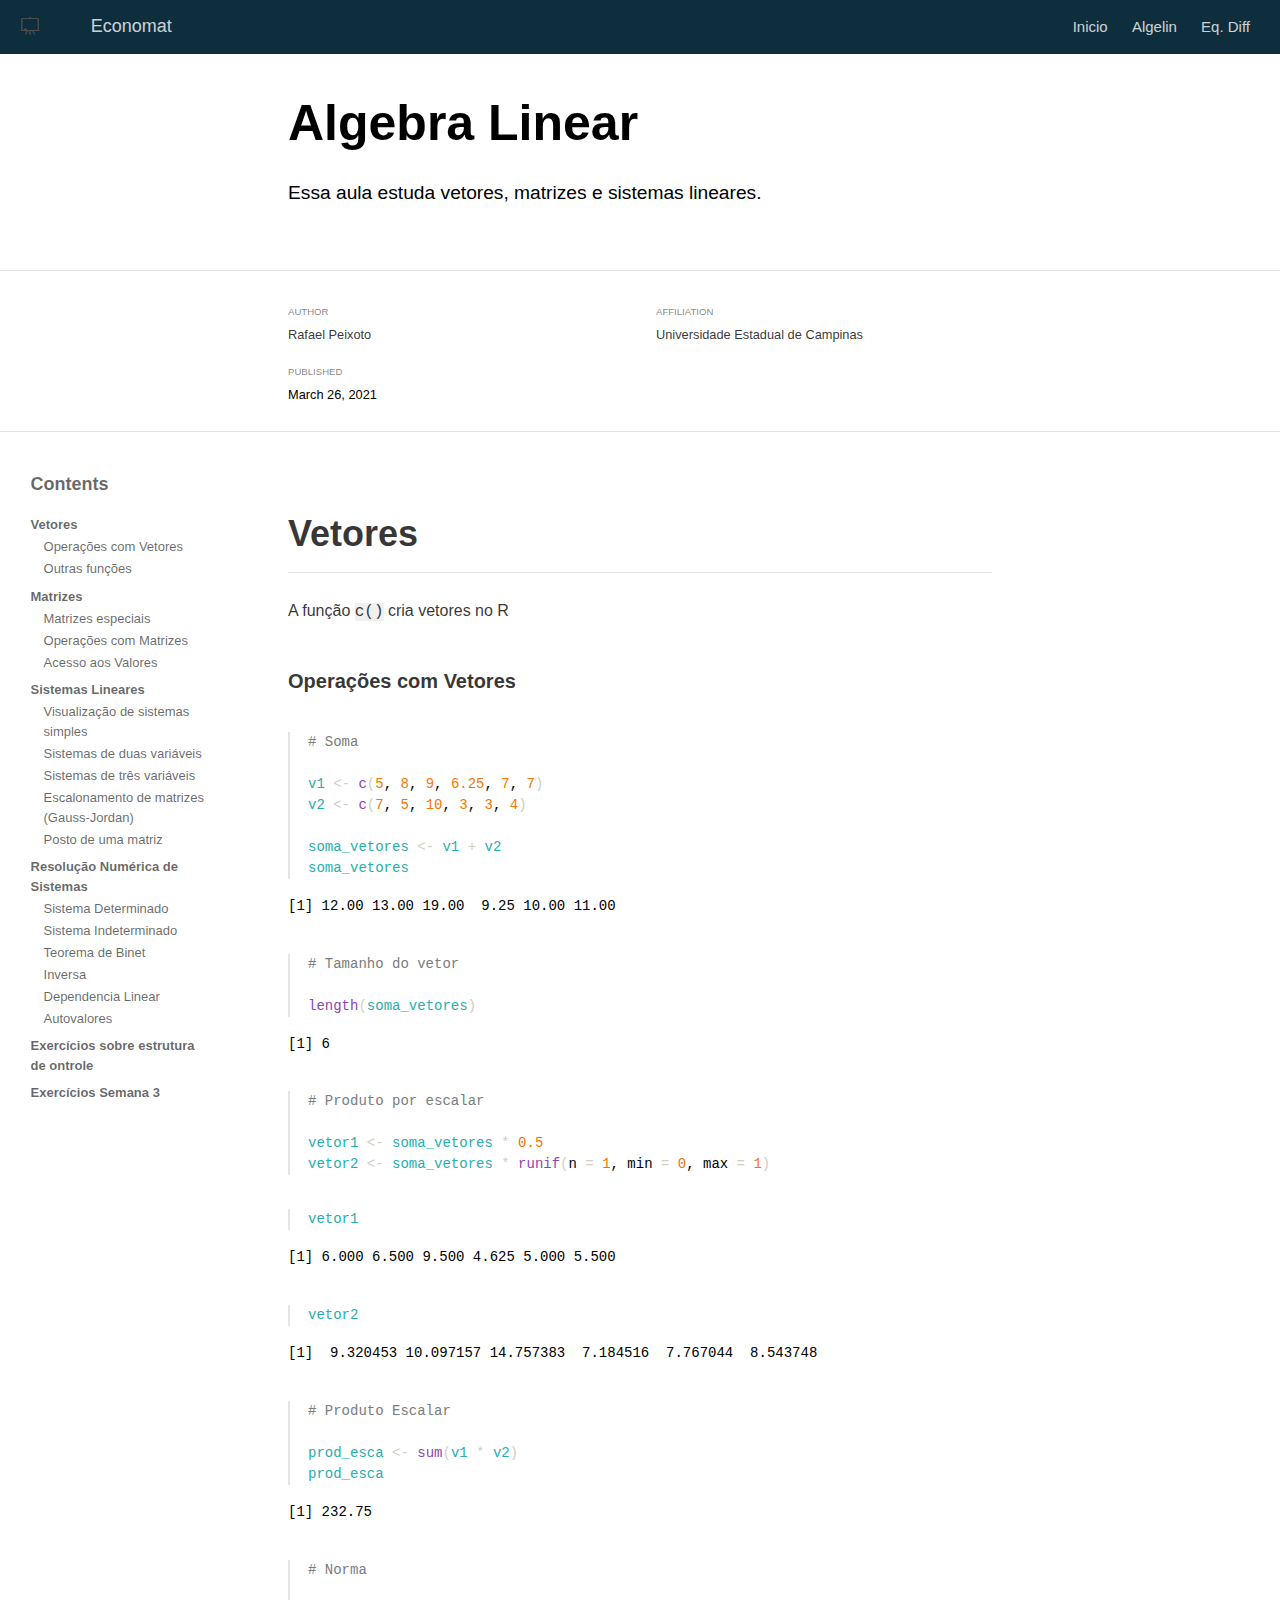
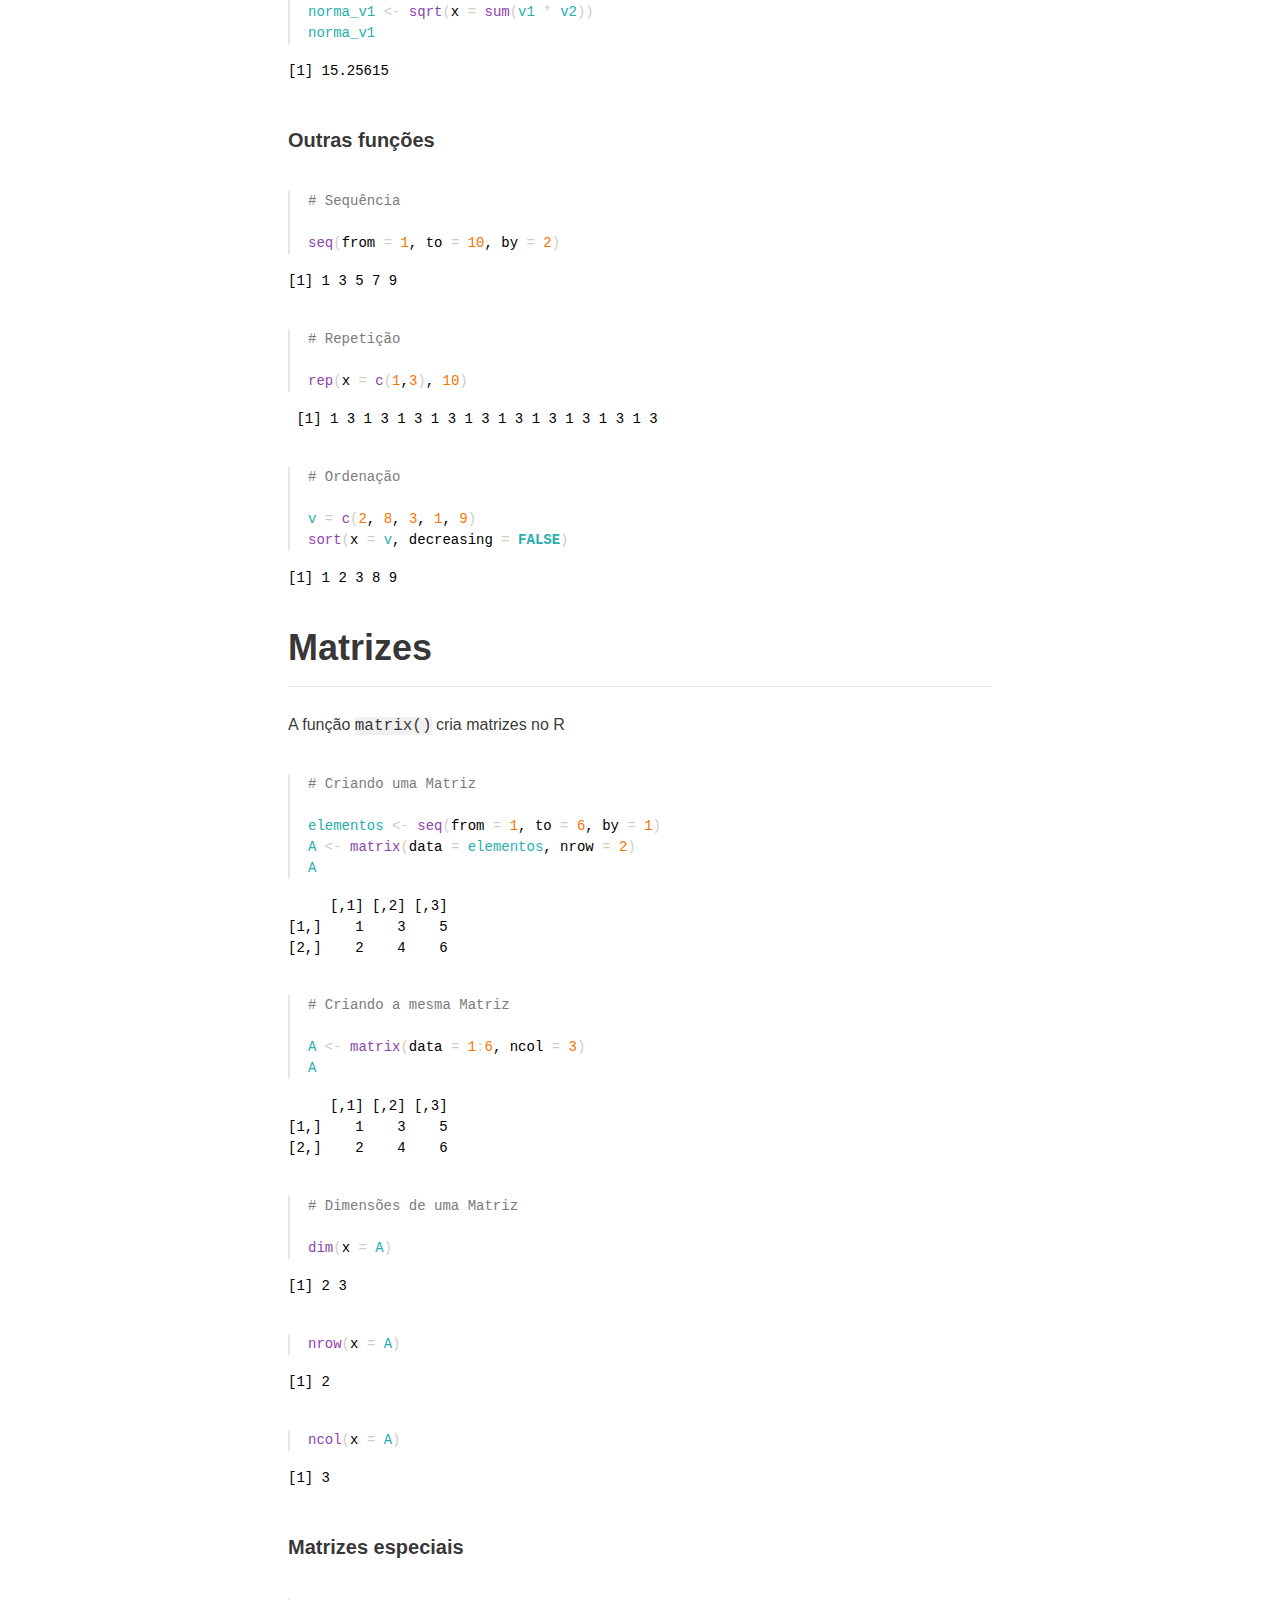
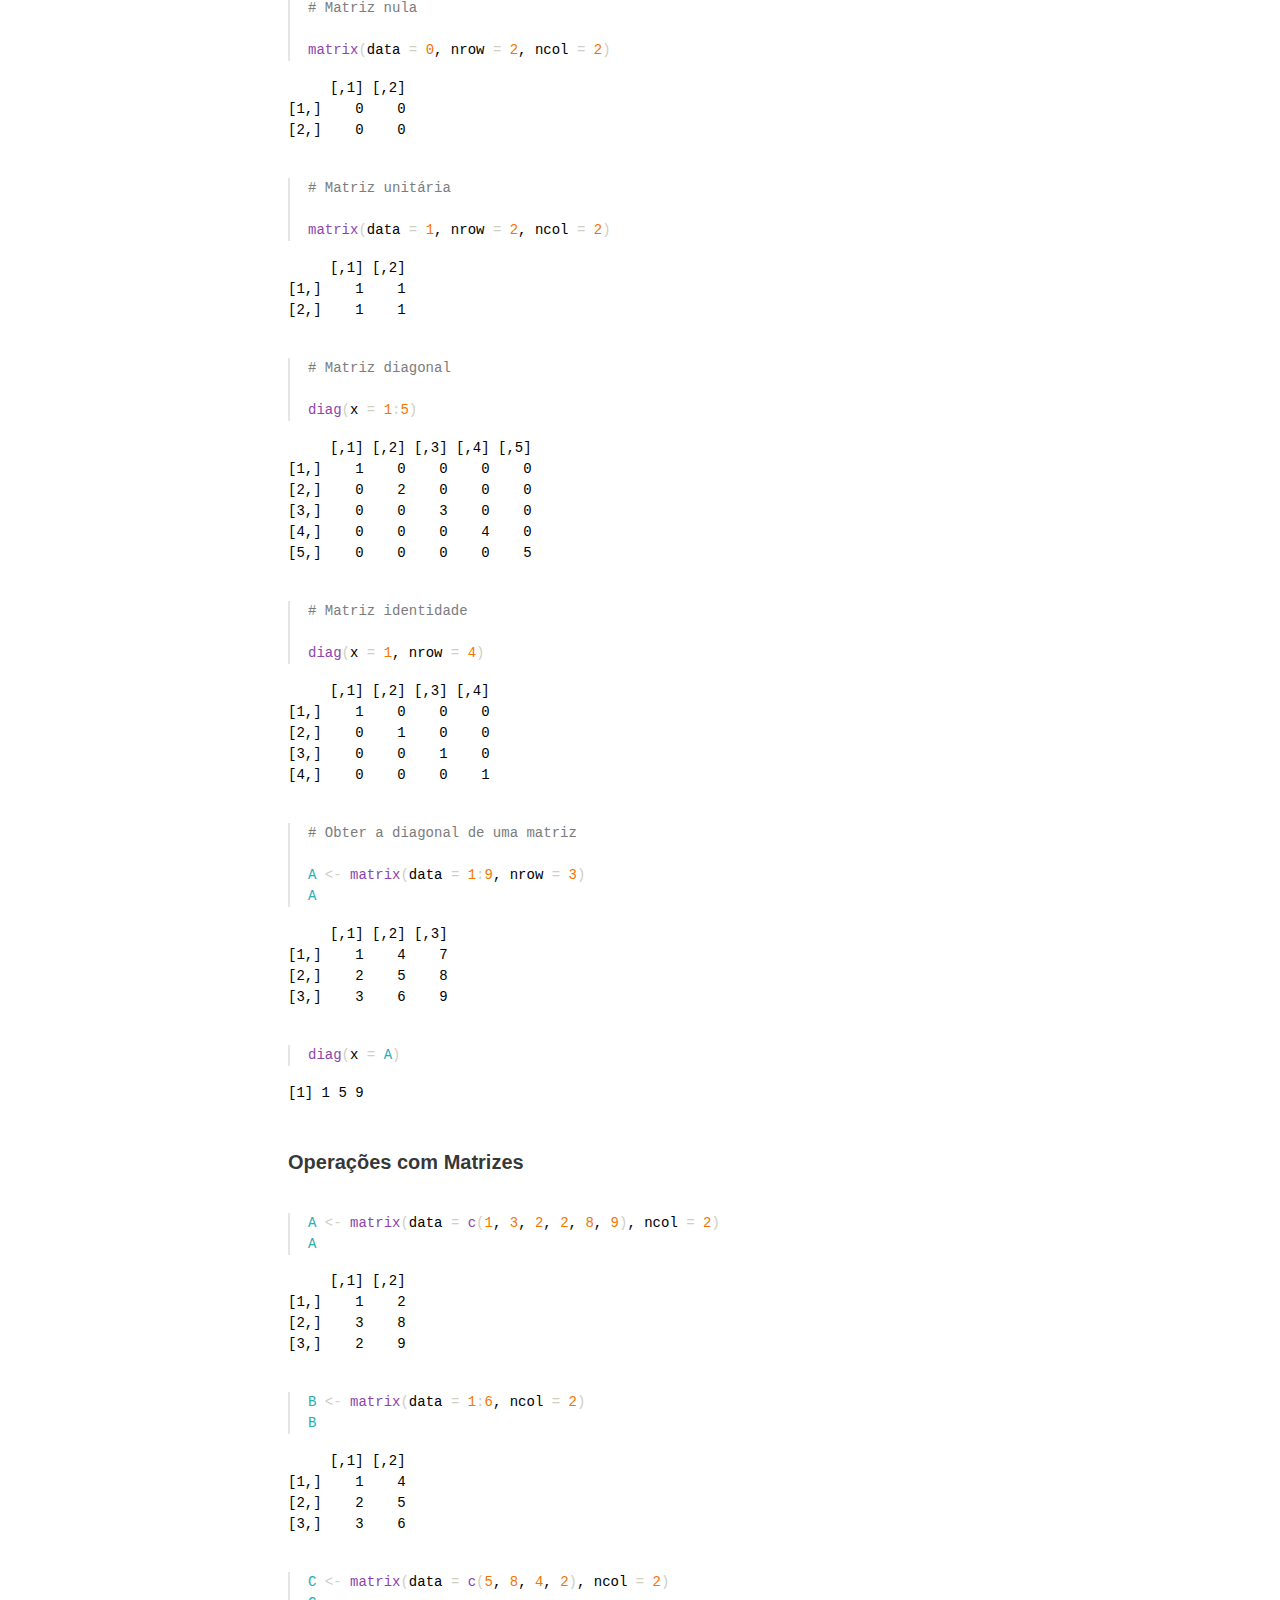
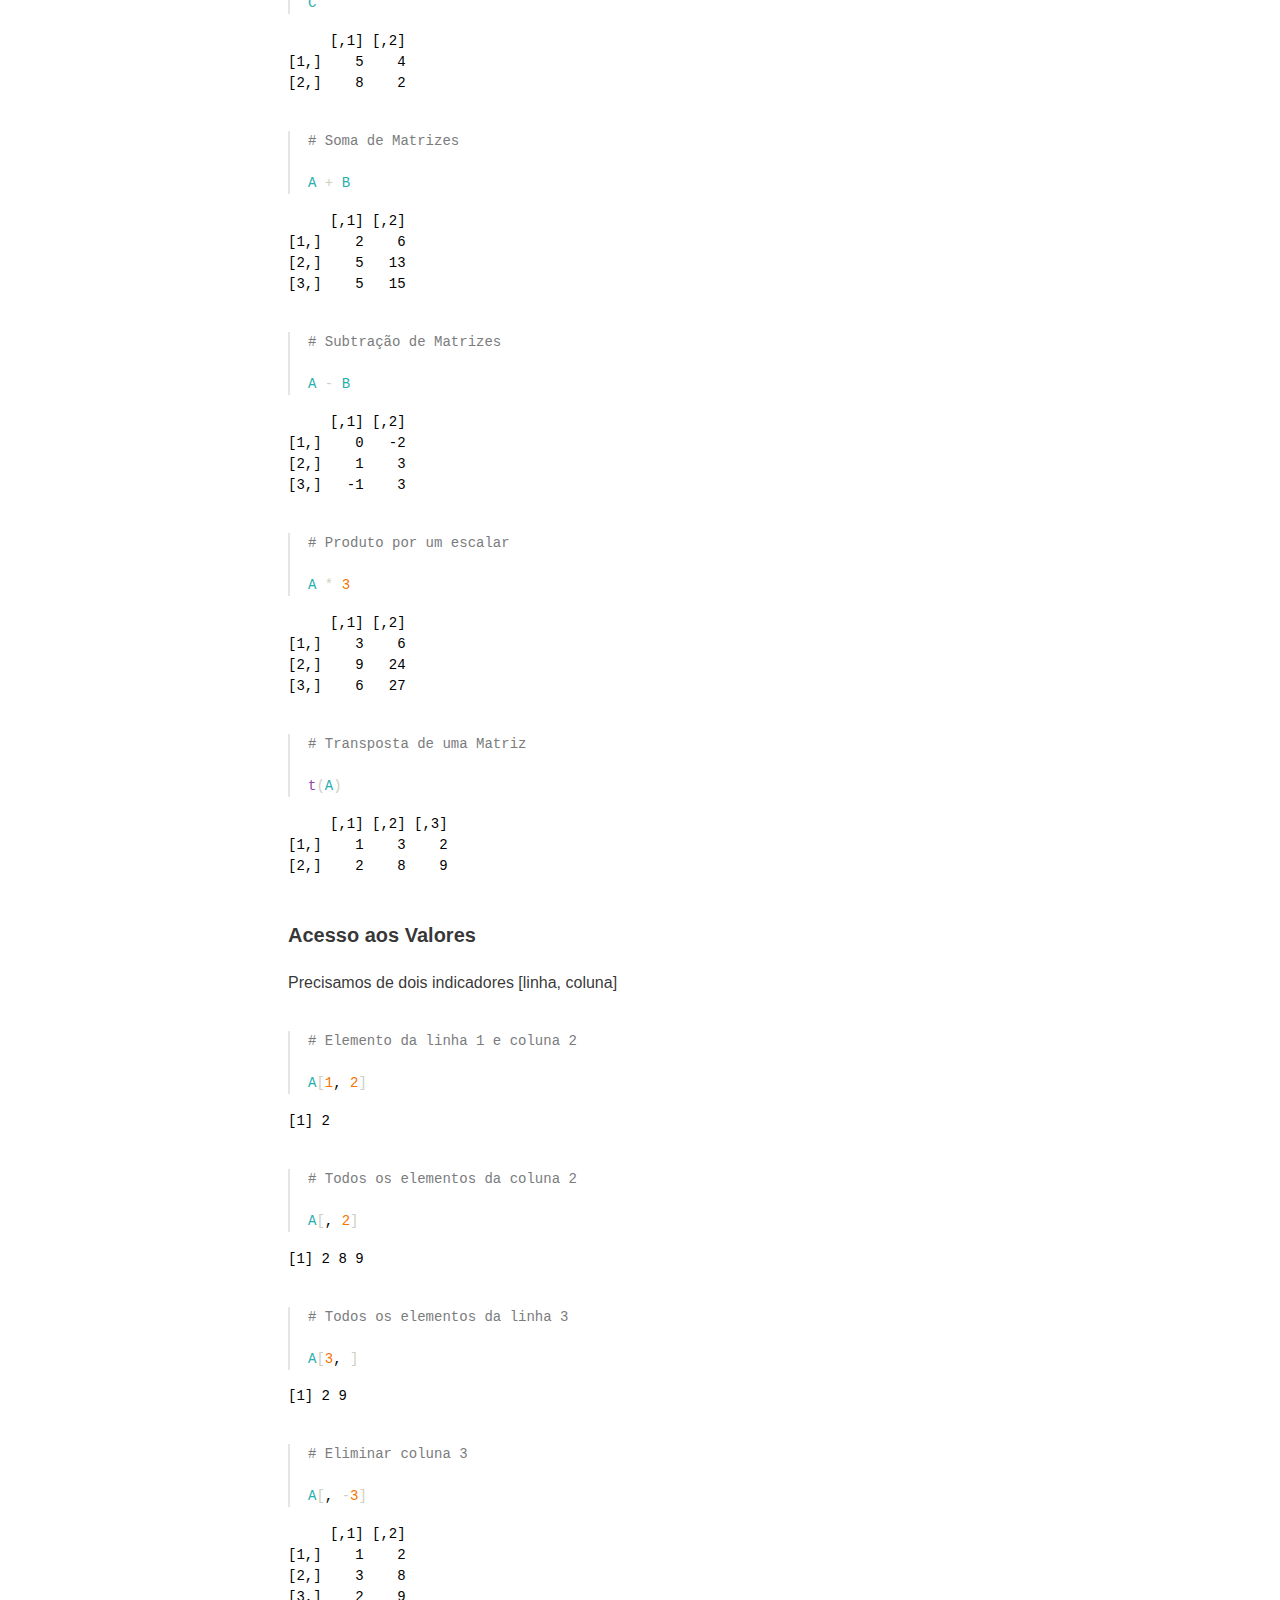
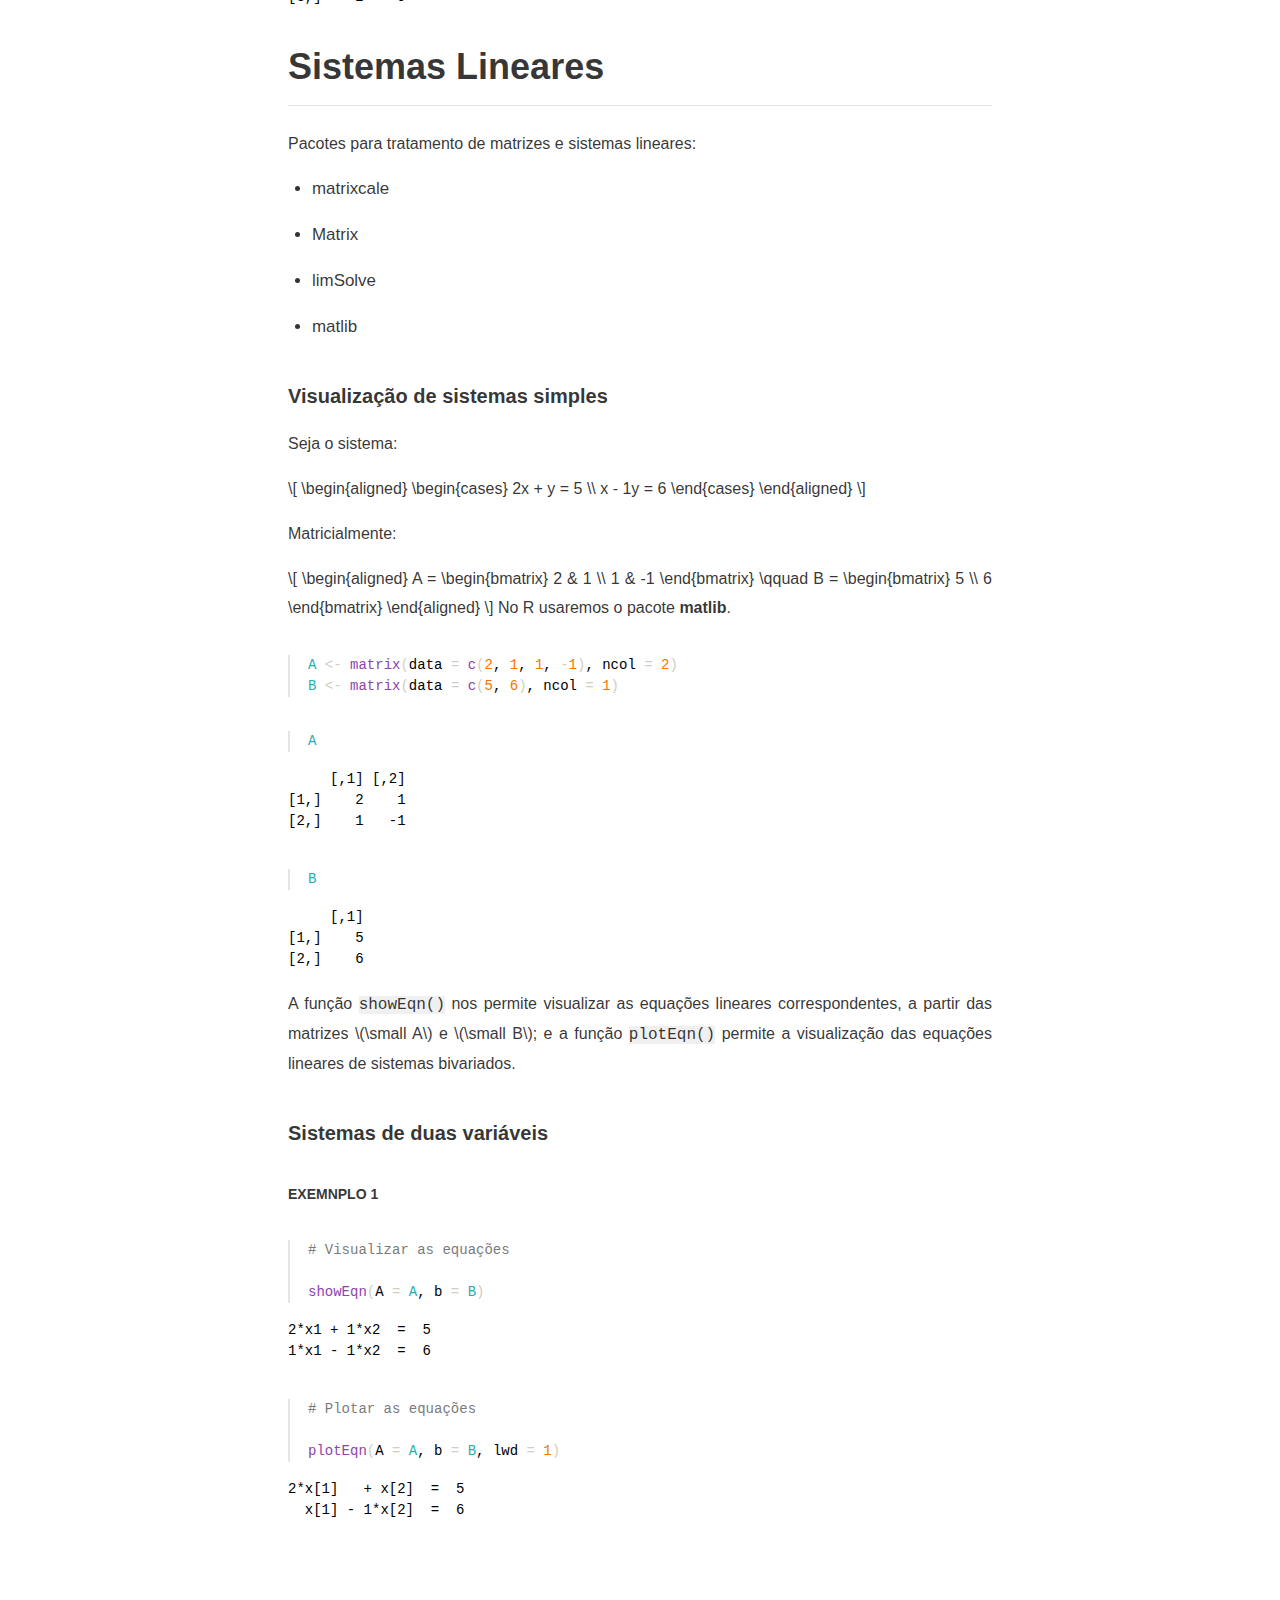
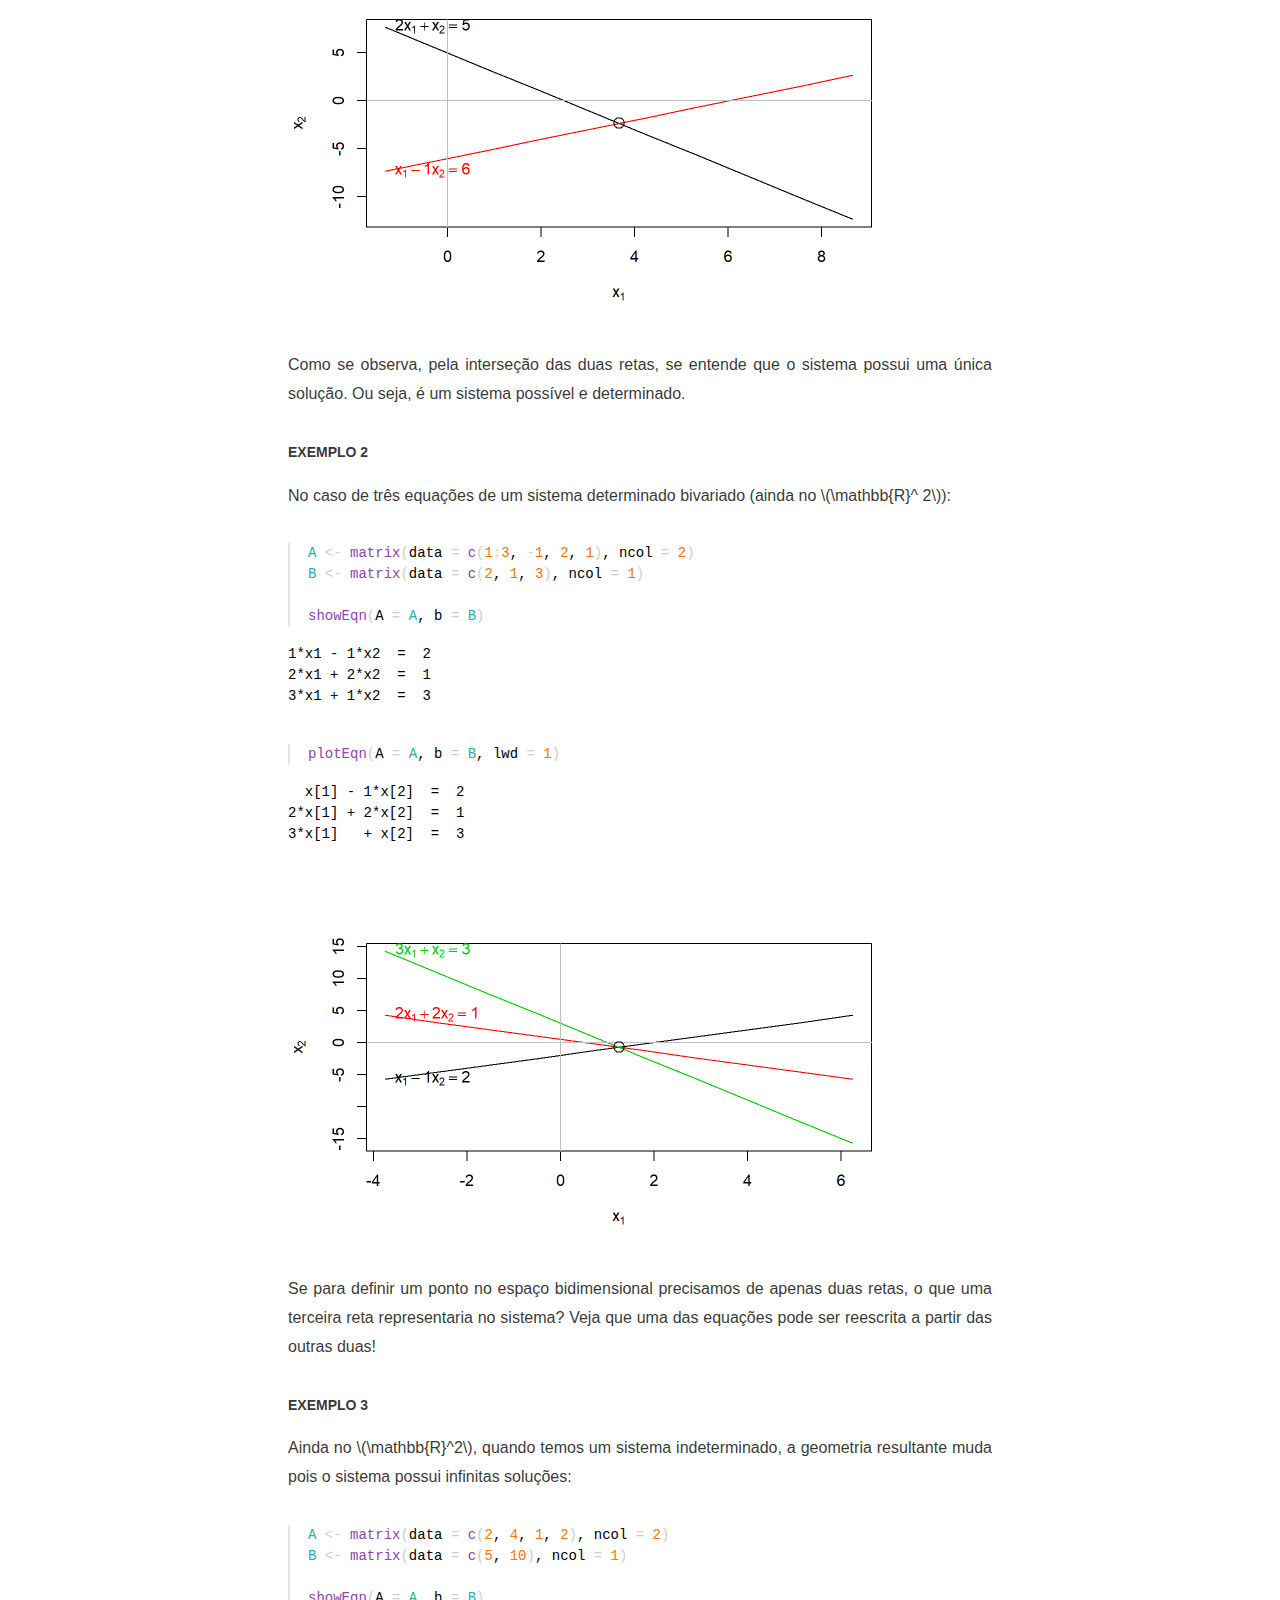
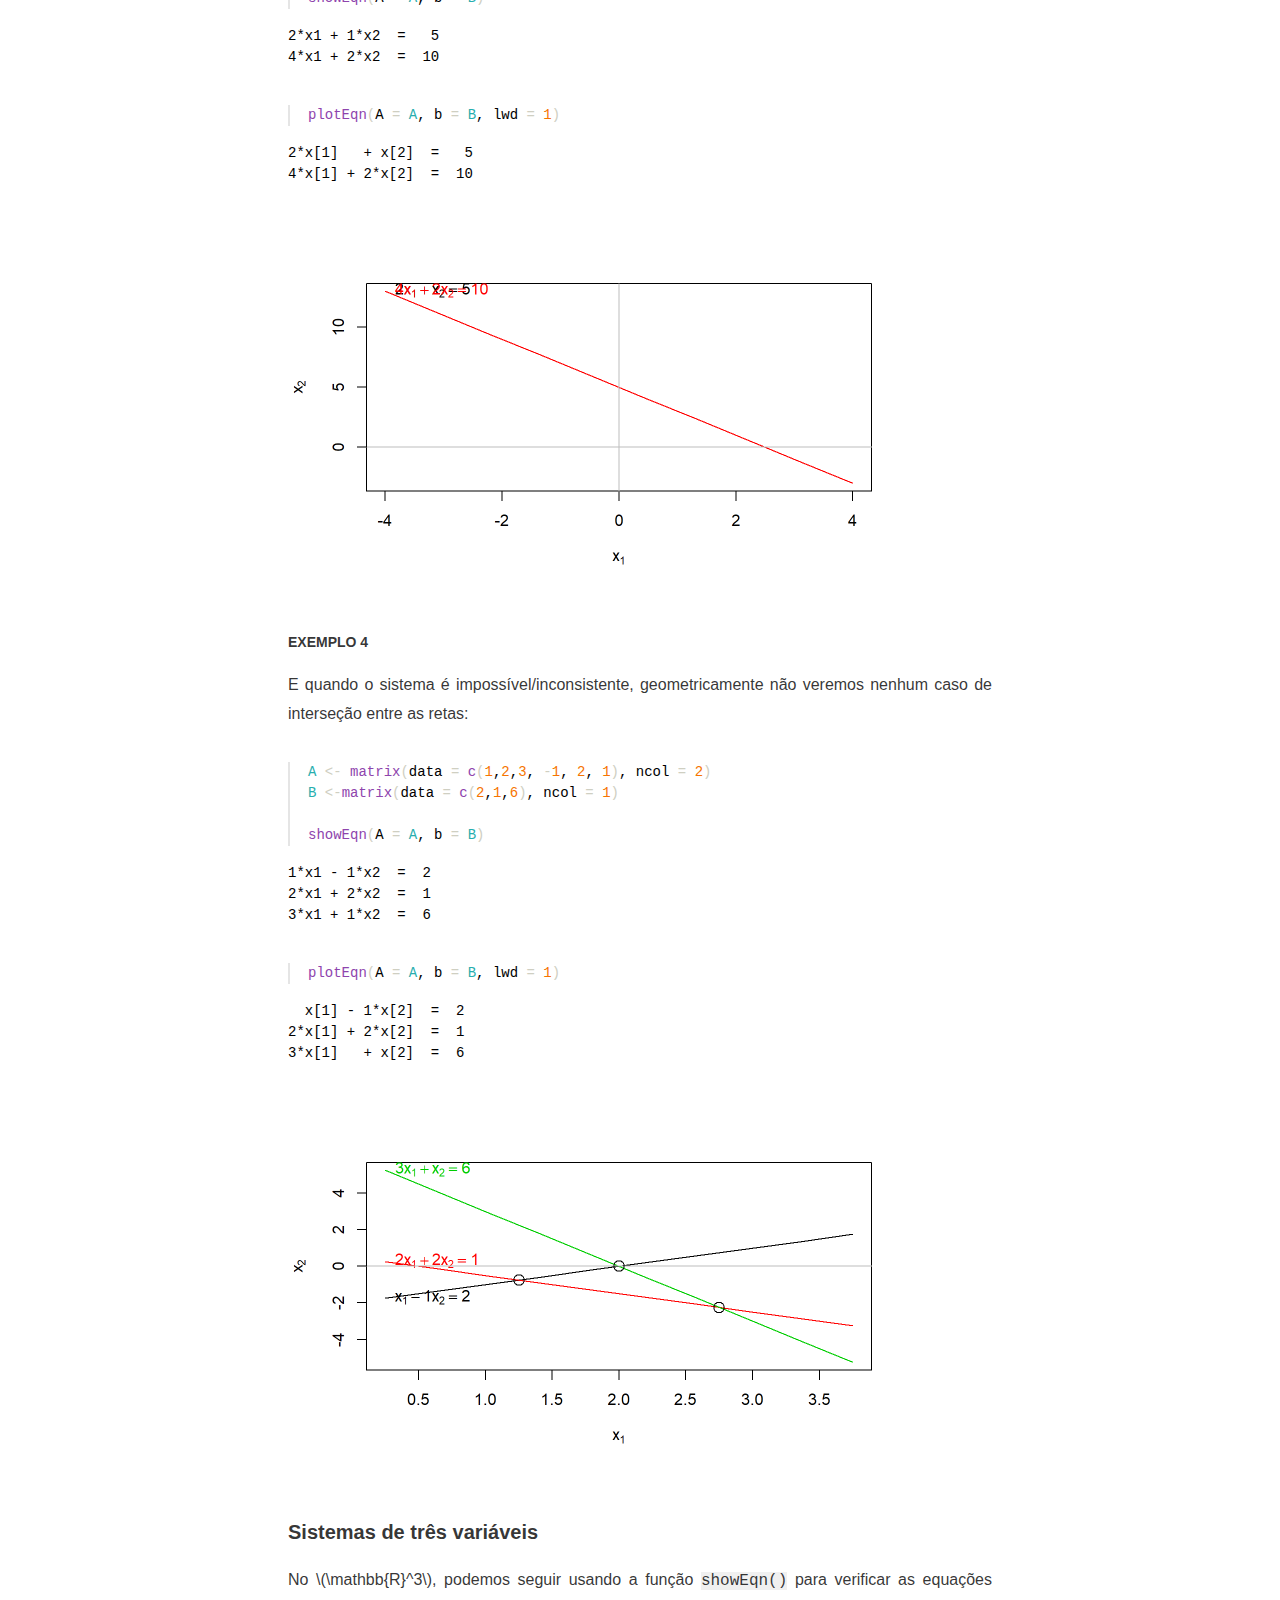
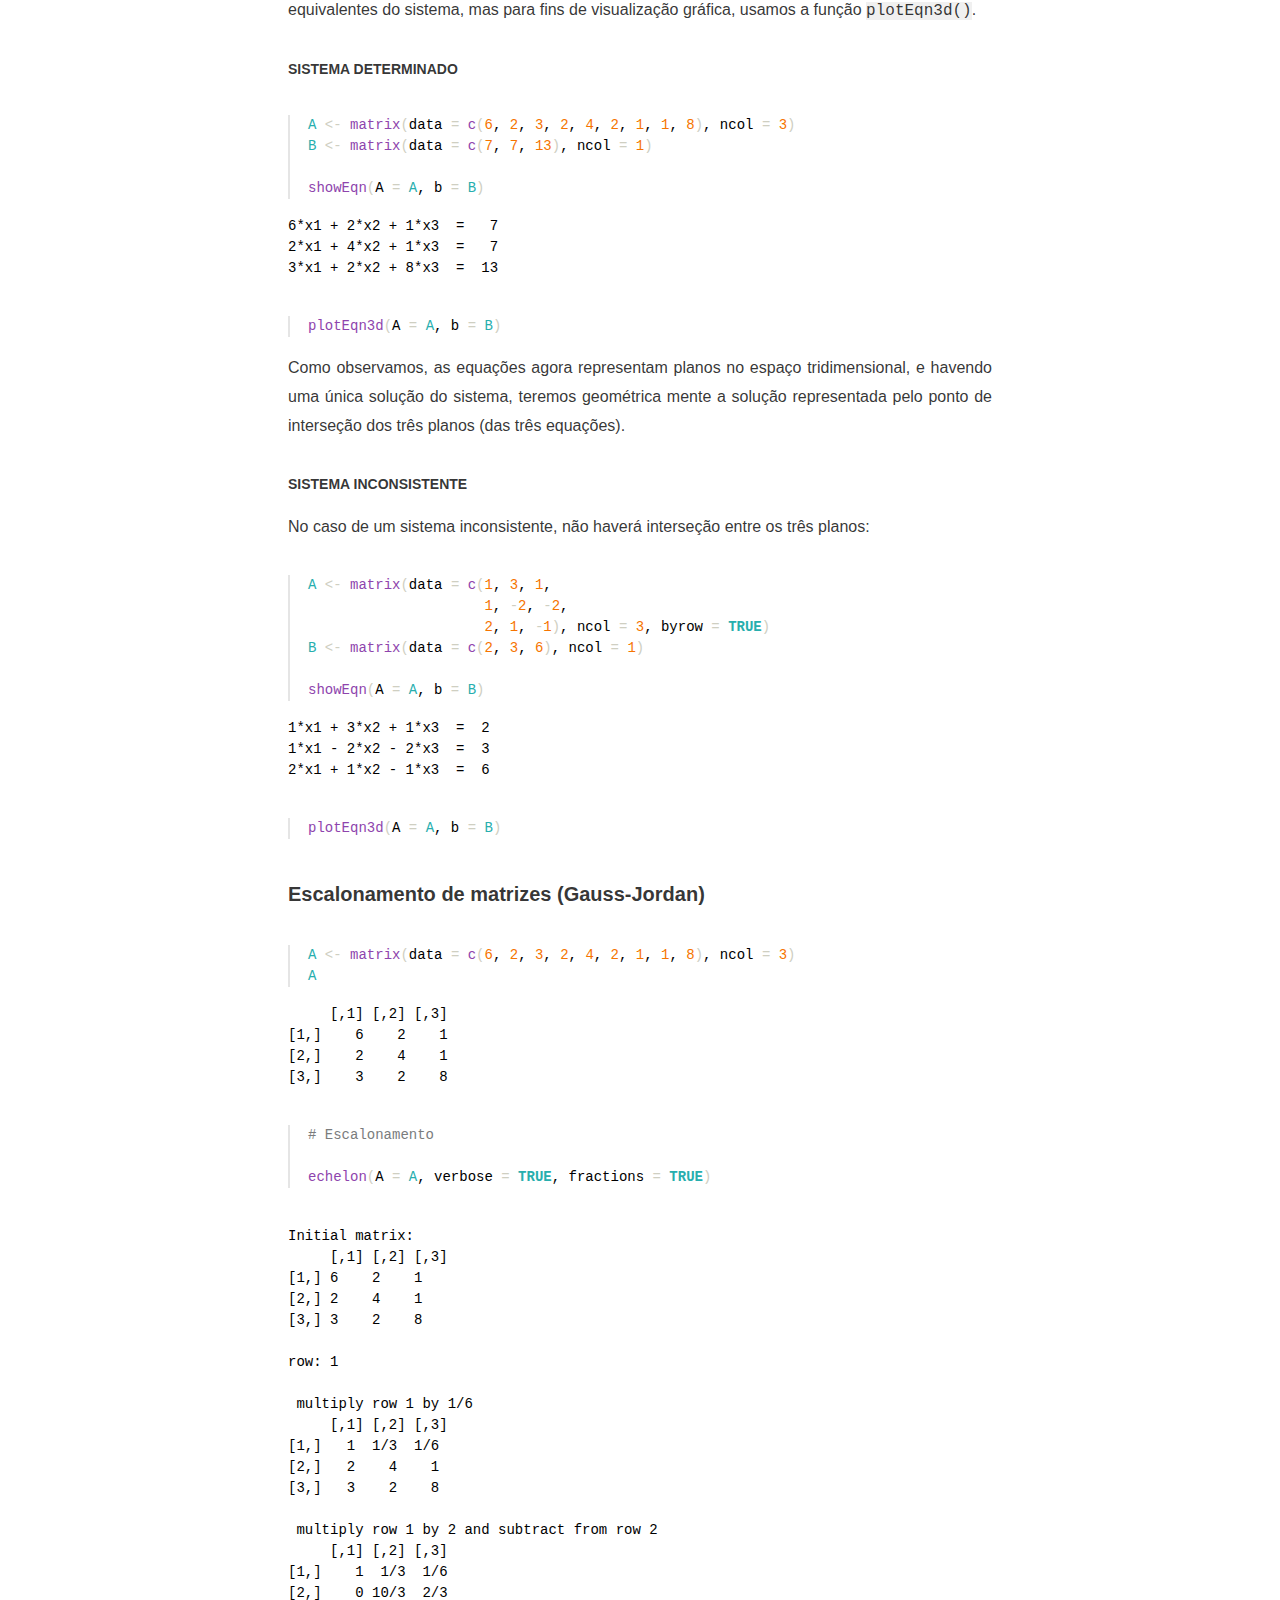
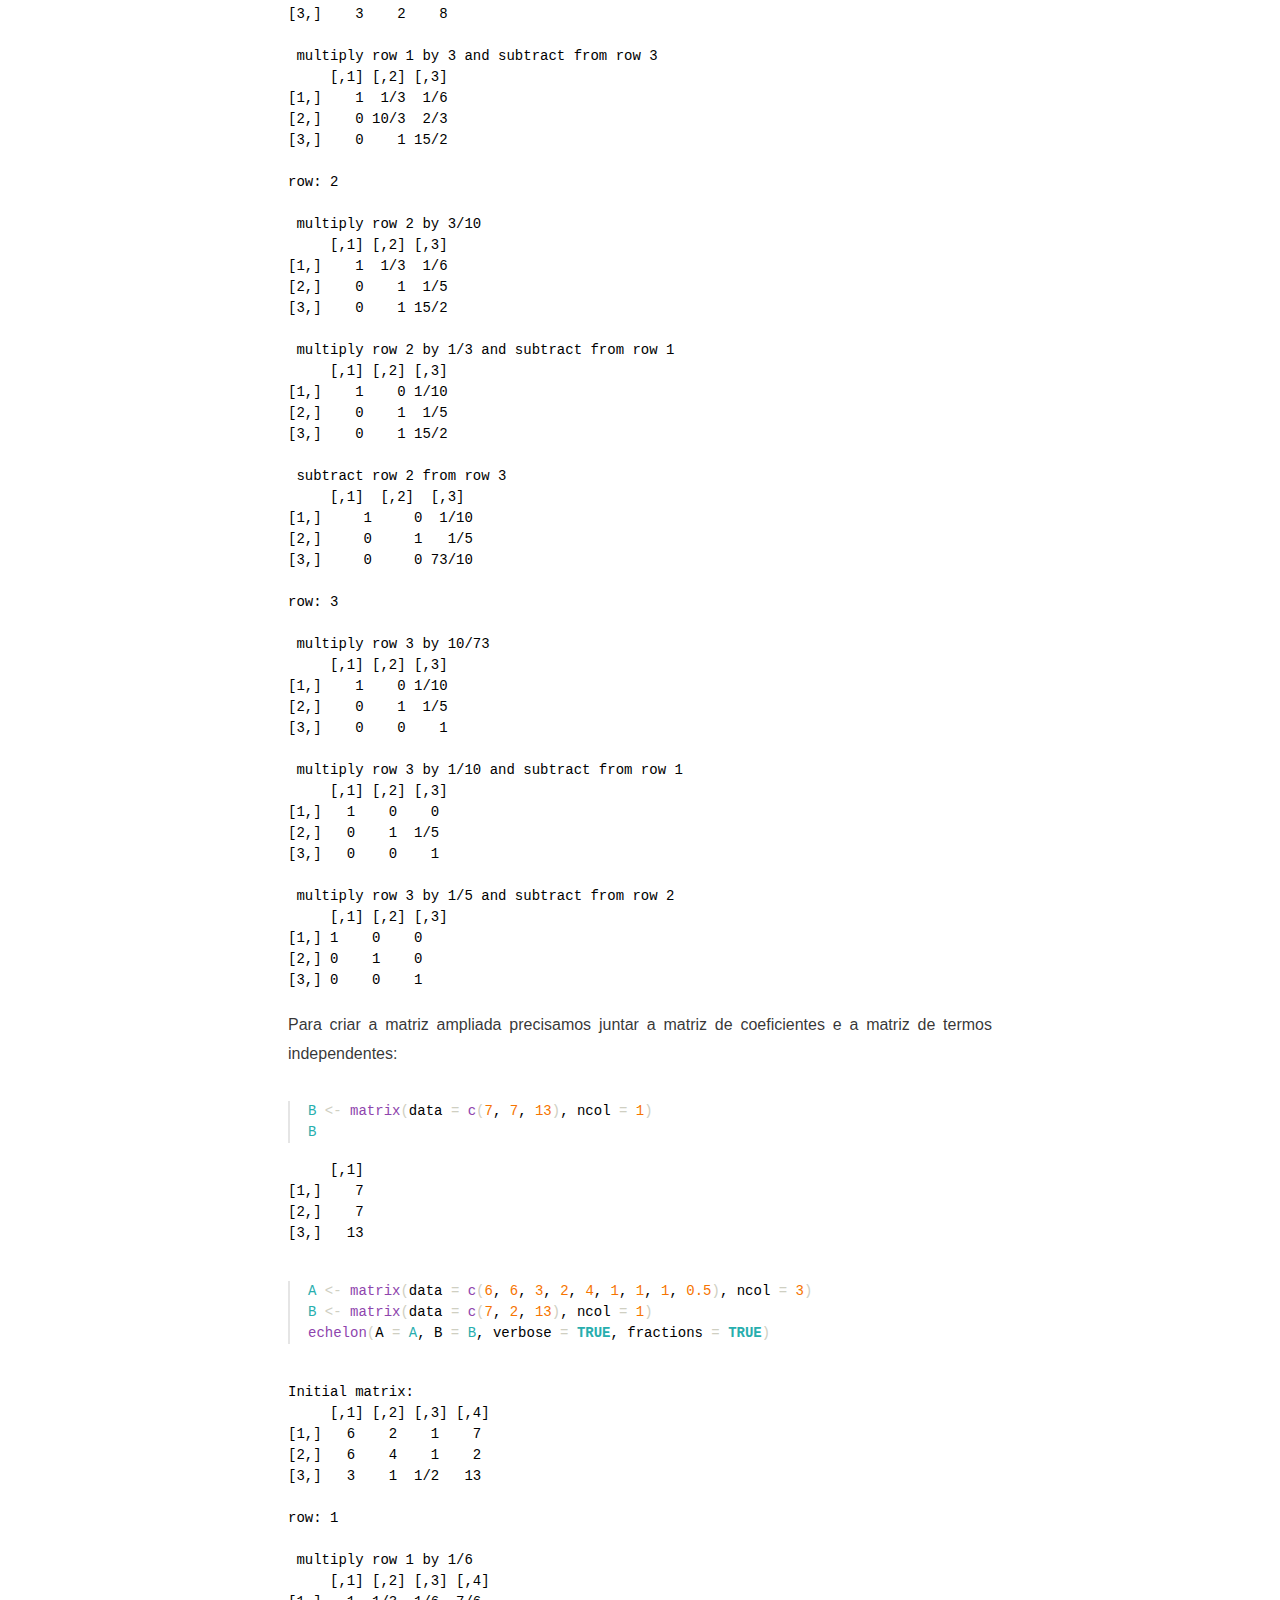
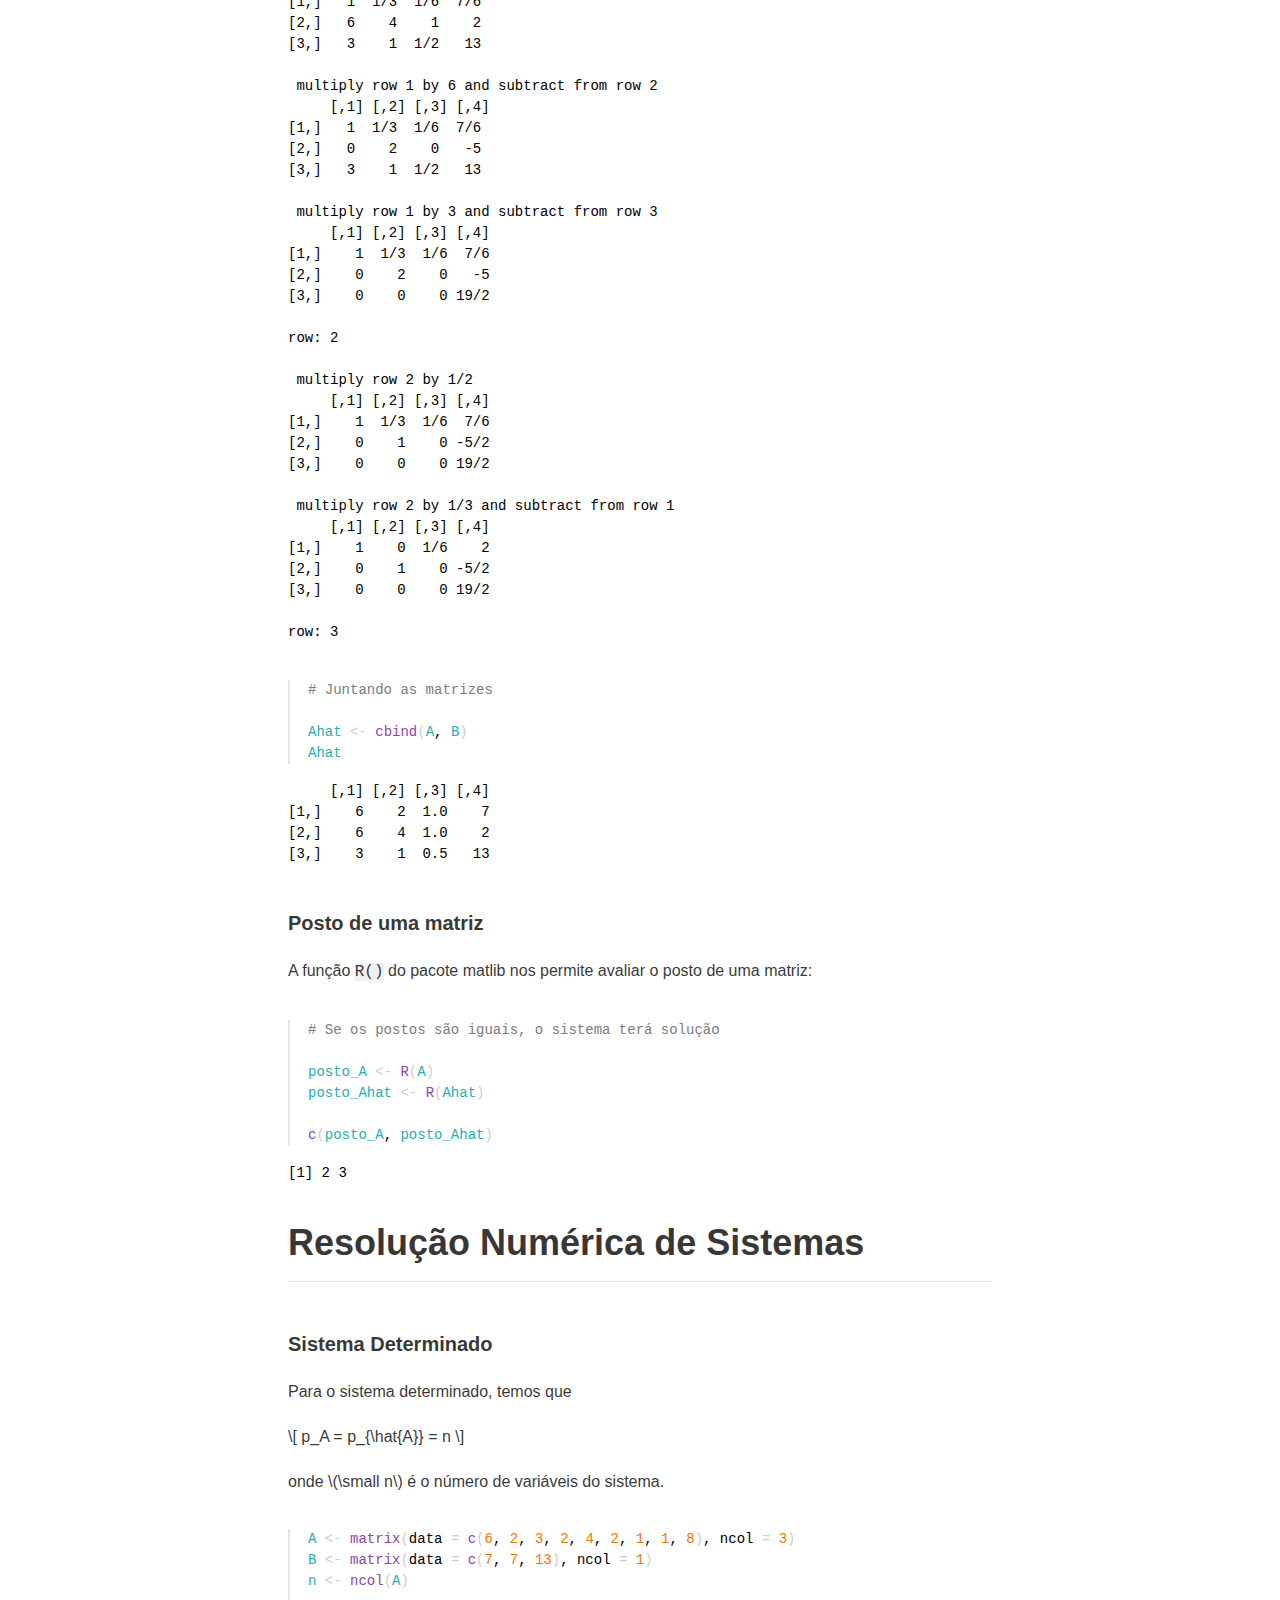
==== docs/about.html @ a6a9edc5 "scale_y" ====
<!DOCTYPE html>

<html xmlns="http://www.w3.org/1999/xhtml" lang="" xml:lang="">

<head>
  <meta charset="utf-8"/>
  <meta name="viewport" content="width=device-width, initial-scale=1"/>
  <meta http-equiv="X-UA-Compatible" content="IE=Edge,chrome=1"/>
  <meta name="generator" content="distill" />

  <style type="text/css">
  /* Hide doc at startup (prevent jankiness while JS renders/transforms) */
  body {
    visibility: hidden;
  }
  </style>

 <!--radix_placeholder_import_source-->
 <!--/radix_placeholder_import_source-->

<style type="text/css">code{white-space: pre;}</style>
<style type="text/css" data-origin="pandoc">
pre > code.sourceCode { white-space: pre; position: relative; }
pre > code.sourceCode > span { display: inline-block; line-height: 1.25; }
pre > code.sourceCode > span:empty { height: 1.2em; }
code.sourceCode > span { color: inherit; text-decoration: inherit; }
div.sourceCode { margin: 1em 0; }
pre.sourceCode { margin: 0; }
@media screen {
div.sourceCode { overflow: auto; }
}
@media print {
pre > code.sourceCode { white-space: pre-wrap; }
pre > code.sourceCode > span { text-indent: -5em; padding-left: 5em; }
}
pre.numberSource code
  { counter-reset: source-line 0; }
pre.numberSource code > span
  { position: relative; left: -4em; counter-increment: source-line; }
pre.numberSource code > span > a:first-child::before
  { content: counter(source-line);
    position: relative; left: -1em; text-align: right; vertical-align: baseline;
    border: none; display: inline-block;
    -webkit-touch-callout: none; -webkit-user-select: none;
    -khtml-user-select: none; -moz-user-select: none;
    -ms-user-select: none; user-select: none;
    padding: 0 4px; width: 4em;
    background-color: #232629;
    color: #7a7c7d;
  }
pre.numberSource { margin-left: 3em; border-left: 1px solid #7a7c7d;  padding-left: 4px; }
div.sourceCode
  { color: #cfcfc2; background-color: #232629; }
@media screen {
pre > code.sourceCode > span > a:first-child::before { text-decoration: underline; }
}
code span { color: #cfcfc2; } /* Normal */
code span.al { color: #95da4c; background-color: #4d1f24; font-weight: bold; } /* Alert */
code span.an { color: #3f8058; } /* Annotation */
code span.at { color: #2980b9; } /* Attribute */
code span.bn { color: #f67400; } /* BaseN */
code span.bu { color: #7f8c8d; } /* BuiltIn */
code span.cf { color: #fdbc4b; font-weight: bold; } /* ControlFlow */
code span.ch { color: #3daee9; } /* Char */
code span.cn { color: #27aeae; font-weight: bold; } /* Constant */
code span.co { color: #7a7c7d; } /* Comment */
code span.cv { color: #7f8c8d; } /* CommentVar */
code span.do { color: #a43340; } /* Documentation */
code span.dt { color: #2980b9; } /* DataType */
code span.dv { color: #f67400; } /* DecVal */
code span.er { color: #da4453; text-decoration: underline; } /* Error */
code span.ex { color: #0099ff; font-weight: bold; } /* Extension */
code span.fl { color: #f67400; } /* Float */
code span.fu { color: #8e44ad; } /* Function */
code span.im { color: #27ae60; } /* Import */
code span.in { color: #c45b00; } /* Information */
code span.kw { color: #cfcfc2; font-weight: bold; } /* Keyword */
code span.op { color: #cfcfc2; } /* Operator */
code span.ot { color: #27ae60; } /* Other */
code span.pp { color: #27ae60; } /* Preprocessor */
code span.re { color: #2980b9; background-color: #153042; } /* RegionMarker */
code span.sc { color: #3daee9; } /* SpecialChar */
code span.ss { color: #da4453; } /* SpecialString */
code span.st { color: #f44f4f; } /* String */
code span.va { color: #27aeae; } /* Variable */
code span.vs { color: #da4453; } /* VerbatimString */
code span.wa { color: #da4453; } /* Warning */
</style>

  <!--radix_placeholder_meta_tags-->
  <title>Economat: Algebra Linear</title>

  <meta property="description" itemprop="description" content="Essa aula estuda vetores, matrizes e sistemas lineares."/>


  <!--  https://schema.org/Article -->
  <meta property="article:published" itemprop="datePublished" content="2021-03-26"/>
  <meta property="article:created" itemprop="dateCreated" content="2021-03-26"/>
  <meta name="article:author" content="Rafael Peixoto"/>

  <!--  https://developers.facebook.com/docs/sharing/webmasters#markup -->
  <meta property="og:title" content="Economat: Algebra Linear"/>
  <meta property="og:type" content="article"/>
  <meta property="og:description" content="Essa aula estuda vetores, matrizes e sistemas lineares."/>
  <meta property="og:locale" content="en_US"/>
  <meta property="og:site_name" content="Economat"/>

  <!--  https://dev.twitter.com/cards/types/summary -->
  <meta property="twitter:card" content="summary"/>
  <meta property="twitter:title" content="Economat: Algebra Linear"/>
  <meta property="twitter:description" content="Essa aula estuda vetores, matrizes e sistemas lineares."/>

  <!--/radix_placeholder_meta_tags-->
  <!--radix_placeholder_rmarkdown_metadata-->

  <script type="text/json" id="radix-rmarkdown-metadata">
  {"type":"list","attributes":{"names":{"type":"character","attributes":{},"value":["title","description","author","date","output"]}},"value":[{"type":"character","attributes":{},"value":["Algebra Linear"]},{"type":"character","attributes":{},"value":["Essa aula estuda vetores, matrizes e sistemas lineares.\n"]},{"type":"list","attributes":{},"value":[{"type":"list","attributes":{"names":{"type":"character","attributes":{},"value":["name","affiliation","url"]}},"value":[{"type":"character","attributes":{},"value":["Rafael Peixoto"]},{"type":"character","attributes":{},"value":["Universidade Estadual de Campinas"]},{"type":"list","attributes":{"names":{"type":"character","attributes":{},"value":[]}},"value":[]}]}]},{"type":"character","attributes":{},"value":["03-26-2021"]},{"type":"list","attributes":{"names":{"type":"character","attributes":{},"value":["distill::distill_article"]}},"value":[{"type":"list","attributes":{"names":{"type":"character","attributes":{},"value":["self_contained","toc","highlight"]}},"value":[{"type":"logical","attributes":{},"value":[false]},{"type":"logical","attributes":{},"value":[true]},{"type":"character","attributes":{},"value":["breezedark"]}]}]}]}
  </script>
  <!--/radix_placeholder_rmarkdown_metadata-->
  <!--radix_placeholder_navigation_in_header-->
  <meta name="distill:offset" content=""/>

  <script type="application/javascript">

    window.headroom_prevent_pin = false;

    window.document.addEventListener("DOMContentLoaded", function (event) {

      // initialize headroom for banner
      var header = $('header').get(0);
      var headerHeight = header.offsetHeight;
      var headroom = new Headroom(header, {
        tolerance: 5,
        onPin : function() {
          if (window.headroom_prevent_pin) {
            window.headroom_prevent_pin = false;
            headroom.unpin();
          }
        }
      });
      headroom.init();
      if(window.location.hash)
        headroom.unpin();
      $(header).addClass('headroom--transition');

      // offset scroll location for banner on hash change
      // (see: https://github.com/WickyNilliams/headroom.js/issues/38)
      window.addEventListener("hashchange", function(event) {
        window.scrollTo(0, window.pageYOffset - (headerHeight + 25));
      });

      // responsive menu
      $('.distill-site-header').each(function(i, val) {
        var topnav = $(this);
        var toggle = topnav.find('.nav-toggle');
        toggle.on('click', function() {
          topnav.toggleClass('responsive');
        });
      });

      // nav dropdowns
      $('.nav-dropbtn').click(function(e) {
        $(this).next('.nav-dropdown-content').toggleClass('nav-dropdown-active');
        $(this).parent().siblings('.nav-dropdown')
           .children('.nav-dropdown-content').removeClass('nav-dropdown-active');
      });
      $("body").click(function(e){
        $('.nav-dropdown-content').removeClass('nav-dropdown-active');
      });
      $(".nav-dropdown").click(function(e){
        e.stopPropagation();
      });
    });
  </script>

  <style type="text/css">

  /* Theme (user-documented overrideables for nav appearance) */

  .distill-site-nav {
    color: rgba(255, 255, 255, 0.8);
    background-color: #0F2E3D;
    font-size: 15px;
    font-weight: 300;
  }

  .distill-site-nav a {
    color: inherit;
    text-decoration: none;
  }

  .distill-site-nav a:hover {
    color: white;
  }

  @media print {
    .distill-site-nav {
      display: none;
    }
  }

  .distill-site-header {

  }

  .distill-site-footer {

  }


  /* Site Header */

  .distill-site-header {
    width: 100%;
    box-sizing: border-box;
    z-index: 3;
  }

  .distill-site-header .nav-left {
    display: inline-block;
    margin-left: 8px;
  }

  @media screen and (max-width: 768px) {
    .distill-site-header .nav-left {
      margin-left: 0;
    }
  }


  .distill-site-header .nav-right {
    float: right;
    margin-right: 8px;
  }

  .distill-site-header a,
  .distill-site-header .title {
    display: inline-block;
    text-align: center;
    padding: 14px 10px 14px 10px;
  }

  .distill-site-header .title {
    font-size: 18px;
    min-width: 150px;
  }

  .distill-site-header .logo {
    padding: 0;
  }

  .distill-site-header .logo img {
    display: none;
    max-height: 20px;
    width: auto;
    margin-bottom: -4px;
  }

  .distill-site-header .nav-image img {
    max-height: 18px;
    width: auto;
    display: inline-block;
    margin-bottom: -3px;
  }



  @media screen and (min-width: 1000px) {
    .distill-site-header .logo img {
      display: inline-block;
    }
    .distill-site-header .nav-left {
      margin-left: 20px;
    }
    .distill-site-header .nav-right {
      margin-right: 20px;
    }
    .distill-site-header .title {
      padding-left: 12px;
    }
  }


  .distill-site-header .nav-toggle {
    display: none;
  }

  .nav-dropdown {
    display: inline-block;
    position: relative;
  }

  .nav-dropdown .nav-dropbtn {
    border: none;
    outline: none;
    color: rgba(255, 255, 255, 0.8);
    padding: 16px 10px;
    background-color: transparent;
    font-family: inherit;
    font-size: inherit;
    font-weight: inherit;
    margin: 0;
    margin-top: 1px;
    z-index: 2;
  }

  .nav-dropdown-content {
    display: none;
    position: absolute;
    background-color: white;
    min-width: 200px;
    border: 1px solid rgba(0,0,0,0.15);
    border-radius: 4px;
    box-shadow: 0px 8px 16px 0px rgba(0,0,0,0.1);
    z-index: 1;
    margin-top: 2px;
    white-space: nowrap;
    padding-top: 4px;
    padding-bottom: 4px;
  }

  .nav-dropdown-content hr {
    margin-top: 4px;
    margin-bottom: 4px;
    border: none;
    border-bottom: 1px solid rgba(0, 0, 0, 0.1);
  }

  .nav-dropdown-active {
    display: block;
  }

  .nav-dropdown-content a, .nav-dropdown-content .nav-dropdown-header {
    color: black;
    padding: 6px 24px;
    text-decoration: none;
    display: block;
    text-align: left;
  }

  .nav-dropdown-content .nav-dropdown-header {
    display: block;
    padding: 5px 24px;
    padding-bottom: 0;
    text-transform: uppercase;
    font-size: 14px;
    color: #999999;
    white-space: nowrap;
  }

  .nav-dropdown:hover .nav-dropbtn {
    color: white;
  }

  .nav-dropdown-content a:hover {
    background-color: #ddd;
    color: black;
  }

  .nav-right .nav-dropdown-content {
    margin-left: -45%;
    right: 0;
  }

  @media screen and (max-width: 768px) {
    .distill-site-header a, .distill-site-header .nav-dropdown  {display: none;}
    .distill-site-header a.nav-toggle {
      float: right;
      display: block;
    }
    .distill-site-header .title {
      margin-left: 0;
    }
    .distill-site-header .nav-right {
      margin-right: 0;
    }
    .distill-site-header {
      overflow: hidden;
    }
    .nav-right .nav-dropdown-content {
      margin-left: 0;
    }
  }


  @media screen and (max-width: 768px) {
    .distill-site-header.responsive {position: relative; min-height: 500px; }
    .distill-site-header.responsive a.nav-toggle {
      position: absolute;
      right: 0;
      top: 0;
    }
    .distill-site-header.responsive a,
    .distill-site-header.responsive .nav-dropdown {
      display: block;
      text-align: left;
    }
    .distill-site-header.responsive .nav-left,
    .distill-site-header.responsive .nav-right {
      width: 100%;
    }
    .distill-site-header.responsive .nav-dropdown {float: none;}
    .distill-site-header.responsive .nav-dropdown-content {position: relative;}
    .distill-site-header.responsive .nav-dropdown .nav-dropbtn {
      display: block;
      width: 100%;
      text-align: left;
    }
  }

  /* Site Footer */

  .distill-site-footer {
    width: 100%;
    overflow: hidden;
    box-sizing: border-box;
    z-index: 3;
    margin-top: 30px;
    padding-top: 30px;
    padding-bottom: 30px;
    text-align: center;
  }

  /* Headroom */

  d-title {
    padding-top: 6rem;
  }

  @media print {
    d-title {
      padding-top: 4rem;
    }
  }

  .headroom {
    z-index: 1000;
    position: fixed;
    top: 0;
    left: 0;
    right: 0;
  }

  .headroom--transition {
    transition: all .4s ease-in-out;
  }

  .headroom--unpinned {
    top: -100px;
  }

  .headroom--pinned {
    top: 0;
  }

  /* adjust viewport for navbar height */
  /* helps vertically center bootstrap (non-distill) content */
  .min-vh-100 {
    min-height: calc(100vh - 100px) !important;
  }

  </style>

  <script src="site_libs/jquery-1.11.3/jquery.min.js"></script>
  <link href="site_libs/font-awesome-5.1.0/css/all.css" rel="stylesheet"/>
  <link href="site_libs/font-awesome-5.1.0/css/v4-shims.css" rel="stylesheet"/>
  <script src="site_libs/headroom-0.9.4/headroom.min.js"></script>
  <script src="site_libs/autocomplete-0.37.1/autocomplete.min.js"></script>
  <script src="site_libs/fuse-6.4.1/fuse.min.js"></script>

  <script type="application/javascript">

  function getMeta(metaName) {
    var metas = document.getElementsByTagName('meta');
    for (let i = 0; i < metas.length; i++) {
      if (metas[i].getAttribute('name') === metaName) {
        return metas[i].getAttribute('content');
      }
    }
    return '';
  }

  function offsetURL(url) {
    var offset = getMeta('distill:offset');
    return offset ? offset + '/' + url : url;
  }

  function createFuseIndex() {

    // create fuse index
    var options = {
      keys: [
        { name: 'title', weight: 20 },
        { name: 'categories', weight: 15 },
        { name: 'description', weight: 10 },
        { name: 'contents', weight: 5 },
      ],
      ignoreLocation: true,
      threshold: 0
    };
    var fuse = new window.Fuse([], options);

    // fetch the main search.json
    return fetch(offsetURL('search.json'))
      .then(function(response) {
        if (response.status == 200) {
          return response.json().then(function(json) {
            // index main articles
            json.articles.forEach(function(article) {
              fuse.add(article);
            });
            // download collections and index their articles
            return Promise.all(json.collections.map(function(collection) {
              return fetch(offsetURL(collection)).then(function(response) {
                if (response.status === 200) {
                  return response.json().then(function(articles) {
                    articles.forEach(function(article) {
                      fuse.add(article);
                    });
                  })
                } else {
                  return Promise.reject(
                    new Error('Unexpected status from search index request: ' +
                              response.status)
                  );
                }
              });
            })).then(function() {
              return fuse;
            });
          });

        } else {
          return Promise.reject(
            new Error('Unexpected status from search index request: ' +
                        response.status)
          );
        }
      });
  }

  window.document.addEventListener("DOMContentLoaded", function (event) {

    // get search element (bail if we don't have one)
    var searchEl = window.document.getElementById('distill-search');
    if (!searchEl)
      return;

    createFuseIndex()
      .then(function(fuse) {

        // make search box visible
        searchEl.classList.remove('hidden');

        // initialize autocomplete
        var options = {
          autoselect: true,
          hint: false,
          minLength: 2,
        };
        window.autocomplete(searchEl, options, [{
          source: function(query, callback) {
            const searchOptions = {
              isCaseSensitive: false,
              shouldSort: true,
              minMatchCharLength: 2,
              limit: 10,
            };
            var results = fuse.search(query, searchOptions);
            callback(results
              .map(function(result) { return result.item; })
            );
          },
          templates: {
            suggestion: function(suggestion) {
              var img = suggestion.preview && Object.keys(suggestion.preview).length > 0
                ? `<img src="${offsetURL(suggestion.preview)}"</img>`
                : '';
              var html = `
                <div class="search-item">
                  <h3>${suggestion.title}</h3>
                  <div class="search-item-description">
                    ${suggestion.description || ''}
                  </div>
                  <div class="search-item-preview">
                    ${img}
                  </div>
                </div>
              `;
              return html;
            }
          }
        }]).on('autocomplete:selected', function(event, suggestion) {
          window.location.href = offsetURL(suggestion.path);
        });
        // remove inline display style on autocompleter (we want to
        // manage responsive display via css)
        $('.algolia-autocomplete').css("display", "");
      })
      .catch(function(error) {
        console.log(error);
      });

  });

  </script>

  <style type="text/css">

  .nav-search {
    font-size: x-small;
  }

  /* Algolioa Autocomplete */

  .algolia-autocomplete {
    display: inline-block;
    margin-left: 10px;
    vertical-align: sub;
    background-color: white;
    color: black;
    padding: 6px;
    padding-top: 8px;
    padding-bottom: 0;
    border-radius: 6px;
    border: 1px #0F2E3D solid;
    width: 180px;
  }


  @media screen and (max-width: 768px) {
    .distill-site-nav .algolia-autocomplete {
      display: none;
      visibility: hidden;
    }
    .distill-site-nav.responsive .algolia-autocomplete {
      display: inline-block;
      visibility: visible;
    }
    .distill-site-nav.responsive .algolia-autocomplete .aa-dropdown-menu {
      margin-left: 0;
      width: 400px;
      max-height: 400px;
    }
  }

  .algolia-autocomplete .aa-input, .algolia-autocomplete .aa-hint {
    width: 90%;
    outline: none;
    border: none;
  }

  .algolia-autocomplete .aa-hint {
    color: #999;
  }
  .algolia-autocomplete .aa-dropdown-menu {
    width: 550px;
    max-height: 70vh;
    overflow-x: visible;
    overflow-y: scroll;
    padding: 5px;
    margin-top: 3px;
    margin-left: -150px;
    background-color: #fff;
    border-radius: 5px;
    border: 1px solid #999;
    border-top: none;
  }

  .algolia-autocomplete .aa-dropdown-menu .aa-suggestion {
    cursor: pointer;
    padding: 5px 4px;
    border-bottom: 1px solid #eee;
  }

  .algolia-autocomplete .aa-dropdown-menu .aa-suggestion:last-of-type {
    border-bottom: none;
    margin-bottom: 2px;
  }

  .algolia-autocomplete .aa-dropdown-menu .aa-suggestion .search-item {
    overflow: hidden;
    font-size: 0.8em;
    line-height: 1.4em;
  }

  .algolia-autocomplete .aa-dropdown-menu .aa-suggestion .search-item h3 {
    font-size: 1rem;
    margin-block-start: 0;
    margin-block-end: 5px;
  }

  .algolia-autocomplete .aa-dropdown-menu .aa-suggestion .search-item-description {
    display: inline-block;
    overflow: hidden;
    height: 2.8em;
    width: 80%;
    margin-right: 4%;
  }

  .algolia-autocomplete .aa-dropdown-menu .aa-suggestion .search-item-preview {
    display: inline-block;
    width: 15%;
  }

  .algolia-autocomplete .aa-dropdown-menu .aa-suggestion .search-item-preview img {
    height: 3em;
    width: auto;
    display: none;
  }

  .algolia-autocomplete .aa-dropdown-menu .aa-suggestion .search-item-preview img[src] {
    display: initial;
  }

  .algolia-autocomplete .aa-dropdown-menu .aa-suggestion.aa-cursor {
    background-color: #eee;
  }
  .algolia-autocomplete .aa-dropdown-menu .aa-suggestion em {
    font-weight: bold;
    font-style: normal;
  }

  </style>


  <!--/radix_placeholder_navigation_in_header-->
  <!--radix_placeholder_distill-->

  <style type="text/css">

  body {
    background-color: white;
  }

  .pandoc-table {
    width: 100%;
  }

  .pandoc-table>caption {
    margin-bottom: 10px;
  }

  .pandoc-table th:not([align]) {
    text-align: left;
  }

  .pagedtable-footer {
    font-size: 15px;
  }

  d-byline .byline {
    grid-template-columns: 2fr 2fr;
  }

  d-byline .byline h3 {
    margin-block-start: 1.5em;
  }

  d-byline .byline .authors-affiliations h3 {
    margin-block-start: 0.5em;
  }

  .authors-affiliations .orcid-id {
    width: 16px;
    height:16px;
    margin-left: 4px;
    margin-right: 4px;
    vertical-align: middle;
    padding-bottom: 2px;
  }

  d-title .dt-tags {
    margin-top: 1em;
    grid-column: text;
  }

  .dt-tags .dt-tag {
    text-decoration: none;
    display: inline-block;
    color: rgba(0,0,0,0.6);
    padding: 0em 0.4em;
    margin-right: 0.5em;
    margin-bottom: 0.4em;
    font-size: 70%;
    border: 1px solid rgba(0,0,0,0.2);
    border-radius: 3px;
    text-transform: uppercase;
    font-weight: 500;
  }

  d-article table.gt_table td,
  d-article table.gt_table th {
    border-bottom: none;
  }

  .html-widget {
    margin-bottom: 2.0em;
  }

  .l-screen-inset {
    padding-right: 16px;
  }

  .l-screen .caption {
    margin-left: 10px;
  }

  .shaded {
    background: rgb(247, 247, 247);
    padding-top: 20px;
    padding-bottom: 20px;
    border-top: 1px solid rgba(0, 0, 0, 0.1);
    border-bottom: 1px solid rgba(0, 0, 0, 0.1);
  }

  .shaded .html-widget {
    margin-bottom: 0;
    border: 1px solid rgba(0, 0, 0, 0.1);
  }

  .shaded .shaded-content {
    background: white;
  }

  .text-output {
    margin-top: 0;
    line-height: 1.5em;
  }

  .hidden {
    display: none !important;
  }

  d-article {
    padding-top: 2.5rem;
    padding-bottom: 30px;
  }

  d-appendix {
    padding-top: 30px;
  }

  d-article>p>img {
    width: 100%;
  }

  d-article h2 {
    margin: 1rem 0 1.5rem 0;
  }

  d-article h3 {
    margin-top: 1.5rem;
  }

  d-article iframe {
    border: 1px solid rgba(0, 0, 0, 0.1);
    margin-bottom: 2.0em;
    width: 100%;
  }

  /* Tweak code blocks */

  d-article div.sourceCode code,
  d-article pre code {
    font-family: Consolas, Monaco, 'Andale Mono', 'Ubuntu Mono', monospace;
  }

  d-article pre,
  d-article div.sourceCode,
  d-article div.sourceCode pre {
    overflow: auto;
  }

  d-article div.sourceCode {
    background-color: white;
  }

  d-article div.sourceCode pre {
    padding-left: 10px;
    font-size: 12px;
    border-left: 2px solid rgba(0,0,0,0.1);
  }

  d-article pre {
    font-size: 12px;
    color: black;
    background: none;
    margin-top: 0;
    text-align: left;
    white-space: pre;
    word-spacing: normal;
    word-break: normal;
    word-wrap: normal;
    line-height: 1.5;

    -moz-tab-size: 4;
    -o-tab-size: 4;
    tab-size: 4;

    -webkit-hyphens: none;
    -moz-hyphens: none;
    -ms-hyphens: none;
    hyphens: none;
  }

  d-article pre a {
    border-bottom: none;
  }

  d-article pre a:hover {
    border-bottom: none;
    text-decoration: underline;
  }

  d-article details {
    grid-column: text;
    margin-bottom: 0.8em;
  }

  @media(min-width: 768px) {

  d-article pre,
  d-article div.sourceCode,
  d-article div.sourceCode pre {
    overflow: visible !important;
  }

  d-article div.sourceCode pre {
    padding-left: 18px;
    font-size: 14px;
  }

  d-article pre {
    font-size: 14px;
  }

  }

  figure img.external {
    background: white;
    border: 1px solid rgba(0, 0, 0, 0.1);
    box-shadow: 0 1px 8px rgba(0, 0, 0, 0.1);
    padding: 18px;
    box-sizing: border-box;
  }

  /* CSS for d-contents */

  .d-contents {
    grid-column: text;
    color: rgba(0,0,0,0.8);
    font-size: 0.9em;
    padding-bottom: 1em;
    margin-bottom: 1em;
    padding-bottom: 0.5em;
    margin-bottom: 1em;
    padding-left: 0.25em;
    justify-self: start;
  }

  @media(min-width: 1000px) {
    .d-contents.d-contents-float {
      height: 0;
      grid-column-start: 1;
      grid-column-end: 4;
      justify-self: center;
      padding-right: 3em;
      padding-left: 2em;
    }
  }

  .d-contents nav h3 {
    font-size: 18px;
    margin-top: 0;
    margin-bottom: 1em;
  }

  .d-contents li {
    list-style-type: none
  }

  .d-contents nav > ul {
    padding-left: 0;
  }

  .d-contents ul {
    padding-left: 1em
  }

  .d-contents nav ul li {
    margin-top: 0.6em;
    margin-bottom: 0.2em;
  }

  .d-contents nav a {
    font-size: 13px;
    border-bottom: none;
    text-decoration: none
    color: rgba(0, 0, 0, 0.8);
  }

  .d-contents nav a:hover {
    text-decoration: underline solid rgba(0, 0, 0, 0.6)
  }

  .d-contents nav > ul > li > a {
    font-weight: 600;
  }

  .d-contents nav > ul > li > ul {
    font-weight: inherit;
  }

  .d-contents nav > ul > li > ul > li {
    margin-top: 0.2em;
  }


  .d-contents nav ul {
    margin-top: 0;
    margin-bottom: 0.25em;
  }

  .d-article-with-toc h2:nth-child(2) {
    margin-top: 0;
  }


  /* Figure */

  .figure {
    position: relative;
    margin-bottom: 2.5em;
    margin-top: 1.5em;
  }

  .figure img {
    width: 100%;
  }

  .figure .caption {
    color: rgba(0, 0, 0, 0.6);
    font-size: 12px;
    line-height: 1.5em;
  }

  .figure img.external {
    background: white;
    border: 1px solid rgba(0, 0, 0, 0.1);
    box-shadow: 0 1px 8px rgba(0, 0, 0, 0.1);
    padding: 18px;
    box-sizing: border-box;
  }

  .figure .caption a {
    color: rgba(0, 0, 0, 0.6);
  }

  .figure .caption b,
  .figure .caption strong, {
    font-weight: 600;
    color: rgba(0, 0, 0, 1.0);
  }

  /* Citations */

  d-article .citation {
    color: inherit;
    cursor: inherit;
  }

  div.hanging-indent{
    margin-left: 1em; text-indent: -1em;
  }

  /* Citation hover box */

  .tippy-box[data-theme~=light-border] {
    background-color: rgba(250, 250, 250, 0.95);
  }

  .tippy-content > p {
    margin-bottom: 0;
    padding: 2px;
  }


  /* Tweak 1000px media break to show more text */

  @media(min-width: 1000px) {
    .base-grid,
    distill-header,
    d-title,
    d-abstract,
    d-article,
    d-appendix,
    distill-appendix,
    d-byline,
    d-footnote-list,
    d-citation-list,
    distill-footer {
      grid-template-columns: [screen-start] 1fr [page-start kicker-start] 80px [middle-start] 50px [text-start kicker-end] 65px 65px 65px 65px 65px 65px 65px 65px [text-end gutter-start] 65px [middle-end] 65px [page-end gutter-end] 1fr [screen-end];
      grid-column-gap: 16px;
    }

    .grid {
      grid-column-gap: 16px;
    }

    d-article {
      font-size: 1.06rem;
      line-height: 1.7em;
    }
    figure .caption, .figure .caption, figure figcaption {
      font-size: 13px;
    }
  }

  @media(min-width: 1180px) {
    .base-grid,
    distill-header,
    d-title,
    d-abstract,
    d-article,
    d-appendix,
    distill-appendix,
    d-byline,
    d-footnote-list,
    d-citation-list,
    distill-footer {
      grid-template-columns: [screen-start] 1fr [page-start kicker-start] 60px [middle-start] 60px [text-start kicker-end] 60px 60px 60px 60px 60px 60px 60px 60px [text-end gutter-start] 60px [middle-end] 60px [page-end gutter-end] 1fr [screen-end];
      grid-column-gap: 32px;
    }

    .grid {
      grid-column-gap: 32px;
    }
  }


  /* Get the citation styles for the appendix (not auto-injected on render since
     we do our own rendering of the citation appendix) */

  d-appendix .citation-appendix,
  .d-appendix .citation-appendix {
    font-size: 11px;
    line-height: 15px;
    border-left: 1px solid rgba(0, 0, 0, 0.1);
    padding-left: 18px;
    border: 1px solid rgba(0,0,0,0.1);
    background: rgba(0, 0, 0, 0.02);
    padding: 10px 18px;
    border-radius: 3px;
    color: rgba(150, 150, 150, 1);
    overflow: hidden;
    margin-top: -12px;
    white-space: pre-wrap;
    word-wrap: break-word;
  }

  /* Include appendix styles here so they can be overridden */

  d-appendix {
    contain: layout style;
    font-size: 0.8em;
    line-height: 1.7em;
    margin-top: 60px;
    margin-bottom: 0;
    border-top: 1px solid rgba(0, 0, 0, 0.1);
    color: rgba(0,0,0,0.5);
    padding-top: 60px;
    padding-bottom: 48px;
  }

  d-appendix h3 {
    grid-column: page-start / text-start;
    font-size: 15px;
    font-weight: 500;
    margin-top: 1em;
    margin-bottom: 0;
    color: rgba(0,0,0,0.65);
  }

  d-appendix h3 + * {
    margin-top: 1em;
  }

  d-appendix ol {
    padding: 0 0 0 15px;
  }

  @media (min-width: 768px) {
    d-appendix ol {
      padding: 0 0 0 30px;
      margin-left: -30px;
    }
  }

  d-appendix li {
    margin-bottom: 1em;
  }

  d-appendix a {
    color: rgba(0, 0, 0, 0.6);
  }

  d-appendix > * {
    grid-column: text;
  }

  d-appendix > d-footnote-list,
  d-appendix > d-citation-list,
  d-appendix > distill-appendix {
    grid-column: screen;
  }

  /* Include footnote styles here so they can be overridden */

  d-footnote-list {
    contain: layout style;
  }

  d-footnote-list > * {
    grid-column: text;
  }

  d-footnote-list a.footnote-backlink {
    color: rgba(0,0,0,0.3);
    padding-left: 0.5em;
  }



  /* Anchor.js */

  .anchorjs-link {
    /*transition: all .25s linear; */
    text-decoration: none;
    border-bottom: none;
  }
  *:hover > .anchorjs-link {
    margin-left: -1.125em !important;
    text-decoration: none;
    border-bottom: none;
  }

  /* Social footer */

  .social_footer {
    margin-top: 30px;
    margin-bottom: 0;
    color: rgba(0,0,0,0.67);
  }

  .disqus-comments {
    margin-right: 30px;
  }

  .disqus-comment-count {
    border-bottom: 1px solid rgba(0, 0, 0, 0.4);
    cursor: pointer;
  }

  #disqus_thread {
    margin-top: 30px;
  }

  .article-sharing a {
    border-bottom: none;
    margin-right: 8px;
  }

  .article-sharing a:hover {
    border-bottom: none;
  }

  .sidebar-section.subscribe {
    font-size: 12px;
    line-height: 1.6em;
  }

  .subscribe p {
    margin-bottom: 0.5em;
  }


  .article-footer .subscribe {
    font-size: 15px;
    margin-top: 45px;
  }


  .sidebar-section.custom {
    font-size: 12px;
    line-height: 1.6em;
  }

  .custom p {
    margin-bottom: 0.5em;
  }

  /* Styles for listing layout (hide title) */
  .layout-listing d-title, .layout-listing .d-title {
    display: none;
  }

  /* Styles for posts lists (not auto-injected) */


  .posts-with-sidebar {
    padding-left: 45px;
    padding-right: 45px;
  }

  .posts-list .description h2,
  .posts-list .description p {
    font-family: -apple-system, BlinkMacSystemFont, "Segoe UI", Roboto, Oxygen, Ubuntu, Cantarell, "Fira Sans", "Droid Sans", "Helvetica Neue", Arial, sans-serif;
  }

  .posts-list .description h2 {
    font-weight: 700;
    border-bottom: none;
    padding-bottom: 0;
  }

  .posts-list h2.post-tag {
    border-bottom: 1px solid rgba(0, 0, 0, 0.2);
    padding-bottom: 12px;
  }
  .posts-list {
    margin-top: 60px;
    margin-bottom: 24px;
  }

  .posts-list .post-preview {
    text-decoration: none;
    overflow: hidden;
    display: block;
    border-bottom: 1px solid rgba(0, 0, 0, 0.1);
    padding: 24px 0;
  }

  .post-preview-last {
    border-bottom: none !important;
  }

  .posts-list .posts-list-caption {
    grid-column: screen;
    font-weight: 400;
  }

  .posts-list .post-preview h2 {
    margin: 0 0 6px 0;
    line-height: 1.2em;
    font-style: normal;
    font-size: 24px;
  }

  .posts-list .post-preview p {
    margin: 0 0 12px 0;
    line-height: 1.4em;
    font-size: 16px;
  }

  .posts-list .post-preview .thumbnail {
    box-sizing: border-box;
    margin-bottom: 24px;
    position: relative;
    max-width: 500px;
  }
  .posts-list .post-preview img {
    width: 100%;
    display: block;
  }

  .posts-list .metadata {
    font-size: 12px;
    line-height: 1.4em;
    margin-bottom: 18px;
  }

  .posts-list .metadata > * {
    display: inline-block;
  }

  .posts-list .metadata .publishedDate {
    margin-right: 2em;
  }

  .posts-list .metadata .dt-authors {
    display: block;
    margin-top: 0.3em;
    margin-right: 2em;
  }

  .posts-list .dt-tags {
    display: block;
    line-height: 1em;
  }

  .posts-list .dt-tags .dt-tag {
    display: inline-block;
    color: rgba(0,0,0,0.6);
    padding: 0.3em 0.4em;
    margin-right: 0.2em;
    margin-bottom: 0.4em;
    font-size: 60%;
    border: 1px solid rgba(0,0,0,0.2);
    border-radius: 3px;
    text-transform: uppercase;
    font-weight: 500;
  }

  .posts-list img {
    opacity: 1;
  }

  .posts-list img[data-src] {
    opacity: 0;
  }

  .posts-more {
    clear: both;
  }


  .posts-sidebar {
    font-size: 16px;
  }

  .posts-sidebar h3 {
    font-size: 16px;
    margin-top: 0;
    margin-bottom: 0.5em;
    font-weight: 400;
    text-transform: uppercase;
  }

  .sidebar-section {
    margin-bottom: 30px;
  }

  .categories ul {
    list-style-type: none;
    margin: 0;
    padding: 0;
  }

  .categories li {
    color: rgba(0, 0, 0, 0.8);
    margin-bottom: 0;
  }

  .categories li>a {
    border-bottom: none;
  }

  .categories li>a:hover {
    border-bottom: 1px solid rgba(0, 0, 0, 0.4);
  }

  .categories .active {
    font-weight: 600;
  }

  .categories .category-count {
    color: rgba(0, 0, 0, 0.4);
  }


  @media(min-width: 768px) {
    .posts-list .post-preview h2 {
      font-size: 26px;
    }
    .posts-list .post-preview .thumbnail {
      float: right;
      width: 30%;
      margin-bottom: 0;
    }
    .posts-list .post-preview .description {
      float: left;
      width: 45%;
    }
    .posts-list .post-preview .metadata {
      float: left;
      width: 20%;
      margin-top: 8px;
    }
    .posts-list .post-preview p {
      margin: 0 0 12px 0;
      line-height: 1.5em;
      font-size: 16px;
    }
    .posts-with-sidebar .posts-list {
      float: left;
      width: 75%;
    }
    .posts-with-sidebar .posts-sidebar {
      float: right;
      width: 20%;
      margin-top: 60px;
      padding-top: 24px;
      padding-bottom: 24px;
    }
  }


  /* Improve display for browsers without grid (IE/Edge <= 15) */

  .downlevel {
    line-height: 1.6em;
    font-family: -apple-system, BlinkMacSystemFont, "Segoe UI", Roboto, Oxygen, Ubuntu, Cantarell, "Fira Sans", "Droid Sans", "Helvetica Neue", Arial, sans-serif;
    margin: 0;
  }

  .downlevel .d-title {
    padding-top: 6rem;
    padding-bottom: 1.5rem;
  }

  .downlevel .d-title h1 {
    font-size: 50px;
    font-weight: 700;
    line-height: 1.1em;
    margin: 0 0 0.5rem;
  }

  .downlevel .d-title p {
    font-weight: 300;
    font-size: 1.2rem;
    line-height: 1.55em;
    margin-top: 0;
  }

  .downlevel .d-byline {
    padding-top: 0.8em;
    padding-bottom: 0.8em;
    font-size: 0.8rem;
    line-height: 1.8em;
  }

  .downlevel .section-separator {
    border: none;
    border-top: 1px solid rgba(0, 0, 0, 0.1);
  }

  .downlevel .d-article {
    font-size: 1.06rem;
    line-height: 1.7em;
    padding-top: 1rem;
    padding-bottom: 2rem;
  }


  .downlevel .d-appendix {
    padding-left: 0;
    padding-right: 0;
    max-width: none;
    font-size: 0.8em;
    line-height: 1.7em;
    margin-bottom: 0;
    color: rgba(0,0,0,0.5);
    padding-top: 40px;
    padding-bottom: 48px;
  }

  .downlevel .footnotes ol {
    padding-left: 13px;
  }

  .downlevel .base-grid,
  .downlevel .distill-header,
  .downlevel .d-title,
  .downlevel .d-abstract,
  .downlevel .d-article,
  .downlevel .d-appendix,
  .downlevel .distill-appendix,
  .downlevel .d-byline,
  .downlevel .d-footnote-list,
  .downlevel .d-citation-list,
  .downlevel .distill-footer,
  .downlevel .appendix-bottom,
  .downlevel .posts-container {
    padding-left: 40px;
    padding-right: 40px;
  }

  @media(min-width: 768px) {
    .downlevel .base-grid,
    .downlevel .distill-header,
    .downlevel .d-title,
    .downlevel .d-abstract,
    .downlevel .d-article,
    .downlevel .d-appendix,
    .downlevel .distill-appendix,
    .downlevel .d-byline,
    .downlevel .d-footnote-list,
    .downlevel .d-citation-list,
    .downlevel .distill-footer,
    .downlevel .appendix-bottom,
    .downlevel .posts-container {
    padding-left: 150px;
    padding-right: 150px;
    max-width: 900px;
  }
  }

  .downlevel pre code {
    display: block;
    border-left: 2px solid rgba(0, 0, 0, .1);
    padding: 0 0 0 20px;
    font-size: 14px;
  }

  .downlevel code, .downlevel pre {
    color: black;
    background: none;
    font-family: Consolas, Monaco, 'Andale Mono', 'Ubuntu Mono', monospace;
    text-align: left;
    white-space: pre;
    word-spacing: normal;
    word-break: normal;
    word-wrap: normal;
    line-height: 1.5;

    -moz-tab-size: 4;
    -o-tab-size: 4;
    tab-size: 4;

    -webkit-hyphens: none;
    -moz-hyphens: none;
    -ms-hyphens: none;
    hyphens: none;
  }

  .downlevel .posts-list .post-preview {
    color: inherit;
  }



  </style>

  <script type="application/javascript">

  function is_downlevel_browser() {
    if (bowser.isUnsupportedBrowser({ msie: "12", msedge: "16"},
                                   window.navigator.userAgent)) {
      return true;
    } else {
      return window.load_distill_framework === undefined;
    }
  }

  // show body when load is complete
  function on_load_complete() {

    // add anchors
    if (window.anchors) {
      window.anchors.options.placement = 'left';
      window.anchors.add('d-article > h2, d-article > h3, d-article > h4, d-article > h5');
    }


    // set body to visible
    document.body.style.visibility = 'visible';

    // force redraw for leaflet widgets
    if (window.HTMLWidgets) {
      var maps = window.HTMLWidgets.findAll(".leaflet");
      $.each(maps, function(i, el) {
        var map = this.getMap();
        map.invalidateSize();
        map.eachLayer(function(layer) {
          if (layer instanceof L.TileLayer)
            layer.redraw();
        });
      });
    }

    // trigger 'shown' so htmlwidgets resize
    $('d-article').trigger('shown');
  }

  function init_distill() {

    init_common();

    // create front matter
    var front_matter = $('<d-front-matter></d-front-matter>');
    $('#distill-front-matter').wrap(front_matter);

    // create d-title
    $('.d-title').changeElementType('d-title');

    // create d-byline
    var byline = $('<d-byline></d-byline>');
    $('.d-byline').replaceWith(byline);

    // create d-article
    var article = $('<d-article></d-article>');
    $('.d-article').wrap(article).children().unwrap();

    // move posts container into article
    $('.posts-container').appendTo($('d-article'));

    // create d-appendix
    $('.d-appendix').changeElementType('d-appendix');

    // flag indicating that we have appendix items
    var appendix = $('.appendix-bottom').children('h3').length > 0;

    // replace footnotes with <d-footnote>
    $('.footnote-ref').each(function(i, val) {
      appendix = true;
      var href = $(this).attr('href');
      var id = href.replace('#', '');
      var fn = $('#' + id);
      var fn_p = $('#' + id + '>p');
      fn_p.find('.footnote-back').remove();
      var text = fn_p.html();
      var dtfn = $('<d-footnote></d-footnote>');
      dtfn.html(text);
      $(this).replaceWith(dtfn);
    });
    // remove footnotes
    $('.footnotes').remove();

    // move refs into #references-listing
    $('#references-listing').replaceWith($('#refs'));

    $('h1.appendix, h2.appendix').each(function(i, val) {
      $(this).changeElementType('h3');
    });
    $('h3.appendix').each(function(i, val) {
      var id = $(this).attr('id');
      $('.d-contents a[href="#' + id + '"]').parent().remove();
      appendix = true;
      $(this).nextUntil($('h1, h2, h3')).addBack().appendTo($('d-appendix'));
    });

    // show d-appendix if we have appendix content
    $("d-appendix").css('display', appendix ? 'grid' : 'none');

    // localize layout chunks to just output
    $('.layout-chunk').each(function(i, val) {

      // capture layout
      var layout = $(this).attr('data-layout');

      // apply layout to markdown level block elements
      var elements = $(this).children().not('details, div.sourceCode, pre, script');
      elements.each(function(i, el) {
        var layout_div = $('<div class="' + layout + '"></div>');
        if (layout_div.hasClass('shaded')) {
          var shaded_content = $('<div class="shaded-content"></div>');
          $(this).wrap(shaded_content);
          $(this).parent().wrap(layout_div);
        } else {
          $(this).wrap(layout_div);
        }
      });


      // unwrap the layout-chunk div
      $(this).children().unwrap();
    });

    // remove code block used to force  highlighting css
    $('.distill-force-highlighting-css').parent().remove();

    // remove empty line numbers inserted by pandoc when using a
    // custom syntax highlighting theme
    $('code.sourceCode a:empty').remove();

    // load distill framework
    load_distill_framework();

    // wait for window.distillRunlevel == 4 to do post processing
    function distill_post_process() {

      if (!window.distillRunlevel || window.distillRunlevel < 4)
        return;

      // hide author/affiliations entirely if we have no authors
      var front_matter = JSON.parse($("#distill-front-matter").html());
      var have_authors = front_matter.authors && front_matter.authors.length > 0;
      if (!have_authors)
        $('d-byline').addClass('hidden');

      // article with toc class
      $('.d-contents').parent().addClass('d-article-with-toc');

      // strip links that point to #
      $('.authors-affiliations').find('a[href="#"]').removeAttr('href');

      // add orcid ids
      $('.authors-affiliations').find('.author').each(function(i, el) {
        var orcid_id = front_matter.authors[i].orcidID;
        if (orcid_id) {
          var a = $('<a></a>');
          a.attr('href', 'https://orcid.org/' + orcid_id);
          var img = $('<img></img>');
          img.addClass('orcid-id');
          img.attr('alt', 'ORCID ID');
          img.attr('src','[data-uri]');
          a.append(img);
          $(this).append(a);
        }
      });

      // hide elements of author/affiliations grid that have no value
      function hide_byline_column(caption) {
        $('d-byline').find('h3:contains("' + caption + '")').parent().css('visibility', 'hidden');
      }

      // affiliations
      var have_affiliations = false;
      for (var i = 0; i<front_matter.authors.length; ++i) {
        var author = front_matter.authors[i];
        if (author.affiliation !== "&nbsp;") {
          have_affiliations = true;
          break;
        }
      }
      if (!have_affiliations)
        $('d-byline').find('h3:contains("Affiliations")').css('visibility', 'hidden');

      // published date
      if (!front_matter.publishedDate)
        hide_byline_column("Published");

      // document object identifier
      var doi = $('d-byline').find('h3:contains("DOI")');
      var doi_p = doi.next().empty();
      if (!front_matter.doi) {
        // if we have a citation and valid citationText then link to that
        if ($('#citation').length > 0 && front_matter.citationText) {
          doi.html('Citation');
          $('<a href="#citation"></a>')
            .text(front_matter.citationText)
            .appendTo(doi_p);
        } else {
          hide_byline_column("DOI");
        }
      } else {
        $('<a></a>')
           .attr('href', "https://doi.org/" + front_matter.doi)
           .html(front_matter.doi)
           .appendTo(doi_p);
      }

       // change plural form of authors/affiliations
      if (front_matter.authors.length === 1) {
        var grid = $('.authors-affiliations');
        grid.children('h3:contains("Authors")').text('Author');
        grid.children('h3:contains("Affiliations")').text('Affiliation');
      }

      // remove d-appendix and d-footnote-list local styles
      $('d-appendix > style:first-child').remove();
      $('d-footnote-list > style:first-child').remove();

      // move appendix-bottom entries to the bottom
      $('.appendix-bottom').appendTo('d-appendix').children().unwrap();
      $('.appendix-bottom').remove();

      // hoverable references
      $('span.citation[data-cites]').each(function() {
        var refHtml = $('#ref-' + $(this).attr('data-cites')).html();
        window.tippy(this, {
          allowHTML: true,
          content: refHtml,
          maxWidth: 500,
          interactive: true,
          interactiveBorder: 10,
          theme: 'light-border',
          placement: 'bottom-start'
        });
      });

      // clear polling timer
      clearInterval(tid);

      // show body now that everything is ready
      on_load_complete();
    }

    var tid = setInterval(distill_post_process, 50);
    distill_post_process();

  }

  function init_downlevel() {

    init_common();

     // insert hr after d-title
    $('.d-title').after($('<hr class="section-separator"/>'));

    // check if we have authors
    var front_matter = JSON.parse($("#distill-front-matter").html());
    var have_authors = front_matter.authors && front_matter.authors.length > 0;

    // manage byline/border
    if (!have_authors)
      $('.d-byline').remove();
    $('.d-byline').after($('<hr class="section-separator"/>'));
    $('.d-byline a').remove();

    // remove toc
    $('.d-contents').remove();

    // move appendix elements
    $('h1.appendix, h2.appendix').each(function(i, val) {
      $(this).changeElementType('h3');
    });
    $('h3.appendix').each(function(i, val) {
      $(this).nextUntil($('h1, h2, h3')).addBack().appendTo($('.d-appendix'));
    });


    // inject headers into references and footnotes
    var refs_header = $('<h3></h3>');
    refs_header.text('References');
    $('#refs').prepend(refs_header);

    var footnotes_header = $('<h3></h3');
    footnotes_header.text('Footnotes');
    $('.footnotes').children('hr').first().replaceWith(footnotes_header);

    // move appendix-bottom entries to the bottom
    $('.appendix-bottom').appendTo('.d-appendix').children().unwrap();
    $('.appendix-bottom').remove();

    // remove appendix if it's empty
    if ($('.d-appendix').children().length === 0)
      $('.d-appendix').remove();

    // prepend separator above appendix
    $('.d-appendix').before($('<hr class="section-separator" style="clear: both"/>'));

    // trim code
    $('pre>code').each(function(i, val) {
      $(this).html($.trim($(this).html()));
    });

    // move posts-container right before article
    $('.posts-container').insertBefore($('.d-article'));

    $('body').addClass('downlevel');

    on_load_complete();
  }


  function init_common() {

    // jquery plugin to change element types
    (function($) {
      $.fn.changeElementType = function(newType) {
        var attrs = {};

        $.each(this[0].attributes, function(idx, attr) {
          attrs[attr.nodeName] = attr.nodeValue;
        });

        this.replaceWith(function() {
          return $("<" + newType + "/>", attrs).append($(this).contents());
        });
      };
    })(jQuery);

    // prevent underline for linked images
    $('a > img').parent().css({'border-bottom' : 'none'});

    // mark non-body figures created by knitr chunks as 100% width
    $('.layout-chunk').each(function(i, val) {
      var figures = $(this).find('img, .html-widget');
      if ($(this).attr('data-layout') !== "l-body") {
        figures.css('width', '100%');
      } else {
        figures.css('max-width', '100%');
        figures.filter("[width]").each(function(i, val) {
          var fig = $(this);
          fig.css('width', fig.attr('width') + 'px');
        });

      }
    });

    // auto-append index.html to post-preview links in file: protocol
    // and in rstudio ide preview
    $('.post-preview').each(function(i, val) {
      if (window.location.protocol === "file:")
        $(this).attr('href', $(this).attr('href') + "index.html");
    });

    // get rid of index.html references in header
    if (window.location.protocol !== "file:") {
      $('.distill-site-header a[href]').each(function(i,val) {
        $(this).attr('href', $(this).attr('href').replace("index.html", "./"));
      });
    }

    // add class to pandoc style tables
    $('tr.header').parent('thead').parent('table').addClass('pandoc-table');
    $('.kable-table').children('table').addClass('pandoc-table');

    // add figcaption style to table captions
    $('caption').parent('table').addClass("figcaption");

    // initialize posts list
    if (window.init_posts_list)
      window.init_posts_list();

    // implmement disqus comment link
    $('.disqus-comment-count').click(function() {
      window.headroom_prevent_pin = true;
      $('#disqus_thread').toggleClass('hidden');
      if (!$('#disqus_thread').hasClass('hidden')) {
        var offset = $(this).offset();
        $(window).resize();
        $('html, body').animate({
          scrollTop: offset.top - 35
        });
      }
    });
  }

  document.addEventListener('DOMContentLoaded', function() {
    if (is_downlevel_browser())
      init_downlevel();
    else
      window.addEventListener('WebComponentsReady', init_distill);
  });

  </script>

  <!--/radix_placeholder_distill-->
  <script src="site_libs/header-attrs-2.7/header-attrs.js"></script>
  <script src="site_libs/popper-2.6.0/popper.min.js"></script>
  <link href="site_libs/tippy-6.2.7/tippy.css" rel="stylesheet" />
  <link href="site_libs/tippy-6.2.7/tippy-light-border.css" rel="stylesheet" />
  <script src="site_libs/tippy-6.2.7/tippy.umd.min.js"></script>
  <script src="site_libs/anchor-4.2.2/anchor.min.js"></script>
  <script src="site_libs/bowser-1.9.3/bowser.min.js"></script>
  <script src="site_libs/webcomponents-2.0.0/webcomponents.js"></script>
  <script src="site_libs/distill-2.2.21/template.v2.js"></script>
  <!--radix_placeholder_site_in_header-->
  <!--/radix_placeholder_site_in_header-->


</head>

<body>

<!--radix_placeholder_front_matter-->

<script id="distill-front-matter" type="text/json">
{"title":"Algebra Linear","description":"Essa aula estuda vetores, matrizes e sistemas lineares.","authors":[{"author":"Rafael Peixoto","authorURL":{},"affiliation":"Universidade Estadual de Campinas","affiliationURL":"#","orcidID":""}],"publishedDate":"2021-03-26T00:00:00.000-03:00","citationText":"Peixoto, 2021"}
</script>

<!--/radix_placeholder_front_matter-->
<!--radix_placeholder_navigation_before_body-->
<header class="header header--fixed" role="banner">
<nav class="distill-site-nav distill-site-header">
<div class="nav-left">
<a class="logo">
<img src="chalkboard-icon-18.jpg" alt="Logo"/>
</a>
<a href="index.html" class="title">Economat</a>
</div>
<div class="nav-right">
<a href="index.html">Inicio</a>
<a href="about.html">Algelin</a>
<a href="eqdiff.html">Eq. Diff</a>
<a href="javascript:void(0);" class="nav-toggle">&#9776;</a>
</div>
</nav>
</header>
<!--/radix_placeholder_navigation_before_body-->
<!--radix_placeholder_site_before_body-->
<!--/radix_placeholder_site_before_body-->

<div class="d-title">
<h1>Algebra Linear</h1>
<!--radix_placeholder_categories-->
<!--/radix_placeholder_categories-->
<p><p>Essa aula estuda vetores, matrizes e sistemas lineares.</p></p>
</div>

<div class="d-byline">
  Rafael Peixoto true (Universidade Estadual de Campinas)
  
<br/>03-26-2021
</div>

<div class="d-article">
<div class="d-contents d-contents-float">
<nav class="l-text toc figcaption" id="TOC">
<h3>Contents</h3>
<ul>
<li><a href="#vetores">Vetores</a>
<ul>
<li><a href="#operações-com-vetores">Operações com Vetores</a></li>
<li><a href="#outras-funções">Outras funções</a></li>
</ul></li>
<li><a href="#matrizes">Matrizes</a>
<ul>
<li><a href="#matrizes-especiais">Matrizes especiais</a></li>
<li><a href="#operações-com-matrizes">Operações com Matrizes</a></li>
<li><a href="#acesso-aos-valores">Acesso aos Valores</a></li>
</ul></li>
<li><a href="#sistemas-lineares">Sistemas Lineares</a>
<ul>
<li><a href="#visualização-de-sistemas-simples">Visualização de sistemas simples</a></li>
<li><a href="#sistemas-de-duas-variáveis">Sistemas de duas variáveis</a></li>
<li><a href="#sistemas-de-três-variáveis">Sistemas de três variáveis</a></li>
<li><a href="#escalonamento-de-matrizes-gauss-jordan">Escalonamento de matrizes (Gauss-Jordan)</a></li>
<li><a href="#posto-de-uma-matriz">Posto de uma matriz</a></li>
</ul></li>
<li><a href="#resolução-numérica-de-sistemas">Resolução Numérica de Sistemas</a>
<ul>
<li><a href="#sistema-determinado-1">Sistema Determinado</a></li>
<li><a href="#sistema-indeterminado">Sistema Indeterminado</a></li>
<li><a href="#teorema-de-binet">Teorema de Binet</a></li>
<li><a href="#inversa">Inversa</a></li>
<li><a href="#dependencia-linear">Dependencia Linear</a></li>
<li><a href="#autovalores">Autovalores</a></li>
</ul></li>
<li><a href="#exercícios-sobre-estrutura-de-ontrole">Exercícios sobre estrutura de ontrole</a></li>
<li><a href="#exercícios-semana-3">Exercícios Semana 3</a></li>
</ul>
</nav>
</div>
<div class="layout-chunk" data-layout="l-body">
<style type="text/css">
d-article p {
  text-align: justify;
  font-size: 16px;
}

d-article p code {
  background: rgba(236, 236, 236, 0.8);
}

d-article div.sourceCode {
  overflow: auto !important;
}
</style>
</div>
<h2 id="vetores">Vetores</h2>
<p>A função <code>c()</code> cria vetores no R</p>
<h3 id="operações-com-vetores">Operações com Vetores</h3>
<div class="layout-chunk" data-layout="l-body">
<div class="sourceCode">
<pre class="sourceCode r"><code class="sourceCode r"><span class='co'># Soma</span>

<span class='va'>v1</span> <span class='op'>&lt;-</span> <span class='fu'><a href='https://rdrr.io/r/base/c.html'>c</a></span><span class='op'>(</span><span class='fl'>5</span>, <span class='fl'>8</span>, <span class='fl'>9</span>, <span class='fl'>6.25</span>, <span class='fl'>7</span>, <span class='fl'>7</span><span class='op'>)</span>
<span class='va'>v2</span> <span class='op'>&lt;-</span> <span class='fu'><a href='https://rdrr.io/r/base/c.html'>c</a></span><span class='op'>(</span><span class='fl'>7</span>, <span class='fl'>5</span>, <span class='fl'>10</span>, <span class='fl'>3</span>, <span class='fl'>3</span>, <span class='fl'>4</span><span class='op'>)</span>

<span class='va'>soma_vetores</span> <span class='op'>&lt;-</span> <span class='va'>v1</span> <span class='op'>+</span> <span class='va'>v2</span>
<span class='va'>soma_vetores</span>
</code></pre>
</div>
<pre><code>[1] 12.00 13.00 19.00  9.25 10.00 11.00</code></pre>
</div>
<div class="layout-chunk" data-layout="l-body">
<div class="sourceCode">
<pre class="sourceCode r"><code class="sourceCode r"><span class='co'># Tamanho do vetor</span>

<span class='fu'><a href='https://rdrr.io/r/base/length.html'>length</a></span><span class='op'>(</span><span class='va'>soma_vetores</span><span class='op'>)</span>
</code></pre>
</div>
<pre><code>[1] 6</code></pre>
</div>
<div class="layout-chunk" data-layout="l-body">
<div class="sourceCode">
<pre class="sourceCode r"><code class="sourceCode r"><span class='co'># Produto por escalar</span>

<span class='va'>vetor1</span> <span class='op'>&lt;-</span> <span class='va'>soma_vetores</span> <span class='op'>*</span> <span class='fl'>0.5</span>
<span class='va'>vetor2</span> <span class='op'>&lt;-</span> <span class='va'>soma_vetores</span> <span class='op'>*</span> <span class='fu'><a href='https://rdrr.io/r/stats/Uniform.html'>runif</a></span><span class='op'>(</span>n <span class='op'>=</span> <span class='fl'>1</span>, min <span class='op'>=</span> <span class='fl'>0</span>, max <span class='op'>=</span> <span class='fl'>1</span><span class='op'>)</span>
</code></pre>
</div>
</div>
<div class="layout-chunk" data-layout="l-body">
<div class="sourceCode">
<pre class="sourceCode r"><code class="sourceCode r"><span class='va'>vetor1</span>
</code></pre>
</div>
<pre><code>[1] 6.000 6.500 9.500 4.625 5.000 5.500</code></pre>
<div class="sourceCode">
<pre class="sourceCode r"><code class="sourceCode r"><span class='va'>vetor2</span>
</code></pre>
</div>
<pre><code>[1]  9.320453 10.097157 14.757383  7.184516  7.767044  8.543748</code></pre>
</div>
<div class="layout-chunk" data-layout="l-body">
<div class="sourceCode">
<pre class="sourceCode r"><code class="sourceCode r"><span class='co'># Produto Escalar</span>

<span class='va'>prod_esca</span> <span class='op'>&lt;-</span> <span class='fu'><a href='https://rdrr.io/r/base/sum.html'>sum</a></span><span class='op'>(</span><span class='va'>v1</span> <span class='op'>*</span> <span class='va'>v2</span><span class='op'>)</span>
<span class='va'>prod_esca</span>
</code></pre>
</div>
<pre><code>[1] 232.75</code></pre>
</div>
<div class="layout-chunk" data-layout="l-body">
<div class="sourceCode">
<pre class="sourceCode r"><code class="sourceCode r"><span class='co'># Norma</span>

<span class='va'>norma_v1</span> <span class='op'>&lt;-</span> <span class='fu'><a href='https://rdrr.io/r/base/MathFun.html'>sqrt</a></span><span class='op'>(</span>x <span class='op'>=</span> <span class='fu'><a href='https://rdrr.io/r/base/sum.html'>sum</a></span><span class='op'>(</span><span class='va'>v1</span> <span class='op'>*</span> <span class='va'>v2</span><span class='op'>)</span><span class='op'>)</span>
<span class='va'>norma_v1</span>
</code></pre>
</div>
<pre><code>[1] 15.25615</code></pre>
</div>
<h3 id="outras-funções">Outras funções</h3>
<div class="layout-chunk" data-layout="l-body">
<div class="sourceCode">
<pre class="sourceCode r"><code class="sourceCode r"><span class='co'># Sequência</span>

<span class='fu'><a href='https://rdrr.io/r/base/seq.html'>seq</a></span><span class='op'>(</span>from <span class='op'>=</span> <span class='fl'>1</span>, to <span class='op'>=</span> <span class='fl'>10</span>, by <span class='op'>=</span> <span class='fl'>2</span><span class='op'>)</span>
</code></pre>
</div>
<pre><code>[1] 1 3 5 7 9</code></pre>
</div>
<div class="layout-chunk" data-layout="l-body">
<div class="sourceCode">
<pre class="sourceCode r"><code class="sourceCode r"><span class='co'># Repetição</span>

<span class='fu'><a href='https://rdrr.io/r/base/rep.html'>rep</a></span><span class='op'>(</span>x <span class='op'>=</span> <span class='fu'><a href='https://rdrr.io/r/base/c.html'>c</a></span><span class='op'>(</span><span class='fl'>1</span>,<span class='fl'>3</span><span class='op'>)</span>, <span class='fl'>10</span><span class='op'>)</span>
</code></pre>
</div>
<pre><code> [1] 1 3 1 3 1 3 1 3 1 3 1 3 1 3 1 3 1 3 1 3</code></pre>
</div>
<div class="layout-chunk" data-layout="l-body">
<div class="sourceCode">
<pre class="sourceCode r"><code class="sourceCode r"><span class='co'># Ordenação</span>

<span class='va'>v</span> <span class='op'>=</span> <span class='fu'><a href='https://rdrr.io/r/base/c.html'>c</a></span><span class='op'>(</span><span class='fl'>2</span>, <span class='fl'>8</span>, <span class='fl'>3</span>, <span class='fl'>1</span>, <span class='fl'>9</span><span class='op'>)</span>
<span class='fu'><a href='https://rdrr.io/r/base/sort.html'>sort</a></span><span class='op'>(</span>x <span class='op'>=</span> <span class='va'>v</span>, decreasing <span class='op'>=</span> <span class='cn'>FALSE</span><span class='op'>)</span>
</code></pre>
</div>
<pre><code>[1] 1 2 3 8 9</code></pre>
</div>
<h2 id="matrizes">Matrizes</h2>
<p>A função <code>matrix()</code> cria matrizes no R</p>
<div class="layout-chunk" data-layout="l-body">
<div class="sourceCode">
<pre class="sourceCode r"><code class="sourceCode r"><span class='co'># Criando uma Matriz</span>

<span class='va'>elementos</span> <span class='op'>&lt;-</span> <span class='fu'><a href='https://rdrr.io/r/base/seq.html'>seq</a></span><span class='op'>(</span>from <span class='op'>=</span> <span class='fl'>1</span>, to <span class='op'>=</span> <span class='fl'>6</span>, by <span class='op'>=</span> <span class='fl'>1</span><span class='op'>)</span>
<span class='va'>A</span> <span class='op'>&lt;-</span> <span class='fu'><a href='https://rdrr.io/r/base/matrix.html'>matrix</a></span><span class='op'>(</span>data <span class='op'>=</span> <span class='va'>elementos</span>, nrow <span class='op'>=</span> <span class='fl'>2</span><span class='op'>)</span>
<span class='va'>A</span>
</code></pre>
</div>
<pre><code>     [,1] [,2] [,3]
[1,]    1    3    5
[2,]    2    4    6</code></pre>
</div>
<div class="layout-chunk" data-layout="l-body">
<div class="sourceCode">
<pre class="sourceCode r"><code class="sourceCode r"><span class='co'># Criando a mesma Matriz</span>

<span class='va'>A</span> <span class='op'>&lt;-</span> <span class='fu'><a href='https://rdrr.io/r/base/matrix.html'>matrix</a></span><span class='op'>(</span>data <span class='op'>=</span> <span class='fl'>1</span><span class='op'>:</span><span class='fl'>6</span>, ncol <span class='op'>=</span> <span class='fl'>3</span><span class='op'>)</span>
<span class='va'>A</span>
</code></pre>
</div>
<pre><code>     [,1] [,2] [,3]
[1,]    1    3    5
[2,]    2    4    6</code></pre>
</div>
<div class="layout-chunk" data-layout="l-body">
<div class="sourceCode">
<pre class="sourceCode r"><code class="sourceCode r"><span class='co'># Dimensões de uma Matriz</span>

<span class='fu'><a href='https://rdrr.io/r/base/dim.html'>dim</a></span><span class='op'>(</span>x <span class='op'>=</span> <span class='va'>A</span><span class='op'>)</span>
</code></pre>
</div>
<pre><code>[1] 2 3</code></pre>
<div class="sourceCode">
<pre class="sourceCode r"><code class="sourceCode r"><span class='fu'><a href='https://rdrr.io/r/base/nrow.html'>nrow</a></span><span class='op'>(</span>x <span class='op'>=</span> <span class='va'>A</span><span class='op'>)</span>
</code></pre>
</div>
<pre><code>[1] 2</code></pre>
<div class="sourceCode">
<pre class="sourceCode r"><code class="sourceCode r"><span class='fu'><a href='https://rdrr.io/r/base/nrow.html'>ncol</a></span><span class='op'>(</span>x <span class='op'>=</span> <span class='va'>A</span><span class='op'>)</span>
</code></pre>
</div>
<pre><code>[1] 3</code></pre>
</div>
<h3 id="matrizes-especiais">Matrizes especiais</h3>
<div class="layout-chunk" data-layout="l-body">
<div class="sourceCode">
<pre class="sourceCode r"><code class="sourceCode r"><span class='co'># Matriz nula</span>

<span class='fu'><a href='https://rdrr.io/r/base/matrix.html'>matrix</a></span><span class='op'>(</span>data <span class='op'>=</span> <span class='fl'>0</span>, nrow <span class='op'>=</span> <span class='fl'>2</span>, ncol <span class='op'>=</span> <span class='fl'>2</span><span class='op'>)</span>
</code></pre>
</div>
<pre><code>     [,1] [,2]
[1,]    0    0
[2,]    0    0</code></pre>
</div>
<div class="layout-chunk" data-layout="l-body">
<div class="sourceCode">
<pre class="sourceCode r"><code class="sourceCode r"><span class='co'># Matriz unitária</span>

<span class='fu'><a href='https://rdrr.io/r/base/matrix.html'>matrix</a></span><span class='op'>(</span>data <span class='op'>=</span> <span class='fl'>1</span>, nrow <span class='op'>=</span> <span class='fl'>2</span>, ncol <span class='op'>=</span> <span class='fl'>2</span><span class='op'>)</span>
</code></pre>
</div>
<pre><code>     [,1] [,2]
[1,]    1    1
[2,]    1    1</code></pre>
</div>
<div class="layout-chunk" data-layout="l-body">
<div class="sourceCode">
<pre class="sourceCode r"><code class="sourceCode r"><span class='co'># Matriz diagonal</span>

<span class='fu'><a href='https://rdrr.io/r/base/diag.html'>diag</a></span><span class='op'>(</span>x <span class='op'>=</span> <span class='fl'>1</span><span class='op'>:</span><span class='fl'>5</span><span class='op'>)</span>
</code></pre>
</div>
<pre><code>     [,1] [,2] [,3] [,4] [,5]
[1,]    1    0    0    0    0
[2,]    0    2    0    0    0
[3,]    0    0    3    0    0
[4,]    0    0    0    4    0
[5,]    0    0    0    0    5</code></pre>
</div>
<div class="layout-chunk" data-layout="l-body">
<div class="sourceCode">
<pre class="sourceCode r"><code class="sourceCode r"><span class='co'># Matriz identidade</span>

<span class='fu'><a href='https://rdrr.io/r/base/diag.html'>diag</a></span><span class='op'>(</span>x <span class='op'>=</span> <span class='fl'>1</span>, nrow <span class='op'>=</span> <span class='fl'>4</span><span class='op'>)</span>
</code></pre>
</div>
<pre><code>     [,1] [,2] [,3] [,4]
[1,]    1    0    0    0
[2,]    0    1    0    0
[3,]    0    0    1    0
[4,]    0    0    0    1</code></pre>
</div>
<div class="layout-chunk" data-layout="l-body">
<div class="sourceCode">
<pre class="sourceCode r"><code class="sourceCode r"><span class='co'># Obter a diagonal de uma matriz</span>

<span class='va'>A</span> <span class='op'>&lt;-</span> <span class='fu'><a href='https://rdrr.io/r/base/matrix.html'>matrix</a></span><span class='op'>(</span>data <span class='op'>=</span> <span class='fl'>1</span><span class='op'>:</span><span class='fl'>9</span>, nrow <span class='op'>=</span> <span class='fl'>3</span><span class='op'>)</span>
<span class='va'>A</span>
</code></pre>
</div>
<pre><code>     [,1] [,2] [,3]
[1,]    1    4    7
[2,]    2    5    8
[3,]    3    6    9</code></pre>
<div class="sourceCode">
<pre class="sourceCode r"><code class="sourceCode r"><span class='fu'><a href='https://rdrr.io/r/base/diag.html'>diag</a></span><span class='op'>(</span>x <span class='op'>=</span> <span class='va'>A</span><span class='op'>)</span>
</code></pre>
</div>
<pre><code>[1] 1 5 9</code></pre>
</div>
<h3 id="operações-com-matrizes">Operações com Matrizes</h3>
<div class="layout-chunk" data-layout="l-body">
<div class="sourceCode">
<pre class="sourceCode r"><code class="sourceCode r"><span class='va'>A</span> <span class='op'>&lt;-</span> <span class='fu'><a href='https://rdrr.io/r/base/matrix.html'>matrix</a></span><span class='op'>(</span>data <span class='op'>=</span> <span class='fu'><a href='https://rdrr.io/r/base/c.html'>c</a></span><span class='op'>(</span><span class='fl'>1</span>, <span class='fl'>3</span>, <span class='fl'>2</span>, <span class='fl'>2</span>, <span class='fl'>8</span>, <span class='fl'>9</span><span class='op'>)</span>, ncol <span class='op'>=</span> <span class='fl'>2</span><span class='op'>)</span>
<span class='va'>A</span>
</code></pre>
</div>
<pre><code>     [,1] [,2]
[1,]    1    2
[2,]    3    8
[3,]    2    9</code></pre>
<div class="sourceCode">
<pre class="sourceCode r"><code class="sourceCode r"><span class='va'>B</span> <span class='op'>&lt;-</span> <span class='fu'><a href='https://rdrr.io/r/base/matrix.html'>matrix</a></span><span class='op'>(</span>data <span class='op'>=</span> <span class='fl'>1</span><span class='op'>:</span><span class='fl'>6</span>, ncol <span class='op'>=</span> <span class='fl'>2</span><span class='op'>)</span>
<span class='va'>B</span>
</code></pre>
</div>
<pre><code>     [,1] [,2]
[1,]    1    4
[2,]    2    5
[3,]    3    6</code></pre>
<div class="sourceCode">
<pre class="sourceCode r"><code class="sourceCode r"><span class='va'>C</span> <span class='op'>&lt;-</span> <span class='fu'><a href='https://rdrr.io/r/base/matrix.html'>matrix</a></span><span class='op'>(</span>data <span class='op'>=</span> <span class='fu'><a href='https://rdrr.io/r/base/c.html'>c</a></span><span class='op'>(</span><span class='fl'>5</span>, <span class='fl'>8</span>, <span class='fl'>4</span>, <span class='fl'>2</span><span class='op'>)</span>, ncol <span class='op'>=</span> <span class='fl'>2</span><span class='op'>)</span>
<span class='va'>C</span>
</code></pre>
</div>
<pre><code>     [,1] [,2]
[1,]    5    4
[2,]    8    2</code></pre>
</div>
<div class="layout-chunk" data-layout="l-body">
<div class="sourceCode">
<pre class="sourceCode r"><code class="sourceCode r"><span class='co'># Soma de Matrizes</span>

<span class='va'>A</span> <span class='op'>+</span> <span class='va'>B</span>
</code></pre>
</div>
<pre><code>     [,1] [,2]
[1,]    2    6
[2,]    5   13
[3,]    5   15</code></pre>
</div>
<div class="layout-chunk" data-layout="l-body">
<div class="sourceCode">
<pre class="sourceCode r"><code class="sourceCode r"><span class='co'># Subtração de Matrizes</span>

<span class='va'>A</span> <span class='op'>-</span> <span class='va'>B</span>
</code></pre>
</div>
<pre><code>     [,1] [,2]
[1,]    0   -2
[2,]    1    3
[3,]   -1    3</code></pre>
</div>
<div class="layout-chunk" data-layout="l-body">
<div class="sourceCode">
<pre class="sourceCode r"><code class="sourceCode r"><span class='co'># Produto por um escalar</span>

<span class='va'>A</span> <span class='op'>*</span> <span class='fl'>3</span>
</code></pre>
</div>
<pre><code>     [,1] [,2]
[1,]    3    6
[2,]    9   24
[3,]    6   27</code></pre>
</div>
<div class="layout-chunk" data-layout="l-body">
<div class="sourceCode">
<pre class="sourceCode r"><code class="sourceCode r"><span class='co'># Transposta de uma Matriz</span>

<span class='fu'><a href='https://rdrr.io/r/base/t.html'>t</a></span><span class='op'>(</span><span class='va'>A</span><span class='op'>)</span>
</code></pre>
</div>
<pre><code>     [,1] [,2] [,3]
[1,]    1    3    2
[2,]    2    8    9</code></pre>
</div>
<h3 id="acesso-aos-valores">Acesso aos Valores</h3>
<p>Precisamos de dois indicadores [linha, coluna]</p>
<div class="layout-chunk" data-layout="l-body">
<div class="sourceCode">
<pre class="sourceCode r"><code class="sourceCode r"><span class='co'># Elemento da linha 1 e coluna 2</span>

<span class='va'>A</span><span class='op'>[</span><span class='fl'>1</span>, <span class='fl'>2</span><span class='op'>]</span>
</code></pre>
</div>
<pre><code>[1] 2</code></pre>
</div>
<div class="layout-chunk" data-layout="l-body">
<div class="sourceCode">
<pre class="sourceCode r"><code class="sourceCode r"><span class='co'># Todos os elementos da coluna 2</span>

<span class='va'>A</span><span class='op'>[</span>, <span class='fl'>2</span><span class='op'>]</span>
</code></pre>
</div>
<pre><code>[1] 2 8 9</code></pre>
</div>
<div class="layout-chunk" data-layout="l-body">
<div class="sourceCode">
<pre class="sourceCode r"><code class="sourceCode r"><span class='co'># Todos os elementos da linha 3</span>

<span class='va'>A</span><span class='op'>[</span><span class='fl'>3</span>, <span class='op'>]</span>
</code></pre>
</div>
<pre><code>[1] 2 9</code></pre>
</div>
<div class="layout-chunk" data-layout="l-body">
<div class="sourceCode">
<pre class="sourceCode r"><code class="sourceCode r"><span class='co'># Eliminar coluna 3</span>

<span class='va'>A</span><span class='op'>[</span>, <span class='op'>-</span><span class='fl'>3</span><span class='op'>]</span>
</code></pre>
</div>
<pre><code>     [,1] [,2]
[1,]    1    2
[2,]    3    8
[3,]    2    9</code></pre>
</div>
<h2 id="sistemas-lineares">Sistemas Lineares</h2>
<p>Pacotes para tratamento de matrizes e sistemas lineares:</p>
<ul>
<li>matrixcale</li>
<li>Matrix</li>
<li>limSolve</li>
<li>matlib</li>
</ul>
<h3 id="visualização-de-sistemas-simples">Visualização de sistemas simples</h3>
<p>Seja o sistema:</p>
<p><span class="math display">\[
\begin{aligned}
  \begin{cases}
      2x + y = 5 \\
      x - 1y = 6
  \end{cases}
\end{aligned}
\]</span></p>
<p>Matricialmente:</p>
<p><span class="math display">\[
\begin{aligned}
  A = 
  \begin{bmatrix}
    2 &amp; 1 \\
    1 &amp; -1
  \end{bmatrix}
  \qquad 
  B = 
  \begin{bmatrix}
    5 \\
    6
  \end{bmatrix}
\end{aligned}
\]</span> No R usaremos o pacote <strong>matlib</strong>.</p>
<div class="layout-chunk" data-layout="l-body">
<div class="sourceCode">
<pre class="sourceCode r"><code class="sourceCode r"><span class='va'>A</span> <span class='op'>&lt;-</span> <span class='fu'><a href='https://rdrr.io/r/base/matrix.html'>matrix</a></span><span class='op'>(</span>data <span class='op'>=</span> <span class='fu'><a href='https://rdrr.io/r/base/c.html'>c</a></span><span class='op'>(</span><span class='fl'>2</span>, <span class='fl'>1</span>, <span class='fl'>1</span>, <span class='op'>-</span><span class='fl'>1</span><span class='op'>)</span>, ncol <span class='op'>=</span> <span class='fl'>2</span><span class='op'>)</span>
<span class='va'>B</span> <span class='op'>&lt;-</span> <span class='fu'><a href='https://rdrr.io/r/base/matrix.html'>matrix</a></span><span class='op'>(</span>data <span class='op'>=</span> <span class='fu'><a href='https://rdrr.io/r/base/c.html'>c</a></span><span class='op'>(</span><span class='fl'>5</span>, <span class='fl'>6</span><span class='op'>)</span>, ncol <span class='op'>=</span> <span class='fl'>1</span><span class='op'>)</span>
</code></pre>
</div>
</div>
<div class="layout-chunk" data-layout="l-body">
<div class="sourceCode">
<pre class="sourceCode r"><code class="sourceCode r"><span class='va'>A</span>
</code></pre>
</div>
<pre><code>     [,1] [,2]
[1,]    2    1
[2,]    1   -1</code></pre>
<div class="sourceCode">
<pre class="sourceCode r"><code class="sourceCode r"><span class='va'>B</span>
</code></pre>
</div>
<pre><code>     [,1]
[1,]    5
[2,]    6</code></pre>
</div>
<p>A função <code>showEqn()</code> nos permite visualizar as equações lineares correspondentes, a partir das matrizes <span class="math inline">\(\small A\)</span> e <span class="math inline">\(\small B\)</span>; e a função <code>plotEqn()</code> permite a visualização das equações lineares de sistemas bivariados.</p>
<h3 id="sistemas-de-duas-variáveis">Sistemas de duas variáveis</h3>
<h4 id="exemnplo-1">Exemnplo 1</h4>
<div class="layout-chunk" data-layout="l-body">
<div class="sourceCode">
<pre class="sourceCode r"><code class="sourceCode r"><span class='co'># Visualizar as equações</span>

<span class='fu'><a href='https://rdrr.io/pkg/matlib/man/showEqn.html'>showEqn</a></span><span class='op'>(</span>A <span class='op'>=</span> <span class='va'>A</span>, b <span class='op'>=</span> <span class='va'>B</span><span class='op'>)</span>
</code></pre>
</div>
<pre><code>2*x1 + 1*x2  =  5 
1*x1 - 1*x2  =  6 </code></pre>
</div>
<div class="layout-chunk" data-layout="l-body">
<div class="sourceCode">
<pre class="sourceCode r"><code class="sourceCode r"><span class='co'># Plotar as equações</span>

<span class='fu'><a href='https://rdrr.io/pkg/matlib/man/plotEqn.html'>plotEqn</a></span><span class='op'>(</span>A <span class='op'>=</span> <span class='va'>A</span>, b <span class='op'>=</span> <span class='va'>B</span>, lwd <span class='op'>=</span> <span class='fl'>1</span><span class='op'>)</span>
</code></pre>
</div>
<pre><code>2*x[1]   + x[2]  =  5 
  x[1] - 1*x[2]  =  6 </code></pre>
<p><img src="about_files/figure-html5/unnamed-chunk-31-1.png" width="624" /></p>
</div>
<p>Como se observa, pela interseção das duas retas, se entende que o sistema possui uma única solução. Ou seja, é um sistema possível e determinado.</p>
<h4 id="exemplo-2">Exemplo 2</h4>
<p>No caso de três equações de um sistema determinado bivariado (ainda no <span class="math inline">\(\mathbb{R}^ 2\)</span>):</p>
<div class="layout-chunk" data-layout="l-body">
<div class="sourceCode">
<pre class="sourceCode r"><code class="sourceCode r"><span class='va'>A</span> <span class='op'>&lt;-</span> <span class='fu'><a href='https://rdrr.io/r/base/matrix.html'>matrix</a></span><span class='op'>(</span>data <span class='op'>=</span> <span class='fu'><a href='https://rdrr.io/r/base/c.html'>c</a></span><span class='op'>(</span><span class='fl'>1</span><span class='op'>:</span><span class='fl'>3</span>, <span class='op'>-</span><span class='fl'>1</span>, <span class='fl'>2</span>, <span class='fl'>1</span><span class='op'>)</span>, ncol <span class='op'>=</span> <span class='fl'>2</span><span class='op'>)</span>
<span class='va'>B</span> <span class='op'>&lt;-</span> <span class='fu'><a href='https://rdrr.io/r/base/matrix.html'>matrix</a></span><span class='op'>(</span>data <span class='op'>=</span> <span class='fu'><a href='https://rdrr.io/r/base/c.html'>c</a></span><span class='op'>(</span><span class='fl'>2</span>, <span class='fl'>1</span>, <span class='fl'>3</span><span class='op'>)</span>, ncol <span class='op'>=</span> <span class='fl'>1</span><span class='op'>)</span>

<span class='fu'><a href='https://rdrr.io/pkg/matlib/man/showEqn.html'>showEqn</a></span><span class='op'>(</span>A <span class='op'>=</span> <span class='va'>A</span>, b <span class='op'>=</span> <span class='va'>B</span><span class='op'>)</span>
</code></pre>
</div>
<pre><code>1*x1 - 1*x2  =  2 
2*x1 + 2*x2  =  1 
3*x1 + 1*x2  =  3 </code></pre>
<div class="sourceCode">
<pre class="sourceCode r"><code class="sourceCode r"><span class='fu'><a href='https://rdrr.io/pkg/matlib/man/plotEqn.html'>plotEqn</a></span><span class='op'>(</span>A <span class='op'>=</span> <span class='va'>A</span>, b <span class='op'>=</span> <span class='va'>B</span>, lwd <span class='op'>=</span> <span class='fl'>1</span><span class='op'>)</span>
</code></pre>
</div>
<pre><code>  x[1] - 1*x[2]  =  2 
2*x[1] + 2*x[2]  =  1 
3*x[1]   + x[2]  =  3 </code></pre>
<p><img src="about_files/figure-html5/unnamed-chunk-32-1.png" width="624" /></p>
</div>
<p>Se para definir um ponto no espaço bidimensional precisamos de apenas duas retas, o que uma terceira reta representaria no sistema? Veja que uma das equações pode ser reescrita a partir das outras duas!</p>
<h4 id="exemplo-3">Exemplo 3</h4>
<p>Ainda no <span class="math inline">\(\mathbb{R}^2\)</span>, quando temos um sistema indeterminado, a geometria resultante muda pois o sistema possui infinitas soluções:</p>
<div class="layout-chunk" data-layout="l-body">
<div class="sourceCode">
<pre class="sourceCode r"><code class="sourceCode r"><span class='va'>A</span> <span class='op'>&lt;-</span> <span class='fu'><a href='https://rdrr.io/r/base/matrix.html'>matrix</a></span><span class='op'>(</span>data <span class='op'>=</span> <span class='fu'><a href='https://rdrr.io/r/base/c.html'>c</a></span><span class='op'>(</span><span class='fl'>2</span>, <span class='fl'>4</span>, <span class='fl'>1</span>, <span class='fl'>2</span><span class='op'>)</span>, ncol <span class='op'>=</span> <span class='fl'>2</span><span class='op'>)</span>
<span class='va'>B</span> <span class='op'>&lt;-</span> <span class='fu'><a href='https://rdrr.io/r/base/matrix.html'>matrix</a></span><span class='op'>(</span>data <span class='op'>=</span> <span class='fu'><a href='https://rdrr.io/r/base/c.html'>c</a></span><span class='op'>(</span><span class='fl'>5</span>, <span class='fl'>10</span><span class='op'>)</span>, ncol <span class='op'>=</span> <span class='fl'>1</span><span class='op'>)</span>

<span class='fu'><a href='https://rdrr.io/pkg/matlib/man/showEqn.html'>showEqn</a></span><span class='op'>(</span>A <span class='op'>=</span> <span class='va'>A</span>, b <span class='op'>=</span> <span class='va'>B</span><span class='op'>)</span>
</code></pre>
</div>
<pre><code>2*x1 + 1*x2  =   5 
4*x1 + 2*x2  =  10 </code></pre>
<div class="sourceCode">
<pre class="sourceCode r"><code class="sourceCode r"><span class='fu'><a href='https://rdrr.io/pkg/matlib/man/plotEqn.html'>plotEqn</a></span><span class='op'>(</span>A <span class='op'>=</span> <span class='va'>A</span>, b <span class='op'>=</span> <span class='va'>B</span>, lwd <span class='op'>=</span> <span class='fl'>1</span><span class='op'>)</span>
</code></pre>
</div>
<pre><code>2*x[1]   + x[2]  =   5 
4*x[1] + 2*x[2]  =  10 </code></pre>
<p><img src="about_files/figure-html5/unnamed-chunk-33-1.png" width="624" /></p>
</div>
<h4 id="exemplo-4">Exemplo 4</h4>
<p>E quando o sistema é impossível/inconsistente, geometricamente não veremos nenhum caso de interseção entre as retas:</p>
<div class="layout-chunk" data-layout="l-body">
<div class="sourceCode">
<pre class="sourceCode r"><code class="sourceCode r"><span class='va'>A</span> <span class='op'>&lt;-</span> <span class='fu'><a href='https://rdrr.io/r/base/matrix.html'>matrix</a></span><span class='op'>(</span>data <span class='op'>=</span> <span class='fu'><a href='https://rdrr.io/r/base/c.html'>c</a></span><span class='op'>(</span><span class='fl'>1</span>,<span class='fl'>2</span>,<span class='fl'>3</span>, <span class='op'>-</span><span class='fl'>1</span>, <span class='fl'>2</span>, <span class='fl'>1</span><span class='op'>)</span>, ncol <span class='op'>=</span> <span class='fl'>2</span><span class='op'>)</span>
<span class='va'>B</span> <span class='op'>&lt;-</span><span class='fu'><a href='https://rdrr.io/r/base/matrix.html'>matrix</a></span><span class='op'>(</span>data <span class='op'>=</span> <span class='fu'><a href='https://rdrr.io/r/base/c.html'>c</a></span><span class='op'>(</span><span class='fl'>2</span>,<span class='fl'>1</span>,<span class='fl'>6</span><span class='op'>)</span>, ncol <span class='op'>=</span> <span class='fl'>1</span><span class='op'>)</span>

<span class='fu'><a href='https://rdrr.io/pkg/matlib/man/showEqn.html'>showEqn</a></span><span class='op'>(</span>A <span class='op'>=</span> <span class='va'>A</span>, b <span class='op'>=</span> <span class='va'>B</span><span class='op'>)</span>
</code></pre>
</div>
<pre><code>1*x1 - 1*x2  =  2 
2*x1 + 2*x2  =  1 
3*x1 + 1*x2  =  6 </code></pre>
<div class="sourceCode">
<pre class="sourceCode r"><code class="sourceCode r"><span class='fu'><a href='https://rdrr.io/pkg/matlib/man/plotEqn.html'>plotEqn</a></span><span class='op'>(</span>A <span class='op'>=</span> <span class='va'>A</span>, b <span class='op'>=</span> <span class='va'>B</span>, lwd <span class='op'>=</span> <span class='fl'>1</span><span class='op'>)</span>
</code></pre>
</div>
<pre><code>  x[1] - 1*x[2]  =  2 
2*x[1] + 2*x[2]  =  1 
3*x[1]   + x[2]  =  6 </code></pre>
<p><img src="about_files/figure-html5/unnamed-chunk-34-1.png" width="624" /></p>
</div>
<h3 id="sistemas-de-três-variáveis">Sistemas de três variáveis</h3>
<p>No <span class="math inline">\(\mathbb{R}^3\)</span>, podemos seguir usando a função <code>showEqn()</code> para verificar as equações equivalentes do sistema, mas para fins de visualização gráfica, usamos a função <code>plotEqn3d()</code>.</p>
<h4 id="sistema-determinado">Sistema Determinado</h4>
<div class="layout-chunk" data-layout="l-body">
<div class="sourceCode">
<pre class="sourceCode r"><code class="sourceCode r"><span class='va'>A</span> <span class='op'>&lt;-</span> <span class='fu'><a href='https://rdrr.io/r/base/matrix.html'>matrix</a></span><span class='op'>(</span>data <span class='op'>=</span> <span class='fu'><a href='https://rdrr.io/r/base/c.html'>c</a></span><span class='op'>(</span><span class='fl'>6</span>, <span class='fl'>2</span>, <span class='fl'>3</span>, <span class='fl'>2</span>, <span class='fl'>4</span>, <span class='fl'>2</span>, <span class='fl'>1</span>, <span class='fl'>1</span>, <span class='fl'>8</span><span class='op'>)</span>, ncol <span class='op'>=</span> <span class='fl'>3</span><span class='op'>)</span>
<span class='va'>B</span> <span class='op'>&lt;-</span> <span class='fu'><a href='https://rdrr.io/r/base/matrix.html'>matrix</a></span><span class='op'>(</span>data <span class='op'>=</span> <span class='fu'><a href='https://rdrr.io/r/base/c.html'>c</a></span><span class='op'>(</span><span class='fl'>7</span>, <span class='fl'>7</span>, <span class='fl'>13</span><span class='op'>)</span>, ncol <span class='op'>=</span> <span class='fl'>1</span><span class='op'>)</span>

<span class='fu'><a href='https://rdrr.io/pkg/matlib/man/showEqn.html'>showEqn</a></span><span class='op'>(</span>A <span class='op'>=</span> <span class='va'>A</span>, b <span class='op'>=</span> <span class='va'>B</span><span class='op'>)</span>
</code></pre>
</div>
<pre><code>6*x1 + 2*x2 + 1*x3  =   7 
2*x1 + 4*x2 + 1*x3  =   7 
3*x1 + 2*x2 + 8*x3  =  13 </code></pre>
</div>
<div class="layout-chunk" data-layout="l-body">
<div class="sourceCode">
<pre class="sourceCode r"><code class="sourceCode r"><span class='fu'><a href='https://rdrr.io/pkg/matlib/man/plotEqn3d.html'>plotEqn3d</a></span><span class='op'>(</span>A <span class='op'>=</span> <span class='va'>A</span>, b <span class='op'>=</span> <span class='va'>B</span><span class='op'>)</span>
</code></pre>
</div>
</div>
<p>Como observamos, as equações agora representam planos no espaço tridimensional, e havendo uma única solução do sistema, teremos geométrica mente a solução representada pelo ponto de interseção dos três planos (das três equações).</p>
<h4 id="sistema-inconsistente">Sistema Inconsistente</h4>
<p>No caso de um sistema inconsistente, não haverá interseção entre os três planos:</p>
<div class="layout-chunk" data-layout="l-body">
<div class="sourceCode">
<pre class="sourceCode r"><code class="sourceCode r"><span class='va'>A</span> <span class='op'>&lt;-</span> <span class='fu'><a href='https://rdrr.io/r/base/matrix.html'>matrix</a></span><span class='op'>(</span>data <span class='op'>=</span> <span class='fu'><a href='https://rdrr.io/r/base/c.html'>c</a></span><span class='op'>(</span><span class='fl'>1</span>, <span class='fl'>3</span>, <span class='fl'>1</span>,
                     <span class='fl'>1</span>, <span class='op'>-</span><span class='fl'>2</span>, <span class='op'>-</span><span class='fl'>2</span>,
                     <span class='fl'>2</span>, <span class='fl'>1</span>, <span class='op'>-</span><span class='fl'>1</span><span class='op'>)</span>, ncol <span class='op'>=</span> <span class='fl'>3</span>, byrow <span class='op'>=</span> <span class='cn'>TRUE</span><span class='op'>)</span>
<span class='va'>B</span> <span class='op'>&lt;-</span> <span class='fu'><a href='https://rdrr.io/r/base/matrix.html'>matrix</a></span><span class='op'>(</span>data <span class='op'>=</span> <span class='fu'><a href='https://rdrr.io/r/base/c.html'>c</a></span><span class='op'>(</span><span class='fl'>2</span>, <span class='fl'>3</span>, <span class='fl'>6</span><span class='op'>)</span>, ncol <span class='op'>=</span> <span class='fl'>1</span><span class='op'>)</span>

<span class='fu'><a href='https://rdrr.io/pkg/matlib/man/showEqn.html'>showEqn</a></span><span class='op'>(</span>A <span class='op'>=</span> <span class='va'>A</span>, b <span class='op'>=</span> <span class='va'>B</span><span class='op'>)</span>
</code></pre>
</div>
<pre><code>1*x1 + 3*x2 + 1*x3  =  2 
1*x1 - 2*x2 - 2*x3  =  3 
2*x1 + 1*x2 - 1*x3  =  6 </code></pre>
</div>
<div class="layout-chunk" data-layout="l-body">
<div class="sourceCode">
<pre class="sourceCode r"><code class="sourceCode r"><span class='fu'><a href='https://rdrr.io/pkg/matlib/man/plotEqn3d.html'>plotEqn3d</a></span><span class='op'>(</span>A <span class='op'>=</span> <span class='va'>A</span>, b <span class='op'>=</span> <span class='va'>B</span><span class='op'>)</span>
</code></pre>
</div>
</div>
<h3 id="escalonamento-de-matrizes-gauss-jordan">Escalonamento de matrizes (Gauss-Jordan)</h3>
<div class="layout-chunk" data-layout="l-body">
<div class="sourceCode">
<pre class="sourceCode r"><code class="sourceCode r"><span class='va'>A</span> <span class='op'>&lt;-</span> <span class='fu'><a href='https://rdrr.io/r/base/matrix.html'>matrix</a></span><span class='op'>(</span>data <span class='op'>=</span> <span class='fu'><a href='https://rdrr.io/r/base/c.html'>c</a></span><span class='op'>(</span><span class='fl'>6</span>, <span class='fl'>2</span>, <span class='fl'>3</span>, <span class='fl'>2</span>, <span class='fl'>4</span>, <span class='fl'>2</span>, <span class='fl'>1</span>, <span class='fl'>1</span>, <span class='fl'>8</span><span class='op'>)</span>, ncol <span class='op'>=</span> <span class='fl'>3</span><span class='op'>)</span>
<span class='va'>A</span>
</code></pre>
</div>
<pre><code>     [,1] [,2] [,3]
[1,]    6    2    1
[2,]    2    4    1
[3,]    3    2    8</code></pre>
</div>
<div class="layout-chunk" data-layout="l-body">
<div class="sourceCode">
<pre class="sourceCode r"><code class="sourceCode r"><span class='co'># Escalonamento</span>

<span class='fu'><a href='https://rdrr.io/pkg/matlib/man/echelon.html'>echelon</a></span><span class='op'>(</span>A <span class='op'>=</span> <span class='va'>A</span>, verbose <span class='op'>=</span> <span class='cn'>TRUE</span>, fractions <span class='op'>=</span> <span class='cn'>TRUE</span><span class='op'>)</span>
</code></pre>
</div>
<pre><code>
Initial matrix:
     [,1] [,2] [,3]
[1,] 6    2    1   
[2,] 2    4    1   
[3,] 3    2    8   

row: 1 

 multiply row 1 by 1/6 
     [,1] [,2] [,3]
[1,]   1  1/3  1/6 
[2,]   2    4    1 
[3,]   3    2    8 

 multiply row 1 by 2 and subtract from row 2 
     [,1] [,2] [,3]
[1,]    1  1/3  1/6
[2,]    0 10/3  2/3
[3,]    3    2    8

 multiply row 1 by 3 and subtract from row 3 
     [,1] [,2] [,3]
[1,]    1  1/3  1/6
[2,]    0 10/3  2/3
[3,]    0    1 15/2

row: 2 

 multiply row 2 by 3/10 
     [,1] [,2] [,3]
[1,]    1  1/3  1/6
[2,]    0    1  1/5
[3,]    0    1 15/2

 multiply row 2 by 1/3 and subtract from row 1 
     [,1] [,2] [,3]
[1,]    1    0 1/10
[2,]    0    1  1/5
[3,]    0    1 15/2

 subtract row 2 from row 3 
     [,1]  [,2]  [,3] 
[1,]     1     0  1/10
[2,]     0     1   1/5
[3,]     0     0 73/10

row: 3 

 multiply row 3 by 10/73 
     [,1] [,2] [,3]
[1,]    1    0 1/10
[2,]    0    1  1/5
[3,]    0    0    1

 multiply row 3 by 1/10 and subtract from row 1 
     [,1] [,2] [,3]
[1,]   1    0    0 
[2,]   0    1  1/5 
[3,]   0    0    1 

 multiply row 3 by 1/5 and subtract from row 2 
     [,1] [,2] [,3]
[1,] 1    0    0   
[2,] 0    1    0   
[3,] 0    0    1   </code></pre>
</div>
<p>Para criar a matriz ampliada precisamos juntar a matriz de coeficientes e a matriz de termos independentes:</p>
<div class="layout-chunk" data-layout="l-body">
<div class="sourceCode">
<pre class="sourceCode r"><code class="sourceCode r"><span class='va'>B</span> <span class='op'>&lt;-</span> <span class='fu'><a href='https://rdrr.io/r/base/matrix.html'>matrix</a></span><span class='op'>(</span>data <span class='op'>=</span> <span class='fu'><a href='https://rdrr.io/r/base/c.html'>c</a></span><span class='op'>(</span><span class='fl'>7</span>, <span class='fl'>7</span>, <span class='fl'>13</span><span class='op'>)</span>, ncol <span class='op'>=</span> <span class='fl'>1</span><span class='op'>)</span>
<span class='va'>B</span>
</code></pre>
</div>
<pre><code>     [,1]
[1,]    7
[2,]    7
[3,]   13</code></pre>
</div>
<div class="layout-chunk" data-layout="l-body">
<div class="sourceCode">
<pre class="sourceCode r"><code class="sourceCode r"><span class='va'>A</span> <span class='op'>&lt;-</span> <span class='fu'><a href='https://rdrr.io/r/base/matrix.html'>matrix</a></span><span class='op'>(</span>data <span class='op'>=</span> <span class='fu'><a href='https://rdrr.io/r/base/c.html'>c</a></span><span class='op'>(</span><span class='fl'>6</span>, <span class='fl'>6</span>, <span class='fl'>3</span>, <span class='fl'>2</span>, <span class='fl'>4</span>, <span class='fl'>1</span>, <span class='fl'>1</span>, <span class='fl'>1</span>, <span class='fl'>0.5</span><span class='op'>)</span>, ncol <span class='op'>=</span> <span class='fl'>3</span><span class='op'>)</span>
<span class='va'>B</span> <span class='op'>&lt;-</span> <span class='fu'><a href='https://rdrr.io/r/base/matrix.html'>matrix</a></span><span class='op'>(</span>data <span class='op'>=</span> <span class='fu'><a href='https://rdrr.io/r/base/c.html'>c</a></span><span class='op'>(</span><span class='fl'>7</span>, <span class='fl'>2</span>, <span class='fl'>13</span><span class='op'>)</span>, ncol <span class='op'>=</span> <span class='fl'>1</span><span class='op'>)</span>
<span class='fu'><a href='https://rdrr.io/pkg/matlib/man/echelon.html'>echelon</a></span><span class='op'>(</span>A <span class='op'>=</span> <span class='va'>A</span>, B <span class='op'>=</span> <span class='va'>B</span>, verbose <span class='op'>=</span> <span class='cn'>TRUE</span>, fractions <span class='op'>=</span> <span class='cn'>TRUE</span><span class='op'>)</span>
</code></pre>
</div>
<pre><code>
Initial matrix:
     [,1] [,2] [,3] [,4]
[1,]   6    2    1    7 
[2,]   6    4    1    2 
[3,]   3    1  1/2   13 

row: 1 

 multiply row 1 by 1/6 
     [,1] [,2] [,3] [,4]
[1,]   1  1/3  1/6  7/6 
[2,]   6    4    1    2 
[3,]   3    1  1/2   13 

 multiply row 1 by 6 and subtract from row 2 
     [,1] [,2] [,3] [,4]
[1,]   1  1/3  1/6  7/6 
[2,]   0    2    0   -5 
[3,]   3    1  1/2   13 

 multiply row 1 by 3 and subtract from row 3 
     [,1] [,2] [,3] [,4]
[1,]    1  1/3  1/6  7/6
[2,]    0    2    0   -5
[3,]    0    0    0 19/2

row: 2 

 multiply row 2 by 1/2 
     [,1] [,2] [,3] [,4]
[1,]    1  1/3  1/6  7/6
[2,]    0    1    0 -5/2
[3,]    0    0    0 19/2

 multiply row 2 by 1/3 and subtract from row 1 
     [,1] [,2] [,3] [,4]
[1,]    1    0  1/6    2
[2,]    0    1    0 -5/2
[3,]    0    0    0 19/2

row: 3 </code></pre>
</div>
<div class="layout-chunk" data-layout="l-body">
<div class="sourceCode">
<pre class="sourceCode r"><code class="sourceCode r"><span class='co'># Juntando as matrizes</span>

<span class='va'>Ahat</span> <span class='op'>&lt;-</span> <span class='fu'><a href='https://rdrr.io/r/base/cbind.html'>cbind</a></span><span class='op'>(</span><span class='va'>A</span>, <span class='va'>B</span><span class='op'>)</span>
<span class='va'>Ahat</span>
</code></pre>
</div>
<pre><code>     [,1] [,2] [,3] [,4]
[1,]    6    2  1.0    7
[2,]    6    4  1.0    2
[3,]    3    1  0.5   13</code></pre>
</div>
<h3 id="posto-de-uma-matriz">Posto de uma matriz</h3>
<p>A função <code>R()</code> do pacote matlib nos permite avaliar o posto de uma matriz:</p>
<div class="layout-chunk" data-layout="l-body">
<div class="sourceCode">
<pre class="sourceCode r"><code class="sourceCode r"><span class='co'># Se os postos são iguais, o sistema terá solução</span>

<span class='va'>posto_A</span> <span class='op'>&lt;-</span> <span class='fu'><a href='https://rdrr.io/pkg/matlib/man/R.html'>R</a></span><span class='op'>(</span><span class='va'>A</span><span class='op'>)</span>
<span class='va'>posto_Ahat</span> <span class='op'>&lt;-</span> <span class='fu'><a href='https://rdrr.io/pkg/matlib/man/R.html'>R</a></span><span class='op'>(</span><span class='va'>Ahat</span><span class='op'>)</span>

<span class='fu'><a href='https://rdrr.io/r/base/c.html'>c</a></span><span class='op'>(</span><span class='va'>posto_A</span>, <span class='va'>posto_Ahat</span><span class='op'>)</span>
</code></pre>
</div>
<pre><code>[1] 2 3</code></pre>
</div>
<h2 id="resolução-numérica-de-sistemas">Resolução Numérica de Sistemas</h2>
<h3 id="sistema-determinado-1">Sistema Determinado</h3>
<p>Para o sistema determinado, temos que</p>
<p><span class="math display">\[
p_A = p_{\hat{A}} = n
\]</span></p>
<p>onde <span class="math inline">\(\small n\)</span> é o número de variáveis do sistema.</p>
<div class="layout-chunk" data-layout="l-body">
<div class="sourceCode">
<pre class="sourceCode r"><code class="sourceCode r"><span class='va'>A</span> <span class='op'>&lt;-</span> <span class='fu'><a href='https://rdrr.io/r/base/matrix.html'>matrix</a></span><span class='op'>(</span>data <span class='op'>=</span> <span class='fu'><a href='https://rdrr.io/r/base/c.html'>c</a></span><span class='op'>(</span><span class='fl'>6</span>, <span class='fl'>2</span>, <span class='fl'>3</span>, <span class='fl'>2</span>, <span class='fl'>4</span>, <span class='fl'>2</span>, <span class='fl'>1</span>, <span class='fl'>1</span>, <span class='fl'>8</span><span class='op'>)</span>, ncol <span class='op'>=</span> <span class='fl'>3</span><span class='op'>)</span>
<span class='va'>B</span> <span class='op'>&lt;-</span> <span class='fu'><a href='https://rdrr.io/r/base/matrix.html'>matrix</a></span><span class='op'>(</span>data <span class='op'>=</span> <span class='fu'><a href='https://rdrr.io/r/base/c.html'>c</a></span><span class='op'>(</span><span class='fl'>7</span>, <span class='fl'>7</span>, <span class='fl'>13</span><span class='op'>)</span>, ncol <span class='op'>=</span> <span class='fl'>1</span><span class='op'>)</span>
<span class='va'>n</span> <span class='op'>&lt;-</span> <span class='fu'><a href='https://rdrr.io/r/base/nrow.html'>ncol</a></span><span class='op'>(</span><span class='va'>A</span><span class='op'>)</span>

<span class='va'>Ahat</span> <span class='op'>&lt;-</span> <span class='fu'><a href='https://rdrr.io/r/base/cbind.html'>cbind</a></span><span class='op'>(</span><span class='va'>A</span>, <span class='va'>B</span><span class='op'>)</span>

<span class='va'>posto_A</span> <span class='op'>&lt;-</span> <span class='fu'><a href='https://rdrr.io/pkg/matlib/man/R.html'>R</a></span><span class='op'>(</span><span class='va'>A</span><span class='op'>)</span>
<span class='va'>posto_Ahat</span> <span class='op'>&lt;-</span> <span class='fu'><a href='https://rdrr.io/pkg/matlib/man/R.html'>R</a></span><span class='op'>(</span><span class='va'>Ahat</span><span class='op'>)</span>

<span class='va'>condicao1</span> <span class='op'>&lt;-</span> <span class='va'>posto_A</span> <span class='op'>==</span> <span class='va'>posto_Ahat</span>
<span class='va'>condicao2</span> <span class='op'>&lt;-</span> <span class='va'>posto_A</span> <span class='op'>==</span> <span class='va'>n</span> 
</code></pre>
</div>
</div>
<div class="layout-chunk" data-layout="l-body">
<div class="sourceCode">
<pre class="sourceCode r"><code class="sourceCode r"><span class='va'>condicao1</span>
</code></pre>
</div>
<pre><code>[1] TRUE</code></pre>
<div class="sourceCode">
<pre class="sourceCode r"><code class="sourceCode r"><span class='va'>condicao2</span>
</code></pre>
</div>
<pre><code>[1] TRUE</code></pre>
</div>
<p>Atendendo aos requisitos, podemos usar a função <code>solve()</code> sobre a matriz ampliada para obter a solução do sistema:</p>
<div class="layout-chunk" data-layout="l-body">
<div class="sourceCode">
<pre class="sourceCode r"><code class="sourceCode r"><span class='co'># Sistema Determinado</span>

<span class='kw'>if</span> <span class='op'>(</span><span class='va'>condicao1</span> <span class='op'>&amp;</span> <span class='va'>condicao2</span><span class='op'>)</span> <span class='op'>{</span>
  <span class='va'>X</span> <span class='op'>&lt;-</span> <span class='fu'><a href='https://rdrr.io/r/base/solve.html'>solve</a></span><span class='op'>(</span><span class='va'>A</span>, <span class='va'>B</span><span class='op'>)</span>
  <span class='va'>X</span>
<span class='op'>}</span>
</code></pre>
</div>
<pre><code>          [,1]
[1,] 0.5890411
[2,] 1.1780822
[3,] 1.1095890</code></pre>
</div>
<p>Podemos também usar o escalonamento de matrizes:</p>
<div class="layout-chunk" data-layout="l-body">
<div class="sourceCode">
<pre class="sourceCode r"><code class="sourceCode r"><span class='va'>Ahat_esc</span> <span class='op'>&lt;-</span> <span class='fu'><a href='https://rdrr.io/pkg/matlib/man/echelon.html'>echelon</a></span><span class='op'>(</span>A <span class='op'>=</span> <span class='va'>Ahat</span>, verbose <span class='op'>=</span> <span class='cn'>TRUE</span><span class='op'>)</span>
</code></pre>
</div>
<pre><code>
Initial matrix:
     [,1] [,2] [,3] [,4]
[1,]    6    2    1    7
[2,]    2    4    1    7
[3,]    3    2    8   13

row: 1 

 multiply row 1 by 0.1666667 
     [,1]      [,2]      [,3]      [,4]
[1,]    1 0.3333333 0.1666667  1.166667
[2,]    2 4.0000000 1.0000000  7.000000
[3,]    3 2.0000000 8.0000000 13.000000

 multiply row 1 by 2 and subtract from row 2 
     [,1]      [,2]      [,3]      [,4]
[1,]    1 0.3333333 0.1666667  1.166667
[2,]    0 3.3333333 0.6666667  4.666667
[3,]    3 2.0000000 8.0000000 13.000000

 multiply row 1 by 3 and subtract from row 3 
     [,1]      [,2]      [,3]     [,4]
[1,]    1 0.3333333 0.1666667 1.166667
[2,]    0 3.3333333 0.6666667 4.666667
[3,]    0 1.0000000 7.5000000 9.500000

row: 2 

 multiply row 2 by 0.3 
     [,1]      [,2]      [,3]     [,4]
[1,]    1 0.3333333 0.1666667 1.166667
[2,]    0 1.0000000 0.2000000 1.400000
[3,]    0 1.0000000 7.5000000 9.500000

 multiply row 2 by 0.3333333 and subtract from row 1 
     [,1] [,2] [,3] [,4]
[1,]    1    0  0.1  0.7
[2,]    0    1  0.2  1.4
[3,]    0    1  7.5  9.5

 subtract row 2 from row 3 
     [,1] [,2] [,3] [,4]
[1,]    1    0  0.1  0.7
[2,]    0    1  0.2  1.4
[3,]    0    0  7.3  8.1

row: 3 

 multiply row 3 by 0.1369863 
     [,1] [,2] [,3]     [,4]
[1,]    1    0  0.1 0.700000
[2,]    0    1  0.2 1.400000
[3,]    0    0  1.0 1.109589

 multiply row 3 by 0.1 and subtract from row 1 
     [,1] [,2] [,3]      [,4]
[1,]    1    0  0.0 0.5890411
[2,]    0    1  0.2 1.4000000
[3,]    0    0  1.0 1.1095890

 multiply row 3 by 0.2 and subtract from row 2 
     [,1] [,2] [,3]      [,4]
[1,]    1    0    0 0.5890411
[2,]    0    1    0 1.1780822
[3,]    0    0    1 1.1095890</code></pre>
<div class="sourceCode">
<pre class="sourceCode r"><code class="sourceCode r"><span class='va'>Ahat_esc</span>
</code></pre>
</div>
<pre><code>     [,1] [,2] [,3]      [,4]
[1,]    1    0    0 0.5890411
[2,]    0    1    0 1.1780822
[3,]    0    0    1 1.1095890</code></pre>
</div>
<div class="layout-chunk" data-layout="l-body">
<div class="sourceCode">
<pre class="sourceCode r"><code class="sourceCode r"><span class='co'># Coluna das soluções</span>

<span class='fu'><a href='https://rdrr.io/r/base/Round.html'>round</a></span><span class='op'>(</span><span class='va'>Ahat_esc</span><span class='op'>[</span>, <span class='op'>(</span><span class='va'>n</span> <span class='op'>+</span> <span class='fl'>1</span><span class='op'>)</span><span class='op'>]</span>, <span class='fl'>2</span><span class='op'>)</span>
</code></pre>
</div>
<pre><code>[1] 0.59 1.18 1.11</code></pre>
</div>
<h3 id="sistema-indeterminado">Sistema Indeterminado</h3>
<p>O comando <code>solve(A, B)</code> dará erro caso o sistema seja indeterminado. Podemos optar pela solução via métodos numéricos. Para isso, usaremos o pacote <strong>limSolve</strong>:</p>
<div class="layout-chunk" data-layout="l-body">
<div class="sourceCode">
<pre class="sourceCode r"><code class="sourceCode r"><span class='va'>A</span> <span class='op'>&lt;-</span> <span class='fu'><a href='https://rdrr.io/r/base/matrix.html'>matrix</a></span><span class='op'>(</span>data <span class='op'>=</span> <span class='fu'><a href='https://rdrr.io/r/base/c.html'>c</a></span><span class='op'>(</span><span class='fl'>2</span>, <span class='fl'>4</span>, <span class='fl'>1</span>, <span class='fl'>2</span><span class='op'>)</span>, ncol <span class='op'>=</span> <span class='fl'>2</span><span class='op'>)</span>
<span class='va'>B</span> <span class='op'>&lt;-</span> <span class='fu'><a href='https://rdrr.io/r/base/matrix.html'>matrix</a></span><span class='op'>(</span>data <span class='op'>=</span> <span class='fu'><a href='https://rdrr.io/r/base/c.html'>c</a></span><span class='op'>(</span><span class='fl'>5</span>, <span class='fl'>10</span><span class='op'>)</span>, ncol <span class='op'>=</span> <span class='fl'>1</span><span class='op'>)</span>
<span class='va'>n</span> <span class='op'>&lt;-</span> <span class='fu'><a href='https://rdrr.io/r/base/nrow.html'>ncol</a></span><span class='op'>(</span><span class='va'>A</span><span class='op'>)</span>

<span class='fu'><a href='https://rdrr.io/r/base/c.html'>c</a></span><span class='op'>(</span><span class='fu'><a href='https://rdrr.io/pkg/matlib/man/R.html'>R</a></span><span class='op'>(</span><span class='va'>A</span><span class='op'>)</span>, <span class='fu'><a href='https://rdrr.io/pkg/matlib/man/R.html'>R</a></span><span class='op'>(</span><span class='va'>B</span><span class='op'>)</span>, <span class='va'>n</span><span class='op'>)</span>
</code></pre>
</div>
<pre><code>[1] 1 1 2</code></pre>
</div>
<p>Como os postos são iguais, mas menores que <span class="math inline">\(\small n = 2\)</span>, não podemos usar a função <code>solve()</code>.</p>
<h3 id="teorema-de-binet">Teorema de Binet</h3>
<div class="layout-chunk" data-layout="l-body">
<div class="sourceCode">
<pre class="sourceCode r"><code class="sourceCode r"><span class='va'>A</span> <span class='op'>&lt;-</span> <span class='fu'><a href='https://rdrr.io/r/base/matrix.html'>matrix</a></span><span class='op'>(</span>data <span class='op'>=</span> <span class='fu'><a href='https://rdrr.io/r/stats/Uniform.html'>runif</a></span><span class='op'>(</span><span class='fl'>100</span>, <span class='op'>-</span><span class='fl'>2</span>, <span class='fl'>2</span><span class='op'>)</span>, ncol <span class='op'>=</span> <span class='fl'>10</span><span class='op'>)</span> 
<span class='va'>B</span> <span class='op'>&lt;-</span> <span class='fu'><a href='https://rdrr.io/r/base/matrix.html'>matrix</a></span><span class='op'>(</span>data <span class='op'>=</span> <span class='fu'><a href='https://rdrr.io/r/stats/Uniform.html'>runif</a></span><span class='op'>(</span><span class='fl'>100</span>, <span class='op'>-</span><span class='fl'>2</span>, <span class='fl'>2</span><span class='op'>)</span>, ncol <span class='op'>=</span> <span class='fl'>10</span><span class='op'>)</span> 

<span class='va'>A</span> <span class='op'>*</span> <span class='va'>B</span>
</code></pre>
</div>
<pre><code>             [,1]       [,2]         [,3]       [,4]         [,5]
 [1,]  0.39831263  1.7798120  0.092843792 -1.2563811  0.043976992
 [2,] -1.53021070 -0.9788685  3.601725096 -1.5358201 -0.462123996
 [3,]  0.01848743  1.5531496 -0.237410958  0.3825196 -0.086815112
 [4,] -2.19057717 -0.3017758 -0.268826573 -1.8618520  1.150089367
 [5,] -0.39750301  1.6456487  0.834745426 -0.4904471  0.695074470
 [6,]  0.58798671  0.9529728  0.733224058  1.4249163  2.379604172
 [7,] -0.10809096  0.9087442  0.243718451  2.0177178  0.002188265
 [8,]  1.88721248  1.9123628  0.238953378 -0.2289470 -1.367161450
 [9,] -0.37531843 -2.1389797  1.574300738 -3.0068767 -1.839605990
[10,]  2.21851333 -0.1707133 -0.001016078 -1.9710285 -0.005661734
            [,6]        [,7]       [,8]       [,9]       [,10]
 [1,]  0.7991707 -0.32899323  0.3309628 -1.8568167 -0.31681375
 [2,]  0.1587375  0.67267357 -0.7255012  0.1107379 -1.47895205
 [3,]  1.3990216 -0.04301500  2.4446202 -0.2631944  2.25700613
 [4,] -2.1539200  1.06151263 -0.3678820  0.4411630 -0.43073626
 [5,]  0.1383386 -0.61626106 -0.1426254  1.2093622  0.06210132
 [6,]  0.0191145 -0.03534108  1.1885916  2.2404155 -0.16310513
 [7,] -2.3012246  0.10557369 -0.5116712  0.2094723  0.24056896
 [8,]  0.3794164  0.12919783 -0.8692364 -1.2313721  2.96512730
 [9,]  0.6358050 -2.77817583 -0.7134866  0.9981540  2.21934857
[10,]  2.3554203  2.68917705  0.8253227 -1.4261646  0.09084630</code></pre>
<div class="sourceCode">
<pre class="sourceCode r"><code class="sourceCode r"><span class='va'>A</span> <span class='op'>%*%</span> <span class='va'>B</span>
</code></pre>
</div>
<pre><code>             [,1]       [,2]      [,3]        [,4]       [,5]
 [1,] -3.52842225 -0.9133331 -5.320028 -13.3210657  1.3403246
 [2,] -6.87658150 -8.6912923 -2.646651   6.9346613 -1.3861076
 [3,] -7.51446126 -2.2222545 -7.005367  -1.7961486 -4.5311159
 [4,] -0.01434075 -4.0536313  2.326817  -4.9087545  2.8171919
 [5,]  2.17858125 -3.3051049 -1.528834   3.3045668 -1.5863339
 [6,] -3.90553895 -1.5657043 -3.497143  -4.6598571  0.6603700
 [7,]  4.07344891  2.7544587  6.638743  -0.5207372  4.5047730
 [8,] -2.94698864  3.9818123 -7.550529   6.2471058 -3.0298718
 [9,]  4.30581669 -2.8805128  6.180285  10.7981045 -0.8008744
[10,]  4.15282395 -7.6771348  8.867502   1.3770958  8.3349323
            [,6]       [,7]       [,8]        [,9]      [,10]
 [1,]  0.3545271  0.7551179  8.4665937   3.1761579 -6.1654832
 [2,]  6.5645010  7.0779181  5.1304388 -13.5394422  0.8717081
 [3,]  7.1187340  4.8491998  6.4144212  -8.7451109 -0.1470304
 [4,] -5.1939230 -1.3056269  0.1871272   3.4293164  0.4617634
 [5,] -0.9206974 -4.8905252  1.0994509  -0.4897312  1.4542101
 [6,]  0.9566147 -1.4260500  4.9730991   0.7632391  0.3334091
 [7,] -3.9371246  1.9626560 -1.7753653   3.9940700  1.3558968
 [8,]  2.1585656  2.4712673 -8.4290507  -5.1708361 -1.3056229
 [9,] -2.3797791 -0.8410147 -4.5704480 -10.4570262  5.2900346
[10,] -5.5069507  6.2269903  2.7194325   4.5565011 -0.6117880</code></pre>
<div class="sourceCode">
<pre class="sourceCode r"><code class="sourceCode r"><span class='va'>C</span> <span class='op'>=</span> <span class='va'>A</span> <span class='op'>%*%</span> <span class='va'>B</span>
<span class='fu'><a href='https://rdrr.io/r/base/det.html'>det</a></span><span class='op'>(</span><span class='va'>C</span><span class='op'>)</span> <span class='op'>==</span> <span class='fu'><a href='https://rdrr.io/r/base/det.html'>det</a></span><span class='op'>(</span><span class='va'>A</span> <span class='op'>%*%</span> <span class='va'>B</span><span class='op'>)</span>
</code></pre>
</div>
<pre><code>[1] TRUE</code></pre>
<div class="sourceCode">
<pre class="sourceCode r"><code class="sourceCode r"><span class='fu'><a href='https://rdrr.io/r/base/det.html'>det</a></span><span class='op'>(</span><span class='va'>A</span> <span class='op'>+</span> <span class='va'>B</span><span class='op'>)</span> <span class='op'>==</span> <span class='op'>(</span><span class='fu'><a href='https://rdrr.io/r/base/det.html'>det</a></span><span class='op'>(</span><span class='va'>A</span><span class='op'>)</span> <span class='op'>+</span> <span class='fu'><a href='https://rdrr.io/r/base/det.html'>det</a></span><span class='op'>(</span><span class='va'>B</span><span class='op'>)</span><span class='op'>)</span>
</code></pre>
</div>
<pre><code>[1] FALSE</code></pre>
</div>
<h3 id="inversa">Inversa</h3>
<div class="layout-chunk" data-layout="l-body">
<div class="sourceCode">
<pre class="sourceCode r"><code class="sourceCode r"><span class='va'>A</span> <span class='op'>&lt;-</span> <span class='fu'><a href='https://rdrr.io/r/base/matrix.html'>matrix</a></span><span class='op'>(</span>data <span class='op'>=</span> <span class='fu'><a href='https://rdrr.io/r/base/c.html'>c</a></span><span class='op'>(</span><span class='fl'>6</span>, <span class='fl'>2</span>, <span class='fl'>3</span>, <span class='fl'>2</span>, <span class='fl'>4</span>, <span class='fl'>2</span>, <span class='fl'>1</span>, <span class='fl'>1</span>, <span class='fl'>8</span><span class='op'>)</span>, ncol <span class='op'>=</span> <span class='fl'>3</span><span class='op'>)</span>
<span class='fu'><a href='https://rdrr.io/r/base/det.html'>det</a></span><span class='op'>(</span><span class='va'>A</span><span class='op'>)</span>
</code></pre>
</div>
<pre><code>[1] 146</code></pre>
<div class="sourceCode">
<pre class="sourceCode r"><code class="sourceCode r"><span class='fu'><a href='https://rdrr.io/pkg/matlib/man/Inverse.html'>inv</a></span><span class='op'>(</span><span class='va'>A</span><span class='op'>)</span>
</code></pre>
</div>
<pre><code>            [,1]        [,2]        [,3]
[1,]  0.20547945 -0.09589041 -0.01369863
[2,] -0.08904110  0.30821918 -0.02739726
[3,] -0.05479452 -0.04109589  0.13698630</code></pre>
</div>
<h3 id="dependencia-linear">Dependencia Linear</h3>
<div class="layout-chunk" data-layout="l-body">
<div class="sourceCode">
<pre class="sourceCode r"><code class="sourceCode r"><span class='va'>v1</span> <span class='op'>&lt;-</span> <span class='fu'><a href='https://rdrr.io/r/base/c.html'>c</a></span><span class='op'>(</span><span class='fl'>1</span>, <span class='op'>-</span><span class='fl'>1</span>, <span class='fl'>0</span>, <span class='fl'>0</span><span class='op'>)</span>
<span class='va'>v2</span> <span class='op'>&lt;-</span> <span class='fu'><a href='https://rdrr.io/r/base/c.html'>c</a></span><span class='op'>(</span><span class='fl'>0</span>, <span class='fl'>0</span>, <span class='fl'>1</span>, <span class='fl'>1</span><span class='op'>)</span>
<span class='va'>v3</span> <span class='op'>&lt;-</span> <span class='fu'><a href='https://rdrr.io/r/base/c.html'>c</a></span><span class='op'>(</span><span class='op'>-</span><span class='fl'>2</span>, <span class='fl'>2</span>, <span class='fl'>1</span>, <span class='fl'>1</span><span class='op'>)</span>
<span class='va'>v4</span> <span class='op'>&lt;-</span> <span class='fu'><a href='https://rdrr.io/r/base/c.html'>c</a></span><span class='op'>(</span><span class='fl'>1</span>, <span class='fl'>0</span>, <span class='fl'>0</span>, <span class='fl'>0</span><span class='op'>)</span>

<span class='va'>A</span> <span class='op'>&lt;-</span> <span class='fu'><a href='https://rdrr.io/r/base/matrix.html'>matrix</a></span><span class='op'>(</span>data <span class='op'>=</span> <span class='fu'><a href='https://rdrr.io/r/base/cbind.html'>cbind</a></span><span class='op'>(</span><span class='va'>v1</span>, <span class='va'>v2</span>, <span class='va'>v3</span>, <span class='va'>v4</span><span class='op'>)</span>, ncol <span class='op'>=</span> <span class='fl'>4</span><span class='op'>)</span>
<span class='co'># Se o determinante de A for 0, os vetores são linearmente dependentes</span>
<span class='fu'><a href='https://rdrr.io/r/base/det.html'>det</a></span><span class='op'>(</span><span class='va'>A</span><span class='op'>)</span>
</code></pre>
</div>
<pre><code>[1] 0</code></pre>
<div class="sourceCode">
<pre class="sourceCode r"><code class="sourceCode r"><span class='va'>v5</span> <span class='op'>&lt;-</span> <span class='fu'><a href='https://rdrr.io/r/base/c.html'>c</a></span><span class='op'>(</span><span class='fl'>2</span>, <span class='op'>-</span><span class='fl'>3</span>, <span class='fl'>2</span>, <span class='fl'>2</span><span class='op'>)</span>
<span class='va'>Ahat</span> <span class='op'>&lt;-</span> <span class='fu'><a href='https://rdrr.io/r/base/cbind.html'>cbind</a></span><span class='op'>(</span><span class='va'>A</span>, <span class='va'>v5</span><span class='op'>)</span>
<span class='va'>Ahat</span>
</code></pre>
</div>
<pre><code>               v5
[1,]  1 0 -2 1  2
[2,] -1 0  2 0 -3
[3,]  0 1  1 0  2
[4,]  0 1  1 0  2</code></pre>
<div class="sourceCode">
<pre class="sourceCode r"><code class="sourceCode r"><span class='co'># Como os postos são iguais (p = 3), o sistema é possivel.</span>
<span class='co'># Como o número de variáveis é maior que o posto (n &gt; p), o sistema é indetemrinado.</span>
<span class='co'># Assim, v5 é combinação linear dos outros vetores.</span>
<span class='fu'><a href='https://rdrr.io/pkg/matlib/man/echelon.html'>echelon</a></span><span class='op'>(</span><span class='va'>Ahat</span><span class='op'>)</span>
</code></pre>
</div>
<pre><code>              v5
[1,] 1 0 -2 0  3
[2,] 0 1  1 0  2
[3,] 0 0  0 1 -1
[4,] 0 0  0 0  0</code></pre>
</div>
<h3 id="autovalores">Autovalores</h3>
<div class="layout-chunk" data-layout="l-body">
<div class="sourceCode">
<pre class="sourceCode r"><code class="sourceCode r"><span class='fu'><a href='https://rdrr.io/r/base/eigen.html'>eigen</a></span><span class='op'>(</span><span class='va'>A</span><span class='op'>)</span>
</code></pre>
</div>
<pre><code>eigen() decomposition
$values
[1]  2.2469796 -0.8019377  0.5549581  0.0000000

$vectors
           [,1]       [,2]       [,3]          [,4]
[1,]  0.3913958 -0.2354615 -0.8346812 -8.164966e-01
[2,] -0.6086042  0.7645385  0.1653188  4.082483e-01
[3,] -0.4880626 -0.4242869 -0.3714681 -4.082483e-01
[4,] -0.4880626 -0.4242869 -0.3714681  1.281975e-16</code></pre>
<div class="sourceCode">
<pre class="sourceCode r"><code class="sourceCode r"><span class='fu'><a href='https://rdrr.io/r/base/eigen.html'>eigen</a></span><span class='op'>(</span><span class='va'>A</span><span class='op'>)</span><span class='op'>$</span><span class='va'>vectors</span> <span class='op'>%&gt;%</span>
  <span class='fu'><a href='https://rdrr.io/r/base/zapsmall.html'>zapsmall</a></span><span class='op'>(</span>digits <span class='op'>=</span> <span class='fl'>1</span><span class='op'>)</span>
</code></pre>
</div>
<pre><code>     [,1] [,2] [,3] [,4]
[1,]  0.4 -0.2 -0.8 -0.8
[2,] -0.6  0.8  0.2  0.4
[3,] -0.5 -0.4 -0.4 -0.4
[4,] -0.5 -0.4 -0.4  0.0</code></pre>
<div class="sourceCode">
<pre class="sourceCode r"><code class="sourceCode r"><span class='fu'><a href='https://rdrr.io/r/base/eigen.html'>eigen</a></span><span class='op'>(</span><span class='va'>A</span><span class='op'>)</span><span class='op'>$</span><span class='va'>values</span> <span class='op'>%&gt;%</span>
  <span class='fu'><a href='https://rdrr.io/r/base/zapsmall.html'>zapsmall</a></span><span class='op'>(</span>digits <span class='op'>=</span> <span class='fl'>1</span><span class='op'>)</span>
</code></pre>
</div>
<pre><code>[1]  2.2 -0.8  0.6  0.0</code></pre>
</div>
<h2 id="exercícios-sobre-estrutura-de-ontrole">Exercícios sobre estrutura de ontrole</h2>
<h4 id="exercício-1">Exercício 1</h4>
<p>Elabore uma função que verifique que uma matriz é quadrada e que seja singular antes de calcular a sua inversa. Não atendendo a uma das condições, a função deverá mostrar uma mensagem alertando o problema. Além de pode usar a estrutura de conotrle if-else, há também uma função chamada <code>ifelse()</code> para processos condicionados curtos.</p>
<div class="layout-chunk" data-layout="l-body">
<div class="sourceCode">
<pre class="sourceCode r"><code class="sourceCode r"><span class='va'>A</span> <span class='op'>&lt;-</span> <span class='fu'><a href='https://rdrr.io/r/base/matrix.html'>matrix</a></span><span class='op'>(</span>data <span class='op'>=</span> <span class='fu'><a href='https://rdrr.io/r/base/c.html'>c</a></span><span class='op'>(</span><span class='fl'>1</span>, <span class='fl'>5</span>, <span class='fl'>0</span>, <span class='fl'>0</span>, <span class='fl'>4</span>, <span class='fl'>2</span>, <span class='fl'>0</span>, <span class='fl'>0</span>, <span class='fl'>2</span><span class='op'>)</span>, ncol <span class='op'>=</span> <span class='fl'>3</span><span class='op'>)</span>
<span class='va'>B</span> <span class='op'>&lt;-</span> <span class='fu'><a href='https://rdrr.io/r/base/matrix.html'>matrix</a></span><span class='op'>(</span>data <span class='op'>=</span> <span class='fu'><a href='https://rdrr.io/r/base/c.html'>c</a></span><span class='op'>(</span><span class='fl'>1</span>, <span class='fl'>5</span>, <span class='fl'>0</span>, <span class='fl'>0</span>, <span class='fl'>4</span>, <span class='fl'>2</span>, <span class='fl'>0</span>, <span class='fl'>0</span>, <span class='fl'>0</span><span class='op'>)</span>, ncol <span class='op'>=</span> <span class='fl'>3</span><span class='op'>)</span>
<span class='va'>C</span> <span class='op'>&lt;-</span> <span class='fu'><a href='https://rdrr.io/r/base/matrix.html'>matrix</a></span><span class='op'>(</span>data <span class='op'>=</span> <span class='fu'><a href='https://rdrr.io/r/base/c.html'>c</a></span><span class='op'>(</span><span class='fl'>1</span>, <span class='fl'>5</span>, <span class='fl'>0</span>, <span class='fl'>0</span>, <span class='fl'>4</span>, <span class='fl'>2</span>, <span class='fl'>0</span>, <span class='fl'>0</span>, <span class='fl'>2</span><span class='op'>)</span>, ncol <span class='op'>=</span> <span class='fl'>2</span><span class='op'>)</span>
<span class='fu'><a href='https://rdrr.io/r/base/det.html'>det</a></span><span class='op'>(</span><span class='va'>A</span><span class='op'>)</span>
</code></pre>
</div>
<pre><code>[1] 8</code></pre>
<div class="sourceCode">
<pre class="sourceCode r"><code class="sourceCode r"><span class='fu'><a href='https://rdrr.io/r/base/det.html'>det</a></span><span class='op'>(</span><span class='va'>B</span><span class='op'>)</span>
</code></pre>
</div>
<pre><code>[1] 0</code></pre>
<div class="sourceCode">
<pre class="sourceCode r"><code class="sourceCode r"><span class='fu'><a href='https://rdrr.io/r/base/det.html'>det</a></span><span class='op'>(</span><span class='va'>C</span><span class='op'>)</span>
</code></pre>
</div>
<pre><code>Error in determinant.matrix(x, logarithm = TRUE, ...): &#39;x&#39; must be a square matrix</code></pre>
<div class="sourceCode">
<pre class="sourceCode r"><code class="sourceCode r"><span class='va'>inversa</span> <span class='op'>&lt;-</span> <span class='kw'>function</span><span class='op'>(</span><span class='va'>A</span><span class='op'>)</span> <span class='op'>{</span>
  
  <span class='va'>cond1</span> <span class='op'>&lt;-</span> <span class='fu'><a href='https://rdrr.io/r/base/dim.html'>dim</a></span><span class='op'>(</span><span class='va'>A</span><span class='op'>)</span><span class='op'>[</span><span class='fl'>1</span><span class='op'>]</span> <span class='op'>==</span> <span class='fu'><a href='https://rdrr.io/r/base/dim.html'>dim</a></span><span class='op'>(</span><span class='va'>A</span><span class='op'>)</span><span class='op'>[</span><span class='fl'>2</span><span class='op'>]</span>

  <span class='kw'>if</span> <span class='op'>(</span><span class='op'>!</span><span class='va'>cond1</span><span class='op'>)</span> <span class='op'>{</span>
    <span class='kw'><a href='https://rdrr.io/r/base/stop.html'>stop</a></span><span class='op'>(</span><span class='st'>"Matriz não quadrada"</span><span class='op'>)</span>
  <span class='op'>}</span>
  <span class='kw'>else</span>
    
    <span class='va'>cond2</span> <span class='op'>&lt;-</span> <span class='fu'><a href='https://rdrr.io/r/base/det.html'>det</a></span><span class='op'>(</span><span class='va'>A</span><span class='op'>)</span> <span class='op'>!=</span> <span class='fl'>0</span>
  
    <span class='kw'>if</span> <span class='op'>(</span><span class='op'>!</span><span class='va'>cond2</span><span class='op'>)</span> <span class='op'>{</span>
      <span class='kw'><a href='https://rdrr.io/r/base/stop.html'>stop</a></span><span class='op'>(</span><span class='st'>"Matriz singular"</span><span class='op'>)</span>
    <span class='op'>}</span>
    <span class='kw'>else</span>
      <span class='fu'>matlib</span><span class='fu'>::</span><span class='fu'><a href='https://rdrr.io/pkg/matlib/man/Inverse.html'>inv</a></span><span class='op'>(</span><span class='va'>A</span><span class='op'>)</span>
  
<span class='op'>}</span>

<span class='fu'>inversa</span><span class='op'>(</span><span class='va'>A</span><span class='op'>)</span>
</code></pre>
</div>
<pre><code>      [,1]  [,2] [,3]
[1,]  1.00  0.00  0.0
[2,] -1.25  0.25  0.0
[3,]  1.25 -0.25  0.5</code></pre>
<div class="sourceCode">
<pre class="sourceCode r"><code class="sourceCode r"><span class='fu'>inversa</span><span class='op'>(</span><span class='va'>B</span><span class='op'>)</span>
</code></pre>
</div>
<pre><code>Error in inversa(B): Matriz singular</code></pre>
<div class="sourceCode">
<pre class="sourceCode r"><code class="sourceCode r"><span class='fu'>inversa</span><span class='op'>(</span><span class='va'>C</span><span class='op'>)</span>
</code></pre>
</div>
<pre><code>Error in inversa(C): Matriz não quadrada</code></pre>
</div>
<h4 id="exercício-2">Exercício 2</h4>
<p>Temos uma lista de n=100 pessoas, cujas notas de desempenho possuem uma média de 500 e um desvio padrão de 20. Com uma nota maior que 500, o candidato é considerado aprovado (“A”) e apto para o emprego, caso contrário, o seu status é de reprovado (“R”). Gere um vetor com as notas e a partir dele, usando a função <code>ifelse()</code>, gere um vetor com o resultado final para cada candidato (“A” ou “R”). O vetor com as notas pode ser produzido com a função <code>rnorm()</code>.</p>
<div class="layout-chunk" data-layout="l-body">
<div class="sourceCode">
<pre class="sourceCode r"><code class="sourceCode r"><span class='va'>notas</span> <span class='op'>&lt;-</span> <span class='fu'><a href='https://rdrr.io/r/stats/Normal.html'>rnorm</a></span><span class='op'>(</span>n <span class='op'>=</span> <span class='fl'>100</span>, mean <span class='op'>=</span> <span class='fl'>500</span>, sd <span class='op'>=</span> <span class='fl'>20</span><span class='op'>)</span>
<span class='va'>notas</span>
</code></pre>
</div>
<pre><code>  [1] 508.5161 512.4819 462.5406 493.3440 540.5563 489.1314 492.4846
  [8] 513.3362 478.9894 511.3907 533.0762 526.6487 474.3280 498.0020
 [15] 543.7234 453.9966 480.2205 505.1516 488.1915 492.3320 492.9752
 [22] 476.9968 546.0724 491.3769 477.1136 502.3489 478.4946 475.9336
 [29] 526.5553 560.5395 499.4660 472.1483 469.4766 493.2332 497.7766
 [36] 453.9527 483.3606 490.2269 491.9194 511.2450 481.5268 534.2467
 [43] 524.0561 507.3827 494.7971 506.4502 507.7488 484.8842 520.0724
 [50] 496.9047 534.6462 503.7906 521.2470 497.7723 487.4163 477.8998
 [57] 515.0203 492.8200 504.3510 495.5463 516.2180 500.0520 480.2098
 [64] 467.2513 499.8623 524.7926 506.6221 472.2973 491.8054 515.2148
 [71] 489.5778 510.6856 488.8224 518.3622 491.3570 501.7972 503.7050
 [78] 493.3520 493.2637 494.4771 523.4170 498.2444 502.8270 501.2262
 [85] 526.6827 484.3219 498.0222 505.9754 515.2530 526.0936 514.0274
 [92] 526.7409 481.5296 470.6381 516.9061 503.3089 534.7859 499.5337
 [99] 457.7609 521.3797</code></pre>
<div class="sourceCode">
<pre class="sourceCode r"><code class="sourceCode r"><span class='va'>resultado</span> <span class='op'>&lt;-</span> <span class='fu'><a href='https://rdrr.io/r/base/ifelse.html'>ifelse</a></span><span class='op'>(</span>test <span class='op'>=</span> <span class='va'>notas</span> <span class='op'>&gt;</span> <span class='fl'>500</span>, yes <span class='op'>=</span> <span class='st'>"A"</span>, no <span class='op'>=</span> <span class='st'>"R"</span><span class='op'>)</span>
<span class='va'>resultado</span>
</code></pre>
</div>
<pre><code>  [1] &quot;A&quot; &quot;A&quot; &quot;R&quot; &quot;R&quot; &quot;A&quot; &quot;R&quot; &quot;R&quot; &quot;A&quot; &quot;R&quot; &quot;A&quot; &quot;A&quot; &quot;A&quot; &quot;R&quot; &quot;R&quot; &quot;A&quot; &quot;R&quot;
 [17] &quot;R&quot; &quot;A&quot; &quot;R&quot; &quot;R&quot; &quot;R&quot; &quot;R&quot; &quot;A&quot; &quot;R&quot; &quot;R&quot; &quot;A&quot; &quot;R&quot; &quot;R&quot; &quot;A&quot; &quot;A&quot; &quot;R&quot; &quot;R&quot;
 [33] &quot;R&quot; &quot;R&quot; &quot;R&quot; &quot;R&quot; &quot;R&quot; &quot;R&quot; &quot;R&quot; &quot;A&quot; &quot;R&quot; &quot;A&quot; &quot;A&quot; &quot;A&quot; &quot;R&quot; &quot;A&quot; &quot;A&quot; &quot;R&quot;
 [49] &quot;A&quot; &quot;R&quot; &quot;A&quot; &quot;A&quot; &quot;A&quot; &quot;R&quot; &quot;R&quot; &quot;R&quot; &quot;A&quot; &quot;R&quot; &quot;A&quot; &quot;R&quot; &quot;A&quot; &quot;A&quot; &quot;R&quot; &quot;R&quot;
 [65] &quot;R&quot; &quot;A&quot; &quot;A&quot; &quot;R&quot; &quot;R&quot; &quot;A&quot; &quot;R&quot; &quot;A&quot; &quot;R&quot; &quot;A&quot; &quot;R&quot; &quot;A&quot; &quot;A&quot; &quot;R&quot; &quot;R&quot; &quot;R&quot;
 [81] &quot;A&quot; &quot;R&quot; &quot;A&quot; &quot;A&quot; &quot;A&quot; &quot;R&quot; &quot;R&quot; &quot;A&quot; &quot;A&quot; &quot;A&quot; &quot;A&quot; &quot;A&quot; &quot;R&quot; &quot;R&quot; &quot;A&quot; &quot;A&quot;
 [97] &quot;A&quot; &quot;R&quot; &quot;R&quot; &quot;A&quot;</code></pre>
</div>
<h4 id="exercício-3">Exercício 3</h4>
<p>Elabore uma função que calcule o cofator Aij de uma matriz A de ordem n.</p>
<div class="layout-chunk" data-layout="l-body">
<div class="sourceCode">
<pre class="sourceCode r"><code class="sourceCode r"><span class='va'>A</span> <span class='op'>&lt;-</span> <span class='fu'><a href='https://rdrr.io/r/base/matrix.html'>matrix</a></span><span class='op'>(</span>data <span class='op'>=</span> <span class='fu'><a href='https://rdrr.io/r/base/c.html'>c</a></span><span class='op'>(</span><span class='fl'>1</span>, <span class='fl'>5</span>, <span class='fl'>0</span>, <span class='fl'>0</span>, <span class='fl'>4</span>, <span class='fl'>2</span>, <span class='fl'>0</span>, <span class='fl'>0</span>, <span class='fl'>2</span><span class='op'>)</span>, ncol <span class='op'>=</span> <span class='fl'>3</span><span class='op'>)</span>
<span class='va'>A</span>
</code></pre>
</div>
<pre><code>     [,1] [,2] [,3]
[1,]    1    0    0
[2,]    5    4    0
[3,]    0    2    2</code></pre>
</div>
<div class="layout-chunk" data-layout="l-body">
<div class="sourceCode">
<pre class="sourceCode r"><code class="sourceCode r"><span class='va'>mcof</span> <span class='op'>&lt;-</span> <span class='kw'>function</span><span class='op'>(</span><span class='va'>A</span><span class='op'>)</span> <span class='op'>{</span>
  <span class='va'>C</span> <span class='op'>&lt;-</span> <span class='fu'><a href='https://rdrr.io/r/base/matrix.html'>matrix</a></span><span class='op'>(</span>nrow <span class='op'>=</span> <span class='fu'><a href='https://rdrr.io/r/base/dim.html'>dim</a></span><span class='op'>(</span><span class='va'>A</span><span class='op'>)</span><span class='op'>[</span><span class='fl'>1</span><span class='op'>]</span>, ncol <span class='op'>=</span> <span class='fu'><a href='https://rdrr.io/r/base/dim.html'>dim</a></span><span class='op'>(</span><span class='va'>A</span><span class='op'>)</span><span class='op'>[</span><span class='fl'>2</span><span class='op'>]</span><span class='op'>)</span>
  
  <span class='kw'>for</span> <span class='op'>(</span><span class='va'>i</span> <span class='kw'>in</span> <span class='fl'>1</span><span class='op'>:</span><span class='fu'><a href='https://rdrr.io/r/base/dim.html'>dim</a></span><span class='op'>(</span><span class='va'>A</span><span class='op'>)</span><span class='op'>[</span><span class='fl'>1</span><span class='op'>]</span><span class='op'>)</span> <span class='op'>{</span>
    <span class='kw'>for</span> <span class='op'>(</span><span class='va'>j</span> <span class='kw'>in</span> <span class='fl'>1</span><span class='op'>:</span><span class='fu'><a href='https://rdrr.io/r/base/dim.html'>dim</a></span><span class='op'>(</span><span class='va'>A</span><span class='op'>)</span><span class='op'>[</span><span class='fl'>2</span><span class='op'>]</span><span class='op'>)</span> <span class='op'>{</span>
      <span class='va'>B</span> <span class='op'>&lt;-</span> <span class='va'>A</span><span class='op'>[</span><span class='op'>-</span><span class='va'>i</span>, <span class='op'>-</span><span class='va'>j</span><span class='op'>]</span>
      <span class='va'>C</span><span class='op'>[</span><span class='va'>i</span>, <span class='va'>j</span><span class='op'>]</span> <span class='op'>&lt;-</span> <span class='fu'><a href='https://rdrr.io/r/base/det.html'>det</a></span><span class='op'>(</span><span class='va'>B</span><span class='op'>)</span><span class='op'>*</span><span class='op'>(</span><span class='op'>-</span><span class='fl'>1</span><span class='op'>)</span><span class='op'>^</span><span class='fu'><a href='https://rdrr.io/r/base/outer.html'>outer</a></span><span class='op'>(</span>X <span class='op'>=</span> <span class='va'>i</span>, Y <span class='op'>=</span> <span class='va'>j</span>, FUN <span class='op'>=</span> <span class='st'>"+"</span><span class='op'>)</span>
    <span class='op'>}</span>
  <span class='op'>}</span>
  <span class='kw'><a href='https://rdrr.io/r/base/function.html'>return</a></span><span class='op'>(</span><span class='va'>C</span><span class='op'>)</span>
<span class='op'>}</span>
<span class='fu'>mcof</span><span class='op'>(</span><span class='va'>A</span><span class='op'>)</span>
</code></pre>
</div>
<pre><code>     [,1] [,2] [,3]
[1,]    8  -10   10
[2,]    0    2   -2
[3,]    0    0    4</code></pre>
</div>
<div class="layout-chunk" data-layout="l-body">
<div class="sourceCode">
<pre class="sourceCode r"><code class="sourceCode r"><span class='va'>mcof</span> <span class='op'>&lt;-</span> <span class='kw'>function</span><span class='op'>(</span><span class='va'>A</span><span class='op'>)</span> <span class='op'>{</span>
  <span class='va'>C</span> <span class='op'>&lt;-</span> <span class='fu'><a href='https://rdrr.io/r/base/matrix.html'>matrix</a></span><span class='op'>(</span>nrow <span class='op'>=</span> <span class='fu'><a href='https://rdrr.io/r/base/dim.html'>dim</a></span><span class='op'>(</span><span class='va'>A</span><span class='op'>)</span><span class='op'>[</span><span class='fl'>1</span><span class='op'>]</span>, ncol <span class='op'>=</span> <span class='fu'><a href='https://rdrr.io/r/base/dim.html'>dim</a></span><span class='op'>(</span><span class='va'>A</span><span class='op'>)</span><span class='op'>[</span><span class='fl'>2</span><span class='op'>]</span><span class='op'>)</span>
  
  <span class='kw'>for</span> <span class='op'>(</span><span class='va'>i</span> <span class='kw'>in</span> <span class='fl'>1</span><span class='op'>:</span><span class='fu'><a href='https://rdrr.io/r/base/dim.html'>dim</a></span><span class='op'>(</span><span class='va'>A</span><span class='op'>)</span><span class='op'>[</span><span class='fl'>1</span><span class='op'>]</span><span class='op'>)</span> <span class='op'>{</span>
    <span class='kw'>for</span> <span class='op'>(</span><span class='va'>j</span> <span class='kw'>in</span> <span class='fl'>1</span><span class='op'>:</span><span class='fu'><a href='https://rdrr.io/r/base/dim.html'>dim</a></span><span class='op'>(</span><span class='va'>A</span><span class='op'>)</span><span class='op'>[</span><span class='fl'>2</span><span class='op'>]</span><span class='op'>)</span> <span class='op'>{</span>
      <span class='va'>B</span> <span class='op'>&lt;-</span> <span class='va'>A</span><span class='op'>[</span><span class='op'>-</span><span class='va'>i</span>, <span class='op'>-</span><span class='va'>j</span><span class='op'>]</span>
      <span class='va'>C</span><span class='op'>[</span><span class='va'>i</span>, <span class='va'>j</span><span class='op'>]</span> <span class='op'>&lt;-</span> <span class='fu'><a href='https://rdrr.io/r/base/det.html'>det</a></span><span class='op'>(</span><span class='va'>B</span><span class='op'>)</span><span class='op'>*</span><span class='op'>(</span><span class='op'>-</span><span class='fl'>1</span><span class='op'>)</span><span class='op'>^</span><span class='op'>(</span><span class='va'>i</span> <span class='op'>+</span> <span class='va'>j</span><span class='op'>)</span>
    <span class='op'>}</span>
  <span class='op'>}</span>
  <span class='kw'><a href='https://rdrr.io/r/base/function.html'>return</a></span><span class='op'>(</span><span class='va'>C</span><span class='op'>)</span>

<span class='op'>}</span>
<span class='fu'>mcof</span><span class='op'>(</span><span class='va'>A</span><span class='op'>)</span>
</code></pre>
</div>
<pre><code>     [,1] [,2] [,3]
[1,]    8  -10   10
[2,]    0    2   -2
[3,]    0    0    4</code></pre>
</div>
<div class="layout-chunk" data-layout="l-body">
<div class="sourceCode">
<pre class="sourceCode r"><code class="sourceCode r"><span class='va'>mcof2</span> <span class='op'>&lt;-</span> <span class='kw'>function</span><span class='op'>(</span><span class='va'>A</span><span class='op'>)</span> <span class='op'>{</span>
  <span class='va'>C</span> <span class='op'>&lt;-</span> <span class='fu'><a href='https://rdrr.io/r/base/matrix.html'>matrix</a></span><span class='op'>(</span>nrow <span class='op'>=</span> <span class='fu'><a href='https://rdrr.io/r/base/dim.html'>dim</a></span><span class='op'>(</span><span class='va'>A</span><span class='op'>)</span><span class='op'>[</span><span class='fl'>1</span><span class='op'>]</span>, ncol <span class='op'>=</span> <span class='fu'><a href='https://rdrr.io/r/base/dim.html'>dim</a></span><span class='op'>(</span><span class='va'>A</span><span class='op'>)</span><span class='op'>[</span><span class='fl'>2</span><span class='op'>]</span><span class='op'>)</span>
  
  <span class='kw'>for</span> <span class='op'>(</span><span class='va'>i</span> <span class='kw'>in</span> <span class='fl'>1</span><span class='op'>:</span><span class='fu'><a href='https://rdrr.io/r/base/dim.html'>dim</a></span><span class='op'>(</span><span class='va'>A</span><span class='op'>)</span><span class='op'>[</span><span class='fl'>1</span><span class='op'>]</span><span class='op'>)</span> <span class='op'>{</span>
    <span class='kw'>for</span> <span class='op'>(</span><span class='va'>j</span> <span class='kw'>in</span> <span class='fl'>1</span><span class='op'>:</span><span class='fu'><a href='https://rdrr.io/r/base/dim.html'>dim</a></span><span class='op'>(</span><span class='va'>A</span><span class='op'>)</span><span class='op'>[</span><span class='fl'>2</span><span class='op'>]</span><span class='op'>)</span> <span class='op'>{</span>
      <span class='va'>C</span><span class='op'>[</span><span class='va'>i</span>, <span class='va'>j</span><span class='op'>]</span> <span class='op'>&lt;-</span> <span class='fu'><a href='https://rdrr.io/pkg/matlib/man/cofactor.html'>cofactor</a></span><span class='op'>(</span><span class='va'>A</span>, <span class='va'>i</span>, <span class='va'>j</span><span class='op'>)</span>
    <span class='op'>}</span>
  <span class='op'>}</span>
  <span class='kw'><a href='https://rdrr.io/r/base/function.html'>return</a></span><span class='op'>(</span><span class='va'>C</span><span class='op'>)</span>
<span class='op'>}</span>
<span class='fu'>mcof2</span><span class='op'>(</span><span class='va'>A</span><span class='op'>)</span>
</code></pre>
</div>
<pre><code>     [,1] [,2] [,3]
[1,]    8  -10   10
[2,]    0    2   -2
[3,]    0    0    4</code></pre>
</div>
<h2 id="exercícios-semana-3">Exercícios Semana 3</h2>
<h4 id="exercício-4">Exercício 4</h4>
<div class="layout-chunk" data-layout="l-body">
<div class="sourceCode">
<pre class="sourceCode r"><code class="sourceCode r"><span class='va'>A</span> <span class='op'>&lt;-</span> <span class='fu'><a href='https://rdrr.io/r/base/matrix.html'>matrix</a></span><span class='op'>(</span>data <span class='op'>=</span> <span class='fu'><a href='https://rdrr.io/r/base/c.html'>c</a></span><span class='op'>(</span><span class='fl'>1</span>, <span class='fl'>5</span>, <span class='fl'>0</span>, <span class='fl'>0</span>, <span class='fl'>4</span>, <span class='fl'>2</span>, <span class='fl'>0</span>, <span class='fl'>0</span>, <span class='fl'>2</span><span class='op'>)</span>, ncol <span class='op'>=</span> <span class='fl'>3</span><span class='op'>)</span>
<span class='va'>A</span>
</code></pre>
</div>
<pre><code>     [,1] [,2] [,3]
[1,]    1    0    0
[2,]    5    4    0
[3,]    0    2    2</code></pre>
</div>
<ol type="A">
<li>Calcule o determinante de A:</li>
</ol>
<div class="layout-chunk" data-layout="l-body">
<div class="sourceCode">
<pre class="sourceCode r"><code class="sourceCode r"><span class='fu'><a href='https://rdrr.io/r/base/det.html'>det</a></span><span class='op'>(</span><span class='va'>A</span><span class='op'>)</span>
</code></pre>
</div>
<pre><code>[1] 8</code></pre>
</div>
<ol start="2" type="A">
<li>Obtenha a diagonal de A e calcule o produto dos seus elementos, usando a função <code>prod()</code>.</li>
</ol>
<div class="layout-chunk" data-layout="l-body">
<div class="sourceCode">
<pre class="sourceCode r"><code class="sourceCode r"><span class='fu'><a href='https://rdrr.io/r/base/diag.html'>diag</a></span><span class='op'>(</span><span class='va'>A</span><span class='op'>)</span>
</code></pre>
</div>
<pre><code>[1] 1 4 2</code></pre>
<div class="sourceCode">
<pre class="sourceCode r"><code class="sourceCode r"><span class='fu'><a href='https://rdrr.io/r/base/prod.html'>prod</a></span><span class='op'>(</span><span class='fu'><a href='https://rdrr.io/r/base/diag.html'>diag</a></span><span class='op'>(</span><span class='va'>A</span><span class='op'>)</span><span class='op'>)</span>
</code></pre>
</div>
<pre><code>[1] 8</code></pre>
</div>
<ol start="3" type="A">
<li>Compare os resultados de A) e B)</li>
</ol>
<div class="layout-chunk" data-layout="l-body">
<div class="sourceCode">
<pre class="sourceCode r"><code class="sourceCode r"><span class='fu'><a href='https://rdrr.io/r/base/c.html'>c</a></span><span class='op'>(</span><span class='fu'><a href='https://rdrr.io/r/base/det.html'>det</a></span><span class='op'>(</span><span class='va'>A</span><span class='op'>)</span>, <span class='fu'><a href='https://rdrr.io/r/base/prod.html'>prod</a></span><span class='op'>(</span><span class='fu'><a href='https://rdrr.io/r/base/diag.html'>diag</a></span><span class='op'>(</span><span class='va'>A</span><span class='op'>)</span><span class='op'>)</span><span class='op'>)</span>
</code></pre>
</div>
<pre><code>[1] 8 8</code></pre>
</div>
<ol start="4" type="A">
<li>Podemos afirmar que A é inversível?</li>
</ol>
Sim. Pois <span class="math inline">\(det(A) \ne 0\)</span>
<div class="layout-chunk" data-layout="l-body">
<div class="sourceCode">
<pre class="sourceCode r"><code class="sourceCode r"><span class='fu'><a href='https://rdrr.io/pkg/matlib/man/Inverse.html'>inv</a></span><span class='op'>(</span><span class='va'>A</span><span class='op'>)</span>
</code></pre>
</div>
<pre><code>      [,1]  [,2] [,3]
[1,]  1.00  0.00  0.0
[2,] -1.25  0.25  0.0
[3,]  1.25 -0.25  0.5</code></pre>
</div>
<h4 id="exercício-5">Exercício 5</h4>
<p>Gere duas matrizes de ordem n = 10, com valores inteiros aleatorios de distribuição uniforme no intervalo [−10, 10]. Verifique o teorema de Binet (a falsidade da propriedade distributiva da soma para o determinante de matrizes).</p>
<div class="layout-chunk" data-layout="l-body">
<div class="sourceCode">
<pre class="sourceCode r"><code class="sourceCode r"><span class='va'>A</span> <span class='op'>&lt;-</span> <span class='fu'><a href='https://rdrr.io/r/base/matrix.html'>matrix</a></span><span class='op'>(</span>data <span class='op'>=</span> <span class='fu'><a href='https://rdrr.io/r/stats/Uniform.html'>runif</a></span><span class='op'>(</span>n <span class='op'>=</span> <span class='fl'>100</span>, min <span class='op'>=</span> <span class='op'>-</span><span class='fl'>10</span>, max <span class='op'>=</span> <span class='fl'>10</span><span class='op'>)</span>, ncol <span class='op'>=</span> <span class='fl'>10</span><span class='op'>)</span>
<span class='va'>B</span> <span class='op'>&lt;-</span> <span class='fu'><a href='https://rdrr.io/r/base/matrix.html'>matrix</a></span><span class='op'>(</span>data <span class='op'>=</span> <span class='fu'><a href='https://rdrr.io/r/stats/Uniform.html'>runif</a></span><span class='op'>(</span>n <span class='op'>=</span> <span class='fl'>100</span>, min <span class='op'>=</span> <span class='op'>-</span><span class='fl'>10</span>, max <span class='op'>=</span> <span class='fl'>10</span><span class='op'>)</span>, ncol <span class='op'>=</span> <span class='fl'>10</span><span class='op'>)</span>

<span class='fu'><a href='https://rdrr.io/r/base/det.html'>det</a></span><span class='op'>(</span><span class='va'>A</span><span class='op'>)</span>
</code></pre>
</div>
<pre><code>[1] 9404234994</code></pre>
<div class="sourceCode">
<pre class="sourceCode r"><code class="sourceCode r"><span class='fu'><a href='https://rdrr.io/r/base/det.html'>det</a></span><span class='op'>(</span><span class='va'>B</span><span class='op'>)</span>
</code></pre>
</div>
<pre><code>[1] 12540850890</code></pre>
<div class="sourceCode">
<pre class="sourceCode r"><code class="sourceCode r"><span class='fu'><a href='https://rdrr.io/r/base/det.html'>det</a></span><span class='op'>(</span><span class='va'>A</span> <span class='op'>+</span> <span class='va'>B</span><span class='op'>)</span>
</code></pre>
</div>
<pre><code>[1] 250703837462</code></pre>
<div class="sourceCode">
<pre class="sourceCode r"><code class="sourceCode r"><span class='fu'><a href='https://rdrr.io/r/base/det.html'>det</a></span><span class='op'>(</span><span class='va'>A</span> <span class='op'>+</span> <span class='va'>B</span><span class='op'>)</span> <span class='op'>==</span> <span class='op'>(</span><span class='fu'><a href='https://rdrr.io/r/base/det.html'>det</a></span><span class='op'>(</span><span class='va'>A</span><span class='op'>)</span> <span class='op'>+</span> <span class='fu'><a href='https://rdrr.io/r/base/det.html'>det</a></span><span class='op'>(</span><span class='va'>B</span><span class='op'>)</span><span class='op'>)</span>
</code></pre>
</div>
<pre><code>[1] FALSE</code></pre>
</div>
<h4 id="exercício-6">Exercício 6</h4>
<p>Determine os autovalores e autovetores das matrizes a seguir:</p>
<ol type="A">
<li></li>
</ol>
<div class="layout-chunk" data-layout="l-body">
<div class="sourceCode">
<pre class="sourceCode r"><code class="sourceCode r"><span class='va'>A</span> <span class='op'>&lt;-</span> <span class='fu'><a href='https://rdrr.io/r/base/matrix.html'>matrix</a></span><span class='op'>(</span>data <span class='op'>=</span> <span class='fu'><a href='https://rdrr.io/r/base/c.html'>c</a></span><span class='op'>(</span><span class='fl'>3</span>, <span class='fl'>0</span>, <span class='fl'>0</span>, <span class='op'>-</span><span class='fl'>3</span>, <span class='fl'>3</span>, <span class='fl'>0</span>, <span class='op'>-</span><span class='fl'>4</span>, <span class='fl'>5</span>, <span class='op'>-</span><span class='fl'>1</span><span class='op'>)</span>, ncol <span class='op'>=</span> <span class='fl'>3</span><span class='op'>)</span>
<span class='va'>A</span>
</code></pre>
</div>
<pre><code>     [,1] [,2] [,3]
[1,]    3   -3   -4
[2,]    0    3    5
[3,]    0    0   -1</code></pre>
<div class="sourceCode">
<pre class="sourceCode r"><code class="sourceCode r"><span class='fu'><a href='https://rdrr.io/r/base/eigen.html'>eigen</a></span><span class='op'>(</span><span class='va'>A</span><span class='op'>)</span>
</code></pre>
</div>
<pre><code>eigen() decomposition
$values
[1]  3  3 -1

$vectors
     [,1]         [,2]        [,3]
[1,]    1 1.000000e+00  0.03901372
[2,]    0 2.220446e-16 -0.78027431
[3,]    0 0.000000e+00  0.62421945</code></pre>
<div class="sourceCode">
<pre class="sourceCode r"><code class="sourceCode r"><span class='fu'><a href='https://rdrr.io/r/base/cbind.html'>cbind</a></span><span class='op'>(</span><span class='fu'><a href='https://rdrr.io/r/base/eigen.html'>eigen</a></span><span class='op'>(</span><span class='va'>A</span><span class='op'>)</span><span class='op'>$</span><span class='va'>values</span>, <span class='fu'><a href='https://rdrr.io/r/base/diag.html'>diag</a></span><span class='op'>(</span><span class='va'>A</span><span class='op'>)</span><span class='op'>)</span>
</code></pre>
</div>
<pre><code>     [,1] [,2]
[1,]    3    3
[2,]    3    3
[3,]   -1   -1</code></pre>
</div>
<p>Compare os autovalores obtidos com a diagonal principal da matriz triangular superior. Por que acontece o observado?</p>
<p>R: Porque a matriz é triangular, portanto o produto da diagonal princial é o único termo do determinante que não se anula.</p>
<ol start="2" type="A">
<li></li>
</ol>
<div class="layout-chunk" data-layout="l-body">
<div class="sourceCode">
<pre class="sourceCode r"><code class="sourceCode r"><span class='va'>A</span> <span class='op'>&lt;-</span> <span class='fu'><a href='https://rdrr.io/r/base/matrix.html'>matrix</a></span><span class='op'>(</span>data <span class='op'>=</span> <span class='fu'><a href='https://rdrr.io/r/base/c.html'>c</a></span><span class='op'>(</span><span class='op'>-</span><span class='fl'>1</span>, <span class='fl'>2</span>, <span class='fl'>2</span>, <span class='op'>-</span><span class='fl'>4</span>, <span class='op'>-</span><span class='fl'>7</span>, <span class='op'>-</span><span class='fl'>4</span>, <span class='fl'>14</span>, <span class='fl'>14</span>, <span class='fl'>11</span><span class='op'>)</span>, ncol <span class='op'>=</span> <span class='fl'>3</span><span class='op'>)</span>
<span class='va'>A</span>
</code></pre>
</div>
<pre><code>     [,1] [,2] [,3]
[1,]   -1   -4   14
[2,]    2   -7   14
[3,]    2   -4   11</code></pre>
<div class="sourceCode">
<pre class="sourceCode r"><code class="sourceCode r"><span class='fu'><a href='https://rdrr.io/r/base/eigen.html'>eigen</a></span><span class='op'>(</span><span class='va'>A</span><span class='op'>)</span>
</code></pre>
</div>
<pre><code>eigen() decomposition
$values
[1]  9 -3 -3

$vectors
          [,1]       [,2]        [,3]
[1,] 0.5773503 -0.9622504  0.09350413
[2,] 0.5773503  0.1924501 -0.95370329
[3,] 0.5773503  0.1924501 -0.28584439</code></pre>
<div class="sourceCode">
<pre class="sourceCode r"><code class="sourceCode r"><span class='fu'><a href='https://rdrr.io/r/base/cbind.html'>cbind</a></span><span class='op'>(</span><span class='fu'><a href='https://rdrr.io/r/base/eigen.html'>eigen</a></span><span class='op'>(</span><span class='va'>A</span><span class='op'>)</span><span class='op'>$</span><span class='va'>values</span>, <span class='fu'><a href='https://rdrr.io/r/base/diag.html'>diag</a></span><span class='op'>(</span><span class='va'>A</span><span class='op'>)</span><span class='op'>)</span>
</code></pre>
</div>
<pre><code>     [,1] [,2]
[1,]    9   -1
[2,]   -3   -7
[3,]   -3   11</code></pre>
</div>
<p>C )</p>
<div class="layout-chunk" data-layout="l-body">
<div class="sourceCode">
<pre class="sourceCode r"><code class="sourceCode r"><span class='va'>A</span> <span class='op'>&lt;-</span> <span class='fu'><a href='https://rdrr.io/r/base/matrix.html'>matrix</a></span><span class='op'>(</span>data <span class='op'>=</span> <span class='fu'><a href='https://rdrr.io/r/base/c.html'>c</a></span><span class='op'>(</span><span class='fl'>1</span>, <span class='op'>-</span><span class='fl'>1</span>, <span class='fl'>1</span>, <span class='fl'>0</span>, <span class='fl'>0</span>, <span class='fl'>1</span>, <span class='fl'>2</span>, <span class='fl'>1</span>, <span class='fl'>2</span><span class='op'>)</span>, ncol <span class='op'>=</span> <span class='fl'>3</span><span class='op'>)</span>
<span class='va'>A</span>
</code></pre>
</div>
<pre><code>     [,1] [,2] [,3]
[1,]    1    0    2
[2,]   -1    0    1
[3,]    1    1    2</code></pre>
<div class="sourceCode">
<pre class="sourceCode r"><code class="sourceCode r"><span class='fu'><a href='https://rdrr.io/r/base/eigen.html'>eigen</a></span><span class='op'>(</span><span class='va'>A</span><span class='op'>)</span>
</code></pre>
</div>
<pre><code>eigen() decomposition
$values
[1]  3 -1  1

$vectors
             [,1]       [,2]          [,3]
[1,] 7.071068e-01  0.4082483  7.071068e-01
[2,] 2.840404e-16  0.8164966 -7.071068e-01
[3,] 7.071068e-01 -0.4082483 -1.727306e-16</code></pre>
<div class="sourceCode">
<pre class="sourceCode r"><code class="sourceCode r"><span class='fu'><a href='https://rdrr.io/r/base/cbind.html'>cbind</a></span><span class='op'>(</span><span class='fu'><a href='https://rdrr.io/r/base/eigen.html'>eigen</a></span><span class='op'>(</span><span class='va'>A</span><span class='op'>)</span><span class='op'>$</span><span class='va'>values</span>, <span class='fu'><a href='https://rdrr.io/r/base/diag.html'>diag</a></span><span class='op'>(</span><span class='va'>A</span><span class='op'>)</span><span class='op'>)</span>
</code></pre>
</div>
<pre><code>     [,1] [,2]
[1,]    3    1
[2,]   -1    0
[3,]    1    2</code></pre>
</div>
<ol start="4" type="A">
<li></li>
</ol>
<div class="layout-chunk" data-layout="l-body">
<div class="sourceCode">
<pre class="sourceCode r"><code class="sourceCode r"><span class='va'>A</span> <span class='op'>&lt;-</span> <span class='fu'><a href='https://rdrr.io/r/base/matrix.html'>matrix</a></span><span class='op'>(</span>data <span class='op'>=</span> <span class='fu'><a href='https://rdrr.io/r/base/c.html'>c</a></span><span class='op'>(</span><span class='fl'>3</span>, <span class='fl'>0</span>, <span class='fl'>0</span>, <span class='op'>-</span><span class='fl'>3</span>, <span class='fl'>3</span>, <span class='fl'>0</span>, <span class='op'>-</span><span class='fl'>4</span>, <span class='fl'>5</span>, <span class='op'>-</span><span class='fl'>1</span><span class='op'>)</span>, ncol <span class='op'>=</span> <span class='fl'>3</span><span class='op'>)</span>
<span class='va'>B</span> <span class='op'>&lt;-</span> <span class='fu'><a href='https://rdrr.io/r/base/matrix.html'>matrix</a></span><span class='op'>(</span>data <span class='op'>=</span> <span class='fu'><a href='https://rdrr.io/r/base/c.html'>c</a></span><span class='op'>(</span><span class='op'>-</span><span class='fl'>1</span>, <span class='fl'>2</span>, <span class='fl'>2</span>, <span class='op'>-</span><span class='fl'>4</span>, <span class='op'>-</span><span class='fl'>7</span>, <span class='op'>-</span><span class='fl'>4</span>, <span class='fl'>14</span>, <span class='fl'>14</span>, <span class='fl'>11</span><span class='op'>)</span>, ncol <span class='op'>=</span> <span class='fl'>3</span><span class='op'>)</span>
<span class='va'>C</span> <span class='op'>&lt;-</span> <span class='fu'><a href='https://rdrr.io/r/base/matrix.html'>matrix</a></span><span class='op'>(</span>data <span class='op'>=</span> <span class='fu'><a href='https://rdrr.io/r/base/c.html'>c</a></span><span class='op'>(</span><span class='fl'>1</span>, <span class='op'>-</span><span class='fl'>1</span>, <span class='fl'>1</span>, <span class='fl'>0</span>, <span class='fl'>0</span>, <span class='fl'>1</span>, <span class='fl'>2</span>, <span class='fl'>1</span>, <span class='fl'>2</span><span class='op'>)</span>, ncol <span class='op'>=</span> <span class='fl'>3</span><span class='op'>)</span>

<span class='va'>avecA</span> <span class='op'>&lt;-</span> <span class='fu'><a href='https://rdrr.io/r/base/eigen.html'>eigen</a></span><span class='op'>(</span><span class='va'>A</span><span class='op'>)</span><span class='op'>$</span><span class='va'>vector</span>
<span class='va'>avecB</span> <span class='op'>&lt;-</span> <span class='fu'><a href='https://rdrr.io/r/base/eigen.html'>eigen</a></span><span class='op'>(</span><span class='va'>B</span><span class='op'>)</span><span class='op'>$</span><span class='va'>vector</span>
<span class='va'>avecC</span> <span class='op'>&lt;-</span> <span class='fu'><a href='https://rdrr.io/r/base/eigen.html'>eigen</a></span><span class='op'>(</span><span class='va'>C</span><span class='op'>)</span><span class='op'>$</span><span class='va'>vector</span>

<span class='va'>avecA</span>
</code></pre>
</div>
<pre><code>     [,1]         [,2]        [,3]
[1,]    1 1.000000e+00  0.03901372
[2,]    0 2.220446e-16 -0.78027431
[3,]    0 0.000000e+00  0.62421945</code></pre>
<div class="sourceCode">
<pre class="sourceCode r"><code class="sourceCode r"><span class='fu'><a href='https://rdrr.io/r/base/det.html'>det</a></span><span class='op'>(</span><span class='va'>avecA</span><span class='op'>)</span>
</code></pre>
</div>
<pre><code>[1] 1.386046e-16</code></pre>
<div class="sourceCode">
<pre class="sourceCode r"><code class="sourceCode r"><span class='va'>avecB</span>
</code></pre>
</div>
<pre><code>          [,1]       [,2]        [,3]
[1,] 0.5773503 -0.9622504  0.09350413
[2,] 0.5773503  0.1924501 -0.95370329
[3,] 0.5773503  0.1924501 -0.28584439</code></pre>
<div class="sourceCode">
<pre class="sourceCode r"><code class="sourceCode r"><span class='fu'><a href='https://rdrr.io/r/base/det.html'>det</a></span><span class='op'>(</span><span class='va'>avecB</span><span class='op'>)</span>
</code></pre>
</div>
<pre><code>[1] 0.4452393</code></pre>
<div class="sourceCode">
<pre class="sourceCode r"><code class="sourceCode r"><span class='va'>avecC</span>
</code></pre>
</div>
<pre><code>             [,1]       [,2]          [,3]
[1,] 7.071068e-01  0.4082483  7.071068e-01
[2,] 2.840404e-16  0.8164966 -7.071068e-01
[3,] 7.071068e-01 -0.4082483 -1.727306e-16</code></pre>
<div class="sourceCode">
<pre class="sourceCode r"><code class="sourceCode r"><span class='fu'><a href='https://rdrr.io/r/base/det.html'>det</a></span><span class='op'>(</span><span class='va'>avecC</span><span class='op'>)</span>
</code></pre>
</div>
<pre><code>[1] -0.8164966</code></pre>
</div>
<p>Os determinantes são diferentes de 0, portanto os autovetores são linearmente independentes.</p>
<div class="sourceCode" id="cb106"><pre class="sourceCode r distill-force-highlighting-css"><code class="sourceCode r"></code></pre></div>
<!--radix_placeholder_article_footer-->
<!--/radix_placeholder_article_footer-->
</div>

<div class="d-appendix">
</div>

<!-- dynamically load mathjax for compatibility with self-contained -->
<script>
  (function () {
    var script = document.createElement("script");
    script.type = "text/javascript";
    script.src  = "https://mathjax.rstudio.com/latest/MathJax.js?config=TeX-AMS-MML_HTMLorMML";
    document.getElementsByTagName("head")[0].appendChild(script);
  })();
</script>

<!--radix_placeholder_site_after_body-->
<!--/radix_placeholder_site_after_body-->
<!--radix_placeholder_appendices-->
<div class="appendix-bottom"></div>
<!--/radix_placeholder_appendices-->
<!--radix_placeholder_navigation_after_body-->
<!--/radix_placeholder_navigation_after_body-->

</body>

</html>
---- docs/site_libs/font-awesome-5.1.0/css/all.css ----
/*!
 * Font Awesome Free 5.1.0 by @fontawesome - https://fontawesome.com
 * License - https://fontawesome.com/license (Icons: CC BY 4.0, Fonts: SIL OFL 1.1, Code: MIT License)
 */
.fa,.fab,.fal,.far,.fas{-moz-osx-font-smoothing:grayscale;-webkit-font-smoothing:antialiased;display:inline-block;font-style:normal;font-variant:normal;text-rendering:auto;line-height:1}.fa-lg{font-size:1.33333em;line-height:.75em;vertical-align:-.0667em}.fa-xs{font-size:.75em}.fa-sm{font-size:.875em}.fa-1x{font-size:1em}.fa-2x{font-size:2em}.fa-3x{font-size:3em}.fa-4x{font-size:4em}.fa-5x{font-size:5em}.fa-6x{font-size:6em}.fa-7x{font-size:7em}.fa-8x{font-size:8em}.fa-9x{font-size:9em}.fa-10x{font-size:10em}.fa-fw{text-align:center;width:1.25em}.fa-ul{list-style-type:none;margin-left:2.5em;padding-left:0}.fa-ul>li{position:relative}.fa-li{left:-2em;position:absolute;text-align:center;width:2em;line-height:inherit}.fa-border{border:.08em solid #eee;border-radius:.1em;padding:.2em .25em .15em}.fa-pull-left{float:left}.fa-pull-right{float:right}.fa.fa-pull-left,.fab.fa-pull-left,.fal.fa-pull-left,.far.fa-pull-left,.fas.fa-pull-left{margin-right:.3em}.fa.fa-pull-right,.fab.fa-pull-right,.fal.fa-pull-right,.far.fa-pull-right,.fas.fa-pull-right{margin-left:.3em}.fa-spin{animation:a 2s infinite linear}.fa-pulse{animation:a 1s infinite steps(8)}@keyframes a{0%{transform:rotate(0deg)}to{transform:rotate(1turn)}}.fa-rotate-90{-ms-filter:"progid:DXImageTransform.Microsoft.BasicImage(rotation=1)";transform:rotate(90deg)}.fa-rotate-180{-ms-filter:"progid:DXImageTransform.Microsoft.BasicImage(rotation=2)";transform:rotate(180deg)}.fa-rotate-270{-ms-filter:"progid:DXImageTransform.Microsoft.BasicImage(rotation=3)";transform:rotate(270deg)}.fa-flip-horizontal{-ms-filter:"progid:DXImageTransform.Microsoft.BasicImage(rotation=0, mirror=1)";transform:scaleX(-1)}.fa-flip-vertical{transform:scaleY(-1)}.fa-flip-horizontal.fa-flip-vertical,.fa-flip-vertical{-ms-filter:"progid:DXImageTransform.Microsoft.BasicImage(rotation=2, mirror=1)"}.fa-flip-horizontal.fa-flip-vertical{transform:scale(-1)}:root .fa-flip-horizontal,:root .fa-flip-vertical,:root .fa-rotate-90,:root .fa-rotate-180,:root .fa-rotate-270{-webkit-filter:none;filter:none}.fa-stack{display:inline-block;height:2em;line-height:2em;position:relative;vertical-align:middle;width:2em}.fa-stack-1x,.fa-stack-2x{left:0;position:absolute;text-align:center;width:100%}.fa-stack-1x{line-height:inherit}.fa-stack-2x{font-size:2em}.fa-inverse{color:#fff}.fa-500px:before{content:"\f26e"}.fa-accessible-icon:before{content:"\f368"}.fa-accusoft:before{content:"\f369"}.fa-address-book:before{content:"\f2b9"}.fa-address-card:before{content:"\f2bb"}.fa-adjust:before{content:"\f042"}.fa-adn:before{content:"\f170"}.fa-adversal:before{content:"\f36a"}.fa-affiliatetheme:before{content:"\f36b"}.fa-algolia:before{content:"\f36c"}.fa-align-center:before{content:"\f037"}.fa-align-justify:before{content:"\f039"}.fa-align-left:before{content:"\f036"}.fa-align-right:before{content:"\f038"}.fa-allergies:before{content:"\f461"}.fa-amazon:before{content:"\f270"}.fa-amazon-pay:before{content:"\f42c"}.fa-ambulance:before{content:"\f0f9"}.fa-american-sign-language-interpreting:before{content:"\f2a3"}.fa-amilia:before{content:"\f36d"}.fa-anchor:before{content:"\f13d"}.fa-android:before{content:"\f17b"}.fa-angellist:before{content:"\f209"}.fa-angle-double-down:before{content:"\f103"}.fa-angle-double-left:before{content:"\f100"}.fa-angle-double-right:before{content:"\f101"}.fa-angle-double-up:before{content:"\f102"}.fa-angle-down:before{content:"\f107"}.fa-angle-left:before{content:"\f104"}.fa-angle-right:before{content:"\f105"}.fa-angle-up:before{content:"\f106"}.fa-angry:before{content:"\f556"}.fa-angrycreative:before{content:"\f36e"}.fa-angular:before{content:"\f420"}.fa-app-store:before{content:"\f36f"}.fa-app-store-ios:before{content:"\f370"}.fa-apper:before{content:"\f371"}.fa-apple:before{content:"\f179"}.fa-apple-pay:before{content:"\f415"}.fa-archive:before{content:"\f187"}.fa-archway:before{content:"\f557"}.fa-arrow-alt-circle-down:before{content:"\f358"}.fa-arrow-alt-circle-left:before{content:"\f359"}.fa-arrow-alt-circle-right:before{content:"\f35a"}.fa-arrow-alt-circle-up:before{content:"\f35b"}.fa-arrow-circle-down:before{content:"\f0ab"}.fa-arrow-circle-left:before{content:"\f0a8"}.fa-arrow-circle-right:before{content:"\f0a9"}.fa-arrow-circle-up:before{content:"\f0aa"}.fa-arrow-down:before{content:"\f063"}.fa-arrow-left:before{content:"\f060"}.fa-arrow-right:before{content:"\f061"}.fa-arrow-up:before{content:"\f062"}.fa-arrows-alt:before{content:"\f0b2"}.fa-arrows-alt-h:before{content:"\f337"}.fa-arrows-alt-v:before{content:"\f338"}.fa-assistive-listening-systems:before{content:"\f2a2"}.fa-asterisk:before{content:"\f069"}.fa-asymmetrik:before{content:"\f372"}.fa-at:before{content:"\f1fa"}.fa-atlas:before{content:"\f558"}.fa-audible:before{content:"\f373"}.fa-audio-description:before{content:"\f29e"}.fa-autoprefixer:before{content:"\f41c"}.fa-avianex:before{content:"\f374"}.fa-aviato:before{content:"\f421"}.fa-award:before{content:"\f559"}.fa-aws:before{content:"\f375"}.fa-backspace:before{content:"\f55a"}.fa-backward:before{content:"\f04a"}.fa-balance-scale:before{content:"\f24e"}.fa-ban:before{content:"\f05e"}.fa-band-aid:before{content:"\f462"}.fa-bandcamp:before{content:"\f2d5"}.fa-barcode:before{content:"\f02a"}.fa-bars:before{content:"\f0c9"}.fa-baseball-ball:before{content:"\f433"}.fa-basketball-ball:before{content:"\f434"}.fa-bath:before{content:"\f2cd"}.fa-battery-empty:before{content:"\f244"}.fa-battery-full:before{content:"\f240"}.fa-battery-half:before{content:"\f242"}.fa-battery-quarter:before{content:"\f243"}.fa-battery-three-quarters:before{content:"\f241"}.fa-bed:before{content:"\f236"}.fa-beer:before{content:"\f0fc"}.fa-behance:before{content:"\f1b4"}.fa-behance-square:before{content:"\f1b5"}.fa-bell:before{content:"\f0f3"}.fa-bell-slash:before{content:"\f1f6"}.fa-bezier-curve:before{content:"\f55b"}.fa-bicycle:before{content:"\f206"}.fa-bimobject:before{content:"\f378"}.fa-binoculars:before{content:"\f1e5"}.fa-birthday-cake:before{content:"\f1fd"}.fa-bitbucket:before{content:"\f171"}.fa-bitcoin:before{content:"\f379"}.fa-bity:before{content:"\f37a"}.fa-black-tie:before{content:"\f27e"}.fa-blackberry:before{content:"\f37b"}.fa-blender:before{content:"\f517"}.fa-blind:before{content:"\f29d"}.fa-blogger:before{content:"\f37c"}.fa-blogger-b:before{content:"\f37d"}.fa-bluetooth:before{content:"\f293"}.fa-bluetooth-b:before{content:"\f294"}.fa-bold:before{content:"\f032"}.fa-bolt:before{content:"\f0e7"}.fa-bomb:before{content:"\f1e2"}.fa-bong:before{content:"\f55c"}.fa-book:before{content:"\f02d"}.fa-book-open:before{content:"\f518"}.fa-bookmark:before{content:"\f02e"}.fa-bowling-ball:before{content:"\f436"}.fa-box:before{content:"\f466"}.fa-box-open:before{content:"\f49e"}.fa-boxes:before{content:"\f468"}.fa-braille:before{content:"\f2a1"}.fa-briefcase:before{content:"\f0b1"}.fa-briefcase-medical:before{content:"\f469"}.fa-broadcast-tower:before{content:"\f519"}.fa-broom:before{content:"\f51a"}.fa-brush:before{content:"\f55d"}.fa-btc:before{content:"\f15a"}.fa-bug:before{content:"\f188"}.fa-building:before{content:"\f1ad"}.fa-bullhorn:before{content:"\f0a1"}.fa-bullseye:before{content:"\f140"}.fa-burn:before{content:"\f46a"}.fa-buromobelexperte:before{content:"\f37f"}.fa-bus:before{content:"\f207"}.fa-bus-alt:before{content:"\f55e"}.fa-buysellads:before{content:"\f20d"}.fa-calculator:before{content:"\f1ec"}.fa-calendar:before{content:"\f133"}.fa-calendar-alt:before{content:"\f073"}.fa-calendar-check:before{content:"\f274"}.fa-calendar-minus:before{content:"\f272"}.fa-calendar-plus:before{content:"\f271"}.fa-calendar-times:before{content:"\f273"}.fa-camera:before{content:"\f030"}.fa-camera-retro:before{content:"\f083"}.fa-cannabis:before{content:"\f55f"}.fa-capsules:before{content:"\f46b"}.fa-car:before{content:"\f1b9"}.fa-caret-down:before{content:"\f0d7"}.fa-caret-left:before{content:"\f0d9"}.fa-caret-right:before{content:"\f0da"}.fa-caret-square-down:before{content:"\f150"}.fa-caret-square-left:before{content:"\f191"}.fa-caret-square-right:before{content:"\f152"}.fa-caret-square-up:before{content:"\f151"}.fa-caret-up:before{content:"\f0d8"}.fa-cart-arrow-down:before{content:"\f218"}.fa-cart-plus:before{content:"\f217"}.fa-cc-amazon-pay:before{content:"\f42d"}.fa-cc-amex:before{content:"\f1f3"}.fa-cc-apple-pay:before{content:"\f416"}.fa-cc-diners-club:before{content:"\f24c"}.fa-cc-discover:before{content:"\f1f2"}.fa-cc-jcb:before{content:"\f24b"}.fa-cc-mastercard:before{content:"\f1f1"}.fa-cc-paypal:before{content:"\f1f4"}.fa-cc-stripe:before{content:"\f1f5"}.fa-cc-visa:before{content:"\f1f0"}.fa-centercode:before{content:"\f380"}.fa-certificate:before{content:"\f0a3"}.fa-chalkboard:before{content:"\f51b"}.fa-chalkboard-teacher:before{content:"\f51c"}.fa-chart-area:before{content:"\f1fe"}.fa-chart-bar:before{content:"\f080"}.fa-chart-line:before{content:"\f201"}.fa-chart-pie:before{content:"\f200"}.fa-check:before{content:"\f00c"}.fa-check-circle:before{content:"\f058"}.fa-check-double:before{content:"\f560"}.fa-check-square:before{content:"\f14a"}.fa-chess:before{content:"\f439"}.fa-chess-bishop:before{content:"\f43a"}.fa-chess-board:before{content:"\f43c"}.fa-chess-king:before{content:"\f43f"}.fa-chess-knight:before{content:"\f441"}.fa-chess-pawn:before{content:"\f443"}.fa-chess-queen:before{content:"\f445"}.fa-chess-rook:before{content:"\f447"}.fa-chevron-circle-down:before{content:"\f13a"}.fa-chevron-circle-left:before{content:"\f137"}.fa-chevron-circle-right:before{content:"\f138"}.fa-chevron-circle-up:before{content:"\f139"}.fa-chevron-down:before{content:"\f078"}.fa-chevron-left:before{content:"\f053"}.fa-chevron-right:before{content:"\f054"}.fa-chevron-up:before{content:"\f077"}.fa-child:before{content:"\f1ae"}.fa-chrome:before{content:"\f268"}.fa-church:before{content:"\f51d"}.fa-circle:before{content:"\f111"}.fa-circle-notch:before{content:"\f1ce"}.fa-clipboard:before{content:"\f328"}.fa-clipboard-check:before{content:"\f46c"}.fa-clipboard-list:before{content:"\f46d"}.fa-clock:before{content:"\f017"}.fa-clone:before{content:"\f24d"}.fa-closed-captioning:before{content:"\f20a"}.fa-cloud:before{content:"\f0c2"}.fa-cloud-download-alt:before{content:"\f381"}.fa-cloud-upload-alt:before{content:"\f382"}.fa-cloudscale:before{content:"\f383"}.fa-cloudsmith:before{content:"\f384"}.fa-cloudversify:before{content:"\f385"}.fa-cocktail:before{content:"\f561"}.fa-code:before{content:"\f121"}.fa-code-branch:before{content:"\f126"}.fa-codepen:before{content:"\f1cb"}.fa-codiepie:before{content:"\f284"}.fa-coffee:before{content:"\f0f4"}.fa-cog:before{content:"\f013"}.fa-cogs:before{content:"\f085"}.fa-coins:before{content:"\f51e"}.fa-columns:before{content:"\f0db"}.fa-comment:before{content:"\f075"}.fa-comment-alt:before{content:"\f27a"}.fa-comment-dots:before{content:"\f4ad"}.fa-comment-slash:before{content:"\f4b3"}.fa-comments:before{content:"\f086"}.fa-compact-disc:before{content:"\f51f"}.fa-compass:before{content:"\f14e"}.fa-compress:before{content:"\f066"}.fa-concierge-bell:before{content:"\f562"}.fa-connectdevelop:before{content:"\f20e"}.fa-contao:before{content:"\f26d"}.fa-cookie:before{content:"\f563"}.fa-cookie-bite:before{content:"\f564"}.fa-copy:before{content:"\f0c5"}.fa-copyright:before{content:"\f1f9"}.fa-couch:before{content:"\f4b8"}.fa-cpanel:before{content:"\f388"}.fa-creative-commons:before{content:"\f25e"}.fa-creative-commons-by:before{content:"\f4e7"}.fa-creative-commons-nc:before{content:"\f4e8"}.fa-creative-commons-nc-eu:before{content:"\f4e9"}.fa-creative-commons-nc-jp:before{content:"\f4ea"}.fa-creative-commons-nd:before{content:"\f4eb"}.fa-creative-commons-pd:before{content:"\f4ec"}.fa-creative-commons-pd-alt:before{content:"\f4ed"}.fa-creative-commons-remix:before{content:"\f4ee"}.fa-creative-commons-sa:before{content:"\f4ef"}.fa-creative-commons-sampling:before{content:"\f4f0"}.fa-creative-commons-sampling-plus:before{content:"\f4f1"}.fa-creative-commons-share:before{content:"\f4f2"}.fa-credit-card:before{content:"\f09d"}.fa-crop:before{content:"\f125"}.fa-crop-alt:before{content:"\f565"}.fa-crosshairs:before{content:"\f05b"}.fa-crow:before{content:"\f520"}.fa-crown:before{content:"\f521"}.fa-css3:before{content:"\f13c"}.fa-css3-alt:before{content:"\f38b"}.fa-cube:before{content:"\f1b2"}.fa-cubes:before{content:"\f1b3"}.fa-cut:before{content:"\f0c4"}.fa-cuttlefish:before{content:"\f38c"}.fa-d-and-d:before{content:"\f38d"}.fa-dashcube:before{content:"\f210"}.fa-database:before{content:"\f1c0"}.fa-deaf:before{content:"\f2a4"}.fa-delicious:before{content:"\f1a5"}.fa-deploydog:before{content:"\f38e"}.fa-deskpro:before{content:"\f38f"}.fa-desktop:before{content:"\f108"}.fa-deviantart:before{content:"\f1bd"}.fa-diagnoses:before{content:"\f470"}.fa-dice:before{content:"\f522"}.fa-dice-five:before{content:"\f523"}.fa-dice-four:before{content:"\f524"}.fa-dice-one:before{content:"\f525"}.fa-dice-six:before{content:"\f526"}.fa-dice-three:before{content:"\f527"}.fa-dice-two:before{content:"\f528"}.fa-digg:before{content:"\f1a6"}.fa-digital-ocean:before{content:"\f391"}.fa-digital-tachograph:before{content:"\f566"}.fa-discord:before{content:"\f392"}.fa-discourse:before{content:"\f393"}.fa-divide:before{content:"\f529"}.fa-dizzy:before{content:"\f567"}.fa-dna:before{content:"\f471"}.fa-dochub:before{content:"\f394"}.fa-docker:before{content:"\f395"}.fa-dollar-sign:before{content:"\f155"}.fa-dolly:before{content:"\f472"}.fa-dolly-flatbed:before{content:"\f474"}.fa-donate:before{content:"\f4b9"}.fa-door-closed:before{content:"\f52a"}.fa-door-open:before{content:"\f52b"}.fa-dot-circle:before{content:"\f192"}.fa-dove:before{content:"\f4ba"}.fa-download:before{content:"\f019"}.fa-draft2digital:before{content:"\f396"}.fa-drafting-compass:before{content:"\f568"}.fa-dribbble:before{content:"\f17d"}.fa-dribbble-square:before{content:"\f397"}.fa-dropbox:before{content:"\f16b"}.fa-drum:before{content:"\f569"}.fa-drum-steelpan:before{content:"\f56a"}.fa-drupal:before{content:"\f1a9"}.fa-dumbbell:before{content:"\f44b"}.fa-dyalog:before{content:"\f399"}.fa-earlybirds:before{content:"\f39a"}.fa-ebay:before{content:"\f4f4"}.fa-edge:before{content:"\f282"}.fa-edit:before{content:"\f044"}.fa-eject:before{content:"\f052"}.fa-elementor:before{content:"\f430"}.fa-ellipsis-h:before{content:"\f141"}.fa-ellipsis-v:before{content:"\f142"}.fa-ember:before{content:"\f423"}.fa-empire:before{content:"\f1d1"}.fa-envelope:before{content:"\f0e0"}.fa-envelope-open:before{content:"\f2b6"}.fa-envelope-square:before{content:"\f199"}.fa-envira:before{content:"\f299"}.fa-equals:before{content:"\f52c"}.fa-eraser:before{content:"\f12d"}.fa-erlang:before{content:"\f39d"}.fa-ethereum:before{content:"\f42e"}.fa-etsy:before{content:"\f2d7"}.fa-euro-sign:before{content:"\f153"}.fa-exchange-alt:before{content:"\f362"}.fa-exclamation:before{content:"\f12a"}.fa-exclamation-circle:before{content:"\f06a"}.fa-exclamation-triangle:before{content:"\f071"}.fa-expand:before{content:"\f065"}.fa-expand-arrows-alt:before{content:"\f31e"}.fa-expeditedssl:before{content:"\f23e"}.fa-external-link-alt:before{content:"\f35d"}.fa-external-link-square-alt:before{content:"\f360"}.fa-eye:before{content:"\f06e"}.fa-eye-dropper:before{content:"\f1fb"}.fa-eye-slash:before{content:"\f070"}.fa-facebook:before{content:"\f09a"}.fa-facebook-f:before{content:"\f39e"}.fa-facebook-messenger:before{content:"\f39f"}.fa-facebook-square:before{content:"\f082"}.fa-fast-backward:before{content:"\f049"}.fa-fast-forward:before{content:"\f050"}.fa-fax:before{content:"\f1ac"}.fa-feather:before{content:"\f52d"}.fa-feather-alt:before{content:"\f56b"}.fa-female:before{content:"\f182"}.fa-fighter-jet:before{content:"\f0fb"}.fa-file:before{content:"\f15b"}.fa-file-alt:before{content:"\f15c"}.fa-file-archive:before{content:"\f1c6"}.fa-file-audio:before{content:"\f1c7"}.fa-file-code:before{content:"\f1c9"}.fa-file-contract:before{content:"\f56c"}.fa-file-download:before{content:"\f56d"}.fa-file-excel:before{content:"\f1c3"}.fa-file-export:before{content:"\f56e"}.fa-file-image:before{content:"\f1c5"}.fa-file-import:before{content:"\f56f"}.fa-file-invoice:before{content:"\f570"}.fa-file-invoice-dollar:before{content:"\f571"}.fa-file-medical:before{content:"\f477"}.fa-file-medical-alt:before{content:"\f478"}.fa-file-pdf:before{content:"\f1c1"}.fa-file-powerpoint:before{content:"\f1c4"}.fa-file-prescription:before{content:"\f572"}.fa-file-signature:before{content:"\f573"}.fa-file-upload:before{content:"\f574"}.fa-file-video:before{content:"\f1c8"}.fa-file-word:before{content:"\f1c2"}.fa-fill:before{content:"\f575"}.fa-fill-drip:before{content:"\f576"}.fa-film:before{content:"\f008"}.fa-filter:before{content:"\f0b0"}.fa-fingerprint:before{content:"\f577"}.fa-fire:before{content:"\f06d"}.fa-fire-extinguisher:before{content:"\f134"}.fa-firefox:before{content:"\f269"}.fa-first-aid:before{content:"\f479"}.fa-first-order:before{content:"\f2b0"}.fa-first-order-alt:before{content:"\f50a"}.fa-firstdraft:before{content:"\f3a1"}.fa-fish:before{content:"\f578"}.fa-flag:before{content:"\f024"}.fa-flag-checkered:before{content:"\f11e"}.fa-flask:before{content:"\f0c3"}.fa-flickr:before{content:"\f16e"}.fa-flipboard:before{content:"\f44d"}.fa-flushed:before{content:"\f579"}.fa-fly:before{content:"\f417"}.fa-folder:before{content:"\f07b"}.fa-folder-open:before{content:"\f07c"}.fa-font:before{content:"\f031"}.fa-font-awesome:before{content:"\f2b4"}.fa-font-awesome-alt:before{content:"\f35c"}.fa-font-awesome-flag:before{content:"\f425"}.fa-font-awesome-logo-full:before{content:"\f4e6"}.fa-fonticons:before{content:"\f280"}.fa-fonticons-fi:before{content:"\f3a2"}.fa-football-ball:before{content:"\f44e"}.fa-fort-awesome:before{content:"\f286"}.fa-fort-awesome-alt:before{content:"\f3a3"}.fa-forumbee:before{content:"\f211"}.fa-forward:before{content:"\f04e"}.fa-foursquare:before{content:"\f180"}.fa-free-code-camp:before{content:"\f2c5"}.fa-freebsd:before{content:"\f3a4"}.fa-frog:before{content:"\f52e"}.fa-frown:before{content:"\f119"}.fa-frown-open:before{content:"\f57a"}.fa-fulcrum:before{content:"\f50b"}.fa-futbol:before{content:"\f1e3"}.fa-galactic-republic:before{content:"\f50c"}.fa-galactic-senate:before{content:"\f50d"}.fa-gamepad:before{content:"\f11b"}.fa-gas-pump:before{content:"\f52f"}.fa-gavel:before{content:"\f0e3"}.fa-gem:before{content:"\f3a5"}.fa-genderless:before{content:"\f22d"}.fa-get-pocket:before{content:"\f265"}.fa-gg:before{content:"\f260"}.fa-gg-circle:before{content:"\f261"}.fa-gift:before{content:"\f06b"}.fa-git:before{content:"\f1d3"}.fa-git-square:before{content:"\f1d2"}.fa-github:before{content:"\f09b"}.fa-github-alt:before{content:"\f113"}.fa-github-square:before{content:"\f092"}.fa-gitkraken:before{content:"\f3a6"}.fa-gitlab:before{content:"\f296"}.fa-gitter:before{content:"\f426"}.fa-glass-martini:before{content:"\f000"}.fa-glass-martini-alt:before{content:"\f57b"}.fa-glasses:before{content:"\f530"}.fa-glide:before{content:"\f2a5"}.fa-glide-g:before{content:"\f2a6"}.fa-globe:before{content:"\f0ac"}.fa-globe-africa:before{content:"\f57c"}.fa-globe-americas:before{content:"\f57d"}.fa-globe-asia:before{content:"\f57e"}.fa-gofore:before{content:"\f3a7"}.fa-golf-ball:before{content:"\f450"}.fa-goodreads:before{content:"\f3a8"}.fa-goodreads-g:before{content:"\f3a9"}.fa-google:before{content:"\f1a0"}.fa-google-drive:before{content:"\f3aa"}.fa-google-play:before{content:"\f3ab"}.fa-google-plus:before{content:"\f2b3"}.fa-google-plus-g:before{content:"\f0d5"}.fa-google-plus-square:before{content:"\f0d4"}.fa-google-wallet:before{content:"\f1ee"}.fa-graduation-cap:before{content:"\f19d"}.fa-gratipay:before{content:"\f184"}.fa-grav:before{content:"\f2d6"}.fa-greater-than:before{content:"\f531"}.fa-greater-than-equal:before{content:"\f532"}.fa-grimace:before{content:"\f57f"}.fa-grin:before{content:"\f580"}.fa-grin-alt:before{content:"\f581"}.fa-grin-beam:before{content:"\f582"}.fa-grin-beam-sweat:before{content:"\f583"}.fa-grin-hearts:before{content:"\f584"}.fa-grin-squint:before{content:"\f585"}.fa-grin-squint-tears:before{content:"\f586"}.fa-grin-stars:before{content:"\f587"}.fa-grin-tears:before{content:"\f588"}.fa-grin-tongue:before{content:"\f589"}.fa-grin-tongue-squint:before{content:"\f58a"}.fa-grin-tongue-wink:before{content:"\f58b"}.fa-grin-wink:before{content:"\f58c"}.fa-grip-horizontal:before{content:"\f58d"}.fa-grip-vertical:before{content:"\f58e"}.fa-gripfire:before{content:"\f3ac"}.fa-grunt:before{content:"\f3ad"}.fa-gulp:before{content:"\f3ae"}.fa-h-square:before{content:"\f0fd"}.fa-hacker-news:before{content:"\f1d4"}.fa-hacker-news-square:before{content:"\f3af"}.fa-hand-holding:before{content:"\f4bd"}.fa-hand-holding-heart:before{content:"\f4be"}.fa-hand-holding-usd:before{content:"\f4c0"}.fa-hand-lizard:before{content:"\f258"}.fa-hand-paper:before{content:"\f256"}.fa-hand-peace:before{content:"\f25b"}.fa-hand-point-down:before{content:"\f0a7"}.fa-hand-point-left:before{content:"\f0a5"}.fa-hand-point-right:before{content:"\f0a4"}.fa-hand-point-up:before{content:"\f0a6"}.fa-hand-pointer:before{content:"\f25a"}.fa-hand-rock:before{content:"\f255"}.fa-hand-scissors:before{content:"\f257"}.fa-hand-spock:before{content:"\f259"}.fa-hands:before{content:"\f4c2"}.fa-hands-helping:before{content:"\f4c4"}.fa-handshake:before{content:"\f2b5"}.fa-hashtag:before{content:"\f292"}.fa-hdd:before{content:"\f0a0"}.fa-heading:before{content:"\f1dc"}.fa-headphones:before{content:"\f025"}.fa-headphones-alt:before{content:"\f58f"}.fa-headset:before{content:"\f590"}.fa-heart:before{content:"\f004"}.fa-heartbeat:before{content:"\f21e"}.fa-helicopter:before{content:"\f533"}.fa-highlighter:before{content:"\f591"}.fa-hips:before{content:"\f452"}.fa-hire-a-helper:before{content:"\f3b0"}.fa-history:before{content:"\f1da"}.fa-hockey-puck:before{content:"\f453"}.fa-home:before{content:"\f015"}.fa-hooli:before{content:"\f427"}.fa-hornbill:before{content:"\f592"}.fa-hospital:before{content:"\f0f8"}.fa-hospital-alt:before{content:"\f47d"}.fa-hospital-symbol:before{content:"\f47e"}.fa-hot-tub:before{content:"\f593"}.fa-hotel:before{content:"\f594"}.fa-hotjar:before{content:"\f3b1"}.fa-hourglass:before{content:"\f254"}.fa-hourglass-end:before{content:"\f253"}.fa-hourglass-half:before{content:"\f252"}.fa-hourglass-start:before{content:"\f251"}.fa-houzz:before{content:"\f27c"}.fa-html5:before{content:"\f13b"}.fa-hubspot:before{content:"\f3b2"}.fa-i-cursor:before{content:"\f246"}.fa-id-badge:before{content:"\f2c1"}.fa-id-card:before{content:"\f2c2"}.fa-id-card-alt:before{content:"\f47f"}.fa-image:before{content:"\f03e"}.fa-images:before{content:"\f302"}.fa-imdb:before{content:"\f2d8"}.fa-inbox:before{content:"\f01c"}.fa-indent:before{content:"\f03c"}.fa-industry:before{content:"\f275"}.fa-infinity:before{content:"\f534"}.fa-info:before{content:"\f129"}.fa-info-circle:before{content:"\f05a"}.fa-instagram:before{content:"\f16d"}.fa-internet-explorer:before{content:"\f26b"}.fa-ioxhost:before{content:"\f208"}.fa-italic:before{content:"\f033"}.fa-itunes:before{content:"\f3b4"}.fa-itunes-note:before{content:"\f3b5"}.fa-java:before{content:"\f4e4"}.fa-jedi-order:before{content:"\f50e"}.fa-jenkins:before{content:"\f3b6"}.fa-joget:before{content:"\f3b7"}.fa-joint:before{content:"\f595"}.fa-joomla:before{content:"\f1aa"}.fa-js:before{content:"\f3b8"}.fa-js-square:before{content:"\f3b9"}.fa-jsfiddle:before{content:"\f1cc"}.fa-key:before{content:"\f084"}.fa-keybase:before{content:"\f4f5"}.fa-keyboard:before{content:"\f11c"}.fa-keycdn:before{content:"\f3ba"}.fa-kickstarter:before{content:"\f3bb"}.fa-kickstarter-k:before{content:"\f3bc"}.fa-kiss:before{content:"\f596"}.fa-kiss-beam:before{content:"\f597"}.fa-kiss-wink-heart:before{content:"\f598"}.fa-kiwi-bird:before{content:"\f535"}.fa-korvue:before{content:"\f42f"}.fa-language:before{content:"\f1ab"}.fa-laptop:before{content:"\f109"}.fa-laravel:before{content:"\f3bd"}.fa-lastfm:before{content:"\f202"}.fa-lastfm-square:before{content:"\f203"}.fa-laugh:before{content:"\f599"}.fa-laugh-beam:before{content:"\f59a"}.fa-laugh-squint:before{content:"\f59b"}.fa-laugh-wink:before{content:"\f59c"}.fa-leaf:before{content:"\f06c"}.fa-leanpub:before{content:"\f212"}.fa-lemon:before{content:"\f094"}.fa-less:before{content:"\f41d"}.fa-less-than:before{content:"\f536"}.fa-less-than-equal:before{content:"\f537"}.fa-level-down-alt:before{content:"\f3be"}.fa-level-up-alt:before{content:"\f3bf"}.fa-life-ring:before{content:"\f1cd"}.fa-lightbulb:before{content:"\f0eb"}.fa-line:before{content:"\f3c0"}.fa-link:before{content:"\f0c1"}.fa-linkedin:before{content:"\f08c"}.fa-linkedin-in:before{content:"\f0e1"}.fa-linode:before{content:"\f2b8"}.fa-linux:before{content:"\f17c"}.fa-lira-sign:before{content:"\f195"}.fa-list:before{content:"\f03a"}.fa-list-alt:before{content:"\f022"}.fa-list-ol:before{content:"\f0cb"}.fa-list-ul:before{content:"\f0ca"}.fa-location-arrow:before{content:"\f124"}.fa-lock:before{content:"\f023"}.fa-lock-open:before{content:"\f3c1"}.fa-long-arrow-alt-down:before{content:"\f309"}.fa-long-arrow-alt-left:before{content:"\f30a"}.fa-long-arrow-alt-right:before{content:"\f30b"}.fa-long-arrow-alt-up:before{content:"\f30c"}.fa-low-vision:before{content:"\f2a8"}.fa-luggage-cart:before{content:"\f59d"}.fa-lyft:before{content:"\f3c3"}.fa-magento:before{content:"\f3c4"}.fa-magic:before{content:"\f0d0"}.fa-magnet:before{content:"\f076"}.fa-mailchimp:before{content:"\f59e"}.fa-male:before{content:"\f183"}.fa-mandalorian:before{content:"\f50f"}.fa-map:before{content:"\f279"}.fa-map-marked:before{content:"\f59f"}.fa-map-marked-alt:before{content:"\f5a0"}.fa-map-marker:before{content:"\f041"}.fa-map-marker-alt:before{content:"\f3c5"}.fa-map-pin:before{content:"\f276"}.fa-map-signs:before{content:"\f277"}.fa-marker:before{content:"\f5a1"}.fa-mars:before{content:"\f222"}.fa-mars-double:before{content:"\f227"}.fa-mars-stroke:before{content:"\f229"}.fa-mars-stroke-h:before{content:"\f22b"}.fa-mars-stroke-v:before{content:"\f22a"}.fa-mastodon:before{content:"\f4f6"}.fa-maxcdn:before{content:"\f136"}.fa-medal:before{content:"\f5a2"}.fa-medapps:before{content:"\f3c6"}.fa-medium:before{content:"\f23a"}.fa-medium-m:before{content:"\f3c7"}.fa-medkit:before{content:"\f0fa"}.fa-medrt:before{content:"\f3c8"}.fa-meetup:before{content:"\f2e0"}.fa-megaport:before{content:"\f5a3"}.fa-meh:before{content:"\f11a"}.fa-meh-blank:before{content:"\f5a4"}.fa-meh-rolling-eyes:before{content:"\f5a5"}.fa-memory:before{content:"\f538"}.fa-mercury:before{content:"\f223"}.fa-microchip:before{content:"\f2db"}.fa-microphone:before{content:"\f130"}.fa-microphone-alt:before{content:"\f3c9"}.fa-microphone-alt-slash:before{content:"\f539"}.fa-microphone-slash:before{content:"\f131"}.fa-microsoft:before{content:"\f3ca"}.fa-minus:before{content:"\f068"}.fa-minus-circle:before{content:"\f056"}.fa-minus-square:before{content:"\f146"}.fa-mix:before{content:"\f3cb"}.fa-mixcloud:before{content:"\f289"}.fa-mizuni:before{content:"\f3cc"}.fa-mobile:before{content:"\f10b"}.fa-mobile-alt:before{content:"\f3cd"}.fa-modx:before{content:"\f285"}.fa-monero:before{content:"\f3d0"}.fa-money-bill:before{content:"\f0d6"}.fa-money-bill-alt:before{content:"\f3d1"}.fa-money-bill-wave:before{content:"\f53a"}.fa-money-bill-wave-alt:before{content:"\f53b"}.fa-money-check:before{content:"\f53c"}.fa-money-check-alt:before{content:"\f53d"}.fa-monument:before{content:"\f5a6"}.fa-moon:before{content:"\f186"}.fa-mortar-pestle:before{content:"\f5a7"}.fa-motorcycle:before{content:"\f21c"}.fa-mouse-pointer:before{content:"\f245"}.fa-music:before{content:"\f001"}.fa-napster:before{content:"\f3d2"}.fa-neuter:before{content:"\f22c"}.fa-newspaper:before{content:"\f1ea"}.fa-nimblr:before{content:"\f5a8"}.fa-nintendo-switch:before{content:"\f418"}.fa-node:before{content:"\f419"}.fa-node-js:before{content:"\f3d3"}.fa-not-equal:before{content:"\f53e"}.fa-notes-medical:before{content:"\f481"}.fa-npm:before{content:"\f3d4"}.fa-ns8:before{content:"\f3d5"}.fa-nutritionix:before{content:"\f3d6"}.fa-object-group:before{content:"\f247"}.fa-object-ungroup:before{content:"\f248"}.fa-odnoklassniki:before{content:"\f263"}.fa-odnoklassniki-square:before{content:"\f264"}.fa-old-republic:before{content:"\f510"}.fa-opencart:before{content:"\f23d"}.fa-openid:before{content:"\f19b"}.fa-opera:before{content:"\f26a"}.fa-optin-monster:before{content:"\f23c"}.fa-osi:before{content:"\f41a"}.fa-outdent:before{content:"\f03b"}.fa-page4:before{content:"\f3d7"}.fa-pagelines:before{content:"\f18c"}.fa-paint-brush:before{content:"\f1fc"}.fa-paint-roller:before{content:"\f5aa"}.fa-palette:before{content:"\f53f"}.fa-palfed:before{content:"\f3d8"}.fa-pallet:before{content:"\f482"}.fa-paper-plane:before{content:"\f1d8"}.fa-paperclip:before{content:"\f0c6"}.fa-parachute-box:before{content:"\f4cd"}.fa-paragraph:before{content:"\f1dd"}.fa-parking:before{content:"\f540"}.fa-passport:before{content:"\f5ab"}.fa-paste:before{content:"\f0ea"}.fa-patreon:before{content:"\f3d9"}.fa-pause:before{content:"\f04c"}.fa-pause-circle:before{content:"\f28b"}.fa-paw:before{content:"\f1b0"}.fa-paypal:before{content:"\f1ed"}.fa-pen:before{content:"\f304"}.fa-pen-alt:before{content:"\f305"}.fa-pen-fancy:before{content:"\f5ac"}.fa-pen-nib:before{content:"\f5ad"}.fa-pen-square:before{content:"\f14b"}.fa-pencil-alt:before{content:"\f303"}.fa-pencil-ruler:before{content:"\f5ae"}.fa-people-carry:before{content:"\f4ce"}.fa-percent:before{content:"\f295"}.fa-percentage:before{content:"\f541"}.fa-periscope:before{content:"\f3da"}.fa-phabricator:before{content:"\f3db"}.fa-phoenix-framework:before{content:"\f3dc"}.fa-phoenix-squadron:before{content:"\f511"}.fa-phone:before{content:"\f095"}.fa-phone-slash:before{content:"\f3dd"}.fa-phone-square:before{content:"\f098"}.fa-phone-volume:before{content:"\f2a0"}.fa-php:before{content:"\f457"}.fa-pied-piper:before{content:"\f2ae"}.fa-pied-piper-alt:before{content:"\f1a8"}.fa-pied-piper-hat:before{content:"\f4e5"}.fa-pied-piper-pp:before{content:"\f1a7"}.fa-piggy-bank:before{content:"\f4d3"}.fa-pills:before{content:"\f484"}.fa-pinterest:before{content:"\f0d2"}.fa-pinterest-p:before{content:"\f231"}.fa-pinterest-square:before{content:"\f0d3"}.fa-plane:before{content:"\f072"}.fa-plane-arrival:before{content:"\f5af"}.fa-plane-departure:before{content:"\f5b0"}.fa-play:before{content:"\f04b"}.fa-play-circle:before{content:"\f144"}.fa-playstation:before{content:"\f3df"}.fa-plug:before{content:"\f1e6"}.fa-plus:before{content:"\f067"}.fa-plus-circle:before{content:"\f055"}.fa-plus-square:before{content:"\f0fe"}.fa-podcast:before{content:"\f2ce"}.fa-poo:before{content:"\f2fe"}.fa-portrait:before{content:"\f3e0"}.fa-pound-sign:before{content:"\f154"}.fa-power-off:before{content:"\f011"}.fa-prescription:before{content:"\f5b1"}.fa-prescription-bottle:before{content:"\f485"}.fa-prescription-bottle-alt:before{content:"\f486"}.fa-print:before{content:"\f02f"}.fa-procedures:before{content:"\f487"}.fa-product-hunt:before{content:"\f288"}.fa-project-diagram:before{content:"\f542"}.fa-pushed:before{content:"\f3e1"}.fa-puzzle-piece:before{content:"\f12e"}.fa-python:before{content:"\f3e2"}.fa-qq:before{content:"\f1d6"}.fa-qrcode:before{content:"\f029"}.fa-question:before{content:"\f128"}.fa-question-circle:before{content:"\f059"}.fa-quidditch:before{content:"\f458"}.fa-quinscape:before{content:"\f459"}.fa-quora:before{content:"\f2c4"}.fa-quote-left:before{content:"\f10d"}.fa-quote-right:before{content:"\f10e"}.fa-r-project:before{content:"\f4f7"}.fa-random:before{content:"\f074"}.fa-ravelry:before{content:"\f2d9"}.fa-react:before{content:"\f41b"}.fa-readme:before{content:"\f4d5"}.fa-rebel:before{content:"\f1d0"}.fa-receipt:before{content:"\f543"}.fa-recycle:before{content:"\f1b8"}.fa-red-river:before{content:"\f3e3"}.fa-reddit:before{content:"\f1a1"}.fa-reddit-alien:before{content:"\f281"}.fa-reddit-square:before{content:"\f1a2"}.fa-redo:before{content:"\f01e"}.fa-redo-alt:before{content:"\f2f9"}.fa-registered:before{content:"\f25d"}.fa-rendact:before{content:"\f3e4"}.fa-renren:before{content:"\f18b"}.fa-reply:before{content:"\f3e5"}.fa-reply-all:before{content:"\f122"}.fa-replyd:before{content:"\f3e6"}.fa-researchgate:before{content:"\f4f8"}.fa-resolving:before{content:"\f3e7"}.fa-retweet:before{content:"\f079"}.fa-ribbon:before{content:"\f4d6"}.fa-road:before{content:"\f018"}.fa-robot:before{content:"\f544"}.fa-rocket:before{content:"\f135"}.fa-rocketchat:before{content:"\f3e8"}.fa-rockrms:before{content:"\f3e9"}.fa-rss:before{content:"\f09e"}.fa-rss-square:before{content:"\f143"}.fa-ruble-sign:before{content:"\f158"}.fa-ruler:before{content:"\f545"}.fa-ruler-combined:before{content:"\f546"}.fa-ruler-horizontal:before{content:"\f547"}.fa-ruler-vertical:before{content:"\f548"}.fa-rupee-sign:before{content:"\f156"}.fa-sad-cry:before{content:"\f5b3"}.fa-sad-tear:before{content:"\f5b4"}.fa-safari:before{content:"\f267"}.fa-sass:before{content:"\f41e"}.fa-save:before{content:"\f0c7"}.fa-schlix:before{content:"\f3ea"}.fa-school:before{content:"\f549"}.fa-screwdriver:before{content:"\f54a"}.fa-scribd:before{content:"\f28a"}.fa-search:before{content:"\f002"}.fa-search-minus:before{content:"\f010"}.fa-search-plus:before{content:"\f00e"}.fa-searchengin:before{content:"\f3eb"}.fa-seedling:before{content:"\f4d8"}.fa-sellcast:before{content:"\f2da"}.fa-sellsy:before{content:"\f213"}.fa-server:before{content:"\f233"}.fa-servicestack:before{content:"\f3ec"}.fa-share:before{content:"\f064"}.fa-share-alt:before{content:"\f1e0"}.fa-share-alt-square:before{content:"\f1e1"}.fa-share-square:before{content:"\f14d"}.fa-shekel-sign:before{content:"\f20b"}.fa-shield-alt:before{content:"\f3ed"}.fa-ship:before{content:"\f21a"}.fa-shipping-fast:before{content:"\f48b"}.fa-shirtsinbulk:before{content:"\f214"}.fa-shoe-prints:before{content:"\f54b"}.fa-shopping-bag:before{content:"\f290"}.fa-shopping-basket:before{content:"\f291"}.fa-shopping-cart:before{content:"\f07a"}.fa-shopware:before{content:"\f5b5"}.fa-shower:before{content:"\f2cc"}.fa-shuttle-van:before{content:"\f5b6"}.fa-sign:before{content:"\f4d9"}.fa-sign-in-alt:before{content:"\f2f6"}.fa-sign-language:before{content:"\f2a7"}.fa-sign-out-alt:before{content:"\f2f5"}.fa-signal:before{content:"\f012"}.fa-signature:before{content:"\f5b7"}.fa-simplybuilt:before{content:"\f215"}.fa-sistrix:before{content:"\f3ee"}.fa-sitemap:before{content:"\f0e8"}.fa-sith:before{content:"\f512"}.fa-skull:before{content:"\f54c"}.fa-skyatlas:before{content:"\f216"}.fa-skype:before{content:"\f17e"}.fa-slack:before{content:"\f198"}.fa-slack-hash:before{content:"\f3ef"}.fa-sliders-h:before{content:"\f1de"}.fa-slideshare:before{content:"\f1e7"}.fa-smile:before{content:"\f118"}.fa-smile-beam:before{content:"\f5b8"}.fa-smile-wink:before{content:"\f4da"}.fa-smoking:before{content:"\f48d"}.fa-smoking-ban:before{content:"\f54d"}.fa-snapchat:before{content:"\f2ab"}.fa-snapchat-ghost:before{content:"\f2ac"}.fa-snapchat-square:before{content:"\f2ad"}.fa-snowflake:before{content:"\f2dc"}.fa-solar-panel:before{content:"\f5ba"}.fa-sort:before{content:"\f0dc"}.fa-sort-alpha-down:before{content:"\f15d"}.fa-sort-alpha-up:before{content:"\f15e"}.fa-sort-amount-down:before{content:"\f160"}.fa-sort-amount-up:before{content:"\f161"}.fa-sort-down:before{content:"\f0dd"}.fa-sort-numeric-down:before{content:"\f162"}.fa-sort-numeric-up:before{content:"\f163"}.fa-sort-up:before{content:"\f0de"}.fa-soundcloud:before{content:"\f1be"}.fa-spa:before{content:"\f5bb"}.fa-space-shuttle:before{content:"\f197"}.fa-speakap:before{content:"\f3f3"}.fa-spinner:before{content:"\f110"}.fa-splotch:before{content:"\f5bc"}.fa-spotify:before{content:"\f1bc"}.fa-spray-can:before{content:"\f5bd"}.fa-square:before{content:"\f0c8"}.fa-square-full:before{content:"\f45c"}.fa-squarespace:before{content:"\f5be"}.fa-stack-exchange:before{content:"\f18d"}.fa-stack-overflow:before{content:"\f16c"}.fa-stamp:before{content:"\f5bf"}.fa-star:before{content:"\f005"}.fa-star-half:before{content:"\f089"}.fa-star-half-alt:before{content:"\f5c0"}.fa-staylinked:before{content:"\f3f5"}.fa-steam:before{content:"\f1b6"}.fa-steam-square:before{content:"\f1b7"}.fa-steam-symbol:before{content:"\f3f6"}.fa-step-backward:before{content:"\f048"}.fa-step-forward:before{content:"\f051"}.fa-stethoscope:before{content:"\f0f1"}.fa-sticker-mule:before{content:"\f3f7"}.fa-sticky-note:before{content:"\f249"}.fa-stop:before{content:"\f04d"}.fa-stop-circle:before{content:"\f28d"}.fa-stopwatch:before{content:"\f2f2"}.fa-store:before{content:"\f54e"}.fa-store-alt:before{content:"\f54f"}.fa-strava:before{content:"\f428"}.fa-stream:before{content:"\f550"}.fa-street-view:before{content:"\f21d"}.fa-strikethrough:before{content:"\f0cc"}.fa-stripe:before{content:"\f429"}.fa-stripe-s:before{content:"\f42a"}.fa-stroopwafel:before{content:"\f551"}.fa-studiovinari:before{content:"\f3f8"}.fa-stumbleupon:before{content:"\f1a4"}.fa-stumbleupon-circle:before{content:"\f1a3"}.fa-subscript:before{content:"\f12c"}.fa-subway:before{content:"\f239"}.fa-suitcase:before{content:"\f0f2"}.fa-suitcase-rolling:before{content:"\f5c1"}.fa-sun:before{content:"\f185"}.fa-superpowers:before{content:"\f2dd"}.fa-superscript:before{content:"\f12b"}.fa-supple:before{content:"\f3f9"}.fa-surprise:before{content:"\f5c2"}.fa-swatchbook:before{content:"\f5c3"}.fa-swimmer:before{content:"\f5c4"}.fa-swimming-pool:before{content:"\f5c5"}.fa-sync:before{content:"\f021"}.fa-sync-alt:before{content:"\f2f1"}.fa-syringe:before{content:"\f48e"}.fa-table:before{content:"\f0ce"}.fa-table-tennis:before{content:"\f45d"}.fa-tablet:before{content:"\f10a"}.fa-tablet-alt:before{content:"\f3fa"}.fa-tablets:before{content:"\f490"}.fa-tachometer-alt:before{content:"\f3fd"}.fa-tag:before{content:"\f02b"}.fa-tags:before{content:"\f02c"}.fa-tape:before{content:"\f4db"}.fa-tasks:before{content:"\f0ae"}.fa-taxi:before{content:"\f1ba"}.fa-teamspeak:before{content:"\f4f9"}.fa-telegram:before{content:"\f2c6"}.fa-telegram-plane:before{content:"\f3fe"}.fa-tencent-weibo:before{content:"\f1d5"}.fa-terminal:before{content:"\f120"}.fa-text-height:before{content:"\f034"}.fa-text-width:before{content:"\f035"}.fa-th:before{content:"\f00a"}.fa-th-large:before{content:"\f009"}.fa-th-list:before{content:"\f00b"}.fa-themeco:before{content:"\f5c6"}.fa-themeisle:before{content:"\f2b2"}.fa-thermometer:before{content:"\f491"}.fa-thermometer-empty:before{content:"\f2cb"}.fa-thermometer-full:before{content:"\f2c7"}.fa-thermometer-half:before{content:"\f2c9"}.fa-thermometer-quarter:before{content:"\f2ca"}.fa-thermometer-three-quarters:before{content:"\f2c8"}.fa-thumbs-down:before{content:"\f165"}.fa-thumbs-up:before{content:"\f164"}.fa-thumbtack:before{content:"\f08d"}.fa-ticket-alt:before{content:"\f3ff"}.fa-times:before{content:"\f00d"}.fa-times-circle:before{content:"\f057"}.fa-tint:before{content:"\f043"}.fa-tint-slash:before{content:"\f5c7"}.fa-tired:before{content:"\f5c8"}.fa-toggle-off:before{content:"\f204"}.fa-toggle-on:before{content:"\f205"}.fa-toolbox:before{content:"\f552"}.fa-tooth:before{content:"\f5c9"}.fa-trade-federation:before{content:"\f513"}.fa-trademark:before{content:"\f25c"}.fa-train:before{content:"\f238"}.fa-transgender:before{content:"\f224"}.fa-transgender-alt:before{content:"\f225"}.fa-trash:before{content:"\f1f8"}.fa-trash-alt:before{content:"\f2ed"}.fa-tree:before{content:"\f1bb"}.fa-trello:before{content:"\f181"}.fa-tripadvisor:before{content:"\f262"}.fa-trophy:before{content:"\f091"}.fa-truck:before{content:"\f0d1"}.fa-truck-loading:before{content:"\f4de"}.fa-truck-moving:before{content:"\f4df"}.fa-tshirt:before{content:"\f553"}.fa-tty:before{content:"\f1e4"}.fa-tumblr:before{content:"\f173"}.fa-tumblr-square:before{content:"\f174"}.fa-tv:before{content:"\f26c"}.fa-twitch:before{content:"\f1e8"}.fa-twitter:before{content:"\f099"}.fa-twitter-square:before{content:"\f081"}.fa-typo3:before{content:"\f42b"}.fa-uber:before{content:"\f402"}.fa-uikit:before{content:"\f403"}.fa-umbrella:before{content:"\f0e9"}.fa-umbrella-beach:before{content:"\f5ca"}.fa-underline:before{content:"\f0cd"}.fa-undo:before{content:"\f0e2"}.fa-undo-alt:before{content:"\f2ea"}.fa-uniregistry:before{content:"\f404"}.fa-universal-access:before{content:"\f29a"}.fa-university:before{content:"\f19c"}.fa-unlink:before{content:"\f127"}.fa-unlock:before{content:"\f09c"}.fa-unlock-alt:before{content:"\f13e"}.fa-untappd:before{content:"\f405"}.fa-upload:before{content:"\f093"}.fa-usb:before{content:"\f287"}.fa-user:before{content:"\f007"}.fa-user-alt:before{content:"\f406"}.fa-user-alt-slash:before{content:"\f4fa"}.fa-user-astronaut:before{content:"\f4fb"}.fa-user-check:before{content:"\f4fc"}.fa-user-circle:before{content:"\f2bd"}.fa-user-clock:before{content:"\f4fd"}.fa-user-cog:before{content:"\f4fe"}.fa-user-edit:before{content:"\f4ff"}.fa-user-friends:before{content:"\f500"}.fa-user-graduate:before{content:"\f501"}.fa-user-lock:before{content:"\f502"}.fa-user-md:before{content:"\f0f0"}.fa-user-minus:before{content:"\f503"}.fa-user-ninja:before{content:"\f504"}.fa-user-plus:before{content:"\f234"}.fa-user-secret:before{content:"\f21b"}.fa-user-shield:before{content:"\f505"}.fa-user-slash:before{content:"\f506"}.fa-user-tag:before{content:"\f507"}.fa-user-tie:before{content:"\f508"}.fa-user-times:before{content:"\f235"}.fa-users:before{content:"\f0c0"}.fa-users-cog:before{content:"\f509"}.fa-ussunnah:before{content:"\f407"}.fa-utensil-spoon:before{content:"\f2e5"}.fa-utensils:before{content:"\f2e7"}.fa-vaadin:before{content:"\f408"}.fa-vector-square:before{content:"\f5cb"}.fa-venus:before{content:"\f221"}.fa-venus-double:before{content:"\f226"}.fa-venus-mars:before{content:"\f228"}.fa-viacoin:before{content:"\f237"}.fa-viadeo:before{content:"\f2a9"}.fa-viadeo-square:before{content:"\f2aa"}.fa-vial:before{content:"\f492"}.fa-vials:before{content:"\f493"}.fa-viber:before{content:"\f409"}.fa-video:before{content:"\f03d"}.fa-video-slash:before{content:"\f4e2"}.fa-vimeo:before{content:"\f40a"}.fa-vimeo-square:before{content:"\f194"}.fa-vimeo-v:before{content:"\f27d"}.fa-vine:before{content:"\f1ca"}.fa-vk:before{content:"\f189"}.fa-vnv:before{content:"\f40b"}.fa-volleyball-ball:before{content:"\f45f"}.fa-volume-down:before{content:"\f027"}.fa-volume-off:before{content:"\f026"}.fa-volume-up:before{content:"\f028"}.fa-vuejs:before{content:"\f41f"}.fa-walking:before{content:"\f554"}.fa-wallet:before{content:"\f555"}.fa-warehouse:before{content:"\f494"}.fa-weebly:before{content:"\f5cc"}.fa-weibo:before{content:"\f18a"}.fa-weight:before{content:"\f496"}.fa-weight-hanging:before{content:"\f5cd"}.fa-weixin:before{content:"\f1d7"}.fa-whatsapp:before{content:"\f232"}.fa-whatsapp-square:before{content:"\f40c"}.fa-wheelchair:before{content:"\f193"}.fa-whmcs:before{content:"\f40d"}.fa-wifi:before{content:"\f1eb"}.fa-wikipedia-w:before{content:"\f266"}.fa-window-close:before{content:"\f410"}.fa-window-maximize:before{content:"\f2d0"}.fa-window-minimize:before{content:"\f2d1"}.fa-window-restore:before{content:"\f2d2"}.fa-windows:before{content:"\f17a"}.fa-wine-glass:before{content:"\f4e3"}.fa-wine-glass-alt:before{content:"\f5ce"}.fa-wix:before{content:"\f5cf"}.fa-wolf-pack-battalion:before{content:"\f514"}.fa-won-sign:before{content:"\f159"}.fa-wordpress:before{content:"\f19a"}.fa-wordpress-simple:before{content:"\f411"}.fa-wpbeginner:before{content:"\f297"}.fa-wpexplorer:before{content:"\f2de"}.fa-wpforms:before{content:"\f298"}.fa-wrench:before{content:"\f0ad"}.fa-x-ray:before{content:"\f497"}.fa-xbox:before{content:"\f412"}.fa-xing:before{content:"\f168"}.fa-xing-square:before{content:"\f169"}.fa-y-combinator:before{content:"\f23b"}.fa-yahoo:before{content:"\f19e"}.fa-yandex:before{content:"\f413"}.fa-yandex-international:before{content:"\f414"}.fa-yelp:before{content:"\f1e9"}.fa-yen-sign:before{content:"\f157"}.fa-yoast:before{content:"\f2b1"}.fa-youtube:before{content:"\f167"}.fa-youtube-square:before{content:"\f431"}.sr-only{border:0;clip:rect(0,0,0,0);height:1px;margin:-1px;overflow:hidden;padding:0;position:absolute;width:1px}.sr-only-focusable:active,.sr-only-focusable:focus{clip:auto;height:auto;margin:0;overflow:visible;position:static;width:auto}@font-face{font-family:"Font Awesome 5 Brands";font-style:normal;font-weight:normal;src:url(../webfonts/fa-brands-400.eot);src:url(../webfonts/fa-brands-400.eot?#iefix) format("embedded-opentype"),url(../webfonts/fa-brands-400.woff2) format("woff2"),url(../webfonts/fa-brands-400.woff) format("woff"),url(../webfonts/fa-brands-400.ttf) format("truetype"),url(../webfonts/fa-brands-400.svg#fontawesome) format("svg")}.fab{font-family:"Font Awesome 5 Brands"}@font-face{font-family:"Font Awesome 5 Free";font-style:normal;font-weight:400;src:url(../webfonts/fa-regular-400.eot);src:url(../webfonts/fa-regular-400.eot?#iefix) format("embedded-opentype"),url(../webfonts/fa-regular-400.woff2) format("woff2"),url(../webfonts/fa-regular-400.woff) format("woff"),url(../webfonts/fa-regular-400.ttf) format("truetype"),url(../webfonts/fa-regular-400.svg#fontawesome) format("svg")}.far{font-weight:400}@font-face{font-family:"Font Awesome 5 Free";font-style:normal;font-weight:900;src:url(../webfonts/fa-solid-900.eot);src:url(../webfonts/fa-solid-900.eot?#iefix) format("embedded-opentype"),url(../webfonts/fa-solid-900.woff2) format("woff2"),url(../webfonts/fa-solid-900.woff) format("woff"),url(../webfonts/fa-solid-900.ttf) format("truetype"),url(../webfonts/fa-solid-900.svg#fontawesome) format("svg")}.fa,.far,.fas{font-family:"Font Awesome 5 Free"}.fa,.fas{font-weight:900}
---- docs/site_libs/font-awesome-5.1.0/css/v4-shims.css ----
/*!
 * Font Awesome Free 5.1.0 by @fontawesome - https://fontawesome.com
 * License - https://fontawesome.com/license (Icons: CC BY 4.0, Fonts: SIL OFL 1.1, Code: MIT License)
 */
.fa.fa-glass:before {
  content: "\f000"; }

.fa.fa-meetup {
  font-family: 'Font Awesome 5 Brands';
  font-weight: 400; }

.fa.fa-star-o {
  font-family: 'Font Awesome 5 Free';
  font-weight: 400; }

.fa.fa-star-o:before {
  content: "\f005"; }

.fa.fa-remove:before {
  content: "\f00d"; }

.fa.fa-close:before {
  content: "\f00d"; }

.fa.fa-gear:before {
  content: "\f013"; }

.fa.fa-trash-o {
  font-family: 'Font Awesome 5 Free';
  font-weight: 400; }

.fa.fa-trash-o:before {
  content: "\f2ed"; }

.fa.fa-file-o {
  font-family: 'Font Awesome 5 Free';
  font-weight: 400; }

.fa.fa-file-o:before {
  content: "\f15b"; }

.fa.fa-clock-o {
  font-family: 'Font Awesome 5 Free';
  font-weight: 400; }

.fa.fa-clock-o:before {
  content: "\f017"; }

.fa.fa-arrow-circle-o-down {
  font-family: 'Font Awesome 5 Free';
  font-weight: 400; }

.fa.fa-arrow-circle-o-down:before {
  content: "\f358"; }

.fa.fa-arrow-circle-o-up {
  font-family: 'Font Awesome 5 Free';
  font-weight: 400; }

.fa.fa-arrow-circle-o-up:before {
  content: "\f35b"; }

.fa.fa-play-circle-o {
  font-family: 'Font Awesome 5 Free';
  font-weight: 400; }

.fa.fa-play-circle-o:before {
  content: "\f144"; }

.fa.fa-repeat:before {
  content: "\f01e"; }

.fa.fa-rotate-right:before {
  content: "\f01e"; }

.fa.fa-refresh:before {
  content: "\f021"; }

.fa.fa-list-alt {
  font-family: 'Font Awesome 5 Free';
  font-weight: 400; }

.fa.fa-dedent:before {
  content: "\f03b"; }

.fa.fa-video-camera:before {
  content: "\f03d"; }

.fa.fa-picture-o {
  font-family: 'Font Awesome 5 Free';
  font-weight: 400; }

.fa.fa-picture-o:before {
  content: "\f03e"; }

.fa.fa-photo {
  font-family: 'Font Awesome 5 Free';
  font-weight: 400; }

.fa.fa-photo:before {
  content: "\f03e"; }

.fa.fa-image {
  font-family: 'Font Awesome 5 Free';
  font-weight: 400; }

.fa.fa-image:before {
  content: "\f03e"; }

.fa.fa-pencil:before {
  content: "\f303"; }

.fa.fa-map-marker:before {
  content: "\f3c5"; }

.fa.fa-pencil-square-o {
  font-family: 'Font Awesome 5 Free';
  font-weight: 400; }

.fa.fa-pencil-square-o:before {
  content: "\f044"; }

.fa.fa-share-square-o {
  font-family: 'Font Awesome 5 Free';
  font-weight: 400; }

.fa.fa-share-square-o:before {
  content: "\f14d"; }

.fa.fa-check-square-o {
  font-family: 'Font Awesome 5 Free';
  font-weight: 400; }

.fa.fa-check-square-o:before {
  content: "\f14a"; }

.fa.fa-arrows:before {
  content: "\f0b2"; }

.fa.fa-times-circle-o {
  font-family: 'Font Awesome 5 Free';
  font-weight: 400; }

.fa.fa-times-circle-o:before {
  content: "\f057"; }

.fa.fa-check-circle-o {
  font-family: 'Font Awesome 5 Free';
  font-weight: 400; }

.fa.fa-check-circle-o:before {
  content: "\f058"; }

.fa.fa-mail-forward:before {
  content: "\f064"; }

.fa.fa-eye {
  font-family: 'Font Awesome 5 Free';
  font-weight: 400; }

.fa.fa-eye-slash {
  font-family: 'Font Awesome 5 Free';
  font-weight: 400; }

.fa.fa-warning:before {
  content: "\f071"; }

.fa.fa-calendar:before {
  content: "\f073"; }

.fa.fa-arrows-v:before {
  content: "\f338"; }

.fa.fa-arrows-h:before {
  content: "\f337"; }

.fa.fa-bar-chart {
  font-family: 'Font Awesome 5 Free';
  font-weight: 400; }

.fa.fa-bar-chart:before {
  content: "\f080"; }

.fa.fa-bar-chart-o {
  font-family: 'Font Awesome 5 Free';
  font-weight: 400; }

.fa.fa-bar-chart-o:before {
  content: "\f080"; }

.fa.fa-twitter-square {
  font-family: 'Font Awesome 5 Brands';
  font-weight: 400; }

.fa.fa-facebook-square {
  font-family: 'Font Awesome 5 Brands';
  font-weight: 400; }

.fa.fa-gears:before {
  content: "\f085"; }

.fa.fa-thumbs-o-up {
  font-family: 'Font Awesome 5 Free';
  font-weight: 400; }

.fa.fa-thumbs-o-up:before {
  content: "\f164"; }

.fa.fa-thumbs-o-down {
  font-family: 'Font Awesome 5 Free';
  font-weight: 400; }

.fa.fa-thumbs-o-down:before {
  content: "\f165"; }

.fa.fa-heart-o {
  font-family: 'Font Awesome 5 Free';
  font-weight: 400; }

.fa.fa-heart-o:before {
  content: "\f004"; }

.fa.fa-sign-out:before {
  content: "\f2f5"; }

.fa.fa-linkedin-square {
  font-family: 'Font Awesome 5 Brands';
  font-weight: 400; }

.fa.fa-linkedin-square:before {
  content: "\f08c"; }

.fa.fa-thumb-tack:before {
  content: "\f08d"; }

.fa.fa-external-link:before {
  content: "\f35d"; }

.fa.fa-sign-in:before {
  content: "\f2f6"; }

.fa.fa-github-square {
  font-family: 'Font Awesome 5 Brands';
  font-weight: 400; }

.fa.fa-lemon-o {
  font-family: 'Font Awesome 5 Free';
  font-weight: 400; }

.fa.fa-lemon-o:before {
  content: "\f094"; }

.fa.fa-square-o {
  font-family: 'Font Awesome 5 Free';
  font-weight: 400; }

.fa.fa-square-o:before {
  content: "\f0c8"; }

.fa.fa-bookmark-o {
  font-family: 'Font Awesome 5 Free';
  font-weight: 400; }

.fa.fa-bookmark-o:before {
  content: "\f02e"; }

.fa.fa-twitter {
  font-family: 'Font Awesome 5 Brands';
  font-weight: 400; }

.fa.fa-facebook {
  font-family: 'Font Awesome 5 Brands';
  font-weight: 400; }

.fa.fa-facebook:before {
  content: "\f39e"; }

.fa.fa-facebook-f {
  font-family: 'Font Awesome 5 Brands';
  font-weight: 400; }

.fa.fa-facebook-f:before {
  content: "\f39e"; }

.fa.fa-github {
  font-family: 'Font Awesome 5 Brands';
  font-weight: 400; }

.fa.fa-credit-card {
  font-family: 'Font Awesome 5 Free';
  font-weight: 400; }

.fa.fa-feed:before {
  content: "\f09e"; }

.fa.fa-hdd-o {
  font-family: 'Font Awesome 5 Free';
  font-weight: 400; }

.fa.fa-hdd-o:before {
  content: "\f0a0"; }

.fa.fa-hand-o-right {
  font-family: 'Font Awesome 5 Free';
  font-weight: 400; }

.fa.fa-hand-o-right:before {
  content: "\f0a4"; }

.fa.fa-hand-o-left {
  font-family: 'Font Awesome 5 Free';
  font-weight: 400; }

.fa.fa-hand-o-left:before {
  content: "\f0a5"; }

.fa.fa-hand-o-up {
  font-family: 'Font Awesome 5 Free';
  font-weight: 400; }

.fa.fa-hand-o-up:before {
  content: "\f0a6"; }

.fa.fa-hand-o-down {
  font-family: 'Font Awesome 5 Free';
  font-weight: 400; }

.fa.fa-hand-o-down:before {
  content: "\f0a7"; }

.fa.fa-arrows-alt:before {
  content: "\f31e"; }

.fa.fa-group:before {
  content: "\f0c0"; }

.fa.fa-chain:before {
  content: "\f0c1"; }

.fa.fa-scissors:before {
  content: "\f0c4"; }

.fa.fa-files-o {
  font-family: 'Font Awesome 5 Free';
  font-weight: 400; }

.fa.fa-files-o:before {
  content: "\f0c5"; }

.fa.fa-floppy-o {
  font-family: 'Font Awesome 5 Free';
  font-weight: 400; }

.fa.fa-floppy-o:before {
  content: "\f0c7"; }

.fa.fa-navicon:before {
  content: "\f0c9"; }

.fa.fa-reorder:before {
  content: "\f0c9"; }

.fa.fa-pinterest {
  font-family: 'Font Awesome 5 Brands';
  font-weight: 400; }

.fa.fa-pinterest-square {
  font-family: 'Font Awesome 5 Brands';
  font-weight: 400; }

.fa.fa-google-plus-square {
  font-family: 'Font Awesome 5 Brands';
  font-weight: 400; }

.fa.fa-google-plus {
  font-family: 'Font Awesome 5 Brands';
  font-weight: 400; }

.fa.fa-google-plus:before {
  content: "\f0d5"; }

.fa.fa-money {
  font-family: 'Font Awesome 5 Free';
  font-weight: 400; }

.fa.fa-money:before {
  content: "\f3d1"; }

.fa.fa-unsorted:before {
  content: "\f0dc"; }

.fa.fa-sort-desc:before {
  content: "\f0dd"; }

.fa.fa-sort-asc:before {
  content: "\f0de"; }

.fa.fa-linkedin {
  font-family: 'Font Awesome 5 Brands';
  font-weight: 400; }

.fa.fa-linkedin:before {
  content: "\f0e1"; }

.fa.fa-rotate-left:before {
  content: "\f0e2"; }

.fa.fa-legal:before {
  content: "\f0e3"; }

.fa.fa-tachometer:before {
  content: "\f3fd"; }

.fa.fa-dashboard:before {
  content: "\f3fd"; }

.fa.fa-comment-o {
  font-family: 'Font Awesome 5 Free';
  font-weight: 400; }

.fa.fa-comment-o:before {
  content: "\f075"; }

.fa.fa-comments-o {
  font-family: 'Font Awesome 5 Free';
  font-weight: 400; }

.fa.fa-comments-o:before {
  content: "\f086"; }

.fa.fa-flash:before {
  content: "\f0e7"; }

.fa.fa-clipboard {
  font-family: 'Font Awesome 5 Free';
  font-weight: 400; }

.fa.fa-paste {
  font-family: 'Font Awesome 5 Free';
  font-weight: 400; }

.fa.fa-paste:before {
  content: "\f328"; }

.fa.fa-lightbulb-o {
  font-family: 'Font Awesome 5 Free';
  font-weight: 400; }

.fa.fa-lightbulb-o:before {
  content: "\f0eb"; }

.fa.fa-exchange:before {
  content: "\f362"; }

.fa.fa-cloud-download:before {
  content: "\f381"; }

.fa.fa-cloud-upload:before {
  content: "\f382"; }

.fa.fa-bell-o {
  font-family: 'Font Awesome 5 Free';
  font-weight: 400; }

.fa.fa-bell-o:before {
  content: "\f0f3"; }

.fa.fa-cutlery:before {
  content: "\f2e7"; }

.fa.fa-file-text-o {
  font-family: 'Font Awesome 5 Free';
  font-weight: 400; }

.fa.fa-file-text-o:before {
  content: "\f15c"; }

.fa.fa-building-o {
  font-family: 'Font Awesome 5 Free';
  font-weight: 400; }

.fa.fa-building-o:before {
  content: "\f1ad"; }

.fa.fa-hospital-o {
  font-family: 'Font Awesome 5 Free';
  font-weight: 400; }

.fa.fa-hospital-o:before {
  content: "\f0f8"; }

.fa.fa-tablet:before {
  content: "\f3fa"; }

.fa.fa-mobile:before {
  content: "\f3cd"; }

.fa.fa-mobile-phone:before {
  content: "\f3cd"; }

.fa.fa-circle-o {
  font-family: 'Font Awesome 5 Free';
  font-weight: 400; }

.fa.fa-circle-o:before {
  content: "\f111"; }

.fa.fa-mail-reply:before {
  content: "\f3e5"; }

.fa.fa-github-alt {
  font-family: 'Font Awesome 5 Brands';
  font-weight: 400; }

.fa.fa-folder-o {
  font-family: 'Font Awesome 5 Free';
  font-weight: 400; }

.fa.fa-folder-o:before {
  content: "\f07b"; }

.fa.fa-folder-open-o {
  font-family: 'Font Awesome 5 Free';
  font-weight: 400; }

.fa.fa-folder-open-o:before {
  content: "\f07c"; }

.fa.fa-smile-o {
  font-family: 'Font Awesome 5 Free';
  font-weight: 400; }

.fa.fa-smile-o:before {
  content: "\f118"; }

.fa.fa-frown-o {
  font-family: 'Font Awesome 5 Free';
  font-weight: 400; }

.fa.fa-frown-o:before {
  content: "\f119"; }

.fa.fa-meh-o {
  font-family: 'Font Awesome 5 Free';
  font-weight: 400; }

.fa.fa-meh-o:before {
  content: "\f11a"; }

.fa.fa-keyboard-o {
  font-family: 'Font Awesome 5 Free';
  font-weight: 400; }

.fa.fa-keyboard-o:before {
  content: "\f11c"; }

.fa.fa-flag-o {
  font-family: 'Font Awesome 5 Free';
  font-weight: 400; }

.fa.fa-flag-o:before {
  content: "\f024"; }

.fa.fa-mail-reply-all:before {
  content: "\f122"; }

.fa.fa-star-half-o {
  font-family: 'Font Awesome 5 Free';
  font-weight: 400; }

.fa.fa-star-half-o:before {
  content: "\f089"; }

.fa.fa-star-half-empty {
  font-family: 'Font Awesome 5 Free';
  font-weight: 400; }

.fa.fa-star-half-empty:before {
  content: "\f089"; }

.fa.fa-star-half-full {
  font-family: 'Font Awesome 5 Free';
  font-weight: 400; }

.fa.fa-star-half-full:before {
  content: "\f089"; }

.fa.fa-code-fork:before {
  content: "\f126"; }

.fa.fa-chain-broken:before {
  content: "\f127"; }

.fa.fa-shield:before {
  content: "\f3ed"; }

.fa.fa-calendar-o {
  font-family: 'Font Awesome 5 Free';
  font-weight: 400; }

.fa.fa-calendar-o:before {
  content: "\f133"; }

.fa.fa-maxcdn {
  font-family: 'Font Awesome 5 Brands';
  font-weight: 400; }

.fa.fa-html5 {
  font-family: 'Font Awesome 5 Brands';
  font-weight: 400; }

.fa.fa-css3 {
  font-family: 'Font Awesome 5 Brands';
  font-weight: 400; }

.fa.fa-ticket:before {
  content: "\f3ff"; }

.fa.fa-minus-square-o {
  font-family: 'Font Awesome 5 Free';
  font-weight: 400; }

.fa.fa-minus-square-o:before {
  content: "\f146"; }

.fa.fa-level-up:before {
  content: "\f3bf"; }

.fa.fa-level-down:before {
  content: "\f3be"; }

.fa.fa-pencil-square:before {
  content: "\f14b"; }

.fa.fa-external-link-square:before {
  content: "\f360"; }

.fa.fa-compass {
  font-family: 'Font Awesome 5 Free';
  font-weight: 400; }

.fa.fa-caret-square-o-down {
  font-family: 'Font Awesome 5 Free';
  font-weight: 400; }

.fa.fa-caret-square-o-down:before {
  content: "\f150"; }

.fa.fa-toggle-down {
  font-family: 'Font Awesome 5 Free';
  font-weight: 400; }

.fa.fa-toggle-down:before {
  content: "\f150"; }

.fa.fa-caret-square-o-up {
  font-family: 'Font Awesome 5 Free';
  font-weight: 400; }

.fa.fa-caret-square-o-up:before {
  content: "\f151"; }

.fa.fa-toggle-up {
  font-family: 'Font Awesome 5 Free';
  font-weight: 400; }

.fa.fa-toggle-up:before {
  content: "\f151"; }

.fa.fa-caret-square-o-right {
  font-family: 'Font Awesome 5 Free';
  font-weight: 400; }

.fa.fa-caret-square-o-right:before {
  content: "\f152"; }

.fa.fa-toggle-right {
  font-family: 'Font Awesome 5 Free';
  font-weight: 400; }

.fa.fa-toggle-right:before {
  content: "\f152"; }

.fa.fa-eur:before {
  content: "\f153"; }

.fa.fa-euro:before {
  content: "\f153"; }

.fa.fa-gbp:before {
  content: "\f154"; }

.fa.fa-usd:before {
  content: "\f155"; }

.fa.fa-dollar:before {
  content: "\f155"; }

.fa.fa-inr:before {
  content: "\f156"; }

.fa.fa-rupee:before {
  content: "\f156"; }

.fa.fa-jpy:before {
  content: "\f157"; }

.fa.fa-cny:before {
  content: "\f157"; }

.fa.fa-rmb:before {
  content: "\f157"; }

.fa.fa-yen:before {
  content: "\f157"; }

.fa.fa-rub:before {
  content: "\f158"; }

.fa.fa-ruble:before {
  content: "\f158"; }

.fa.fa-rouble:before {
  content: "\f158"; }

.fa.fa-krw:before {
  content: "\f159"; }

.fa.fa-won:before {
  content: "\f159"; }

.fa.fa-btc {
  font-family: 'Font Awesome 5 Brands';
  font-weight: 400; }

.fa.fa-bitcoin {
  font-family: 'Font Awesome 5 Brands';
  font-weight: 400; }

.fa.fa-bitcoin:before {
  content: "\f15a"; }

.fa.fa-file-text:before {
  content: "\f15c"; }

.fa.fa-sort-alpha-asc:before {
  content: "\f15d"; }

.fa.fa-sort-alpha-desc:before {
  content: "\f15e"; }

.fa.fa-sort-amount-asc:before {
  content: "\f160"; }

.fa.fa-sort-amount-desc:before {
  content: "\f161"; }

.fa.fa-sort-numeric-asc:before {
  content: "\f162"; }

.fa.fa-sort-numeric-desc:before {
  content: "\f163"; }

.fa.fa-youtube-square {
  font-family: 'Font Awesome 5 Brands';
  font-weight: 400; }

.fa.fa-youtube {
  font-family: 'Font Awesome 5 Brands';
  font-weight: 400; }

.fa.fa-xing {
  font-family: 'Font Awesome 5 Brands';
  font-weight: 400; }

.fa.fa-xing-square {
  font-family: 'Font Awesome 5 Brands';
  font-weight: 400; }

.fa.fa-youtube-play {
  font-family: 'Font Awesome 5 Brands';
  font-weight: 400; }

.fa.fa-youtube-play:before {
  content: "\f167"; }

.fa.fa-dropbox {
  font-family: 'Font Awesome 5 Brands';
  font-weight: 400; }

.fa.fa-stack-overflow {
  font-family: 'Font Awesome 5 Brands';
  font-weight: 400; }

.fa.fa-instagram {
  font-family: 'Font Awesome 5 Brands';
  font-weight: 400; }

.fa.fa-flickr {
  font-family: 'Font Awesome 5 Brands';
  font-weight: 400; }

.fa.fa-adn {
  font-family: 'Font Awesome 5 Brands';
  font-weight: 400; }

.fa.fa-bitbucket {
  font-family: 'Font Awesome 5 Brands';
  font-weight: 400; }

.fa.fa-bitbucket-square {
  font-family: 'Font Awesome 5 Brands';
  font-weight: 400; }

.fa.fa-bitbucket-square:before {
  content: "\f171"; }

.fa.fa-tumblr {
  font-family: 'Font Awesome 5 Brands';
  font-weight: 400; }

.fa.fa-tumblr-square {
  font-family: 'Font Awesome 5 Brands';
  font-weight: 400; }

.fa.fa-long-arrow-down:before {
  content: "\f309"; }

.fa.fa-long-arrow-up:before {
  content: "\f30c"; }

.fa.fa-long-arrow-left:before {
  content: "\f30a"; }

.fa.fa-long-arrow-right:before {
  content: "\f30b"; }

.fa.fa-apple {
  font-family: 'Font Awesome 5 Brands';
  font-weight: 400; }

.fa.fa-windows {
  font-family: 'Font Awesome 5 Brands';
  font-weight: 400; }

.fa.fa-android {
  font-family: 'Font Awesome 5 Brands';
  font-weight: 400; }

.fa.fa-linux {
  font-family: 'Font Awesome 5 Brands';
  font-weight: 400; }

.fa.fa-dribbble {
  font-family: 'Font Awesome 5 Brands';
  font-weight: 400; }

.fa.fa-skype {
  font-family: 'Font Awesome 5 Brands';
  font-weight: 400; }

.fa.fa-foursquare {
  font-family: 'Font Awesome 5 Brands';
  font-weight: 400; }

.fa.fa-trello {
  font-family: 'Font Awesome 5 Brands';
  font-weight: 400; }

.fa.fa-gratipay {
  font-family: 'Font Awesome 5 Brands';
  font-weight: 400; }

.fa.fa-gittip {
  font-family: 'Font Awesome 5 Brands';
  font-weight: 400; }

.fa.fa-gittip:before {
  content: "\f184"; }

.fa.fa-sun-o {
  font-family: 'Font Awesome 5 Free';
  font-weight: 400; }

.fa.fa-sun-o:before {
  content: "\f185"; }

.fa.fa-moon-o {
  font-family: 'Font Awesome 5 Free';
  font-weight: 400; }

.fa.fa-moon-o:before {
  content: "\f186"; }

.fa.fa-vk {
  font-family: 'Font Awesome 5 Brands';
  font-weight: 400; }

.fa.fa-weibo {
  font-family: 'Font Awesome 5 Brands';
  font-weight: 400; }

.fa.fa-renren {
  font-family: 'Font Awesome 5 Brands';
  font-weight: 400; }

.fa.fa-pagelines {
  font-family: 'Font Awesome 5 Brands';
  font-weight: 400; }

.fa.fa-stack-exchange {
  font-family: 'Font Awesome 5 Brands';
  font-weight: 400; }

.fa.fa-arrow-circle-o-right {
  font-family: 'Font Awesome 5 Free';
  font-weight: 400; }

.fa.fa-arrow-circle-o-right:before {
  content: "\f35a"; }

.fa.fa-arrow-circle-o-left {
  font-family: 'Font Awesome 5 Free';
  font-weight: 400; }

.fa.fa-arrow-circle-o-left:before {
  content: "\f359"; }

.fa.fa-caret-square-o-left {
  font-family: 'Font Awesome 5 Free';
  font-weight: 400; }

.fa.fa-caret-square-o-left:before {
  content: "\f191"; }

.fa.fa-toggle-left {
  font-family: 'Font Awesome 5 Free';
  font-weight: 400; }

.fa.fa-toggle-left:before {
  content: "\f191"; }

.fa.fa-dot-circle-o {
  font-family: 'Font Awesome 5 Free';
  font-weight: 400; }

.fa.fa-dot-circle-o:before {
  content: "\f192"; }

.fa.fa-vimeo-square {
  font-family: 'Font Awesome 5 Brands';
  font-weight: 400; }

.fa.fa-try:before {
  content: "\f195"; }

.fa.fa-turkish-lira:before {
  content: "\f195"; }

.fa.fa-plus-square-o {
  font-family: 'Font Awesome 5 Free';
  font-weight: 400; }

.fa.fa-plus-square-o:before {
  content: "\f0fe"; }

.fa.fa-slack {
  font-family: 'Font Awesome 5 Brands';
  font-weight: 400; }

.fa.fa-wordpress {
  font-family: 'Font Awesome 5 Brands';
  font-weight: 400; }

.fa.fa-openid {
  font-family: 'Font Awesome 5 Brands';
  font-weight: 400; }

.fa.fa-institution:before {
  content: "\f19c"; }

.fa.fa-bank:before {
  content: "\f19c"; }

.fa.fa-mortar-board:before {
  content: "\f19d"; }

.fa.fa-yahoo {
  font-family: 'Font Awesome 5 Brands';
  font-weight: 400; }

.fa.fa-google {
  font-family: 'Font Awesome 5 Brands';
  font-weight: 400; }

.fa.fa-reddit {
  font-family: 'Font Awesome 5 Brands';
  font-weight: 400; }

.fa.fa-reddit-square {
  font-family: 'Font Awesome 5 Brands';
  font-weight: 400; }

.fa.fa-stumbleupon-circle {
  font-family: 'Font Awesome 5 Brands';
  font-weight: 400; }

.fa.fa-stumbleupon {
  font-family: 'Font Awesome 5 Brands';
  font-weight: 400; }

.fa.fa-delicious {
  font-family: 'Font Awesome 5 Brands';
  font-weight: 400; }

.fa.fa-digg {
  font-family: 'Font Awesome 5 Brands';
  font-weight: 400; }

.fa.fa-pied-piper-pp {
  font-family: 'Font Awesome 5 Brands';
  font-weight: 400; }

.fa.fa-pied-piper-alt {
  font-family: 'Font Awesome 5 Brands';
  font-weight: 400; }

.fa.fa-drupal {
  font-family: 'Font Awesome 5 Brands';
  font-weight: 400; }

.fa.fa-joomla {
  font-family: 'Font Awesome 5 Brands';
  font-weight: 400; }

.fa.fa-spoon:before {
  content: "\f2e5"; }

.fa.fa-behance {
  font-family: 'Font Awesome 5 Brands';
  font-weight: 400; }

.fa.fa-behance-square {
  font-family: 'Font Awesome 5 Brands';
  font-weight: 400; }

.fa.fa-steam {
  font-family: 'Font Awesome 5 Brands';
  font-weight: 400; }

.fa.fa-steam-square {
  font-family: 'Font Awesome 5 Brands';
  font-weight: 400; }

.fa.fa-automobile:before {
  content: "\f1b9"; }

.fa.fa-cab:before {
  content: "\f1ba"; }

.fa.fa-envelope-o {
  font-family: 'Font Awesome 5 Free';
  font-weight: 400; }

.fa.fa-envelope-o:before {
  content: "\f0e0"; }

.fa.fa-deviantart {
  font-family: 'Font Awesome 5 Brands';
  font-weight: 400; }

.fa.fa-soundcloud {
  font-family: 'Font Awesome 5 Brands';
  font-weight: 400; }

.fa.fa-file-pdf-o {
  font-family: 'Font Awesome 5 Free';
  font-weight: 400; }

.fa.fa-file-pdf-o:before {
  content: "\f1c1"; }

.fa.fa-file-word-o {
  font-family: 'Font Awesome 5 Free';
  font-weight: 400; }

.fa.fa-file-word-o:before {
  content: "\f1c2"; }

.fa.fa-file-excel-o {
  font-family: 'Font Awesome 5 Free';
  font-weight: 400; }

.fa.fa-file-excel-o:before {
  content: "\f1c3"; }

.fa.fa-file-powerpoint-o {
  font-family: 'Font Awesome 5 Free';
  font-weight: 400; }

.fa.fa-file-powerpoint-o:before {
  content: "\f1c4"; }

.fa.fa-file-image-o {
  font-family: 'Font Awesome 5 Free';
  font-weight: 400; }

.fa.fa-file-image-o:before {
  content: "\f1c5"; }

.fa.fa-file-photo-o {
  font-family: 'Font Awesome 5 Free';
  font-weight: 400; }

.fa.fa-file-photo-o:before {
  content: "\f1c5"; }

.fa.fa-file-picture-o {
  font-family: 'Font Awesome 5 Free';
  font-weight: 400; }

.fa.fa-file-picture-o:before {
  content: "\f1c5"; }

.fa.fa-file-archive-o {
  font-family: 'Font Awesome 5 Free';
  font-weight: 400; }

.fa.fa-file-archive-o:before {
  content: "\f1c6"; }

.fa.fa-file-zip-o {
  font-family: 'Font Awesome 5 Free';
  font-weight: 400; }

.fa.fa-file-zip-o:before {
  content: "\f1c6"; }

.fa.fa-file-audio-o {
  font-family: 'Font Awesome 5 Free';
  font-weight: 400; }

.fa.fa-file-audio-o:before {
  content: "\f1c7"; }

.fa.fa-file-sound-o {
  font-family: 'Font Awesome 5 Free';
  font-weight: 400; }

.fa.fa-file-sound-o:before {
  content: "\f1c7"; }

.fa.fa-file-video-o {
  font-family: 'Font Awesome 5 Free';
  font-weight: 400; }

.fa.fa-file-video-o:before {
  content: "\f1c8"; }

.fa.fa-file-movie-o {
  font-family: 'Font Awesome 5 Free';
  font-weight: 400; }

.fa.fa-file-movie-o:before {
  content: "\f1c8"; }

.fa.fa-file-code-o {
  font-family: 'Font Awesome 5 Free';
  font-weight: 400; }

.fa.fa-file-code-o:before {
  content: "\f1c9"; }

.fa.fa-vine {
  font-family: 'Font Awesome 5 Brands';
  font-weight: 400; }

.fa.fa-codepen {
  font-family: 'Font Awesome 5 Brands';
  font-weight: 400; }

.fa.fa-jsfiddle {
  font-family: 'Font Awesome 5 Brands';
  font-weight: 400; }

.fa.fa-life-ring {
  font-family: 'Font Awesome 5 Free';
  font-weight: 400; }

.fa.fa-life-bouy {
  font-family: 'Font Awesome 5 Free';
  font-weight: 400; }

.fa.fa-life-bouy:before {
  content: "\f1cd"; }

.fa.fa-life-buoy {
  font-family: 'Font Awesome 5 Free';
  font-weight: 400; }

.fa.fa-life-buoy:before {
  content: "\f1cd"; }

.fa.fa-life-saver {
  font-family: 'Font Awesome 5 Free';
  font-weight: 400; }

.fa.fa-life-saver:before {
  content: "\f1cd"; }

.fa.fa-support {
  font-family: 'Font Awesome 5 Free';
  font-weight: 400; }

.fa.fa-support:before {
  content: "\f1cd"; }

.fa.fa-circle-o-notch:before {
  content: "\f1ce"; }

.fa.fa-rebel {
  font-family: 'Font Awesome 5 Brands';
  font-weight: 400; }

.fa.fa-ra {
  font-family: 'Font Awesome 5 Brands';
  font-weight: 400; }

.fa.fa-ra:before {
  content: "\f1d0"; }

.fa.fa-resistance {
  font-family: 'Font Awesome 5 Brands';
  font-weight: 400; }

.fa.fa-resistance:before {
  content: "\f1d0"; }

.fa.fa-empire {
  font-family: 'Font Awesome 5 Brands';
  font-weight: 400; }

.fa.fa-ge {
  font-family: 'Font Awesome 5 Brands';
  font-weight: 400; }

.fa.fa-ge:before {
  content: "\f1d1"; }

.fa.fa-git-square {
  font-family: 'Font Awesome 5 Brands';
  font-weight: 400; }

.fa.fa-git {
  font-family: 'Font Awesome 5 Brands';
  font-weight: 400; }

.fa.fa-hacker-news {
  font-family: 'Font Awesome 5 Brands';
  font-weight: 400; }

.fa.fa-y-combinator-square {
  font-family: 'Font Awesome 5 Brands';
  font-weight: 400; }

.fa.fa-y-combinator-square:before {
  content: "\f1d4"; }

.fa.fa-yc-square {
  font-family: 'Font Awesome 5 Brands';
  font-weight: 400; }

.fa.fa-yc-square:before {
  content: "\f1d4"; }

.fa.fa-tencent-weibo {
  font-family: 'Font Awesome 5 Brands';
  font-weight: 400; }

.fa.fa-qq {
  font-family: 'Font Awesome 5 Brands';
  font-weight: 400; }

.fa.fa-weixin {
  font-family: 'Font Awesome 5 Brands';
  font-weight: 400; }

.fa.fa-wechat {
  font-family: 'Font Awesome 5 Brands';
  font-weight: 400; }

.fa.fa-wechat:before {
  content: "\f1d7"; }

.fa.fa-send:before {
  content: "\f1d8"; }

.fa.fa-paper-plane-o {
  font-family: 'Font Awesome 5 Free';
  font-weight: 400; }

.fa.fa-paper-plane-o:before {
  content: "\f1d8"; }

.fa.fa-send-o {
  font-family: 'Font Awesome 5 Free';
  font-weight: 400; }

.fa.fa-send-o:before {
  content: "\f1d8"; }

.fa.fa-circle-thin {
  font-family: 'Font Awesome 5 Free';
  font-weight: 400; }

.fa.fa-circle-thin:before {
  content: "\f111"; }

.fa.fa-header:before {
  content: "\f1dc"; }

.fa.fa-sliders:before {
  content: "\f1de"; }

.fa.fa-futbol-o {
  font-family: 'Font Awesome 5 Free';
  font-weight: 400; }

.fa.fa-futbol-o:before {
  content: "\f1e3"; }

.fa.fa-soccer-ball-o {
  font-family: 'Font Awesome 5 Free';
  font-weight: 400; }

.fa.fa-soccer-ball-o:before {
  content: "\f1e3"; }

.fa.fa-slideshare {
  font-family: 'Font Awesome 5 Brands';
  font-weight: 400; }

.fa.fa-twitch {
  font-family: 'Font Awesome 5 Brands';
  font-weight: 400; }

.fa.fa-yelp {
  font-family: 'Font Awesome 5 Brands';
  font-weight: 400; }

.fa.fa-newspaper-o {
  font-family: 'Font Awesome 5 Free';
  font-weight: 400; }

.fa.fa-newspaper-o:before {
  content: "\f1ea"; }

.fa.fa-paypal {
  font-family: 'Font Awesome 5 Brands';
  font-weight: 400; }

.fa.fa-google-wallet {
  font-family: 'Font Awesome 5 Brands';
  font-weight: 400; }

.fa.fa-cc-visa {
  font-family: 'Font Awesome 5 Brands';
  font-weight: 400; }

.fa.fa-cc-mastercard {
  font-family: 'Font Awesome 5 Brands';
  font-weight: 400; }

.fa.fa-cc-discover {
  font-family: 'Font Awesome 5 Brands';
  font-weight: 400; }

.fa.fa-cc-amex {
  font-family: 'Font Awesome 5 Brands';
  font-weight: 400; }

.fa.fa-cc-paypal {
  font-family: 'Font Awesome 5 Brands';
  font-weight: 400; }

.fa.fa-cc-stripe {
  font-family: 'Font Awesome 5 Brands';
  font-weight: 400; }

.fa.fa-bell-slash-o {
  font-family: 'Font Awesome 5 Free';
  font-weight: 400; }

.fa.fa-bell-slash-o:before {
  content: "\f1f6"; }

.fa.fa-trash:before {
  content: "\f2ed"; }

.fa.fa-copyright {
  font-family: 'Font Awesome 5 Free';
  font-weight: 400; }

.fa.fa-eyedropper:before {
  content: "\f1fb"; }

.fa.fa-area-chart:before {
  content: "\f1fe"; }

.fa.fa-pie-chart:before {
  content: "\f200"; }

.fa.fa-line-chart:before {
  content: "\f201"; }

.fa.fa-lastfm {
  font-family: 'Font Awesome 5 Brands';
  font-weight: 400; }

.fa.fa-lastfm-square {
  font-family: 'Font Awesome 5 Brands';
  font-weight: 400; }

.fa.fa-ioxhost {
  font-family: 'Font Awesome 5 Brands';
  font-weight: 400; }

.fa.fa-angellist {
  font-family: 'Font Awesome 5 Brands';
  font-weight: 400; }

.fa.fa-cc {
  font-family: 'Font Awesome 5 Free';
  font-weight: 400; }

.fa.fa-cc:before {
  content: "\f20a"; }

.fa.fa-ils:before {
  content: "\f20b"; }

.fa.fa-shekel:before {
  content: "\f20b"; }

.fa.fa-sheqel:before {
  content: "\f20b"; }

.fa.fa-meanpath {
  font-family: 'Font Awesome 5 Brands';
  font-weight: 400; }

.fa.fa-meanpath:before {
  content: "\f2b4"; }

.fa.fa-buysellads {
  font-family: 'Font Awesome 5 Brands';
  font-weight: 400; }

.fa.fa-connectdevelop {
  font-family: 'Font Awesome 5 Brands';
  font-weight: 400; }

.fa.fa-dashcube {
  font-family: 'Font Awesome 5 Brands';
  font-weight: 400; }

.fa.fa-forumbee {
  font-family: 'Font Awesome 5 Brands';
  font-weight: 400; }

.fa.fa-leanpub {
  font-family: 'Font Awesome 5 Brands';
  font-weight: 400; }

.fa.fa-sellsy {
  font-family: 'Font Awesome 5 Brands';
  font-weight: 400; }

.fa.fa-shirtsinbulk {
  font-family: 'Font Awesome 5 Brands';
  font-weight: 400; }

.fa.fa-simplybuilt {
  font-family: 'Font Awesome 5 Brands';
  font-weight: 400; }

.fa.fa-skyatlas {
  font-family: 'Font Awesome 5 Brands';
  font-weight: 400; }

.fa.fa-diamond {
  font-family: 'Font Awesome 5 Free';
  font-weight: 400; }

.fa.fa-diamond:before {
  content: "\f3a5"; }

.fa.fa-intersex:before {
  content: "\f224"; }

.fa.fa-facebook-official {
  font-family: 'Font Awesome 5 Brands';
  font-weight: 400; }

.fa.fa-facebook-official:before {
  content: "\f09a"; }

.fa.fa-pinterest-p {
  font-family: 'Font Awesome 5 Brands';
  font-weight: 400; }

.fa.fa-whatsapp {
  font-family: 'Font Awesome 5 Brands';
  font-weight: 400; }

.fa.fa-hotel:before {
  content: "\f236"; }

.fa.fa-viacoin {
  font-family: 'Font Awesome 5 Brands';
  font-weight: 400; }

.fa.fa-medium {
  font-family: 'Font Awesome 5 Brands';
  font-weight: 400; }

.fa.fa-y-combinator {
  font-family: 'Font Awesome 5 Brands';
  font-weight: 400; }

.fa.fa-yc {
  font-family: 'Font Awesome 5 Brands';
  font-weight: 400; }

.fa.fa-yc:before {
  content: "\f23b"; }

.fa.fa-optin-monster {
  font-family: 'Font Awesome 5 Brands';
  font-weight: 400; }

.fa.fa-opencart {
  font-family: 'Font Awesome 5 Brands';
  font-weight: 400; }

.fa.fa-expeditedssl {
  font-family: 'Font Awesome 5 Brands';
  font-weight: 400; }

.fa.fa-battery-4:before {
  content: "\f240"; }

.fa.fa-battery:before {
  content: "\f240"; }

.fa.fa-battery-3:before {
  content: "\f241"; }

.fa.fa-battery-2:before {
  content: "\f242"; }

.fa.fa-battery-1:before {
  content: "\f243"; }

.fa.fa-battery-0:before {
  content: "\f244"; }

.fa.fa-object-group {
  font-family: 'Font Awesome 5 Free';
  font-weight: 400; }

.fa.fa-object-ungroup {
  font-family: 'Font Awesome 5 Free';
  font-weight: 400; }

.fa.fa-sticky-note-o {
  font-family: 'Font Awesome 5 Free';
  font-weight: 400; }

.fa.fa-sticky-note-o:before {
  content: "\f249"; }

.fa.fa-cc-jcb {
  font-family: 'Font Awesome 5 Brands';
  font-weight: 400; }

.fa.fa-cc-diners-club {
  font-family: 'Font Awesome 5 Brands';
  font-weight: 400; }

.fa.fa-clone {
  font-family: 'Font Awesome 5 Free';
  font-weight: 400; }

.fa.fa-hourglass-o {
  font-family: 'Font Awesome 5 Free';
  font-weight: 400; }

.fa.fa-hourglass-o:before {
  content: "\f254"; }

.fa.fa-hourglass-1:before {
  content: "\f251"; }

.fa.fa-hourglass-2:before {
  content: "\f252"; }

.fa.fa-hourglass-3:before {
  content: "\f253"; }

.fa.fa-hand-rock-o {
  font-family: 'Font Awesome 5 Free';
  font-weight: 400; }

.fa.fa-hand-rock-o:before {
  content: "\f255"; }

.fa.fa-hand-grab-o {
  font-family: 'Font Awesome 5 Free';
  font-weight: 400; }

.fa.fa-hand-grab-o:before {
  content: "\f255"; }

.fa.fa-hand-paper-o {
  font-family: 'Font Awesome 5 Free';
  font-weight: 400; }

.fa.fa-hand-paper-o:before {
  content: "\f256"; }

.fa.fa-hand-stop-o {
  font-family: 'Font Awesome 5 Free';
  font-weight: 400; }

.fa.fa-hand-stop-o:before {
  content: "\f256"; }

.fa.fa-hand-scissors-o {
  font-family: 'Font Awesome 5 Free';
  font-weight: 400; }

.fa.fa-hand-scissors-o:before {
  content: "\f257"; }

.fa.fa-hand-lizard-o {
  font-family: 'Font Awesome 5 Free';
  font-weight: 400; }

.fa.fa-hand-lizard-o:before {
  content: "\f258"; }

.fa.fa-hand-spock-o {
  font-family: 'Font Awesome 5 Free';
  font-weight: 400; }

.fa.fa-hand-spock-o:before {
  content: "\f259"; }

.fa.fa-hand-pointer-o {
  font-family: 'Font Awesome 5 Free';
  font-weight: 400; }

.fa.fa-hand-pointer-o:before {
  content: "\f25a"; }

.fa.fa-hand-peace-o {
  font-family: 'Font Awesome 5 Free';
  font-weight: 400; }

.fa.fa-hand-peace-o:before {
  content: "\f25b"; }

.fa.fa-registered {
  font-family: 'Font Awesome 5 Free';
  font-weight: 400; }

.fa.fa-creative-commons {
  font-family: 'Font Awesome 5 Brands';
  font-weight: 400; }

.fa.fa-gg {
  font-family: 'Font Awesome 5 Brands';
  font-weight: 400; }

.fa.fa-gg-circle {
  font-family: 'Font Awesome 5 Brands';
  font-weight: 400; }

.fa.fa-tripadvisor {
  font-family: 'Font Awesome 5 Brands';
  font-weight: 400; }

.fa.fa-odnoklassniki {
  font-family: 'Font Awesome 5 Brands';
  font-weight: 400; }

.fa.fa-odnoklassniki-square {
  font-family: 'Font Awesome 5 Brands';
  font-weight: 400; }

.fa.fa-get-pocket {
  font-family: 'Font Awesome 5 Brands';
  font-weight: 400; }

.fa.fa-wikipedia-w {
  font-family: 'Font Awesome 5 Brands';
  font-weight: 400; }

.fa.fa-safari {
  font-family: 'Font Awesome 5 Brands';
  font-weight: 400; }

.fa.fa-chrome {
  font-family: 'Font Awesome 5 Brands';
  font-weight: 400; }

.fa.fa-firefox {
  font-family: 'Font Awesome 5 Brands';
  font-weight: 400; }

.fa.fa-opera {
  font-family: 'Font Awesome 5 Brands';
  font-weight: 400; }

.fa.fa-internet-explorer {
  font-family: 'Font Awesome 5 Brands';
  font-weight: 400; }

.fa.fa-television:before {
  content: "\f26c"; }

.fa.fa-contao {
  font-family: 'Font Awesome 5 Brands';
  font-weight: 400; }

.fa.fa-500px {
  font-family: 'Font Awesome 5 Brands';
  font-weight: 400; }

.fa.fa-amazon {
  font-family: 'Font Awesome 5 Brands';
  font-weight: 400; }

.fa.fa-calendar-plus-o {
  font-family: 'Font Awesome 5 Free';
  font-weight: 400; }

.fa.fa-calendar-plus-o:before {
  content: "\f271"; }

.fa.fa-calendar-minus-o {
  font-family: 'Font Awesome 5 Free';
  font-weight: 400; }

.fa.fa-calendar-minus-o:before {
  content: "\f272"; }

.fa.fa-calendar-times-o {
  font-family: 'Font Awesome 5 Free';
  font-weight: 400; }

.fa.fa-calendar-times-o:before {
  content: "\f273"; }

.fa.fa-calendar-check-o {
  font-family: 'Font Awesome 5 Free';
  font-weight: 400; }

.fa.fa-calendar-check-o:before {
  content: "\f274"; }

.fa.fa-map-o {
  font-family: 'Font Awesome 5 Free';
  font-weight: 400; }

.fa.fa-map-o:before {
  content: "\f279"; }

.fa.fa-commenting {
  font-family: 'Font Awesome 5 Free';
  font-weight: 400; }

.fa.fa-commenting:before {
  content: "\f4ad"; }

.fa.fa-commenting-o {
  font-family: 'Font Awesome 5 Free';
  font-weight: 400; }

.fa.fa-commenting-o:before {
  content: "\f4ad"; }

.fa.fa-houzz {
  font-family: 'Font Awesome 5 Brands';
  font-weight: 400; }

.fa.fa-vimeo {
  font-family: 'Font Awesome 5 Brands';
  font-weight: 400; }

.fa.fa-vimeo:before {
  content: "\f27d"; }

.fa.fa-black-tie {
  font-family: 'Font Awesome 5 Brands';
  font-weight: 400; }

.fa.fa-fonticons {
  font-family: 'Font Awesome 5 Brands';
  font-weight: 400; }

.fa.fa-reddit-alien {
  font-family: 'Font Awesome 5 Brands';
  font-weight: 400; }

.fa.fa-edge {
  font-family: 'Font Awesome 5 Brands';
  font-weight: 400; }

.fa.fa-credit-card-alt:before {
  content: "\f09d"; }

.fa.fa-codiepie {
  font-family: 'Font Awesome 5 Brands';
  font-weight: 400; }

.fa.fa-modx {
  font-family: 'Font Awesome 5 Brands';
  font-weight: 400; }

.fa.fa-fort-awesome {
  font-family: 'Font Awesome 5 Brands';
  font-weight: 400; }

.fa.fa-usb {
  font-family: 'Font Awesome 5 Brands';
  font-weight: 400; }

.fa.fa-product-hunt {
  font-family: 'Font Awesome 5 Brands';
  font-weight: 400; }

.fa.fa-mixcloud {
  font-family: 'Font Awesome 5 Brands';
  font-weight: 400; }

.fa.fa-scribd {
  font-family: 'Font Awesome 5 Brands';
  font-weight: 400; }

.fa.fa-pause-circle-o {
  font-family: 'Font Awesome 5 Free';
  font-weight: 400; }

.fa.fa-pause-circle-o:before {
  content: "\f28b"; }

.fa.fa-stop-circle-o {
  font-family: 'Font Awesome 5 Free';
  font-weight: 400; }

.fa.fa-stop-circle-o:before {
  content: "\f28d"; }

.fa.fa-bluetooth {
  font-family: 'Font Awesome 5 Brands';
  font-weight: 400; }

.fa.fa-bluetooth-b {
  font-family: 'Font Awesome 5 Brands';
  font-weight: 400; }

.fa.fa-gitlab {
  font-family: 'Font Awesome 5 Brands';
  font-weight: 400; }

.fa.fa-wpbeginner {
  font-family: 'Font Awesome 5 Brands';
  font-weight: 400; }

.fa.fa-wpforms {
  font-family: 'Font Awesome 5 Brands';
  font-weight: 400; }

.fa.fa-envira {
  font-family: 'Font Awesome 5 Brands';
  font-weight: 400; }

.fa.fa-wheelchair-alt {
  font-family: 'Font Awesome 5 Brands';
  font-weight: 400; }

.fa.fa-wheelchair-alt:before {
  content: "\f368"; }

.fa.fa-question-circle-o {
  font-family: 'Font Awesome 5 Free';
  font-weight: 400; }

.fa.fa-question-circle-o:before {
  content: "\f059"; }

.fa.fa-volume-control-phone:before {
  content: "\f2a0"; }

.fa.fa-asl-interpreting:before {
  content: "\f2a3"; }

.fa.fa-deafness:before {
  content: "\f2a4"; }

.fa.fa-hard-of-hearing:before {
  content: "\f2a4"; }

.fa.fa-glide {
  font-family: 'Font Awesome 5 Brands';
  font-weight: 400; }

.fa.fa-glide-g {
  font-family: 'Font Awesome 5 Brands';
  font-weight: 400; }

.fa.fa-signing:before {
  content: "\f2a7"; }

.fa.fa-viadeo {
  font-family: 'Font Awesome 5 Brands';
  font-weight: 400; }

.fa.fa-viadeo-square {
  font-family: 'Font Awesome 5 Brands';
  font-weight: 400; }

.fa.fa-snapchat {
  font-family: 'Font Awesome 5 Brands';
  font-weight: 400; }

.fa.fa-snapchat-ghost {
  font-family: 'Font Awesome 5 Brands';
  font-weight: 400; }

.fa.fa-snapchat-square {
  font-family: 'Font Awesome 5 Brands';
  font-weight: 400; }

.fa.fa-pied-piper {
  font-family: 'Font Awesome 5 Brands';
  font-weight: 400; }

.fa.fa-first-order {
  font-family: 'Font Awesome 5 Brands';
  font-weight: 400; }

.fa.fa-yoast {
  font-family: 'Font Awesome 5 Brands';
  font-weight: 400; }

.fa.fa-themeisle {
  font-family: 'Font Awesome 5 Brands';
  font-weight: 400; }

.fa.fa-google-plus-official {
  font-family: 'Font Awesome 5 Brands';
  font-weight: 400; }

.fa.fa-google-plus-official:before {
  content: "\f2b3"; }

.fa.fa-google-plus-circle {
  font-family: 'Font Awesome 5 Brands';
  font-weight: 400; }

.fa.fa-google-plus-circle:before {
  content: "\f2b3"; }

.fa.fa-font-awesome {
  font-family: 'Font Awesome 5 Brands';
  font-weight: 400; }

.fa.fa-fa {
  font-family: 'Font Awesome 5 Brands';
  font-weight: 400; }

.fa.fa-fa:before {
  content: "\f2b4"; }

.fa.fa-handshake-o {
  font-family: 'Font Awesome 5 Free';
  font-weight: 400; }

.fa.fa-handshake-o:before {
  content: "\f2b5"; }

.fa.fa-envelope-open-o {
  font-family: 'Font Awesome 5 Free';
  font-weight: 400; }

.fa.fa-envelope-open-o:before {
  content: "\f2b6"; }

.fa.fa-linode {
  font-family: 'Font Awesome 5 Brands';
  font-weight: 400; }

.fa.fa-address-book-o {
  font-family: 'Font Awesome 5 Free';
  font-weight: 400; }

.fa.fa-address-book-o:before {
  content: "\f2b9"; }

.fa.fa-vcard:before {
  content: "\f2bb"; }

.fa.fa-address-card-o {
  font-family: 'Font Awesome 5 Free';
  font-weight: 400; }

.fa.fa-address-card-o:before {
  content: "\f2bb"; }

.fa.fa-vcard-o {
  font-family: 'Font Awesome 5 Free';
  font-weight: 400; }

.fa.fa-vcard-o:before {
  content: "\f2bb"; }

.fa.fa-user-circle-o {
  font-family: 'Font Awesome 5 Free';
  font-weight: 400; }

.fa.fa-user-circle-o:before {
  content: "\f2bd"; }

.fa.fa-user-o {
  font-family: 'Font Awesome 5 Free';
  font-weight: 400; }

.fa.fa-user-o:before {
  content: "\f007"; }

.fa.fa-id-badge {
  font-family: 'Font Awesome 5 Free';
  font-weight: 400; }

.fa.fa-drivers-license:before {
  content: "\f2c2"; }

.fa.fa-id-card-o {
  font-family: 'Font Awesome 5 Free';
  font-weight: 400; }

.fa.fa-id-card-o:before {
  content: "\f2c2"; }

.fa.fa-drivers-license-o {
  font-family: 'Font Awesome 5 Free';
  font-weight: 400; }

.fa.fa-drivers-license-o:before {
  content: "\f2c2"; }

.fa.fa-quora {
  font-family: 'Font Awesome 5 Brands';
  font-weight: 400; }

.fa.fa-free-code-camp {
  font-family: 'Font Awesome 5 Brands';
  font-weight: 400; }

.fa.fa-telegram {
  font-family: 'Font Awesome 5 Brands';
  font-weight: 400; }

.fa.fa-thermometer-4:before {
  content: "\f2c7"; }

.fa.fa-thermometer:before {
  content: "\f2c7"; }

.fa.fa-thermometer-3:before {
  content: "\f2c8"; }

.fa.fa-thermometer-2:before {
  content: "\f2c9"; }

.fa.fa-thermometer-1:before {
  content: "\f2ca"; }

.fa.fa-thermometer-0:before {
  content: "\f2cb"; }

.fa.fa-bathtub:before {
  content: "\f2cd"; }

.fa.fa-s15:before {
  content: "\f2cd"; }

.fa.fa-window-maximize {
  font-family: 'Font Awesome 5 Free';
  font-weight: 400; }

.fa.fa-window-restore {
  font-family: 'Font Awesome 5 Free';
  font-weight: 400; }

.fa.fa-times-rectangle:before {
  content: "\f410"; }

.fa.fa-window-close-o {
  font-family: 'Font Awesome 5 Free';
  font-weight: 400; }

.fa.fa-window-close-o:before {
  content: "\f410"; }

.fa.fa-times-rectangle-o {
  font-family: 'Font Awesome 5 Free';
  font-weight: 400; }

.fa.fa-times-rectangle-o:before {
  content: "\f410"; }

.fa.fa-bandcamp {
  font-family: 'Font Awesome 5 Brands';
  font-weight: 400; }

.fa.fa-grav {
  font-family: 'Font Awesome 5 Brands';
  font-weight: 400; }

.fa.fa-etsy {
  font-family: 'Font Awesome 5 Brands';
  font-weight: 400; }

.fa.fa-imdb {
  font-family: 'Font Awesome 5 Brands';
  font-weight: 400; }

.fa.fa-ravelry {
  font-family: 'Font Awesome 5 Brands';
  font-weight: 400; }

.fa.fa-eercast {
  font-family: 'Font Awesome 5 Brands';
  font-weight: 400; }

.fa.fa-eercast:before {
  content: "\f2da"; }

.fa.fa-snowflake-o {
  font-family: 'Font Awesome 5 Free';
  font-weight: 400; }

.fa.fa-snowflake-o:before {
  content: "\f2dc"; }

.fa.fa-superpowers {
  font-family: 'Font Awesome 5 Brands';
  font-weight: 400; }

.fa.fa-wpexplorer {
  font-family: 'Font Awesome 5 Brands';
  font-weight: 400; }

.fa.fa-spotify {
  font-family: 'Font Awesome 5 Brands';
  font-weight: 400; }
---- docs/site_libs/tippy-6.2.7/tippy.css ----
.tippy-box[data-animation=fade][data-state=hidden]{opacity:0}[data-tippy-root]{max-width:calc(100vw - 10px)}.tippy-box{position:relative;background-color:#333;color:#fff;border-radius:4px;font-size:14px;line-height:1.4;outline:0;transition-property:transform,visibility,opacity}.tippy-box[data-placement^=top]>.tippy-arrow{bottom:0}.tippy-box[data-placement^=top]>.tippy-arrow:before{bottom:-7px;left:0;border-width:8px 8px 0;border-top-color:initial;transform-origin:center top}.tippy-box[data-placement^=bottom]>.tippy-arrow{top:0}.tippy-box[data-placement^=bottom]>.tippy-arrow:before{top:-7px;left:0;border-width:0 8px 8px;border-bottom-color:initial;transform-origin:center bottom}.tippy-box[data-placement^=left]>.tippy-arrow{right:0}.tippy-box[data-placement^=left]>.tippy-arrow:before{border-width:8px 0 8px 8px;border-left-color:initial;right:-7px;transform-origin:center left}.tippy-box[data-placement^=right]>.tippy-arrow{left:0}.tippy-box[data-placement^=right]>.tippy-arrow:before{left:-7px;border-width:8px 8px 8px 0;border-right-color:initial;transform-origin:center right}.tippy-box[data-inertia][data-state=visible]{transition-timing-function:cubic-bezier(.54,1.5,.38,1.11)}.tippy-arrow{width:16px;height:16px;color:#333}.tippy-arrow:before{content:"";position:absolute;border-color:transparent;border-style:solid}.tippy-content{position:relative;padding:5px 9px;z-index:1}
---- docs/site_libs/tippy-6.2.7/tippy-light-border.css ----
.tippy-box[data-theme~=light-border]{background-color:#fff;background-clip:padding-box;border:1px solid rgba(0,8,16,.15);color:#333;box-shadow:0 4px 14px -2px rgba(0,8,16,.08)}.tippy-box[data-theme~=light-border]>.tippy-backdrop{background-color:#fff}.tippy-box[data-theme~=light-border]>.tippy-arrow:after,.tippy-box[data-theme~=light-border]>.tippy-svg-arrow:after{content:"";position:absolute;z-index:-1}.tippy-box[data-theme~=light-border]>.tippy-arrow:after{border-color:transparent;border-style:solid}.tippy-box[data-theme~=light-border][data-placement^=top]>.tippy-arrow:before{border-top-color:#fff}.tippy-box[data-theme~=light-border][data-placement^=top]>.tippy-arrow:after{border-top-color:rgba(0,8,16,.2);border-width:7px 7px 0;top:17px;left:1px}.tippy-box[data-theme~=light-border][data-placement^=top]>.tippy-svg-arrow>svg{top:16px}.tippy-box[data-theme~=light-border][data-placement^=top]>.tippy-svg-arrow:after{top:17px}.tippy-box[data-theme~=light-border][data-placement^=bottom]>.tippy-arrow:before{border-bottom-color:#fff;bottom:16px}.tippy-box[data-theme~=light-border][data-placement^=bottom]>.tippy-arrow:after{border-bottom-color:rgba(0,8,16,.2);border-width:0 7px 7px;bottom:17px;left:1px}.tippy-box[data-theme~=light-border][data-placement^=bottom]>.tippy-svg-arrow>svg{bottom:16px}.tippy-box[data-theme~=light-border][data-placement^=bottom]>.tippy-svg-arrow:after{bottom:17px}.tippy-box[data-theme~=light-border][data-placement^=left]>.tippy-arrow:before{border-left-color:#fff}.tippy-box[data-theme~=light-border][data-placement^=left]>.tippy-arrow:after{border-left-color:rgba(0,8,16,.2);border-width:7px 0 7px 7px;left:17px;top:1px}.tippy-box[data-theme~=light-border][data-placement^=left]>.tippy-svg-arrow>svg{left:11px}.tippy-box[data-theme~=light-border][data-placement^=left]>.tippy-svg-arrow:after{left:12px}.tippy-box[data-theme~=light-border][data-placement^=right]>.tippy-arrow:before{border-right-color:#fff;right:16px}.tippy-box[data-theme~=light-border][data-placement^=right]>.tippy-arrow:after{border-width:7px 7px 7px 0;right:17px;top:1px;border-right-color:rgba(0,8,16,.2)}.tippy-box[data-theme~=light-border][data-placement^=right]>.tippy-svg-arrow>svg{right:11px}.tippy-box[data-theme~=light-border][data-placement^=right]>.tippy-svg-arrow:after{right:12px}.tippy-box[data-theme~=light-border]>.tippy-svg-arrow{fill:#fff}.tippy-box[data-theme~=light-border]>.tippy-svg-arrow:after{background-image:url([data-uri]);background-size:16px 6px;width:16px;height:6px}
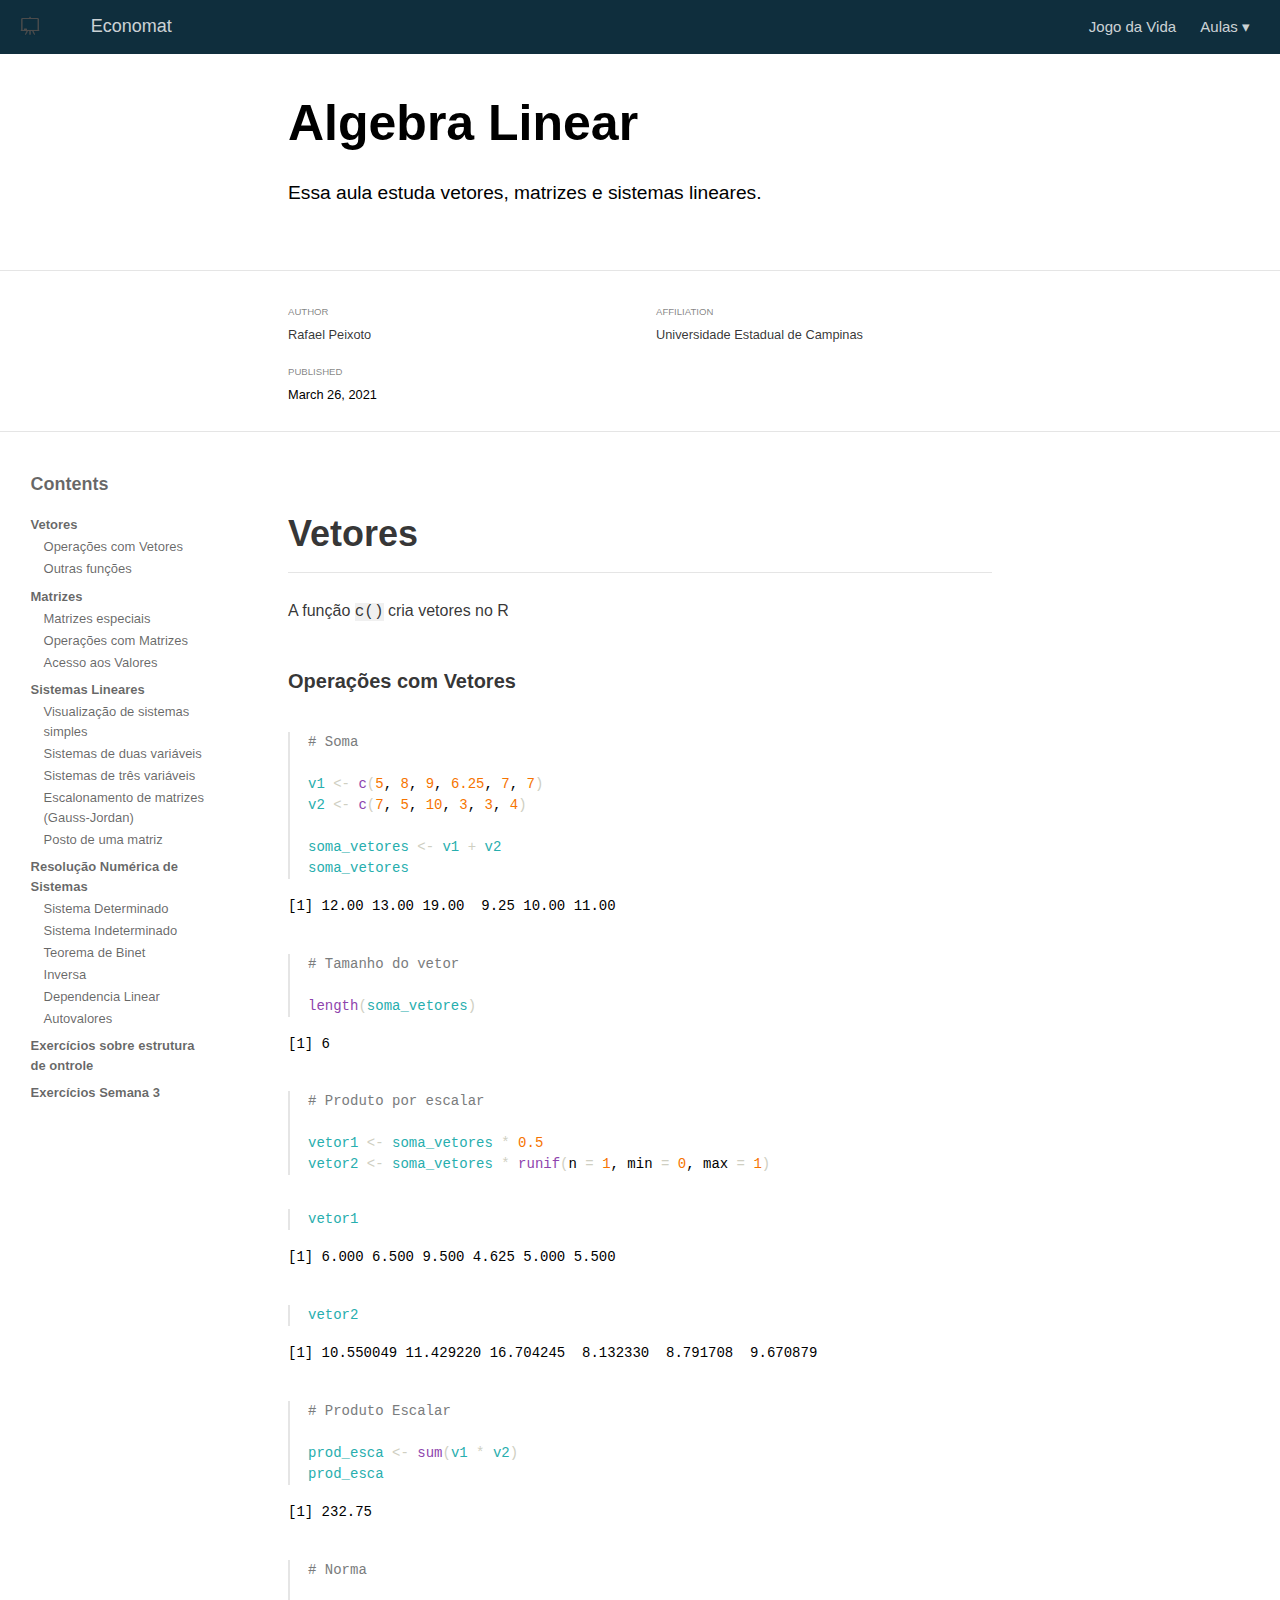
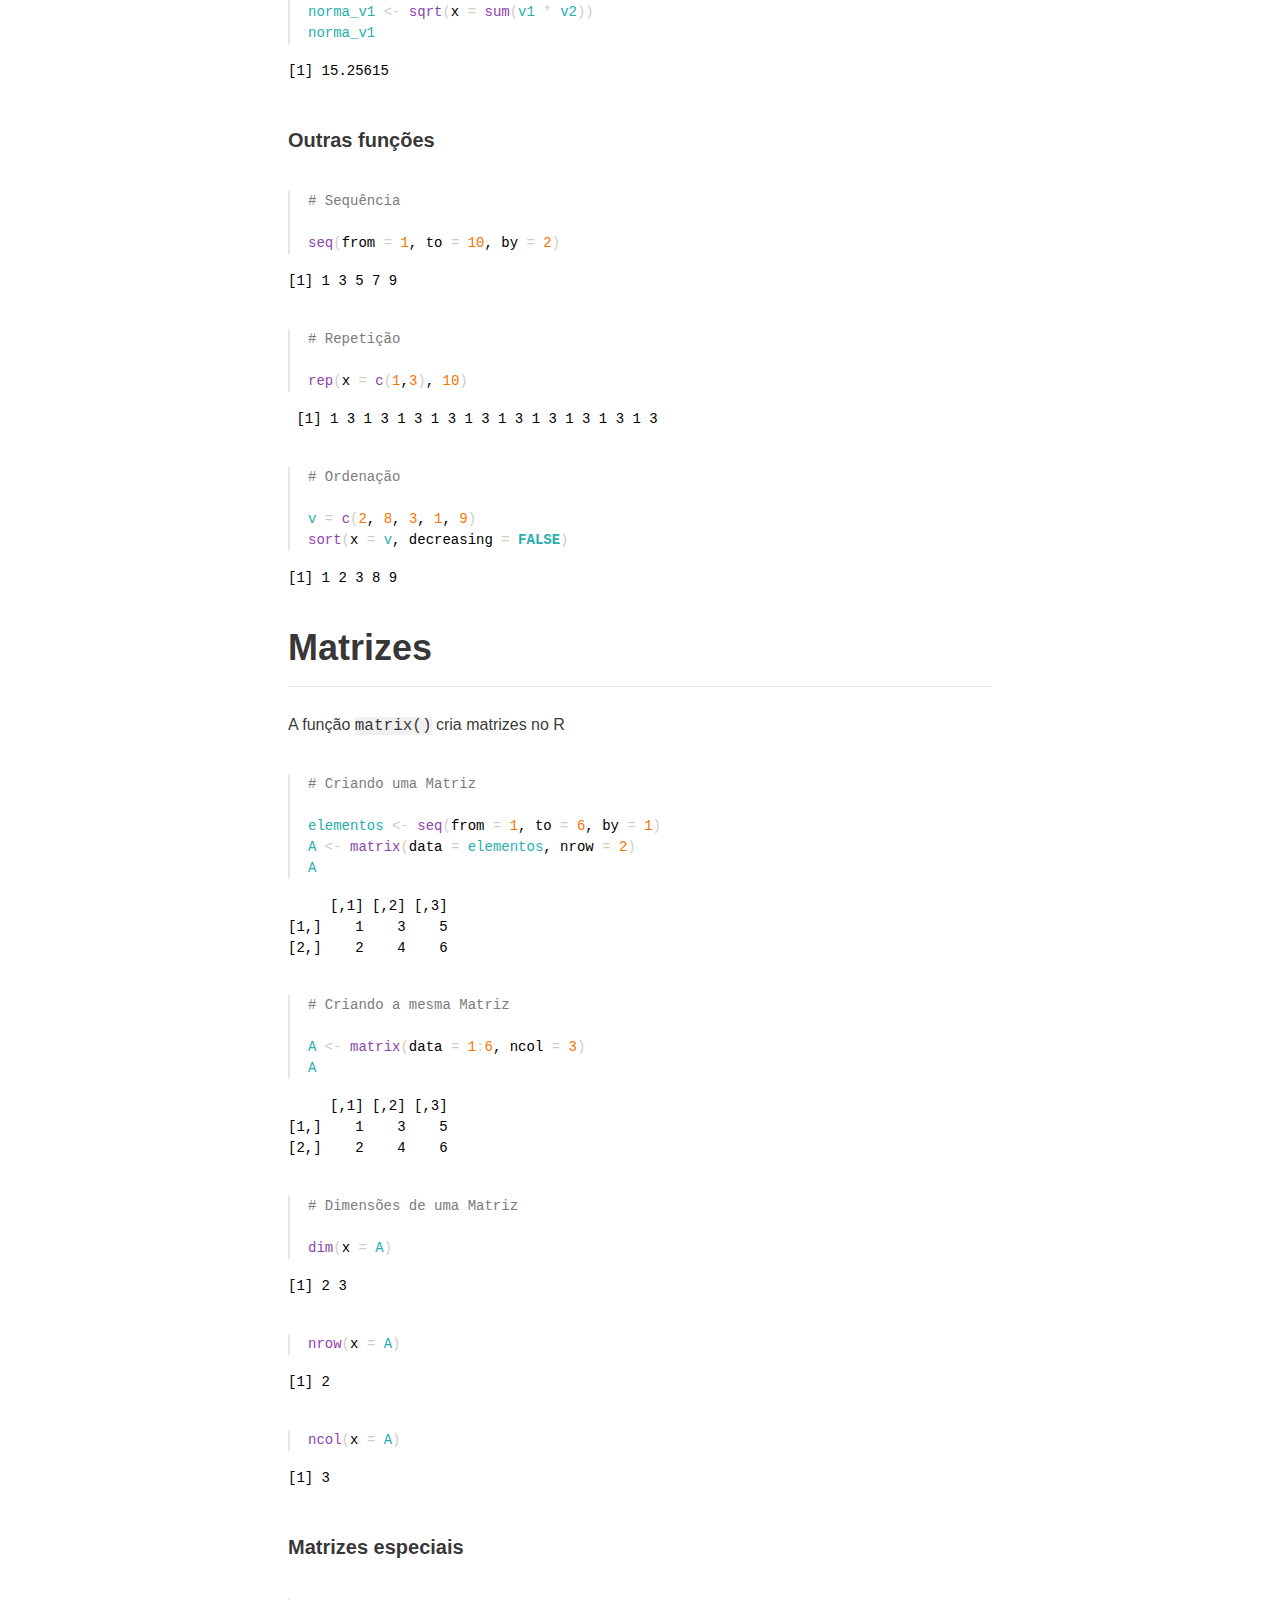
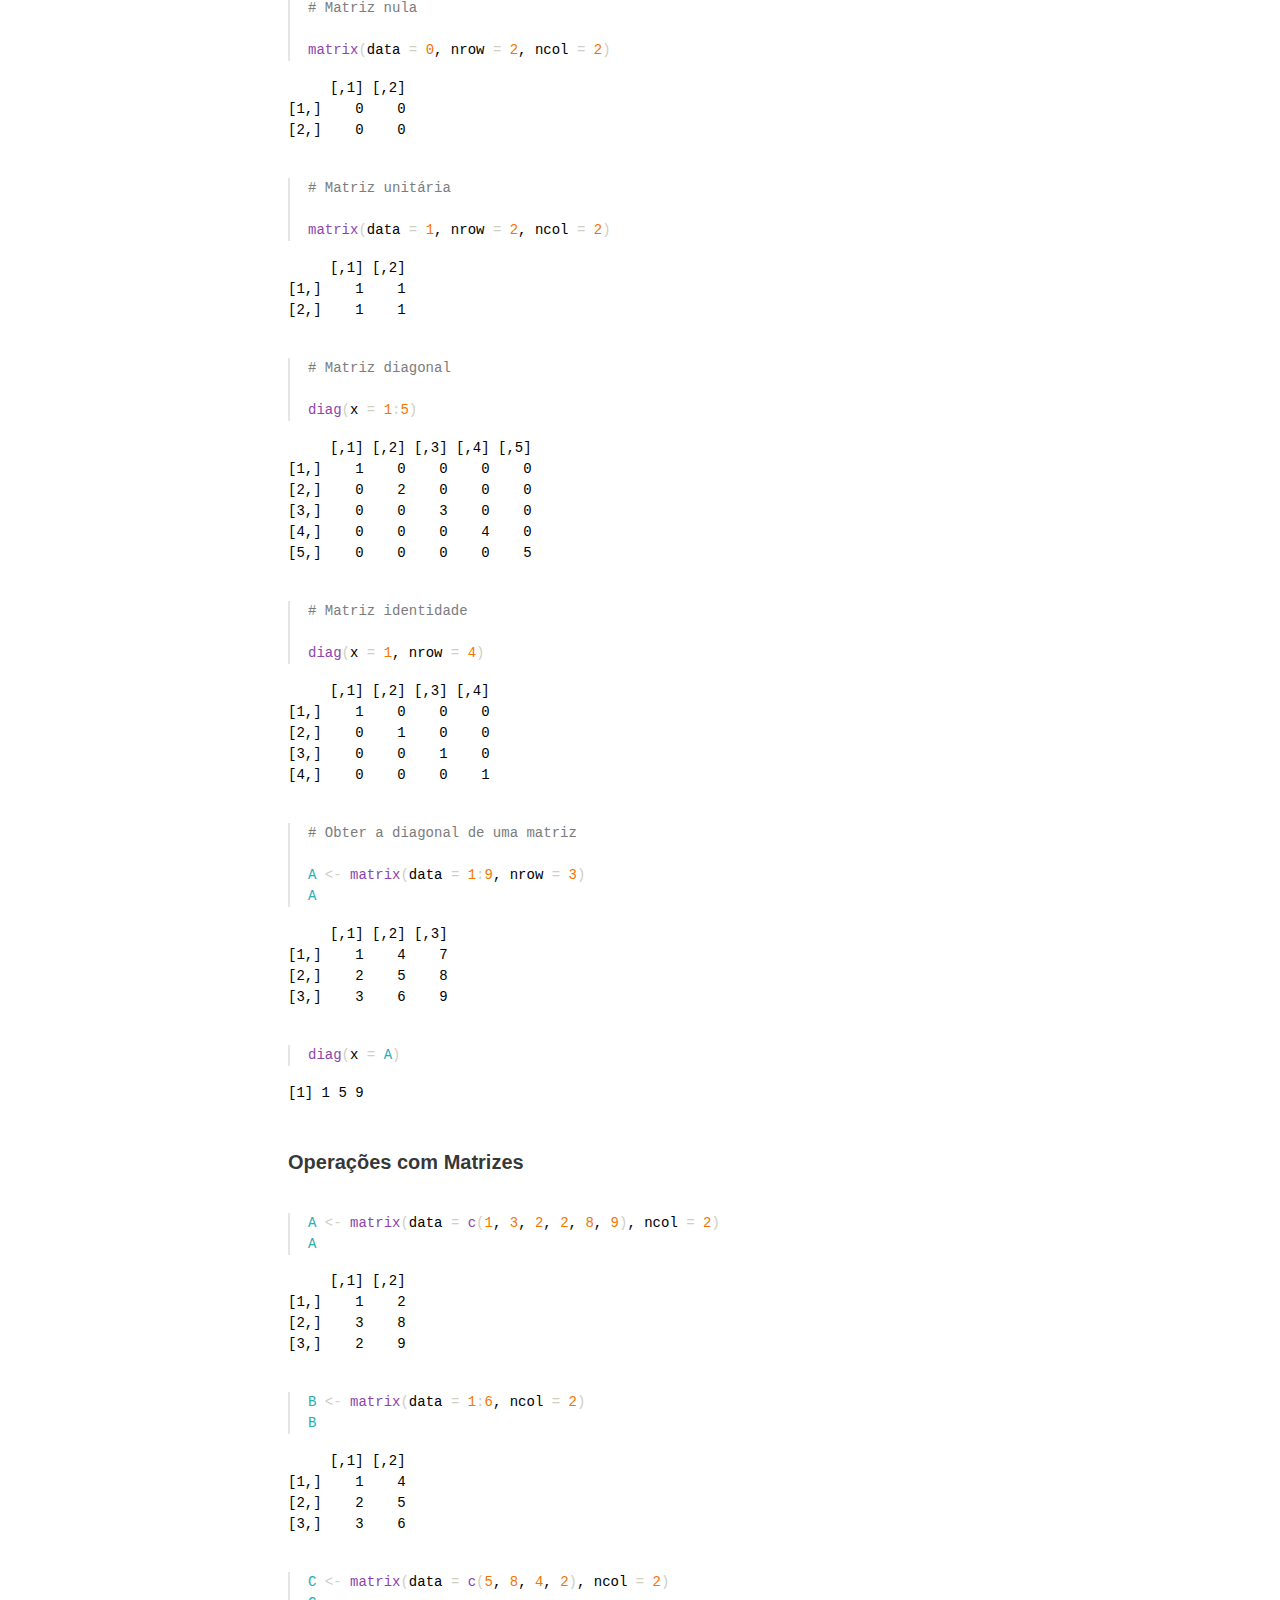
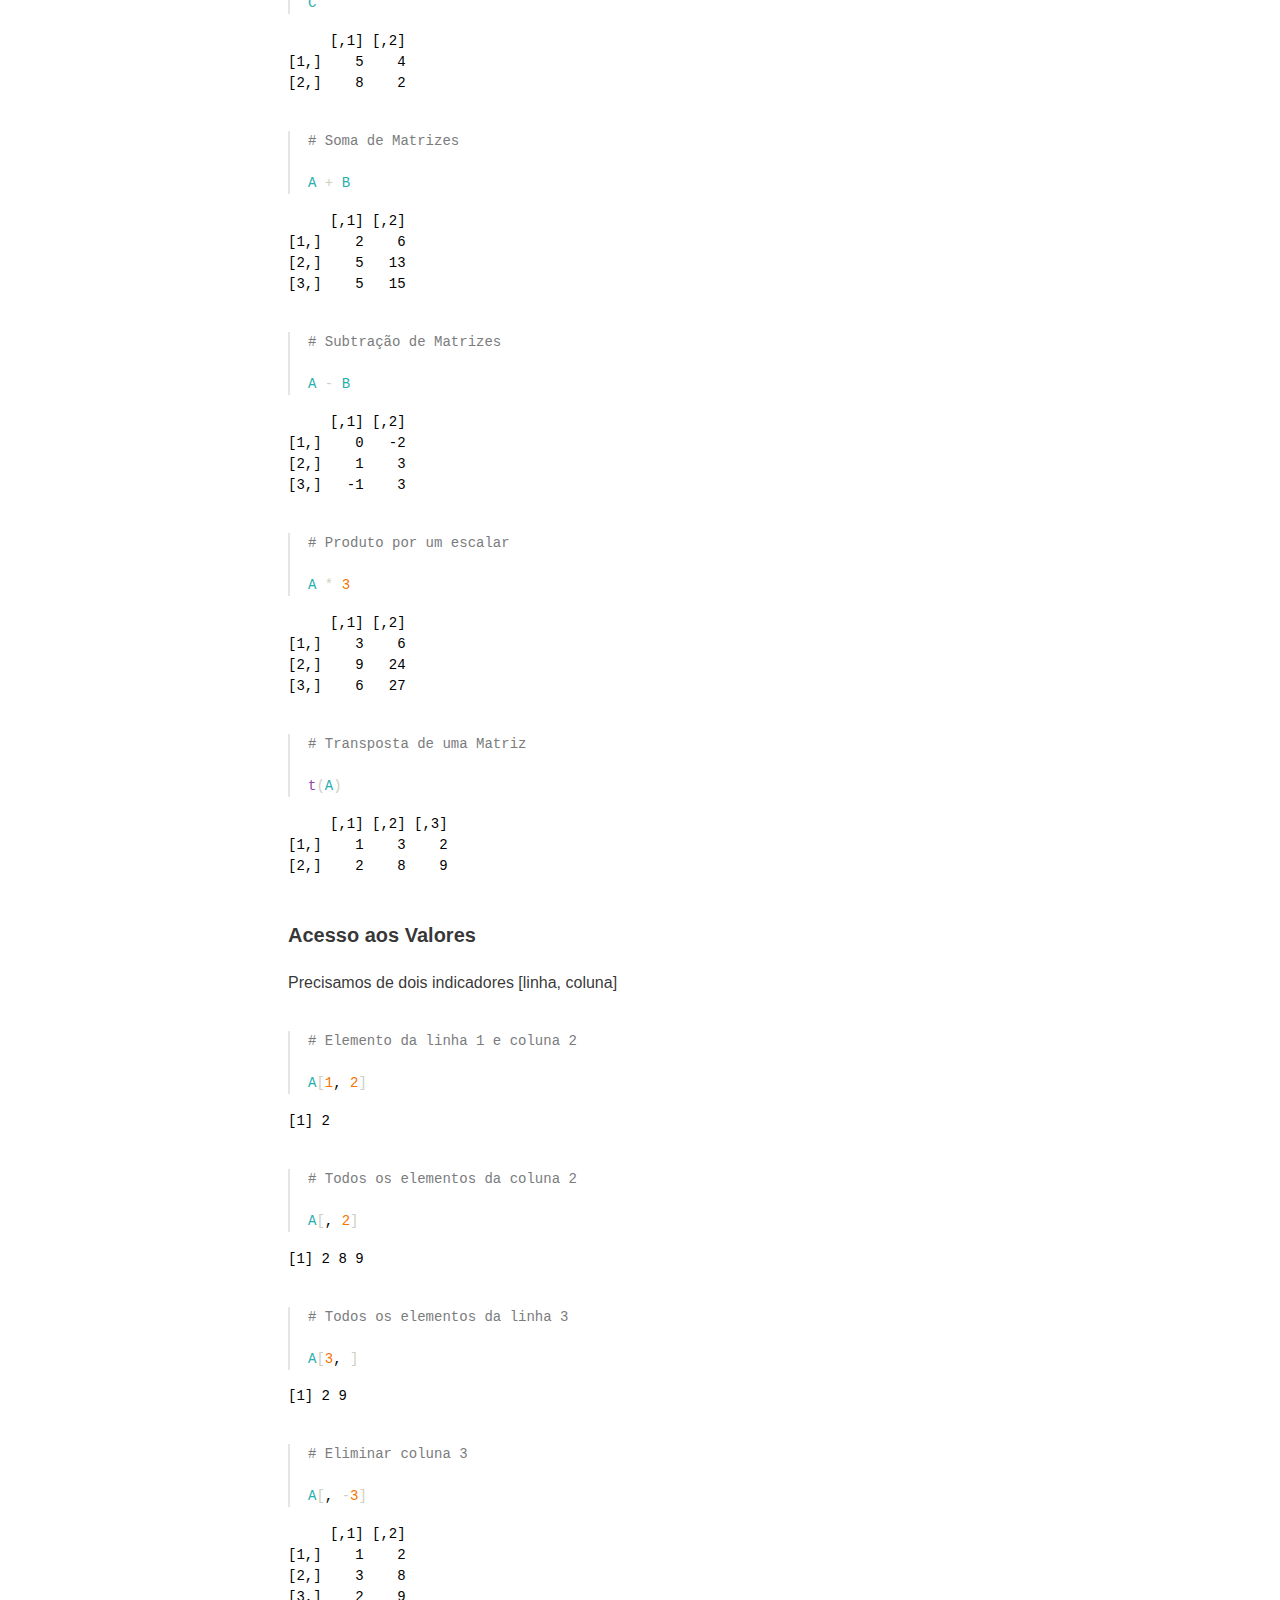
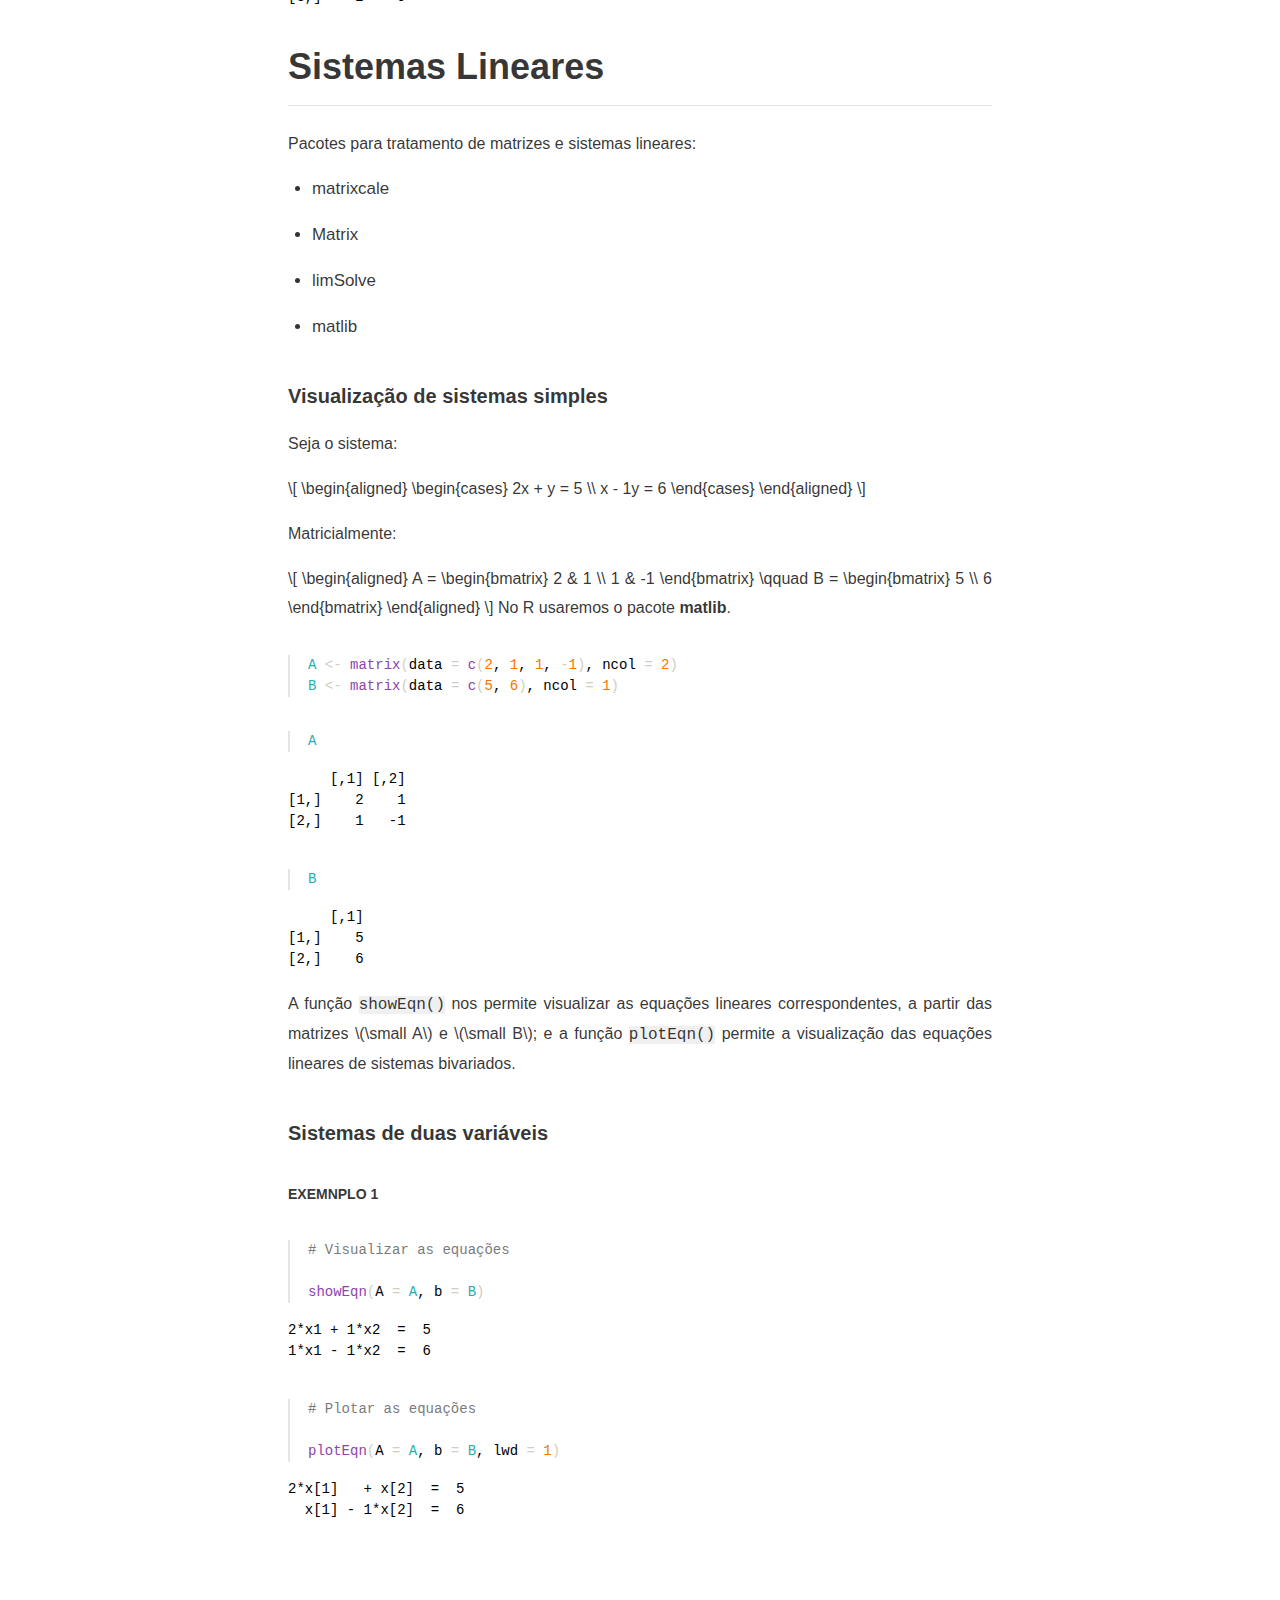
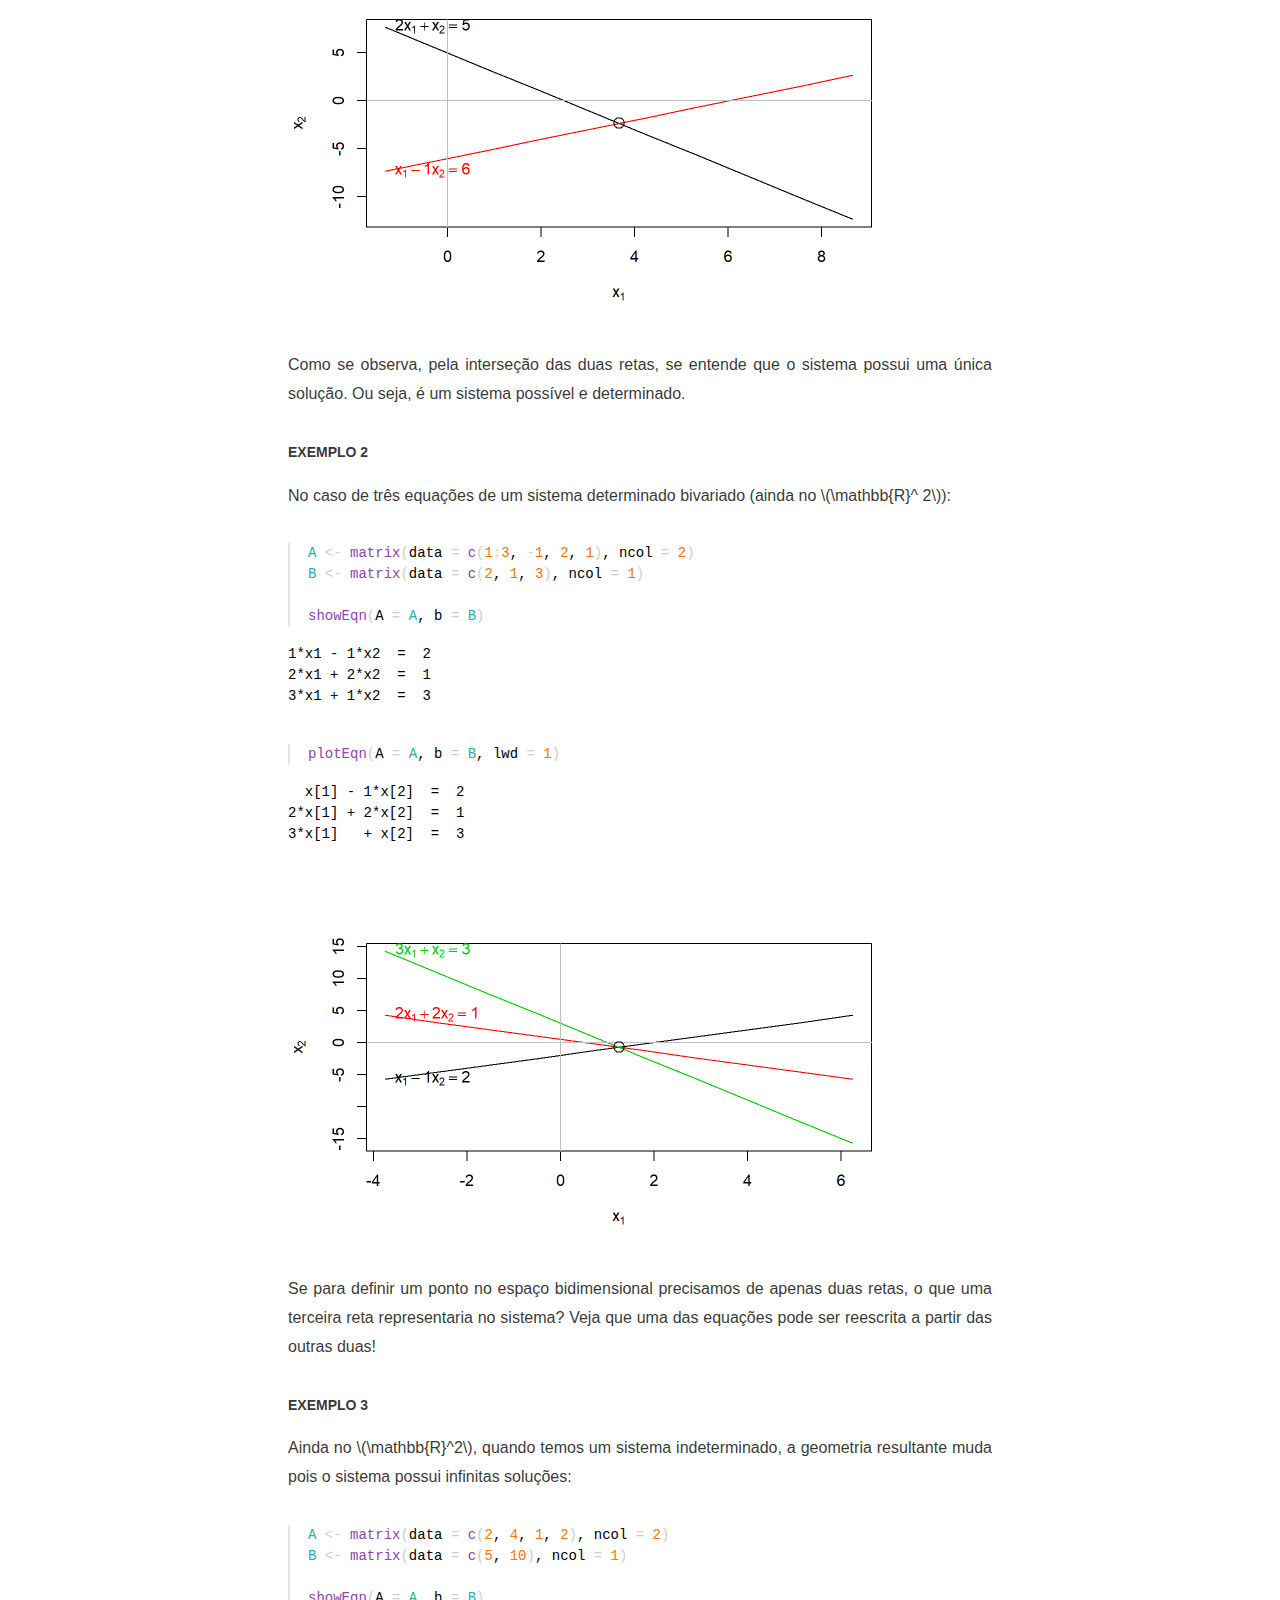
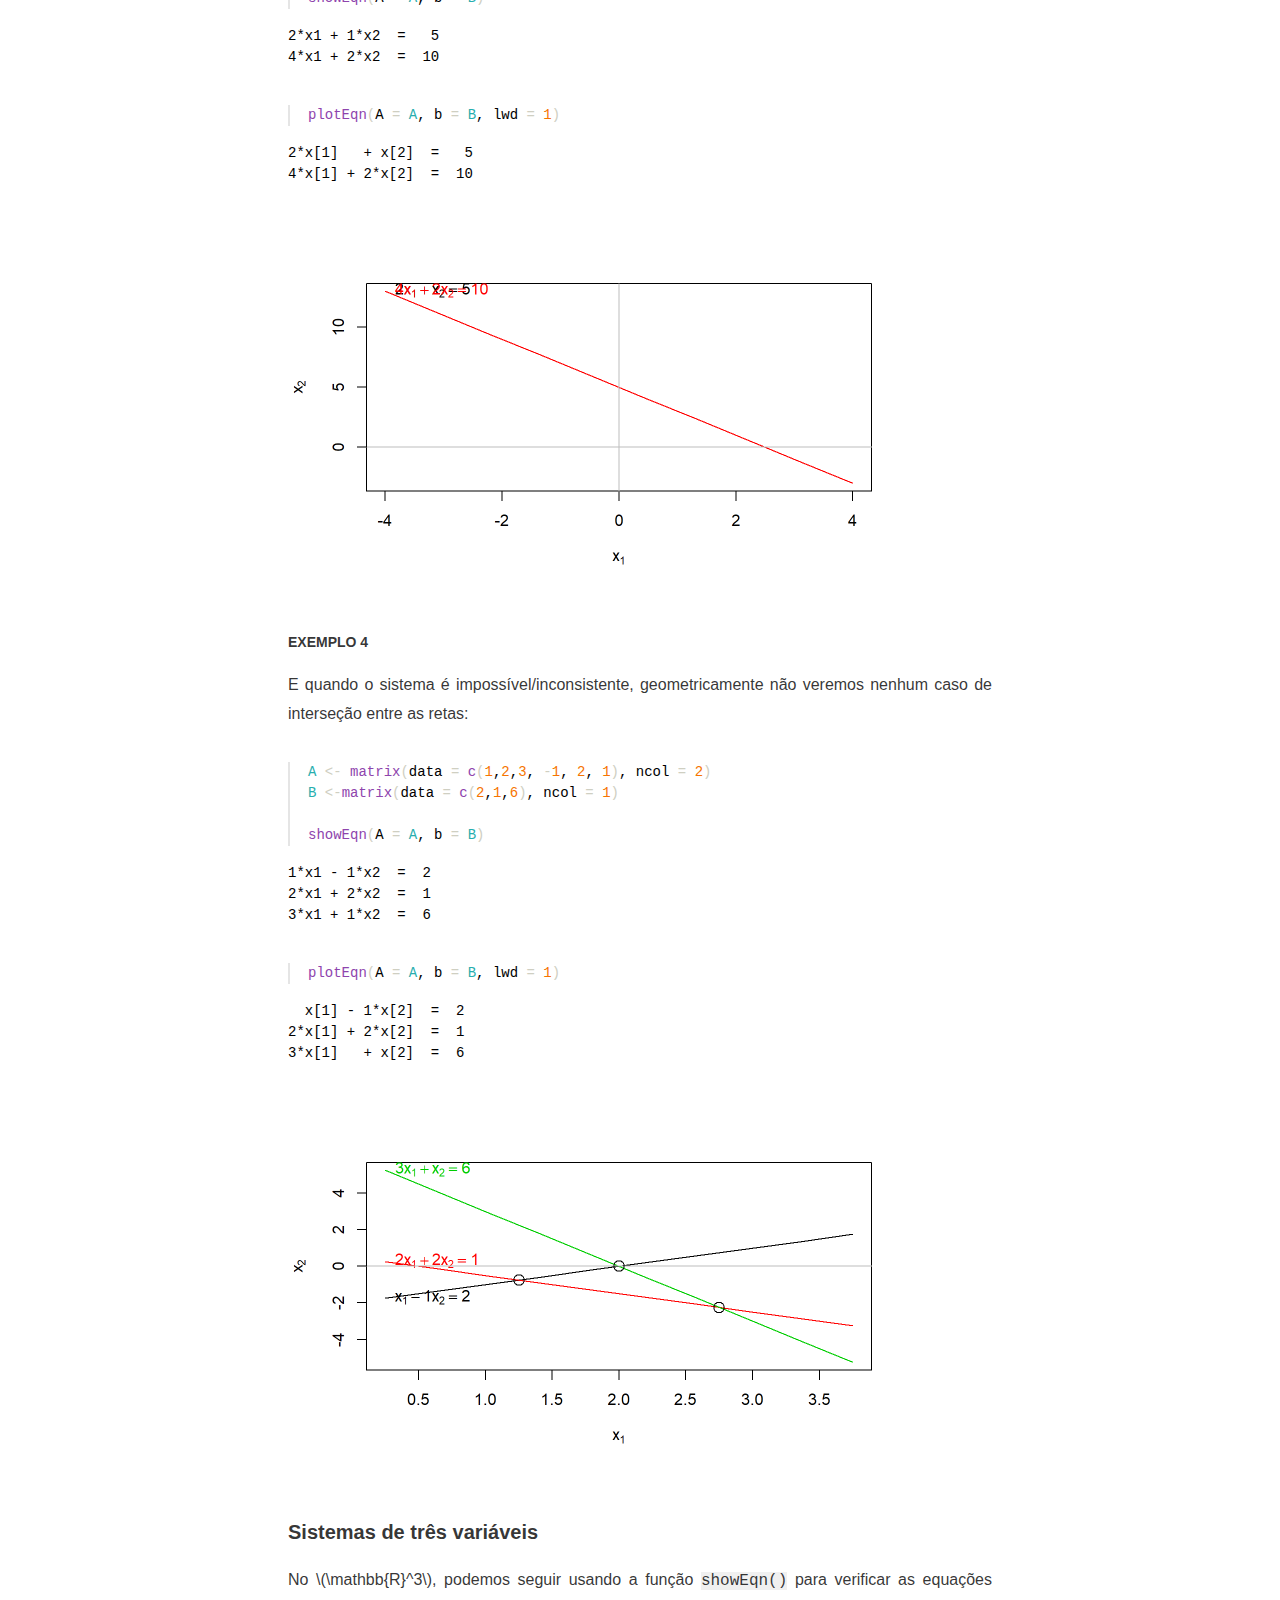
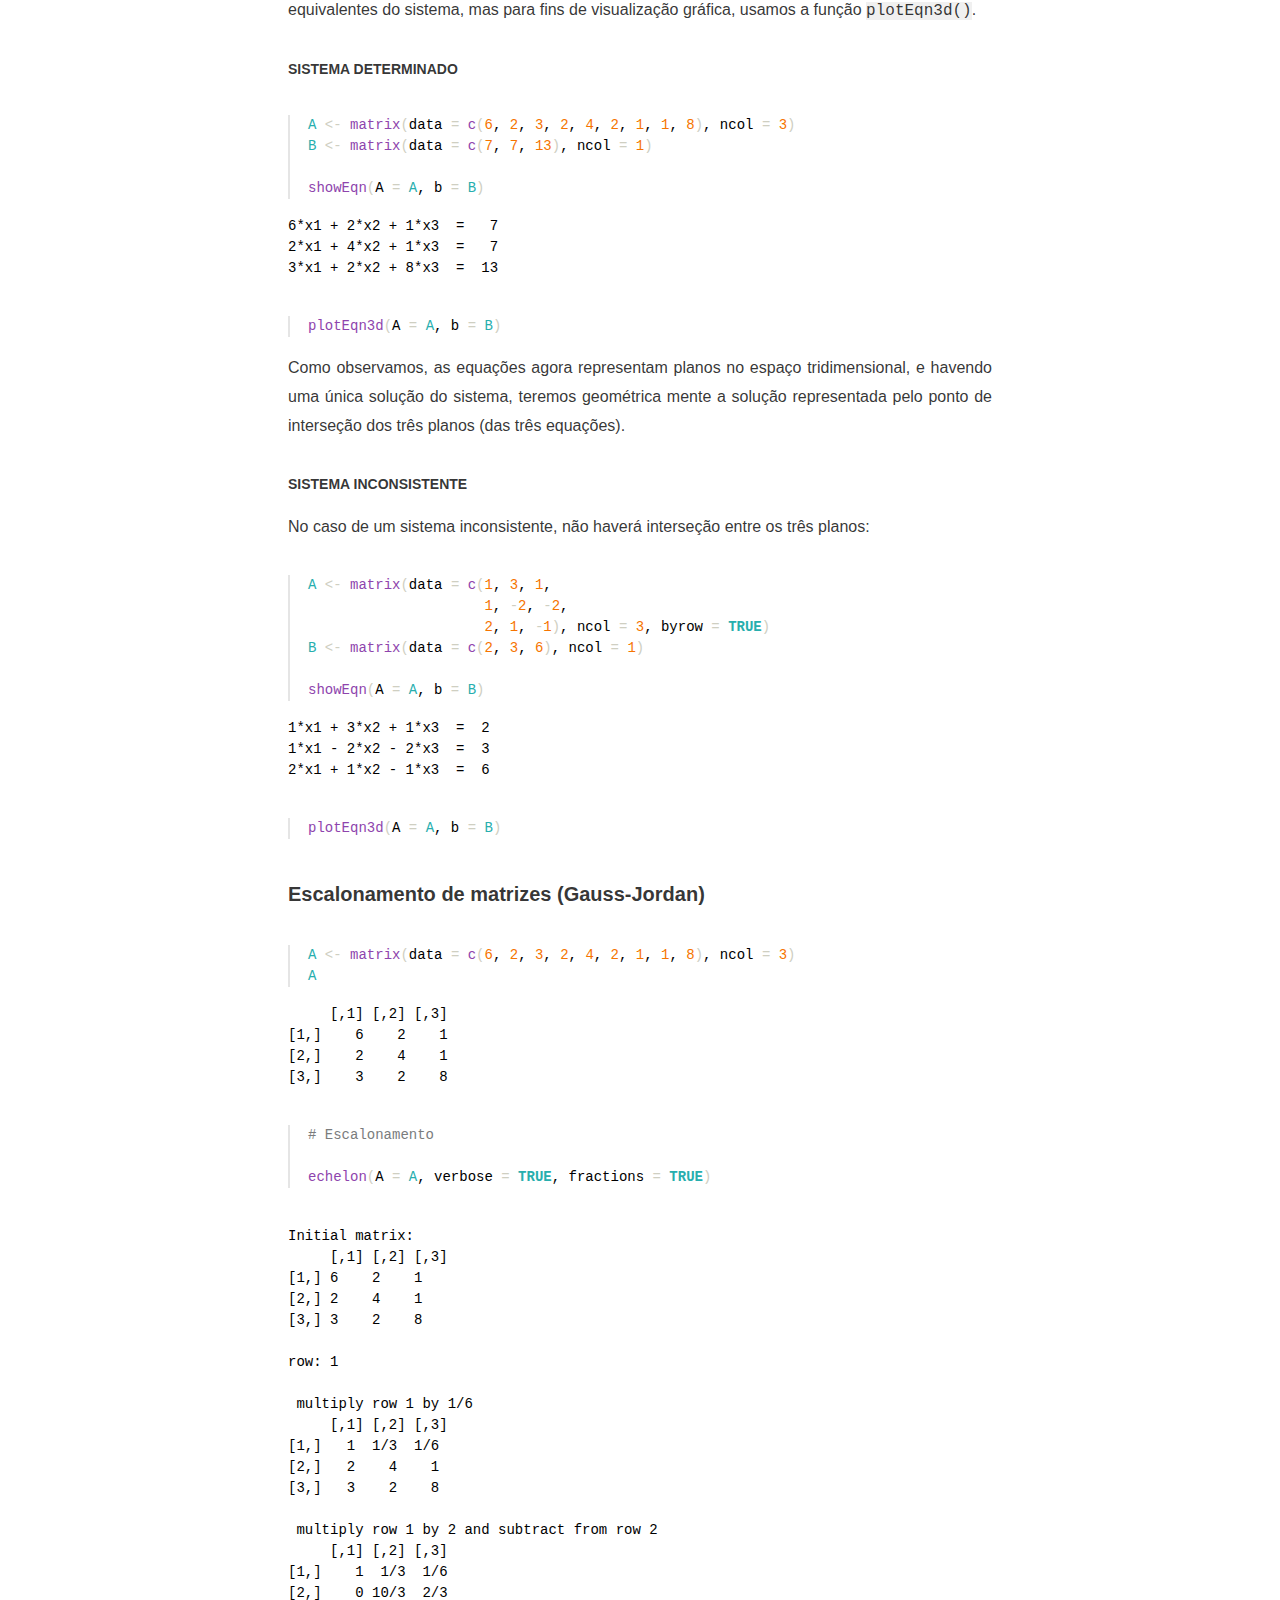
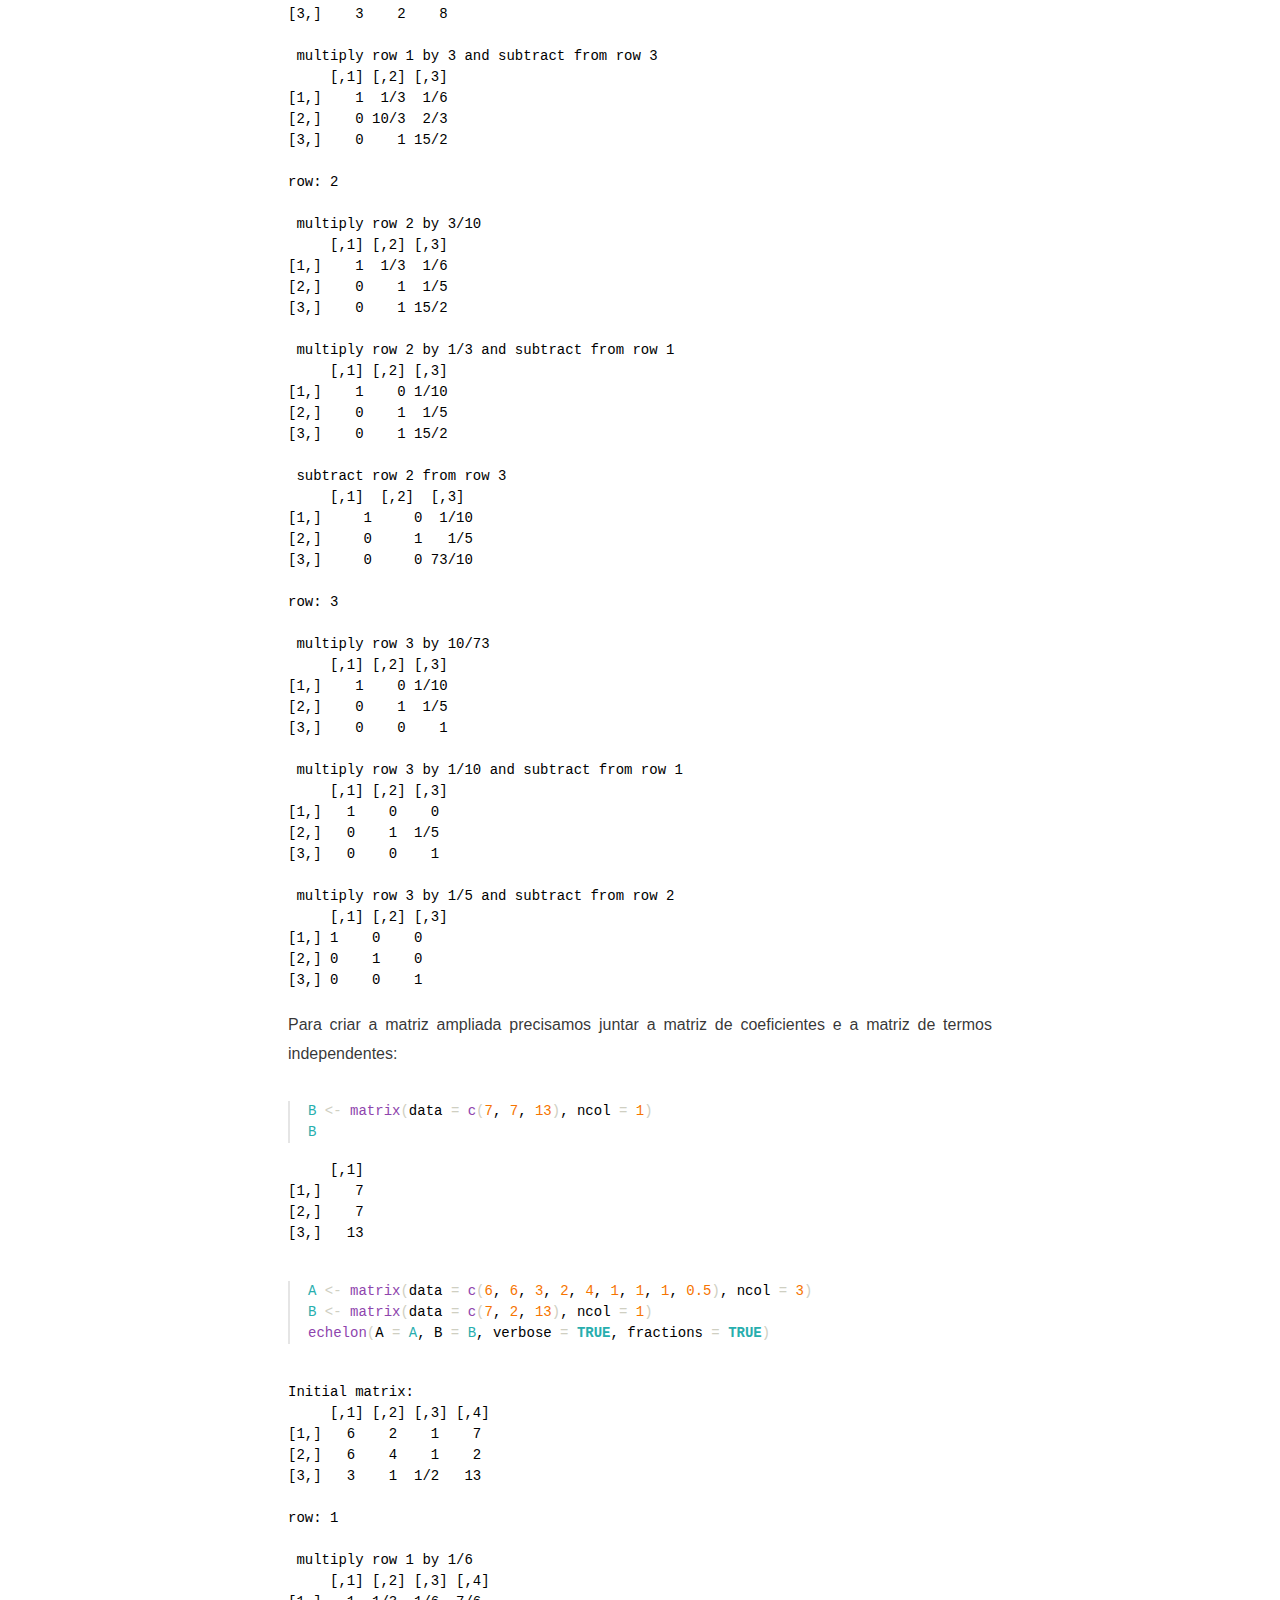
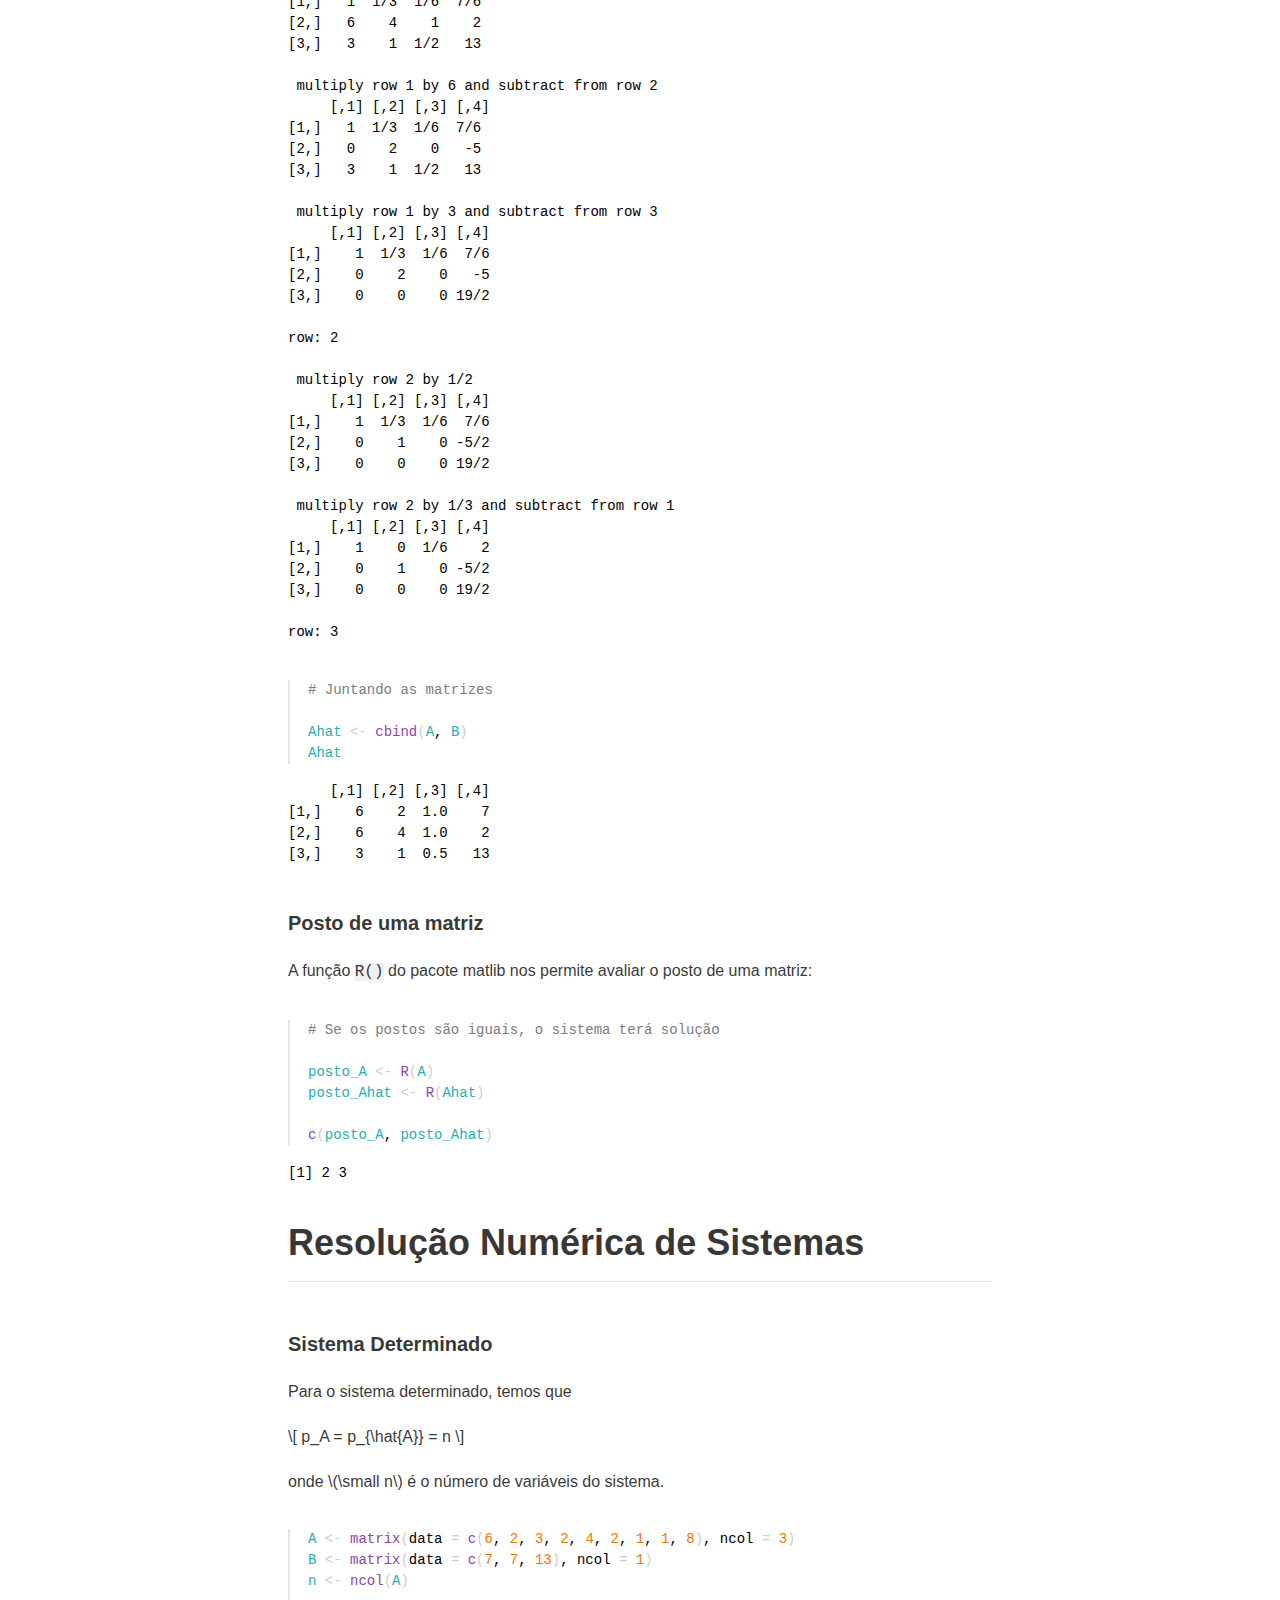
==== commit da243bb1: "ordem2" ====
--- a/docs/about.html
+++ b/docs/about.html
@@ -2073,9 +2073,21 @@
 <a href="index.html" class="title">Economat</a>
 </div>
 <div class="nav-right">
-<a href="index.html">Inicio</a>
+<a href="jdv.html">Jogo da Vida</a>
+<div class="nav-dropdown">
+<button class="nav-dropbtn">
+Aulas
+ 
+<span class="down-arrow">&#x25BE;</span>
+</button>
+<div class="nav-dropdown-content">
 <a href="about.html">Algelin</a>
 <a href="eqdiff.html">Eq. Diff</a>
+<a href="cobweb.html">Cobweb</a>
+<a href="ordem2.html">Eq. Ordem 2</a>
+<a href="ordemsup.html">Ordem Superior</a>
+</div>
+</div>
 <a href="javascript:void(0);" class="nav-toggle">&#9776;</a>
 </div>
 </nav>
@@ -2195,7 +2207,7 @@
 <pre class="sourceCode r"><code class="sourceCode r"><span class='va'>vetor2</span>
 </code></pre>
 </div>
-<pre><code>[1]  9.320453 10.097157 14.757383  7.184516  7.767044  8.543748</code></pre>
+<pre><code>[1] 10.550049 11.429220 16.704245  8.132330  8.791708  9.670879</code></pre>
 </div>
 <div class="layout-chunk" data-layout="l-body">
 <div class="sourceCode">
@@ -3007,54 +3019,54 @@
 <span class='va'>A</span> <span class='op'>*</span> <span class='va'>B</span>
 </code></pre>
 </div>
-<pre><code>             [,1]       [,2]         [,3]       [,4]         [,5]
- [1,]  0.39831263  1.7798120  0.092843792 -1.2563811  0.043976992
- [2,] -1.53021070 -0.9788685  3.601725096 -1.5358201 -0.462123996
- [3,]  0.01848743  1.5531496 -0.237410958  0.3825196 -0.086815112
- [4,] -2.19057717 -0.3017758 -0.268826573 -1.8618520  1.150089367
- [5,] -0.39750301  1.6456487  0.834745426 -0.4904471  0.695074470
- [6,]  0.58798671  0.9529728  0.733224058  1.4249163  2.379604172
- [7,] -0.10809096  0.9087442  0.243718451  2.0177178  0.002188265
- [8,]  1.88721248  1.9123628  0.238953378 -0.2289470 -1.367161450
- [9,] -0.37531843 -2.1389797  1.574300738 -3.0068767 -1.839605990
-[10,]  2.21851333 -0.1707133 -0.001016078 -1.9710285 -0.005661734
-            [,6]        [,7]       [,8]       [,9]       [,10]
- [1,]  0.7991707 -0.32899323  0.3309628 -1.8568167 -0.31681375
- [2,]  0.1587375  0.67267357 -0.7255012  0.1107379 -1.47895205
- [3,]  1.3990216 -0.04301500  2.4446202 -0.2631944  2.25700613
- [4,] -2.1539200  1.06151263 -0.3678820  0.4411630 -0.43073626
- [5,]  0.1383386 -0.61626106 -0.1426254  1.2093622  0.06210132
- [6,]  0.0191145 -0.03534108  1.1885916  2.2404155 -0.16310513
- [7,] -2.3012246  0.10557369 -0.5116712  0.2094723  0.24056896
- [8,]  0.3794164  0.12919783 -0.8692364 -1.2313721  2.96512730
- [9,]  0.6358050 -2.77817583 -0.7134866  0.9981540  2.21934857
-[10,]  2.3554203  2.68917705  0.8253227 -1.4261646  0.09084630</code></pre>
+<pre><code>             [,1]         [,2]       [,3]        [,4]       [,5]
+ [1,]  1.97685095  2.637793067 -0.1709097  0.77949438 -0.1697666
+ [2,] -0.27957421  0.163442634  2.3056332  0.39816074  0.8622028
+ [3,]  2.32782828 -0.001585787 -0.7693069 -1.48674814  1.4287202
+ [4,]  0.01319151 -0.924124477  0.8347153 -0.05427304 -0.3990050
+ [5,] -2.58068636 -3.156491718  1.8824704  0.39304926  0.9149455
+ [6,] -0.06542615  1.136464062  1.2023916 -2.39086291 -0.4302586
+ [7,] -0.41334401 -0.140952416 -0.1938012 -0.14818355 -0.1502110
+ [8,]  2.59133145  1.129510073 -1.1600341 -2.03264067  0.5551561
+ [9,] -0.19974760 -2.491981271  1.3681220 -1.81997923  1.0540119
+[10,] -1.68804556  0.142704016  0.1503112  2.59047668  1.9495745
+             [,6]        [,7]        [,8]        [,9]       [,10]
+ [1,]  0.35726527  0.54479195  0.71045144  0.12093579 -0.50527050
+ [2,] -1.70212893  0.87925324 -0.11567527 -2.30056025  0.08120681
+ [3,]  0.61579454 -1.40885920  0.37523183 -2.04403695 -1.86772383
+ [4,]  0.13935082 -0.49236688  0.24843597  1.10264483  3.58891104
+ [5,]  2.56047043 -0.04537879  0.94609823  0.84502330 -1.97346292
+ [6,] -1.61439864  0.02736107  1.18698717 -0.26236584 -2.35061698
+ [7,]  1.38535557 -1.47917011  0.03604596 -0.58221675 -1.91172208
+ [8,] -2.43197108  2.27754031  0.79457889 -1.92111865 -0.20142443
+ [9,] -2.74954715 -2.20195595  0.97673882 -0.06741577  0.84320441
+[10,] -0.02845352  2.05010340 -0.04993779 -0.76210496  0.68938646</code></pre>
 <div class="sourceCode">
 <pre class="sourceCode r"><code class="sourceCode r"><span class='va'>A</span> <span class='op'>%*%</span> <span class='va'>B</span>
 </code></pre>
 </div>
-<pre><code>             [,1]       [,2]      [,3]        [,4]       [,5]
- [1,] -3.52842225 -0.9133331 -5.320028 -13.3210657  1.3403246
- [2,] -6.87658150 -8.6912923 -2.646651   6.9346613 -1.3861076
- [3,] -7.51446126 -2.2222545 -7.005367  -1.7961486 -4.5311159
- [4,] -0.01434075 -4.0536313  2.326817  -4.9087545  2.8171919
- [5,]  2.17858125 -3.3051049 -1.528834   3.3045668 -1.5863339
- [6,] -3.90553895 -1.5657043 -3.497143  -4.6598571  0.6603700
- [7,]  4.07344891  2.7544587  6.638743  -0.5207372  4.5047730
- [8,] -2.94698864  3.9818123 -7.550529   6.2471058 -3.0298718
- [9,]  4.30581669 -2.8805128  6.180285  10.7981045 -0.8008744
-[10,]  4.15282395 -7.6771348  8.867502   1.3770958  8.3349323
-            [,6]       [,7]       [,8]        [,9]      [,10]
- [1,]  0.3545271  0.7551179  8.4665937   3.1761579 -6.1654832
- [2,]  6.5645010  7.0779181  5.1304388 -13.5394422  0.8717081
- [3,]  7.1187340  4.8491998  6.4144212  -8.7451109 -0.1470304
- [4,] -5.1939230 -1.3056269  0.1871272   3.4293164  0.4617634
- [5,] -0.9206974 -4.8905252  1.0994509  -0.4897312  1.4542101
- [6,]  0.9566147 -1.4260500  4.9730991   0.7632391  0.3334091
- [7,] -3.9371246  1.9626560 -1.7753653   3.9940700  1.3558968
- [8,]  2.1585656  2.4712673 -8.4290507  -5.1708361 -1.3056229
- [9,] -2.3797791 -0.8410147 -4.5704480 -10.4570262  5.2900346
-[10,] -5.5069507  6.2269903  2.7194325   4.5565011 -0.6117880</code></pre>
+<pre><code>            [,1]       [,2]       [,3]        [,4]       [,5]
+ [1,]  0.9938655 -3.7309864  4.5522411  1.42000159  3.7608506
+ [2,] -1.4184994  0.7751247 -1.3288096 -2.52155881 -0.8933873
+ [3,]  1.0392495  4.1453159  2.6158826 -4.92927853 -6.7984345
+ [4,]  1.4520863 -2.1428715  2.0579063  0.10890153  8.4537281
+ [5,] -6.0320999  7.9910496 -0.3209918  0.08380835  0.7225981
+ [6,] -5.1239885  1.1136269  1.9894389 -3.21518739  0.0225107
+ [7,] -2.7391669  3.2879656 -0.4839578 -2.77454947 -5.6744185
+ [8,]  7.9646920 -0.5860431  2.7216186  6.98664010 -7.1396897
+ [9,] -3.0590553  2.9376885  1.2365207 -4.94641999 -1.4093955
+[10,]  3.2322680 -3.6443159 -1.7754987  5.30872208  4.9346859
+             [,6]       [,7]       [,8]       [,9]      [,10]
+ [1,]  5.95629065  3.5948044 -4.3321155  0.4266339 -0.7405074
+ [2,]  5.12318341  1.7659080  2.1793587  3.0943642  3.3751705
+ [3,] -0.03959789  6.7095507  0.9329672  8.2343062  0.8640957
+ [4,]  3.18427174 -0.4438895 -1.3685704 -4.6234702 -3.4690237
+ [5,]  0.70768109 -1.8240165 -9.4876407 -8.2360025 -2.6058889
+ [6,]  2.76104601  4.2737939 -3.4401771 -2.5917601 -5.1458223
+ [7,]  1.53290217  5.1794165 -2.9718640  3.0624102  1.1503788
+ [8,] -3.32543937  2.7871569 -2.6589193  8.6706184  8.9524173
+ [9,]  3.46481964  8.3290385 -3.5026001  0.3530313 -1.2923100
+[10,]  0.80393092 -4.6363067 -0.8109415 -3.4473722  1.6077858</code></pre>
 <div class="sourceCode">
 <pre class="sourceCode r"><code class="sourceCode r"><span class='va'>C</span> <span class='op'>=</span> <span class='va'>A</span> <span class='op'>%*%</span> <span class='va'>B</span>
 <span class='fu'><a href='https://rdrr.io/r/base/det.html'>det</a></span><span class='op'>(</span><span class='va'>C</span><span class='op'>)</span> <span class='op'>==</span> <span class='fu'><a href='https://rdrr.io/r/base/det.html'>det</a></span><span class='op'>(</span><span class='va'>A</span> <span class='op'>%*%</span> <span class='va'>B</span><span class='op'>)</span>
@@ -3223,33 +3235,33 @@
 <span class='va'>notas</span>
 </code></pre>
 </div>
-<pre><code>  [1] 508.5161 512.4819 462.5406 493.3440 540.5563 489.1314 492.4846
-  [8] 513.3362 478.9894 511.3907 533.0762 526.6487 474.3280 498.0020
- [15] 543.7234 453.9966 480.2205 505.1516 488.1915 492.3320 492.9752
- [22] 476.9968 546.0724 491.3769 477.1136 502.3489 478.4946 475.9336
- [29] 526.5553 560.5395 499.4660 472.1483 469.4766 493.2332 497.7766
- [36] 453.9527 483.3606 490.2269 491.9194 511.2450 481.5268 534.2467
- [43] 524.0561 507.3827 494.7971 506.4502 507.7488 484.8842 520.0724
- [50] 496.9047 534.6462 503.7906 521.2470 497.7723 487.4163 477.8998
- [57] 515.0203 492.8200 504.3510 495.5463 516.2180 500.0520 480.2098
- [64] 467.2513 499.8623 524.7926 506.6221 472.2973 491.8054 515.2148
- [71] 489.5778 510.6856 488.8224 518.3622 491.3570 501.7972 503.7050
- [78] 493.3520 493.2637 494.4771 523.4170 498.2444 502.8270 501.2262
- [85] 526.6827 484.3219 498.0222 505.9754 515.2530 526.0936 514.0274
- [92] 526.7409 481.5296 470.6381 516.9061 503.3089 534.7859 499.5337
- [99] 457.7609 521.3797</code></pre>
+<pre><code>  [1] 498.0368 496.8187 517.4338 498.9388 507.2851 475.8379 536.3180
+  [8] 535.7041 508.4909 508.5773 500.7933 519.3354 490.1823 489.2373
+ [15] 497.9161 526.6797 515.1088 498.1005 473.6683 501.9816 482.8166
+ [22] 498.9245 512.4836 520.1285 488.6387 460.8951 503.7758 505.5996
+ [29] 514.9753 482.9350 491.8421 469.1067 479.1165 487.6381 511.1203
+ [36] 495.5932 531.2411 497.6885 502.3628 534.7925 524.8541 506.6856
+ [43] 498.4812 515.7652 565.1426 484.7626 531.6333 501.9248 491.7815
+ [50] 519.5835 522.5611 468.5922 488.2129 516.9791 485.5881 505.5929
+ [57] 475.3099 516.3805 478.3660 487.5648 512.2753 486.6493 499.8239
+ [64] 508.3172 506.8702 515.0624 481.8286 506.2760 505.7845 475.9142
+ [71] 490.6238 499.0099 511.6090 533.3013 534.9954 483.0735 521.0264
+ [78] 495.8033 491.5243 473.0262 511.4558 483.6711 482.6113 537.2641
+ [85] 496.8289 486.4473 487.5622 508.8091 492.1757 502.8958 496.8729
+ [92] 465.0350 496.9658 501.3405 519.1321 467.6980 509.8034 482.6991
+ [99] 512.4218 526.3270</code></pre>
 <div class="sourceCode">
 <pre class="sourceCode r"><code class="sourceCode r"><span class='va'>resultado</span> <span class='op'>&lt;-</span> <span class='fu'><a href='https://rdrr.io/r/base/ifelse.html'>ifelse</a></span><span class='op'>(</span>test <span class='op'>=</span> <span class='va'>notas</span> <span class='op'>&gt;</span> <span class='fl'>500</span>, yes <span class='op'>=</span> <span class='st'>"A"</span>, no <span class='op'>=</span> <span class='st'>"R"</span><span class='op'>)</span>
 <span class='va'>resultado</span>
 </code></pre>
 </div>
-<pre><code>  [1] &quot;A&quot; &quot;A&quot; &quot;R&quot; &quot;R&quot; &quot;A&quot; &quot;R&quot; &quot;R&quot; &quot;A&quot; &quot;R&quot; &quot;A&quot; &quot;A&quot; &quot;A&quot; &quot;R&quot; &quot;R&quot; &quot;A&quot; &quot;R&quot;
- [17] &quot;R&quot; &quot;A&quot; &quot;R&quot; &quot;R&quot; &quot;R&quot; &quot;R&quot; &quot;A&quot; &quot;R&quot; &quot;R&quot; &quot;A&quot; &quot;R&quot; &quot;R&quot; &quot;A&quot; &quot;A&quot; &quot;R&quot; &quot;R&quot;
- [33] &quot;R&quot; &quot;R&quot; &quot;R&quot; &quot;R&quot; &quot;R&quot; &quot;R&quot; &quot;R&quot; &quot;A&quot; &quot;R&quot; &quot;A&quot; &quot;A&quot; &quot;A&quot; &quot;R&quot; &quot;A&quot; &quot;A&quot; &quot;R&quot;
- [49] &quot;A&quot; &quot;R&quot; &quot;A&quot; &quot;A&quot; &quot;A&quot; &quot;R&quot; &quot;R&quot; &quot;R&quot; &quot;A&quot; &quot;R&quot; &quot;A&quot; &quot;R&quot; &quot;A&quot; &quot;A&quot; &quot;R&quot; &quot;R&quot;
- [65] &quot;R&quot; &quot;A&quot; &quot;A&quot; &quot;R&quot; &quot;R&quot; &quot;A&quot; &quot;R&quot; &quot;A&quot; &quot;R&quot; &quot;A&quot; &quot;R&quot; &quot;A&quot; &quot;A&quot; &quot;R&quot; &quot;R&quot; &quot;R&quot;
- [81] &quot;A&quot; &quot;R&quot; &quot;A&quot; &quot;A&quot; &quot;A&quot; &quot;R&quot; &quot;R&quot; &quot;A&quot; &quot;A&quot; &quot;A&quot; &quot;A&quot; &quot;A&quot; &quot;R&quot; &quot;R&quot; &quot;A&quot; &quot;A&quot;
- [97] &quot;A&quot; &quot;R&quot; &quot;R&quot; &quot;A&quot;</code></pre>
+<pre><code>  [1] &quot;R&quot; &quot;R&quot; &quot;A&quot; &quot;R&quot; &quot;A&quot; &quot;R&quot; &quot;A&quot; &quot;A&quot; &quot;A&quot; &quot;A&quot; &quot;A&quot; &quot;A&quot; &quot;R&quot; &quot;R&quot; &quot;R&quot; &quot;A&quot;
+ [17] &quot;A&quot; &quot;R&quot; &quot;R&quot; &quot;A&quot; &quot;R&quot; &quot;R&quot; &quot;A&quot; &quot;A&quot; &quot;R&quot; &quot;R&quot; &quot;A&quot; &quot;A&quot; &quot;A&quot; &quot;R&quot; &quot;R&quot; &quot;R&quot;
+ [33] &quot;R&quot; &quot;R&quot; &quot;A&quot; &quot;R&quot; &quot;A&quot; &quot;R&quot; &quot;A&quot; &quot;A&quot; &quot;A&quot; &quot;A&quot; &quot;R&quot; &quot;A&quot; &quot;A&quot; &quot;R&quot; &quot;A&quot; &quot;A&quot;
+ [49] &quot;R&quot; &quot;A&quot; &quot;A&quot; &quot;R&quot; &quot;R&quot; &quot;A&quot; &quot;R&quot; &quot;A&quot; &quot;R&quot; &quot;A&quot; &quot;R&quot; &quot;R&quot; &quot;A&quot; &quot;R&quot; &quot;R&quot; &quot;A&quot;
+ [65] &quot;A&quot; &quot;A&quot; &quot;R&quot; &quot;A&quot; &quot;A&quot; &quot;R&quot; &quot;R&quot; &quot;R&quot; &quot;A&quot; &quot;A&quot; &quot;A&quot; &quot;R&quot; &quot;A&quot; &quot;R&quot; &quot;R&quot; &quot;R&quot;
+ [81] &quot;A&quot; &quot;R&quot; &quot;R&quot; &quot;A&quot; &quot;R&quot; &quot;R&quot; &quot;R&quot; &quot;A&quot; &quot;R&quot; &quot;A&quot; &quot;R&quot; &quot;R&quot; &quot;R&quot; &quot;A&quot; &quot;A&quot; &quot;R&quot;
+ [97] &quot;A&quot; &quot;R&quot; &quot;A&quot; &quot;A&quot;</code></pre>
 </div>
 <h4 id="exercício-3">Exercício 3</h4>
 <p>Elabore uma função que calcule o cofator Aij de uma matriz A de ordem n.</p>
@@ -3399,17 +3411,17 @@
 <span class='fu'><a href='https://rdrr.io/r/base/det.html'>det</a></span><span class='op'>(</span><span class='va'>A</span><span class='op'>)</span>
 </code></pre>
 </div>
-<pre><code>[1] 9404234994</code></pre>
+<pre><code>[1] 30536081138</code></pre>
 <div class="sourceCode">
 <pre class="sourceCode r"><code class="sourceCode r"><span class='fu'><a href='https://rdrr.io/r/base/det.html'>det</a></span><span class='op'>(</span><span class='va'>B</span><span class='op'>)</span>
 </code></pre>
 </div>
-<pre><code>[1] 12540850890</code></pre>
+<pre><code>[1] -19352573558</code></pre>
 <div class="sourceCode">
 <pre class="sourceCode r"><code class="sourceCode r"><span class='fu'><a href='https://rdrr.io/r/base/det.html'>det</a></span><span class='op'>(</span><span class='va'>A</span> <span class='op'>+</span> <span class='va'>B</span><span class='op'>)</span>
 </code></pre>
 </div>
-<pre><code>[1] 250703837462</code></pre>
+<pre><code>[1] -5.874197e+12</code></pre>
 <div class="sourceCode">
 <pre class="sourceCode r"><code class="sourceCode r"><span class='fu'><a href='https://rdrr.io/r/base/det.html'>det</a></span><span class='op'>(</span><span class='va'>A</span> <span class='op'>+</span> <span class='va'>B</span><span class='op'>)</span> <span class='op'>==</span> <span class='op'>(</span><span class='fu'><a href='https://rdrr.io/r/base/det.html'>det</a></span><span class='op'>(</span><span class='va'>A</span><span class='op'>)</span> <span class='op'>+</span> <span class='fu'><a href='https://rdrr.io/r/base/det.html'>det</a></span><span class='op'>(</span><span class='va'>B</span><span class='op'>)</span><span class='op'>)</span>
 </code></pre>
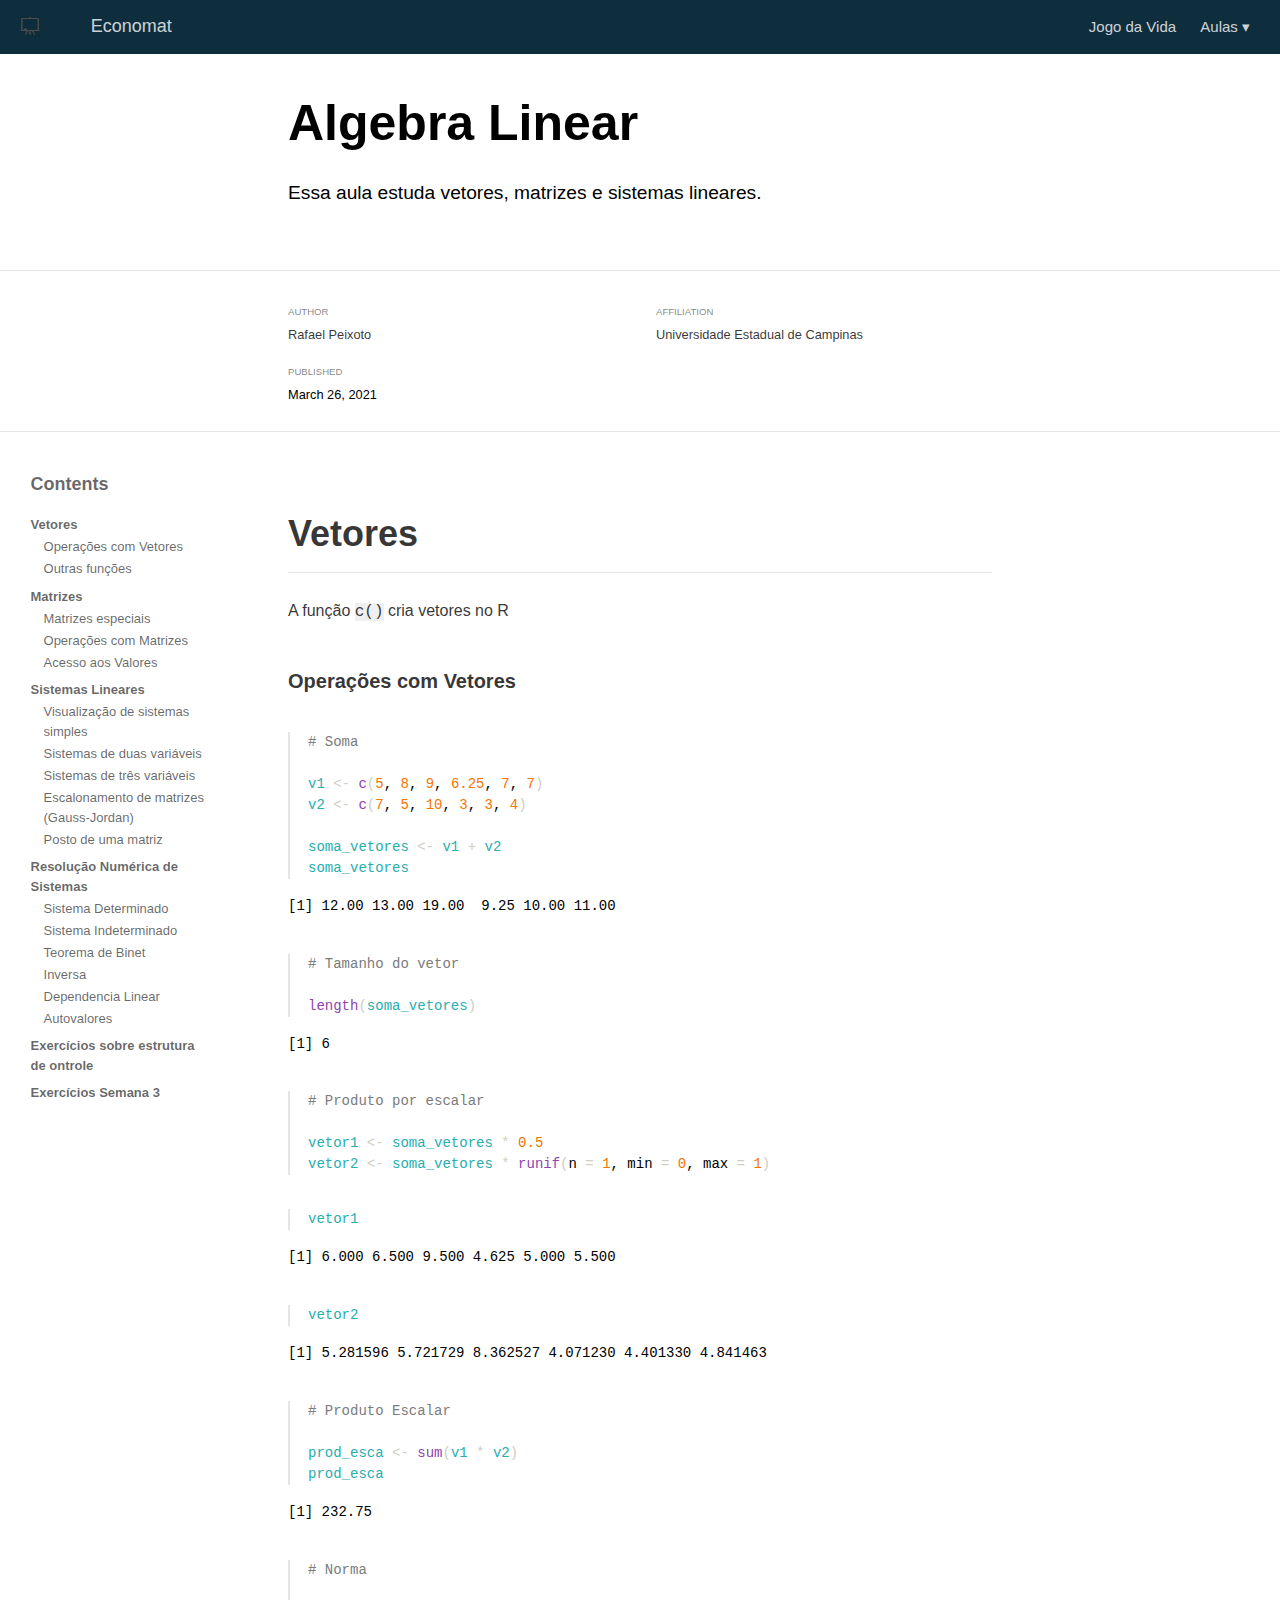
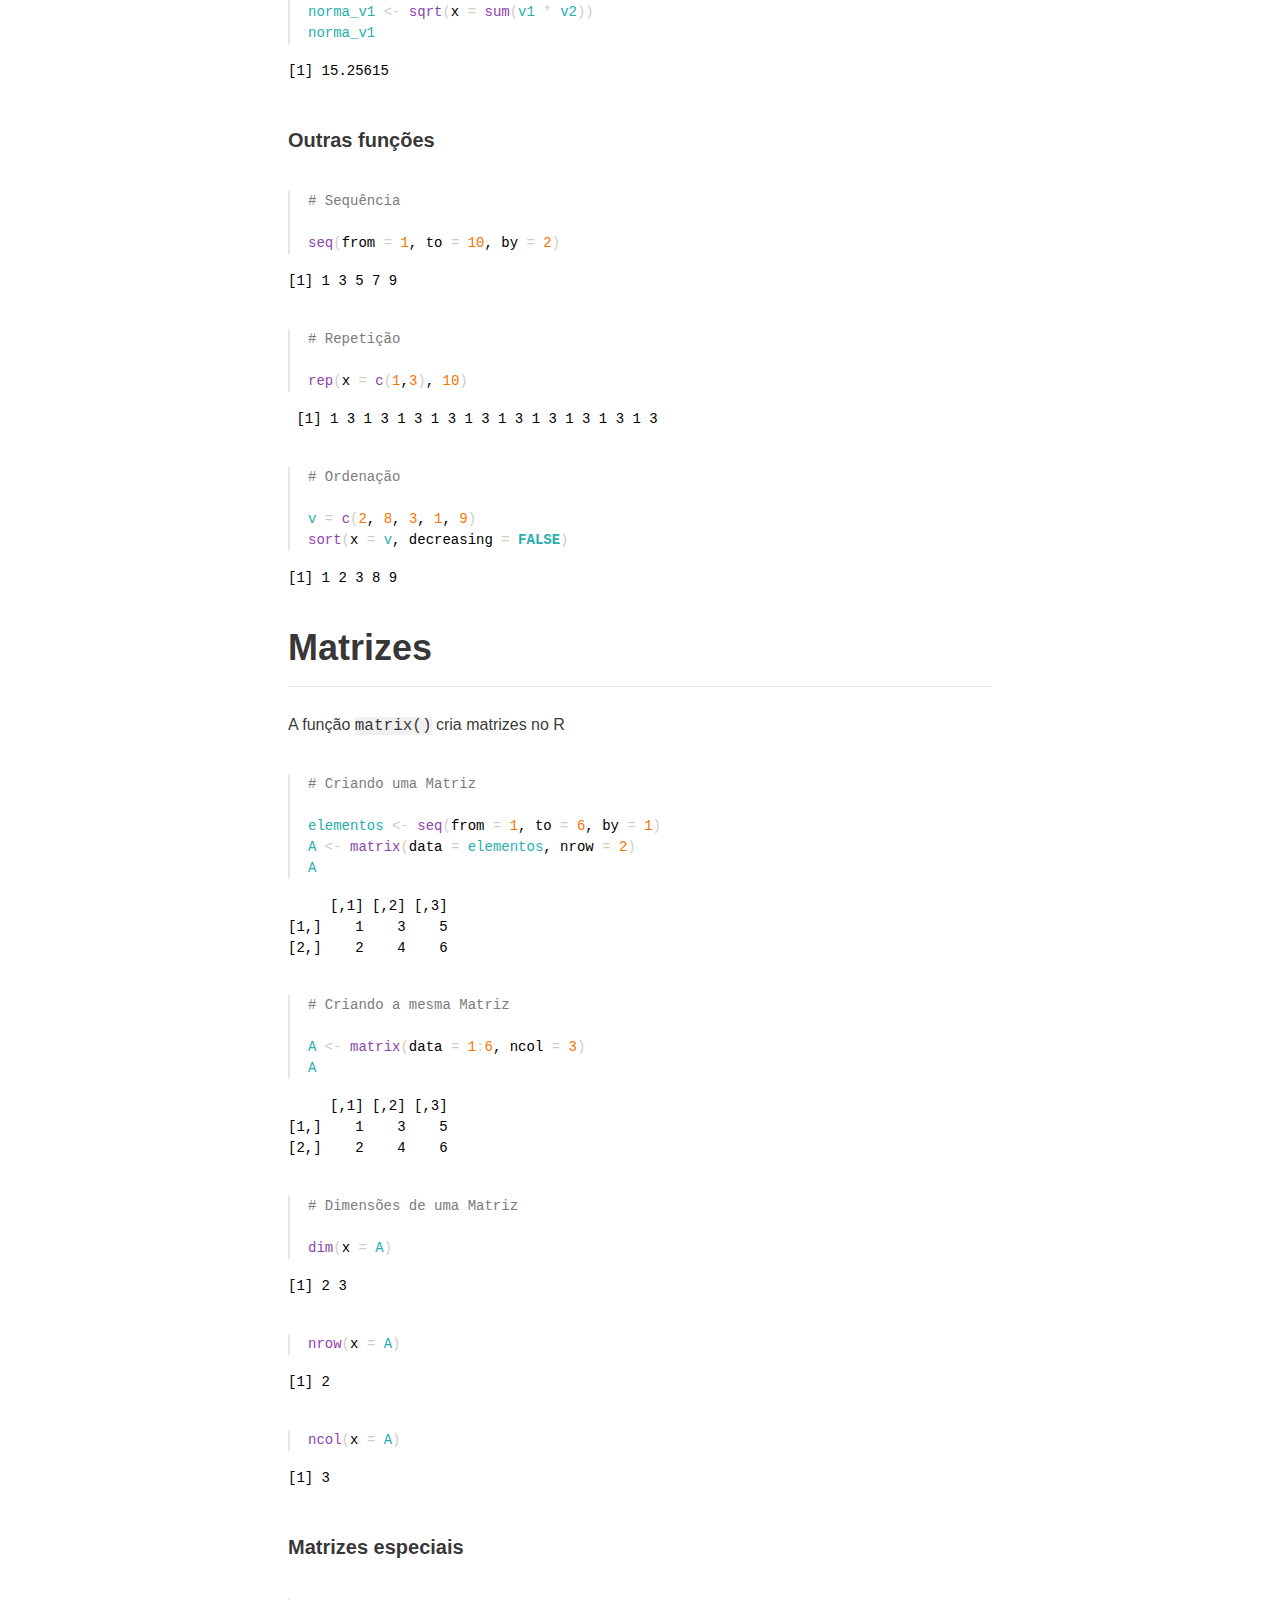
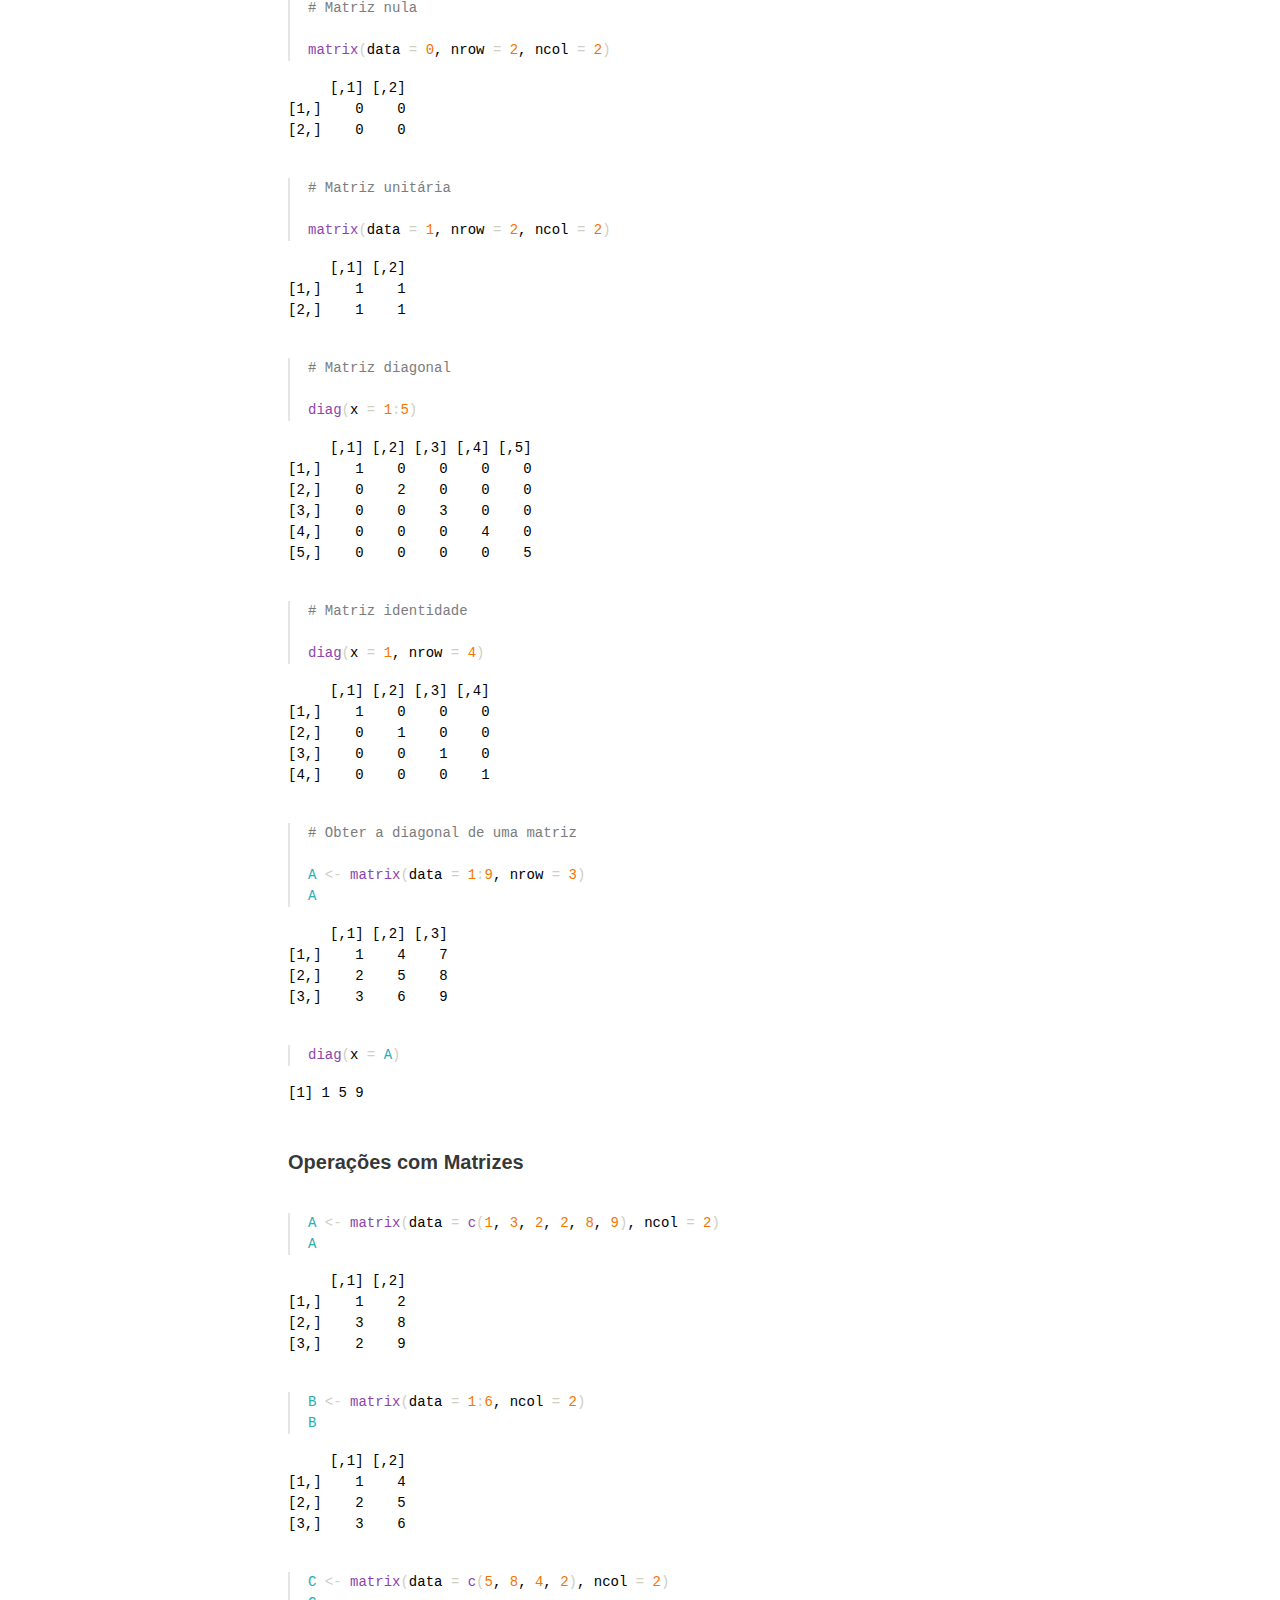
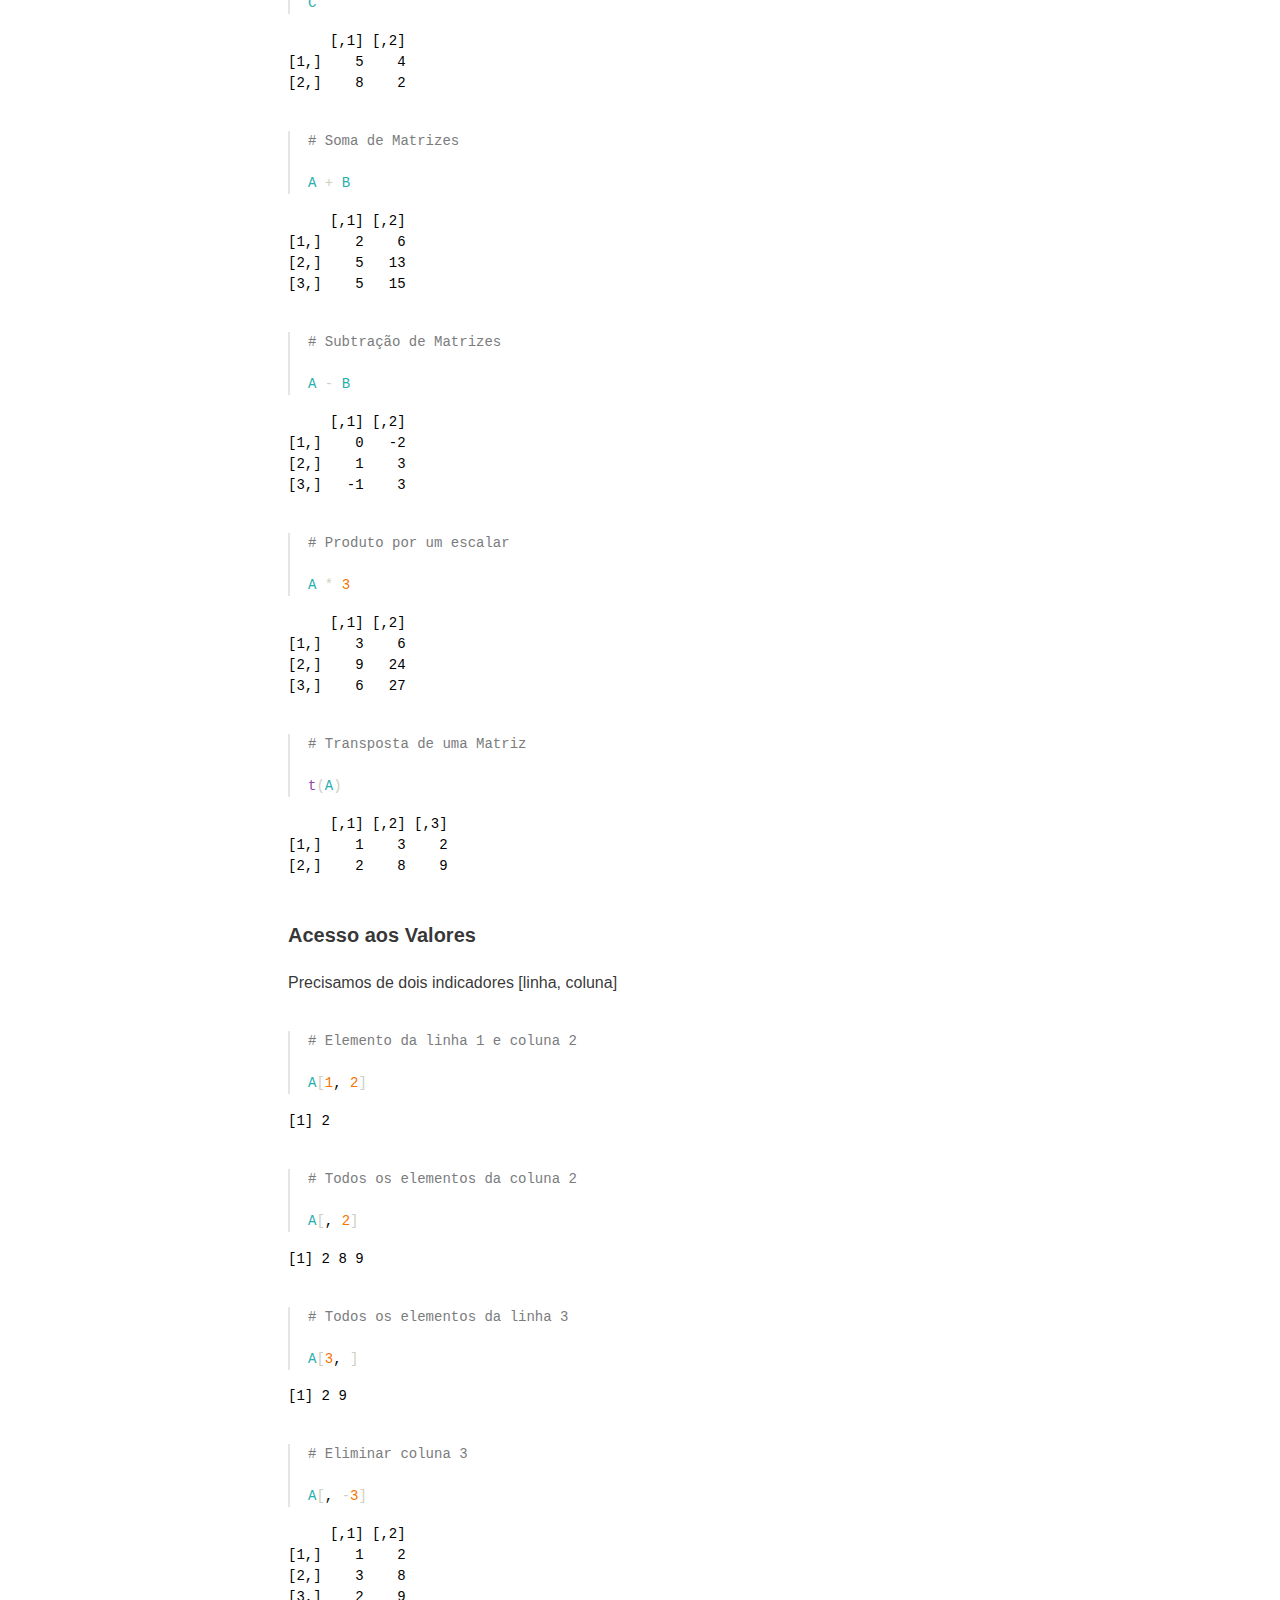
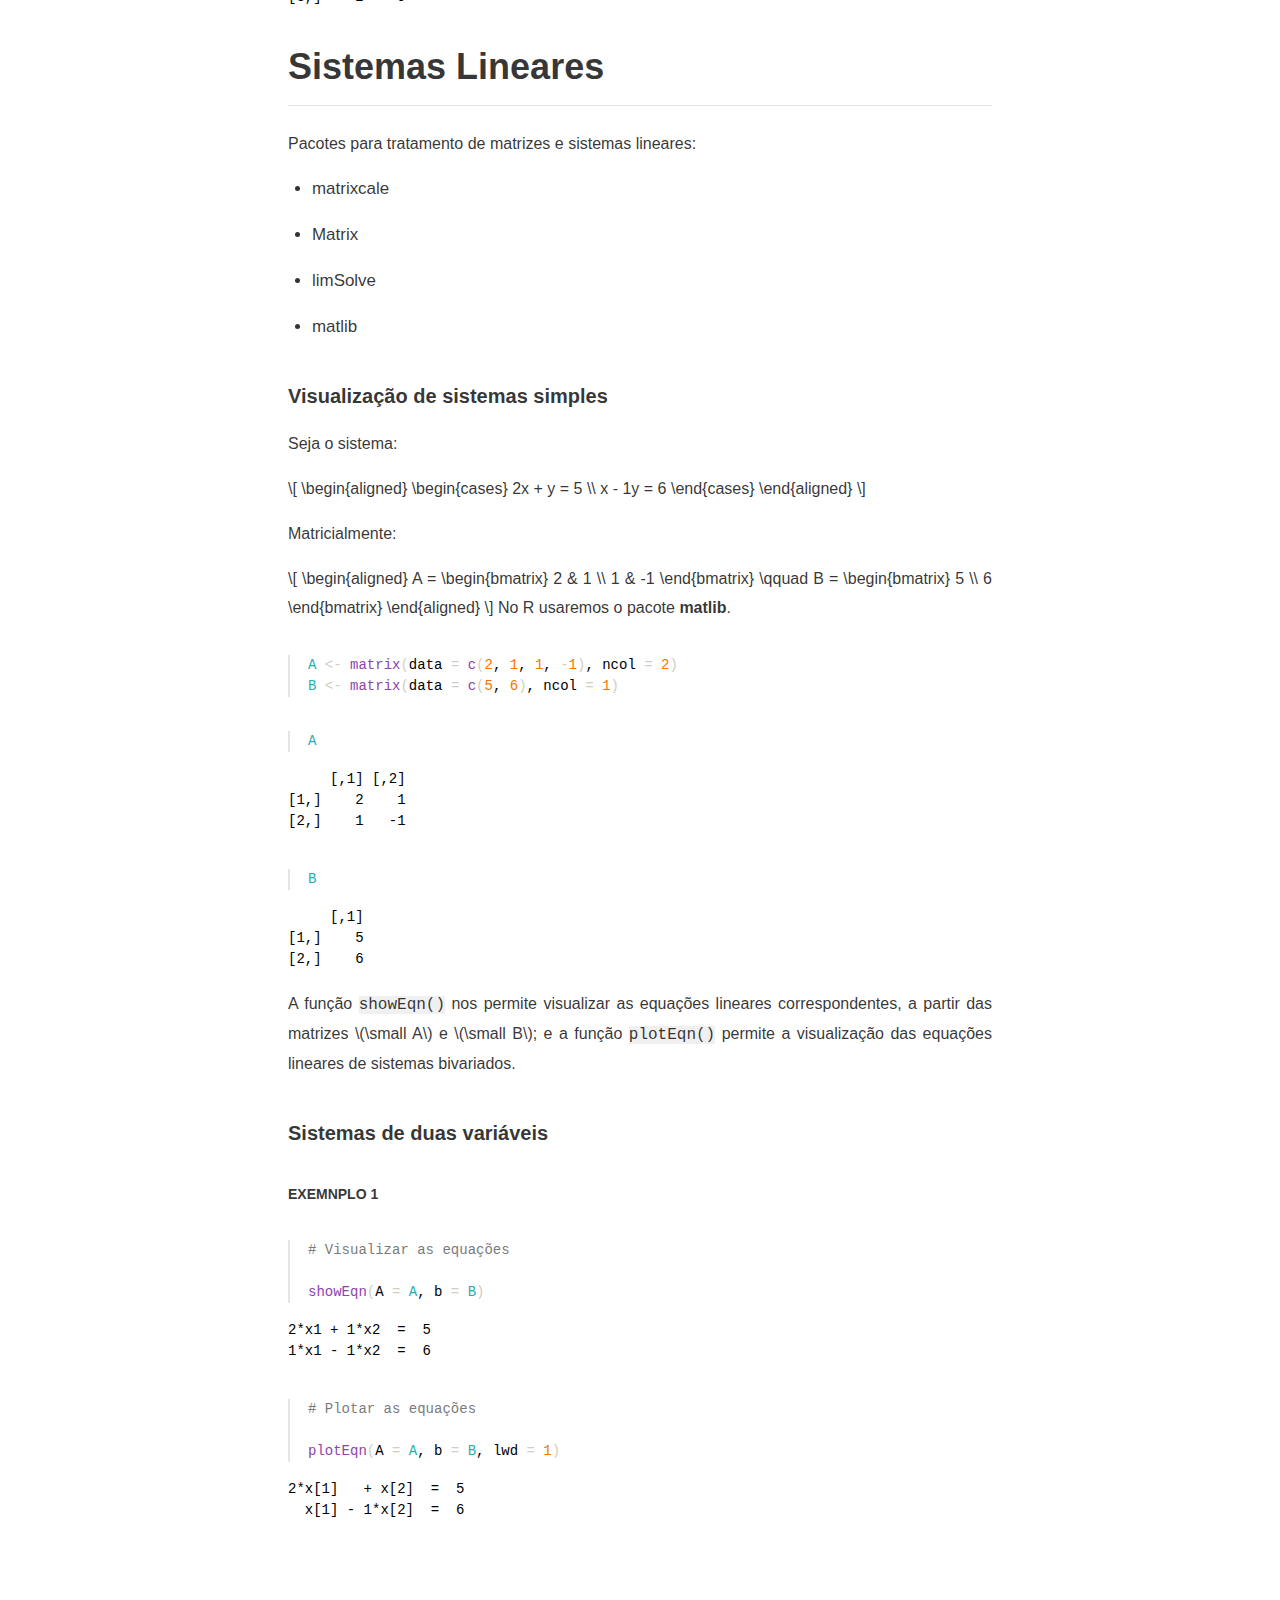
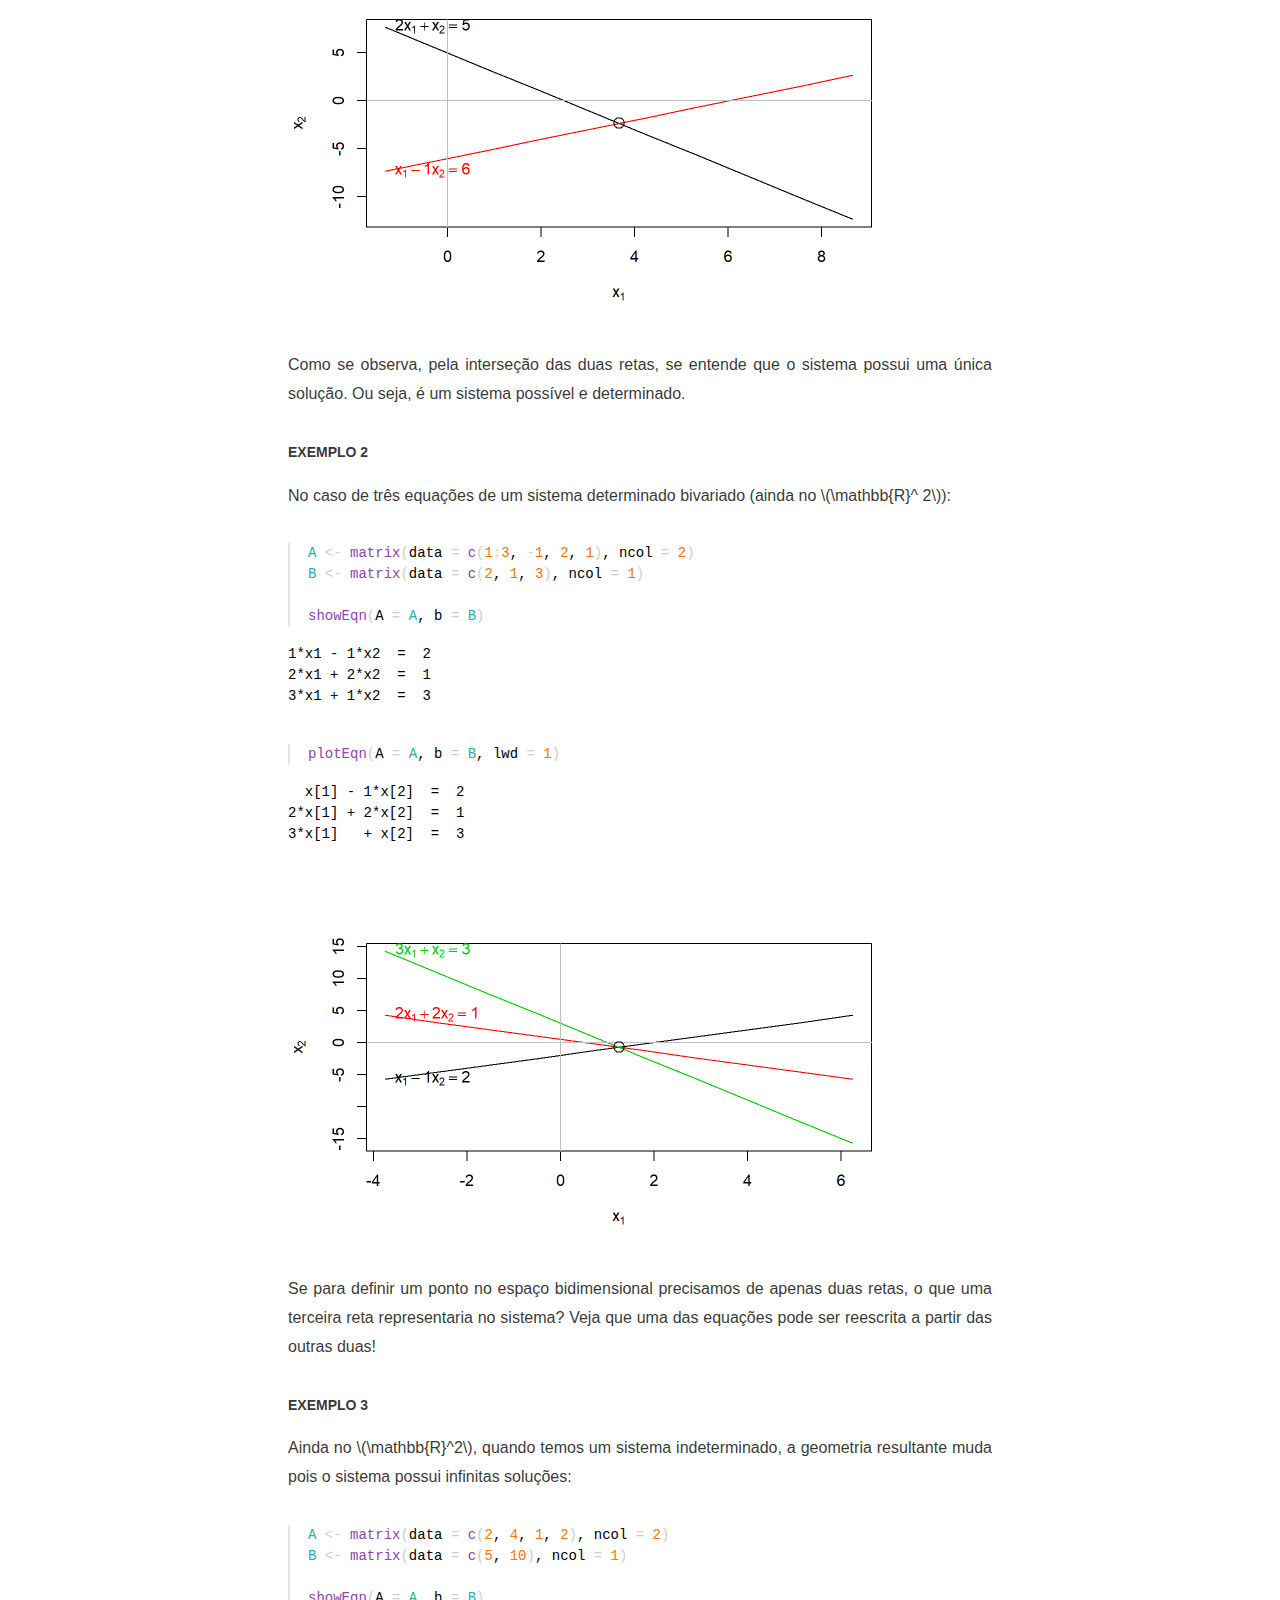
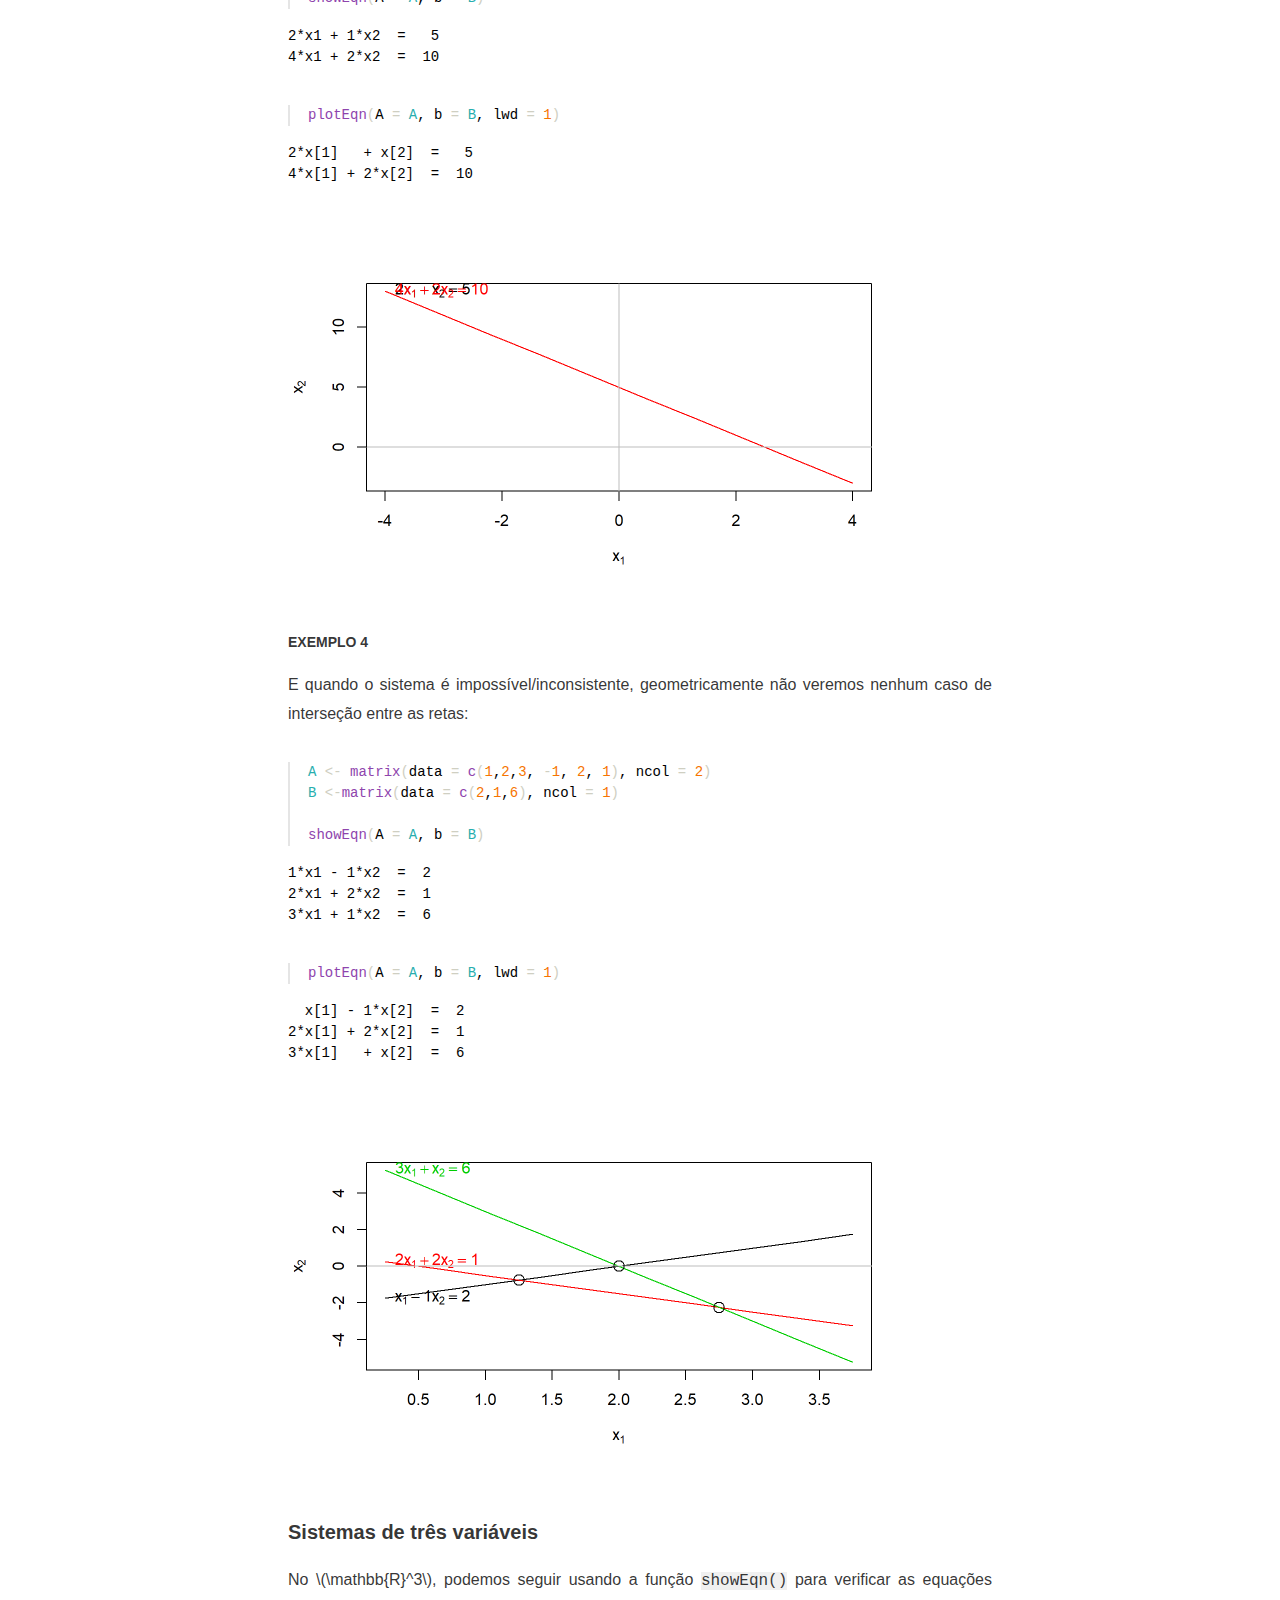
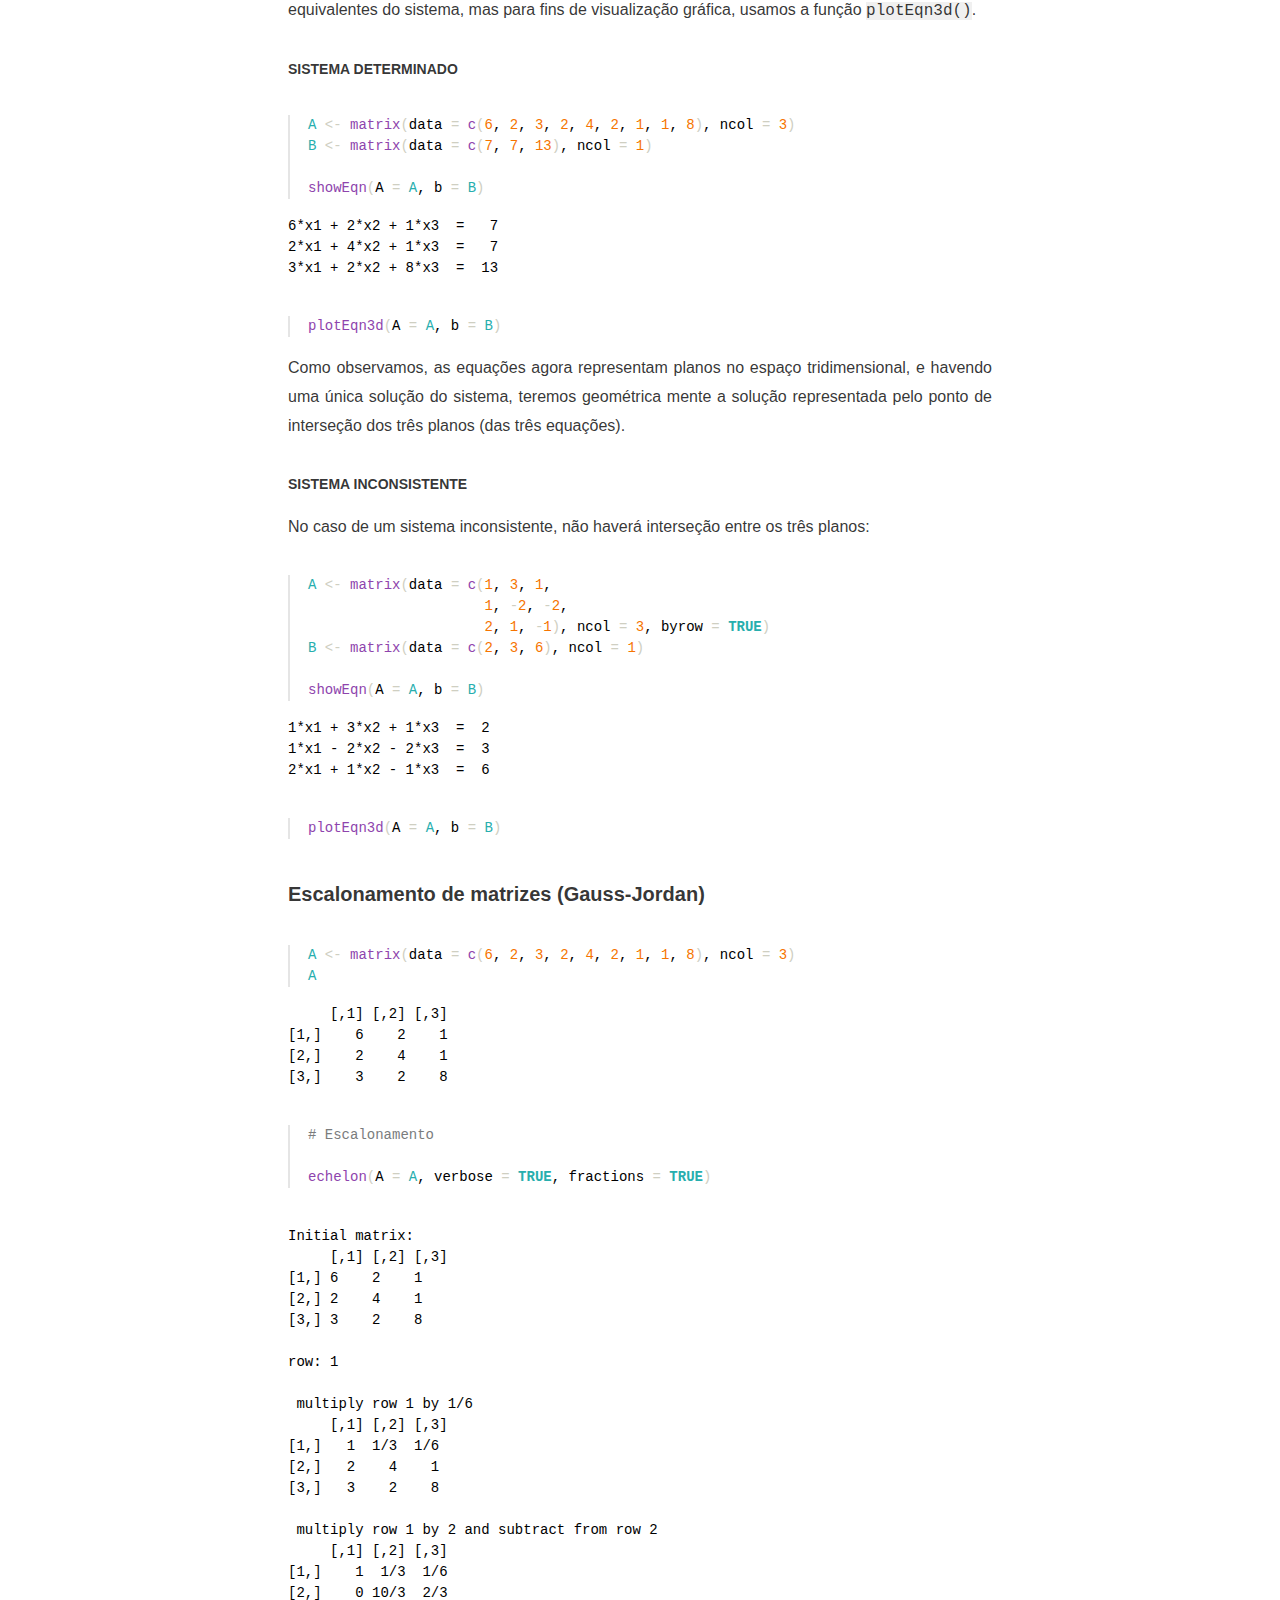
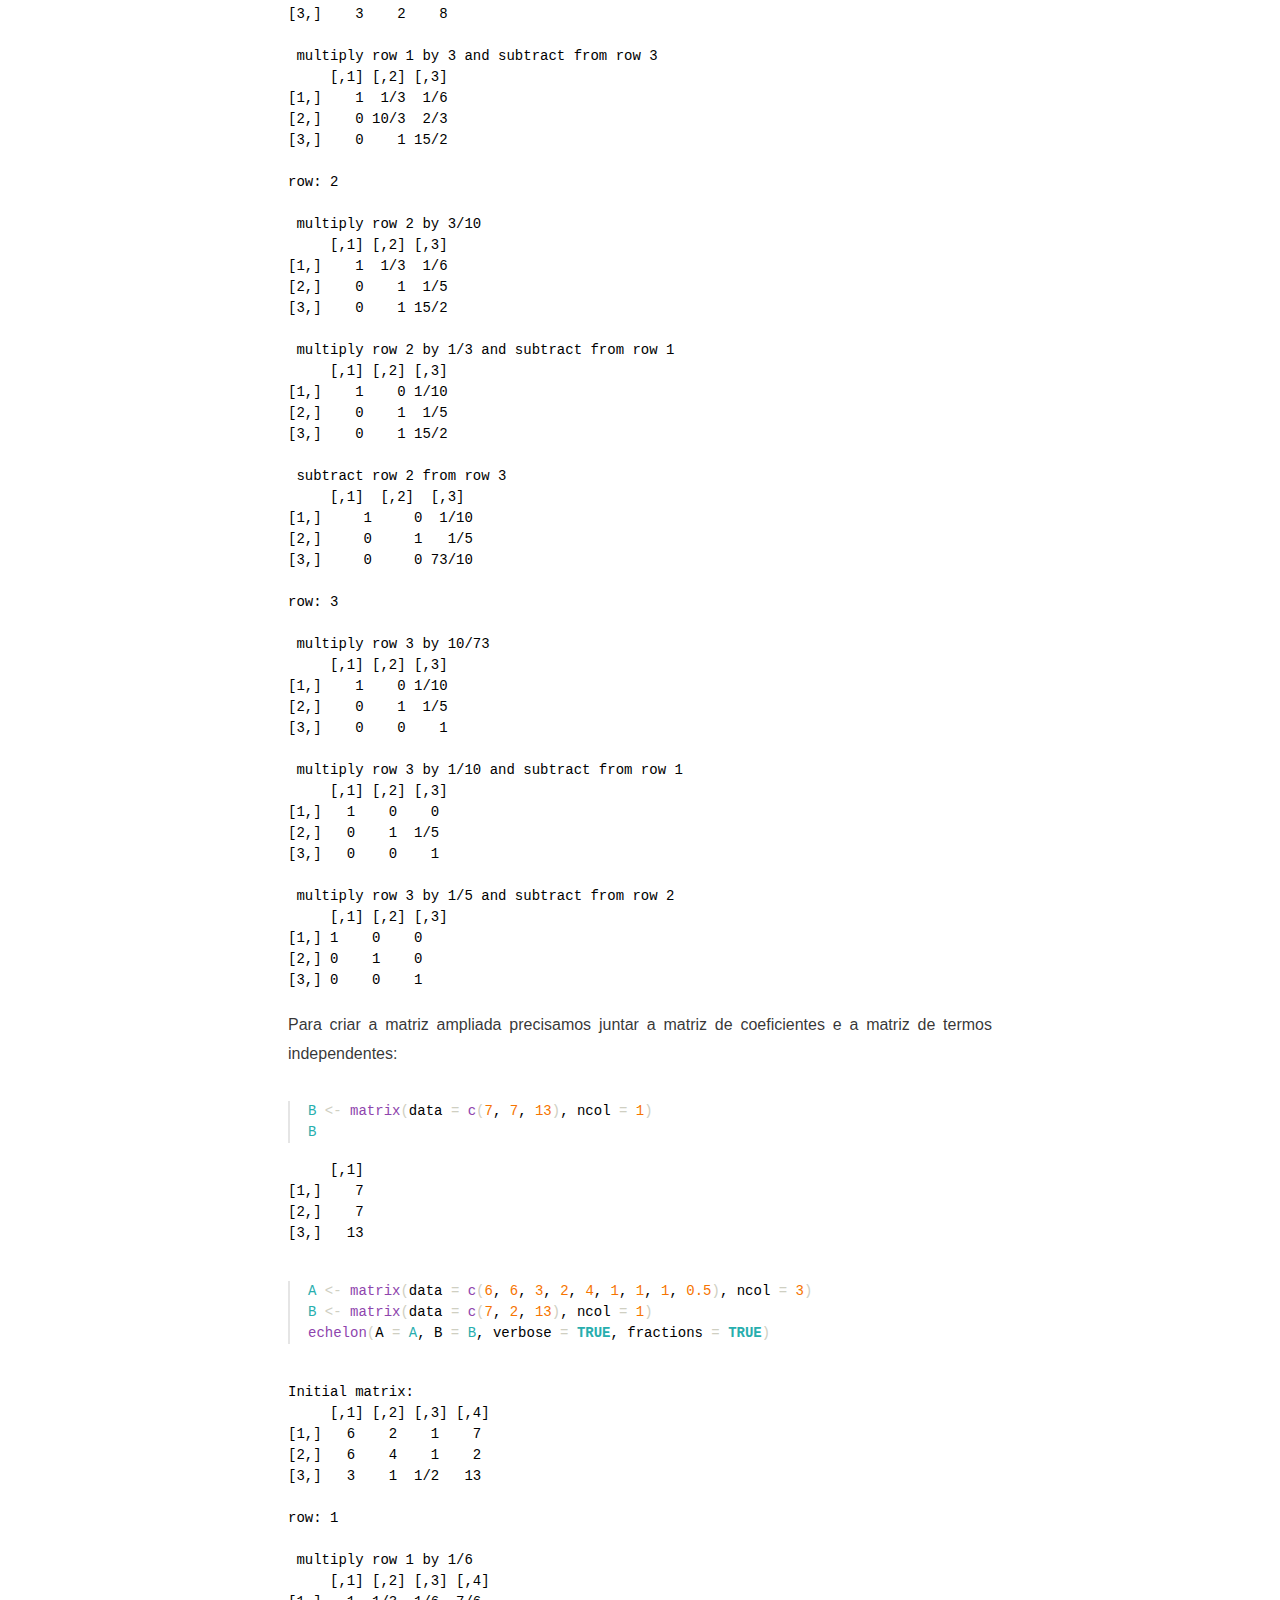
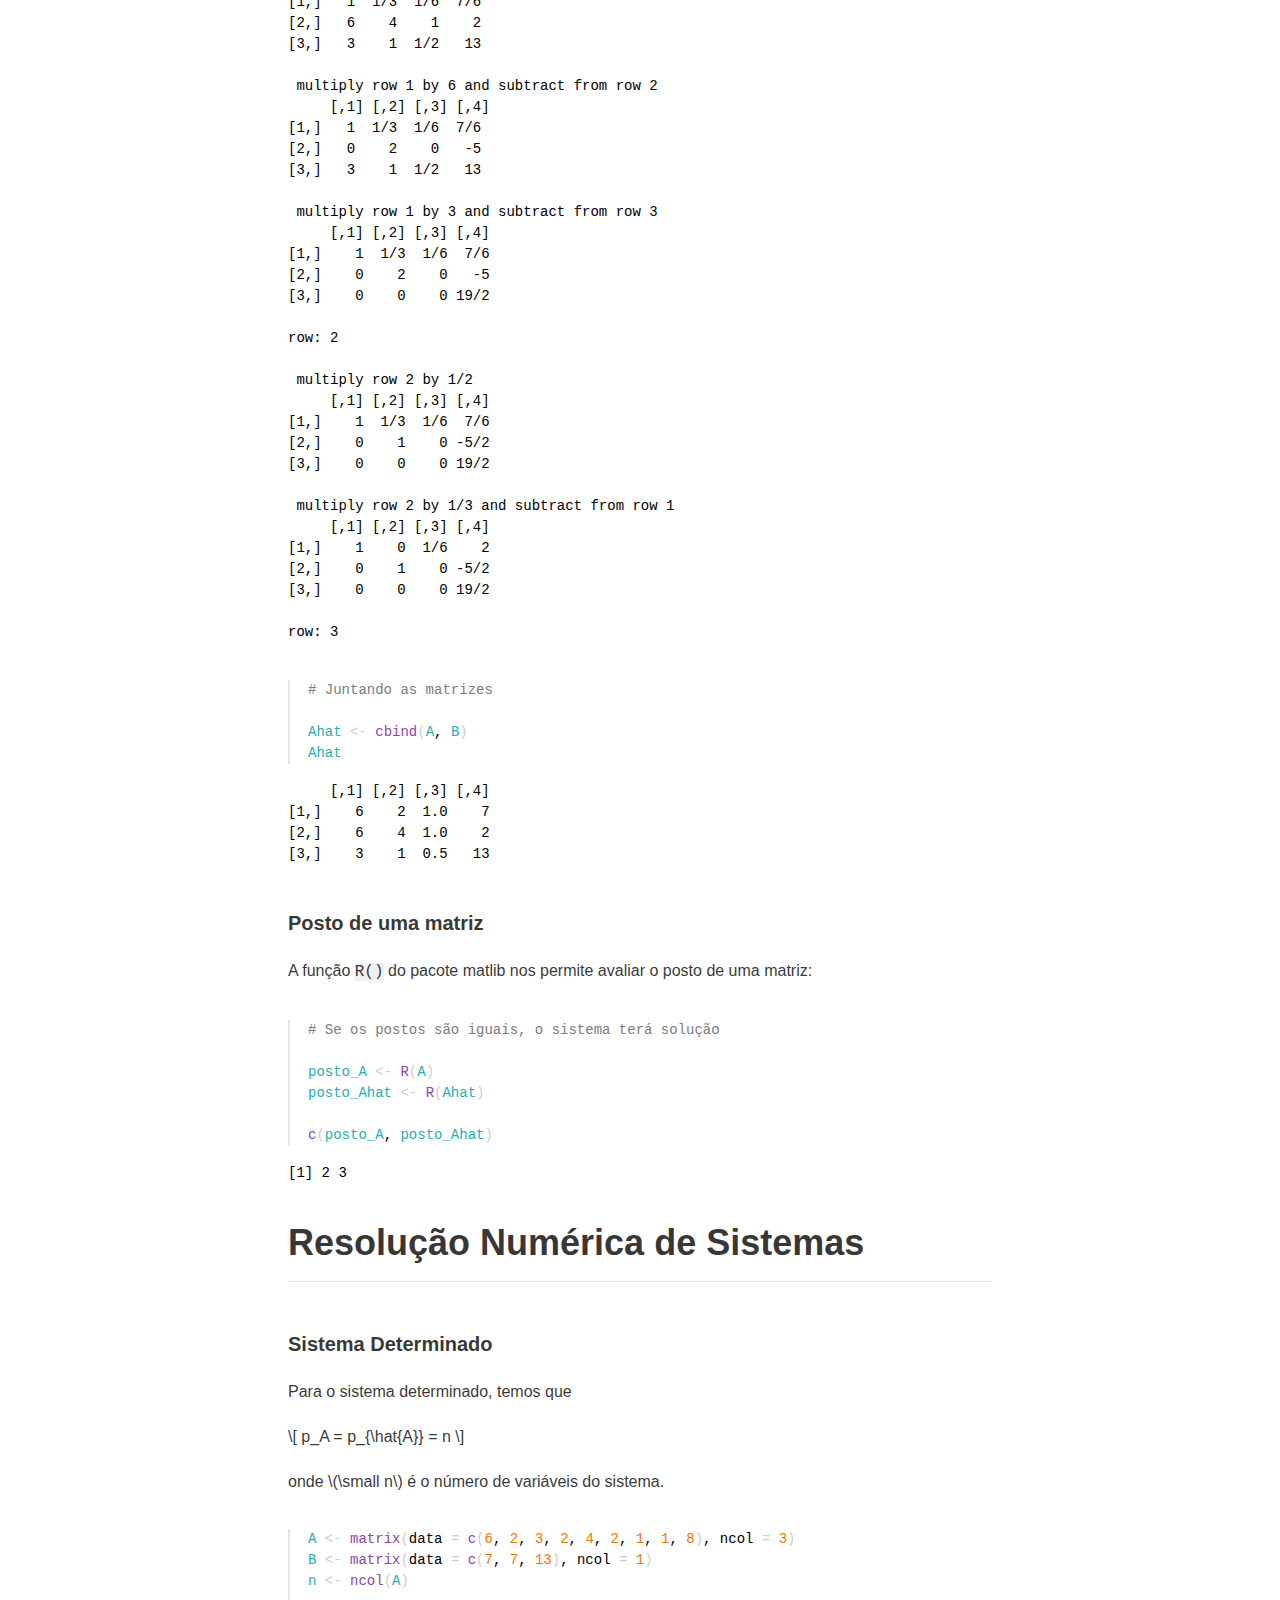
==== commit a0fc9278: "sist1 fin" ====
--- a/docs/about.html
+++ b/docs/about.html
@@ -2086,6 +2086,7 @@
 <a href="cobweb.html">Cobweb</a>
 <a href="ordem2.html">Eq. Ordem 2</a>
 <a href="ordemsup.html">Ordem Superior</a>
+<a href="sist1.html">Sistema Ordem 1</a>
 </div>
 </div>
 <a href="javascript:void(0);" class="nav-toggle">&#9776;</a>
@@ -2207,7 +2208,7 @@
 <pre class="sourceCode r"><code class="sourceCode r"><span class='va'>vetor2</span>
 </code></pre>
 </div>
-<pre><code>[1] 10.550049 11.429220 16.704245  8.132330  8.791708  9.670879</code></pre>
+<pre><code>[1] 5.281596 5.721729 8.362527 4.071230 4.401330 4.841463</code></pre>
 </div>
 <div class="layout-chunk" data-layout="l-body">
 <div class="sourceCode">
@@ -3019,54 +3020,54 @@
 <span class='va'>A</span> <span class='op'>*</span> <span class='va'>B</span>
 </code></pre>
 </div>
-<pre><code>             [,1]         [,2]       [,3]        [,4]       [,5]
- [1,]  1.97685095  2.637793067 -0.1709097  0.77949438 -0.1697666
- [2,] -0.27957421  0.163442634  2.3056332  0.39816074  0.8622028
- [3,]  2.32782828 -0.001585787 -0.7693069 -1.48674814  1.4287202
- [4,]  0.01319151 -0.924124477  0.8347153 -0.05427304 -0.3990050
- [5,] -2.58068636 -3.156491718  1.8824704  0.39304926  0.9149455
- [6,] -0.06542615  1.136464062  1.2023916 -2.39086291 -0.4302586
- [7,] -0.41334401 -0.140952416 -0.1938012 -0.14818355 -0.1502110
- [8,]  2.59133145  1.129510073 -1.1600341 -2.03264067  0.5551561
- [9,] -0.19974760 -2.491981271  1.3681220 -1.81997923  1.0540119
-[10,] -1.68804556  0.142704016  0.1503112  2.59047668  1.9495745
-             [,6]        [,7]        [,8]        [,9]       [,10]
- [1,]  0.35726527  0.54479195  0.71045144  0.12093579 -0.50527050
- [2,] -1.70212893  0.87925324 -0.11567527 -2.30056025  0.08120681
- [3,]  0.61579454 -1.40885920  0.37523183 -2.04403695 -1.86772383
- [4,]  0.13935082 -0.49236688  0.24843597  1.10264483  3.58891104
- [5,]  2.56047043 -0.04537879  0.94609823  0.84502330 -1.97346292
- [6,] -1.61439864  0.02736107  1.18698717 -0.26236584 -2.35061698
- [7,]  1.38535557 -1.47917011  0.03604596 -0.58221675 -1.91172208
- [8,] -2.43197108  2.27754031  0.79457889 -1.92111865 -0.20142443
- [9,] -2.74954715 -2.20195595  0.97673882 -0.06741577  0.84320441
-[10,] -0.02845352  2.05010340 -0.04993779 -0.76210496  0.68938646</code></pre>
+<pre><code>            [,1]       [,2]        [,3]        [,4]         [,5]
+ [1,] -1.2431444 -0.6014673 -0.61867811 -0.08922276 -0.243571767
+ [2,] -0.5841596  0.8260588 -0.45688757  1.63514035 -0.477948894
+ [3,] -0.2316731 -0.6810029  0.05829406  1.79463423  0.879984660
+ [4,]  2.9088246  0.7403537 -0.32136272  0.39026485  2.766570692
+ [5,]  0.4467174 -2.9146258 -1.32087522 -1.40016769  0.006772907
+ [6,] -0.2015124 -0.5872768  2.50984244 -0.22089517 -0.030918062
+ [7,] -1.0960488  2.1745561  0.01057800 -0.07455240  0.819771615
+ [8,]  0.4215363 -0.4921760  0.91193200  2.71064687  1.186241555
+ [9,] -0.1022465 -0.9478400 -0.52825615 -0.73923064  2.480085678
+[10,]  2.1503562 -0.1103646 -0.45084321 -0.17528750  2.773766818
+            [,6]       [,7]       [,8]        [,9]      [,10]
+ [1,] -1.5821670  1.9954737 -0.2125535  0.42276317  2.6419592
+ [2,]  0.3468822 -1.1556064  0.3800551 -0.02849104  0.1408164
+ [3,]  2.2886529 -0.5487077  0.3501825 -0.39063934  1.9799739
+ [4,]  1.2371746  0.4006236  1.2371225 -0.72206445  0.7131415
+ [5,]  0.4234085  2.0561660 -1.6434841 -0.96310206  1.3329131
+ [6,]  0.0659618 -1.0394174 -0.2901746  2.13405833  1.6877145
+ [7,] -0.1465980  1.7319404 -0.1252809  0.02919759 -0.1879857
+ [8,]  0.3066615  0.1604951  1.3440793 -0.25220189  2.2970765
+ [9,] -0.7169569 -1.7381969 -0.1144933  0.12172019 -0.5936854
+[10,]  0.2606461 -3.2297602  0.2078783  0.79365122  0.1187252</code></pre>
 <div class="sourceCode">
 <pre class="sourceCode r"><code class="sourceCode r"><span class='va'>A</span> <span class='op'>%*%</span> <span class='va'>B</span>
 </code></pre>
 </div>
-<pre><code>            [,1]       [,2]       [,3]        [,4]       [,5]
- [1,]  0.9938655 -3.7309864  4.5522411  1.42000159  3.7608506
- [2,] -1.4184994  0.7751247 -1.3288096 -2.52155881 -0.8933873
- [3,]  1.0392495  4.1453159  2.6158826 -4.92927853 -6.7984345
- [4,]  1.4520863 -2.1428715  2.0579063  0.10890153  8.4537281
- [5,] -6.0320999  7.9910496 -0.3209918  0.08380835  0.7225981
- [6,] -5.1239885  1.1136269  1.9894389 -3.21518739  0.0225107
- [7,] -2.7391669  3.2879656 -0.4839578 -2.77454947 -5.6744185
- [8,]  7.9646920 -0.5860431  2.7216186  6.98664010 -7.1396897
- [9,] -3.0590553  2.9376885  1.2365207 -4.94641999 -1.4093955
-[10,]  3.2322680 -3.6443159 -1.7754987  5.30872208  4.9346859
-             [,6]       [,7]       [,8]       [,9]      [,10]
- [1,]  5.95629065  3.5948044 -4.3321155  0.4266339 -0.7405074
- [2,]  5.12318341  1.7659080  2.1793587  3.0943642  3.3751705
- [3,] -0.03959789  6.7095507  0.9329672  8.2343062  0.8640957
- [4,]  3.18427174 -0.4438895 -1.3685704 -4.6234702 -3.4690237
- [5,]  0.70768109 -1.8240165 -9.4876407 -8.2360025 -2.6058889
- [6,]  2.76104601  4.2737939 -3.4401771 -2.5917601 -5.1458223
- [7,]  1.53290217  5.1794165 -2.9718640  3.0624102  1.1503788
- [8,] -3.32543937  2.7871569 -2.6589193  8.6706184  8.9524173
- [9,]  3.46481964  8.3290385 -3.5026001  0.3530313 -1.2923100
-[10,]  0.80393092 -4.6363067 -0.8109415 -3.4473722  1.6077858</code></pre>
+<pre><code>           [,1]       [,2]       [,3]       [,4]      [,5]       [,6]
+ [1,] -2.005692 -1.3974710 -3.7056104 -1.1869698  5.763612 -1.6799257
+ [2,] -8.464407 -0.7826035 -3.6956537  1.0705172  6.322141  0.3334676
+ [3,] 10.553641 -3.8983068  3.0766211 -0.3555769 -1.553541 -2.4610104
+ [4,]  9.335963  1.8400621  5.1711165 10.0631380  1.397078 -3.9503722
+ [5,] -1.126481 -0.7253447 -4.7055129 -4.8750488 -2.325087  2.5091202
+ [6,] -3.949350  8.7732526 -2.0593389  2.1167130  1.443260 -3.4160718
+ [7,] -2.569474 -1.1980199 -4.5618422 -2.9353359 -2.855815  6.4556553
+ [8,] -4.210534  9.0109132 -0.3447915  7.1990917  9.251563 -4.3761655
+ [9,] -4.449794 -3.4256986  0.8739393 -0.2229326  3.733417  0.6464915
+[10,] -5.018859 -2.2944999  3.1885910 -3.3107969 -1.978207 -1.2357499
+            [,7]       [,8]        [,9]       [,10]
+ [1,] 10.3824948 -1.4268635  1.68684160  0.38044718
+ [2,] -0.7811521 -0.7757293 -0.25048700 -0.27479443
+ [3,]  6.1982439 -1.5135562  4.39754267  0.32662715
+ [4,]  0.1454935  1.4207191 -1.73987632 -4.80213515
+ [5,]  6.6221101 -3.9875545  0.08684518  4.10556975
+ [6,]  0.9771600  2.5098039  2.39593574 -8.07949703
+ [7,] -3.7776042 -0.5932850 -1.96290677  5.64778785
+ [8,]  1.2066680  8.0987369  1.27857708 -5.76866455
+ [9,] -1.4843989 -1.3901030 -1.70157786  4.06629750
+[10,] -1.2961787 -2.9746355 -3.76441989  0.08591679</code></pre>
 <div class="sourceCode">
 <pre class="sourceCode r"><code class="sourceCode r"><span class='va'>C</span> <span class='op'>=</span> <span class='va'>A</span> <span class='op'>%*%</span> <span class='va'>B</span>
 <span class='fu'><a href='https://rdrr.io/r/base/det.html'>det</a></span><span class='op'>(</span><span class='va'>C</span><span class='op'>)</span> <span class='op'>==</span> <span class='fu'><a href='https://rdrr.io/r/base/det.html'>det</a></span><span class='op'>(</span><span class='va'>A</span> <span class='op'>%*%</span> <span class='va'>B</span><span class='op'>)</span>
@@ -3235,33 +3236,33 @@
 <span class='va'>notas</span>
 </code></pre>
 </div>
-<pre><code>  [1] 498.0368 496.8187 517.4338 498.9388 507.2851 475.8379 536.3180
-  [8] 535.7041 508.4909 508.5773 500.7933 519.3354 490.1823 489.2373
- [15] 497.9161 526.6797 515.1088 498.1005 473.6683 501.9816 482.8166
- [22] 498.9245 512.4836 520.1285 488.6387 460.8951 503.7758 505.5996
- [29] 514.9753 482.9350 491.8421 469.1067 479.1165 487.6381 511.1203
- [36] 495.5932 531.2411 497.6885 502.3628 534.7925 524.8541 506.6856
- [43] 498.4812 515.7652 565.1426 484.7626 531.6333 501.9248 491.7815
- [50] 519.5835 522.5611 468.5922 488.2129 516.9791 485.5881 505.5929
- [57] 475.3099 516.3805 478.3660 487.5648 512.2753 486.6493 499.8239
- [64] 508.3172 506.8702 515.0624 481.8286 506.2760 505.7845 475.9142
- [71] 490.6238 499.0099 511.6090 533.3013 534.9954 483.0735 521.0264
- [78] 495.8033 491.5243 473.0262 511.4558 483.6711 482.6113 537.2641
- [85] 496.8289 486.4473 487.5622 508.8091 492.1757 502.8958 496.8729
- [92] 465.0350 496.9658 501.3405 519.1321 467.6980 509.8034 482.6991
- [99] 512.4218 526.3270</code></pre>
+<pre><code>  [1] 526.3270 511.4801 516.5246 517.2575 475.5450 512.2344 490.5952
+  [8] 488.5419 497.9601 505.1940 531.8196 509.2128 495.6917 504.0212
+ [15] 533.7617 536.1538 485.2179 511.9729 507.0139 508.2988 503.3499
+ [22] 501.4606 469.7100 528.9623 514.7226 518.1238 462.0055 495.0727
+ [29] 520.3872 466.1905 505.3716 528.3601 522.4470 521.4131 475.0385
+ [36] 543.8303 488.5260 520.0508 514.4851 488.3699 498.4811 499.0524
+ [43] 478.8888 512.7190 511.7143 516.2719 508.6608 483.7336 495.1102
+ [50] 492.4429 494.5428 514.7768 485.0872 464.5737 448.4833 509.4191
+ [57] 492.6039 492.6724 507.4947 501.8425 495.2574 494.3712 536.7571
+ [64] 496.5883 493.5919 492.4008 468.5105 513.5221 513.2796 506.2140
+ [71] 497.4249 522.0508 495.6376 486.4058 487.3021 466.7299 486.3172
+ [78] 465.0135 497.1010 496.4338 508.4171 476.0948 543.1003 504.6420
+ [85] 520.8046 495.7461 538.2288 532.4704 502.1349 513.3546 490.4029
+ [92] 479.0554 498.0652 497.9108 459.1602 509.4008 493.6896 475.1451
+ [99] 515.5652 509.2252</code></pre>
 <div class="sourceCode">
 <pre class="sourceCode r"><code class="sourceCode r"><span class='va'>resultado</span> <span class='op'>&lt;-</span> <span class='fu'><a href='https://rdrr.io/r/base/ifelse.html'>ifelse</a></span><span class='op'>(</span>test <span class='op'>=</span> <span class='va'>notas</span> <span class='op'>&gt;</span> <span class='fl'>500</span>, yes <span class='op'>=</span> <span class='st'>"A"</span>, no <span class='op'>=</span> <span class='st'>"R"</span><span class='op'>)</span>
 <span class='va'>resultado</span>
 </code></pre>
 </div>
-<pre><code>  [1] &quot;R&quot; &quot;R&quot; &quot;A&quot; &quot;R&quot; &quot;A&quot; &quot;R&quot; &quot;A&quot; &quot;A&quot; &quot;A&quot; &quot;A&quot; &quot;A&quot; &quot;A&quot; &quot;R&quot; &quot;R&quot; &quot;R&quot; &quot;A&quot;
- [17] &quot;A&quot; &quot;R&quot; &quot;R&quot; &quot;A&quot; &quot;R&quot; &quot;R&quot; &quot;A&quot; &quot;A&quot; &quot;R&quot; &quot;R&quot; &quot;A&quot; &quot;A&quot; &quot;A&quot; &quot;R&quot; &quot;R&quot; &quot;R&quot;
- [33] &quot;R&quot; &quot;R&quot; &quot;A&quot; &quot;R&quot; &quot;A&quot; &quot;R&quot; &quot;A&quot; &quot;A&quot; &quot;A&quot; &quot;A&quot; &quot;R&quot; &quot;A&quot; &quot;A&quot; &quot;R&quot; &quot;A&quot; &quot;A&quot;
- [49] &quot;R&quot; &quot;A&quot; &quot;A&quot; &quot;R&quot; &quot;R&quot; &quot;A&quot; &quot;R&quot; &quot;A&quot; &quot;R&quot; &quot;A&quot; &quot;R&quot; &quot;R&quot; &quot;A&quot; &quot;R&quot; &quot;R&quot; &quot;A&quot;
- [65] &quot;A&quot; &quot;A&quot; &quot;R&quot; &quot;A&quot; &quot;A&quot; &quot;R&quot; &quot;R&quot; &quot;R&quot; &quot;A&quot; &quot;A&quot; &quot;A&quot; &quot;R&quot; &quot;A&quot; &quot;R&quot; &quot;R&quot; &quot;R&quot;
- [81] &quot;A&quot; &quot;R&quot; &quot;R&quot; &quot;A&quot; &quot;R&quot; &quot;R&quot; &quot;R&quot; &quot;A&quot; &quot;R&quot; &quot;A&quot; &quot;R&quot; &quot;R&quot; &quot;R&quot; &quot;A&quot; &quot;A&quot; &quot;R&quot;
- [97] &quot;A&quot; &quot;R&quot; &quot;A&quot; &quot;A&quot;</code></pre>
+<pre><code>  [1] &quot;A&quot; &quot;A&quot; &quot;A&quot; &quot;A&quot; &quot;R&quot; &quot;A&quot; &quot;R&quot; &quot;R&quot; &quot;R&quot; &quot;A&quot; &quot;A&quot; &quot;A&quot; &quot;R&quot; &quot;A&quot; &quot;A&quot; &quot;A&quot;
+ [17] &quot;R&quot; &quot;A&quot; &quot;A&quot; &quot;A&quot; &quot;A&quot; &quot;A&quot; &quot;R&quot; &quot;A&quot; &quot;A&quot; &quot;A&quot; &quot;R&quot; &quot;R&quot; &quot;A&quot; &quot;R&quot; &quot;A&quot; &quot;A&quot;
+ [33] &quot;A&quot; &quot;A&quot; &quot;R&quot; &quot;A&quot; &quot;R&quot; &quot;A&quot; &quot;A&quot; &quot;R&quot; &quot;R&quot; &quot;R&quot; &quot;R&quot; &quot;A&quot; &quot;A&quot; &quot;A&quot; &quot;A&quot; &quot;R&quot;
+ [49] &quot;R&quot; &quot;R&quot; &quot;R&quot; &quot;A&quot; &quot;R&quot; &quot;R&quot; &quot;R&quot; &quot;A&quot; &quot;R&quot; &quot;R&quot; &quot;A&quot; &quot;A&quot; &quot;R&quot; &quot;R&quot; &quot;A&quot; &quot;R&quot;
+ [65] &quot;R&quot; &quot;R&quot; &quot;R&quot; &quot;A&quot; &quot;A&quot; &quot;A&quot; &quot;R&quot; &quot;A&quot; &quot;R&quot; &quot;R&quot; &quot;R&quot; &quot;R&quot; &quot;R&quot; &quot;R&quot; &quot;R&quot; &quot;R&quot;
+ [81] &quot;A&quot; &quot;R&quot; &quot;A&quot; &quot;A&quot; &quot;A&quot; &quot;R&quot; &quot;A&quot; &quot;A&quot; &quot;A&quot; &quot;A&quot; &quot;R&quot; &quot;R&quot; &quot;R&quot; &quot;R&quot; &quot;R&quot; &quot;A&quot;
+ [97] &quot;R&quot; &quot;R&quot; &quot;A&quot; &quot;A&quot;</code></pre>
 </div>
 <h4 id="exercício-3">Exercício 3</h4>
 <p>Elabore uma função que calcule o cofator Aij de uma matriz A de ordem n.</p>
@@ -3411,17 +3412,17 @@
 <span class='fu'><a href='https://rdrr.io/r/base/det.html'>det</a></span><span class='op'>(</span><span class='va'>A</span><span class='op'>)</span>
 </code></pre>
 </div>
-<pre><code>[1] 30536081138</code></pre>
+<pre><code>[1] -45333169666</code></pre>
 <div class="sourceCode">
 <pre class="sourceCode r"><code class="sourceCode r"><span class='fu'><a href='https://rdrr.io/r/base/det.html'>det</a></span><span class='op'>(</span><span class='va'>B</span><span class='op'>)</span>
 </code></pre>
 </div>
-<pre><code>[1] -19352573558</code></pre>
+<pre><code>[1] 73559478181</code></pre>
 <div class="sourceCode">
 <pre class="sourceCode r"><code class="sourceCode r"><span class='fu'><a href='https://rdrr.io/r/base/det.html'>det</a></span><span class='op'>(</span><span class='va'>A</span> <span class='op'>+</span> <span class='va'>B</span><span class='op'>)</span>
 </code></pre>
 </div>
-<pre><code>[1] -5.874197e+12</code></pre>
+<pre><code>[1] 278527212872</code></pre>
 <div class="sourceCode">
 <pre class="sourceCode r"><code class="sourceCode r"><span class='fu'><a href='https://rdrr.io/r/base/det.html'>det</a></span><span class='op'>(</span><span class='va'>A</span> <span class='op'>+</span> <span class='va'>B</span><span class='op'>)</span> <span class='op'>==</span> <span class='op'>(</span><span class='fu'><a href='https://rdrr.io/r/base/det.html'>det</a></span><span class='op'>(</span><span class='va'>A</span><span class='op'>)</span> <span class='op'>+</span> <span class='fu'><a href='https://rdrr.io/r/base/det.html'>det</a></span><span class='op'>(</span><span class='va'>B</span><span class='op'>)</span><span class='op'>)</span>
 </code></pre>
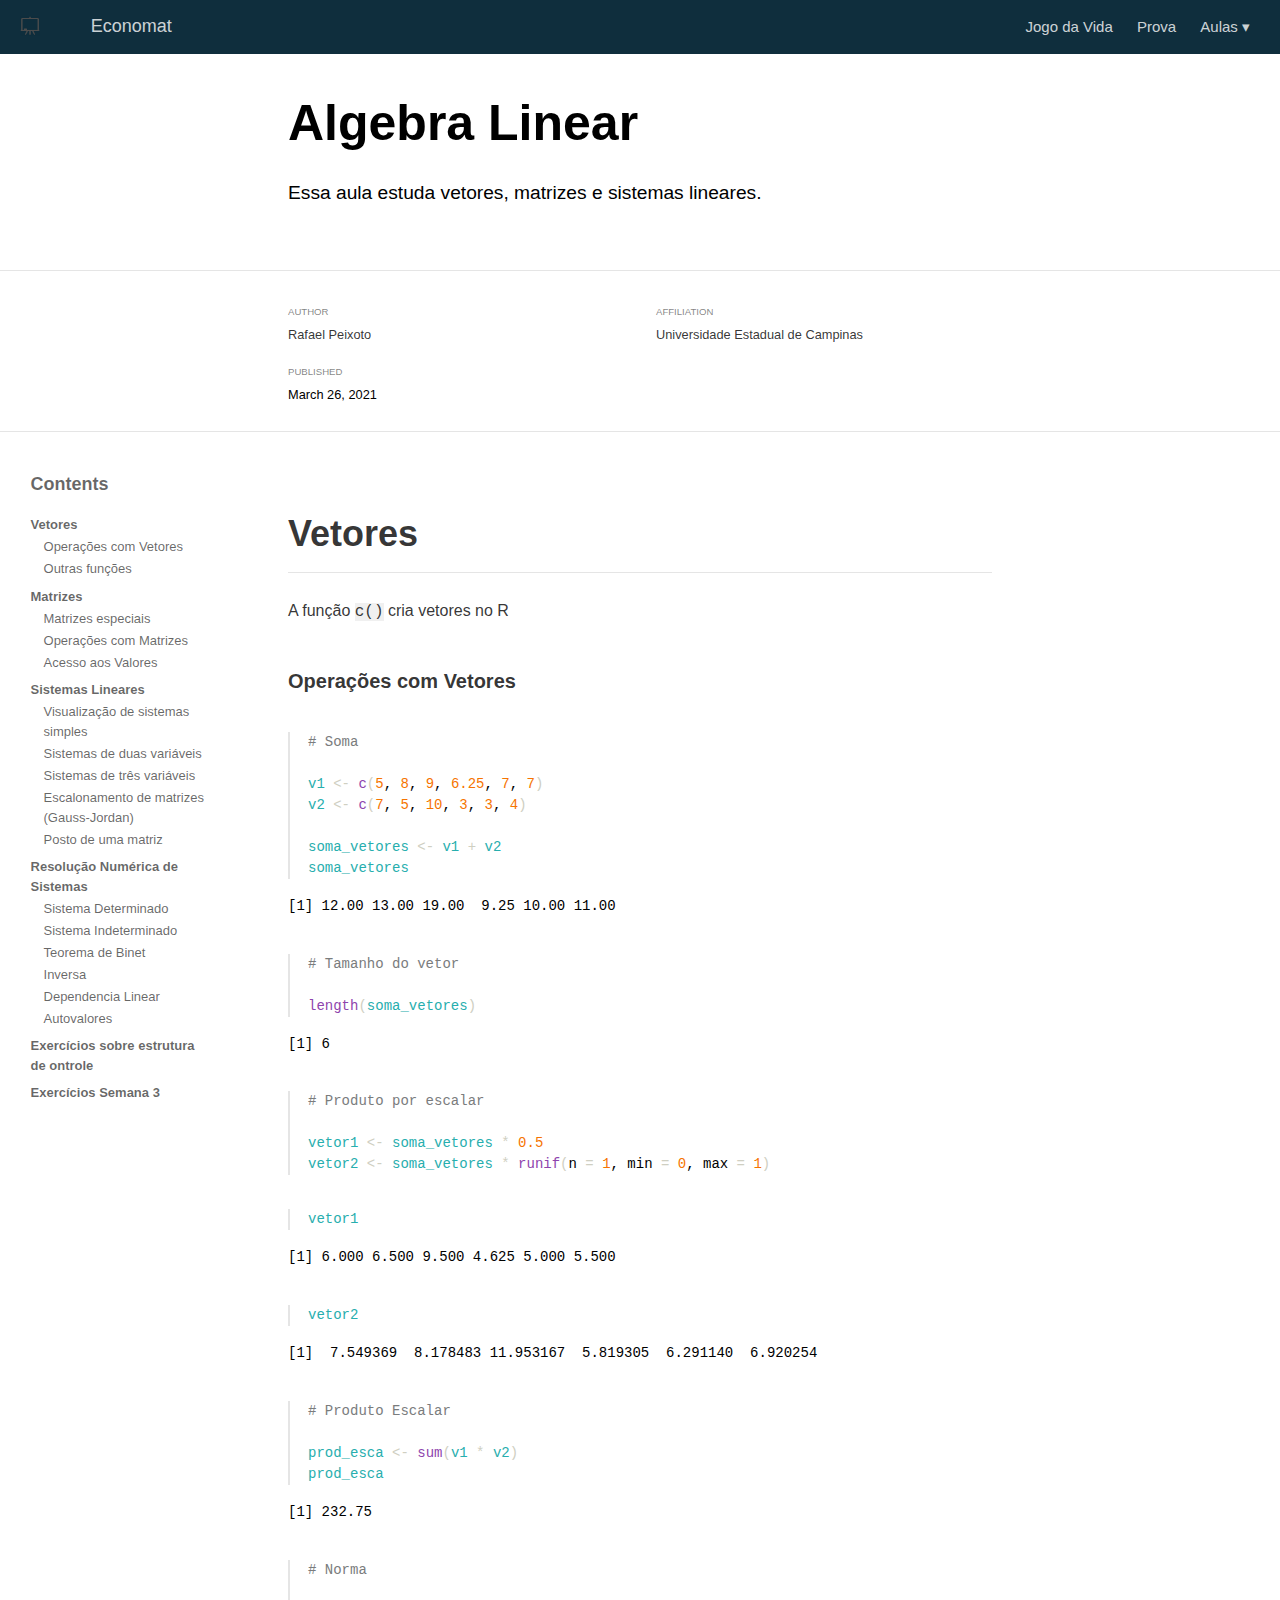
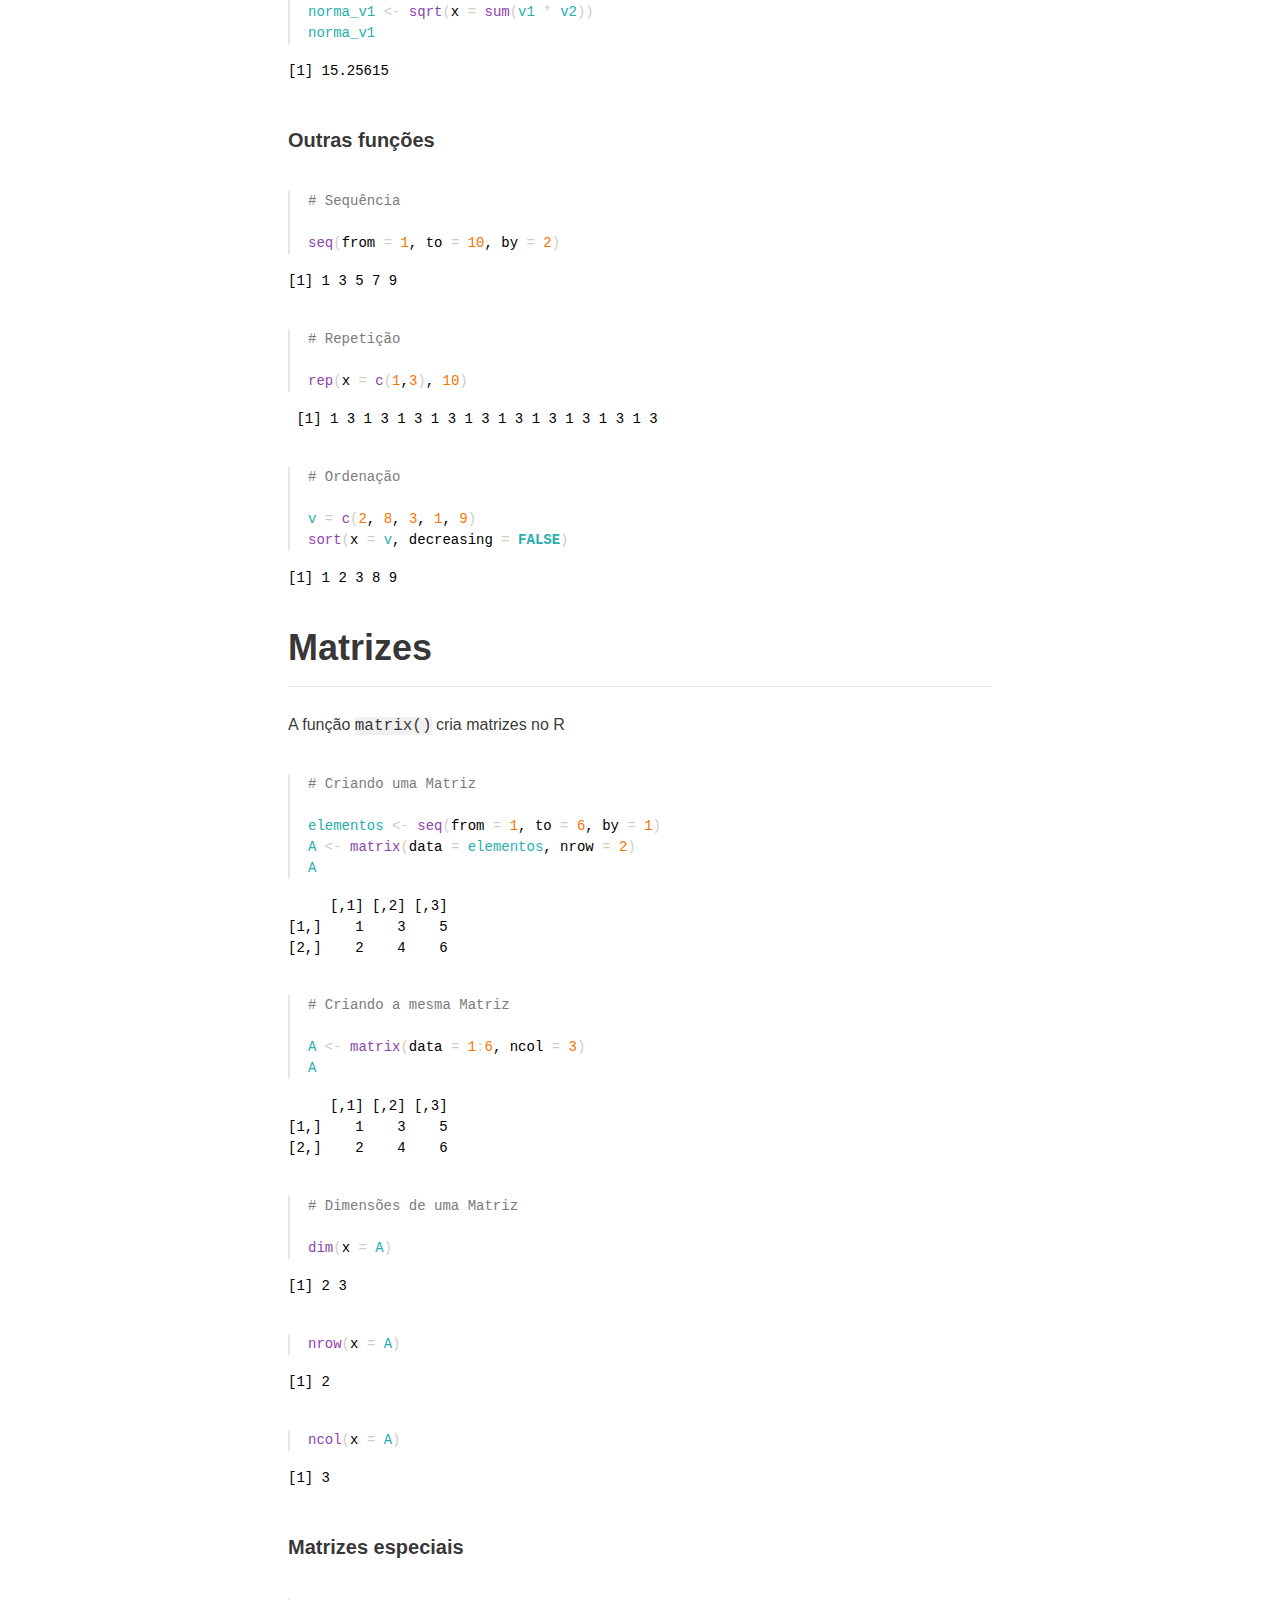
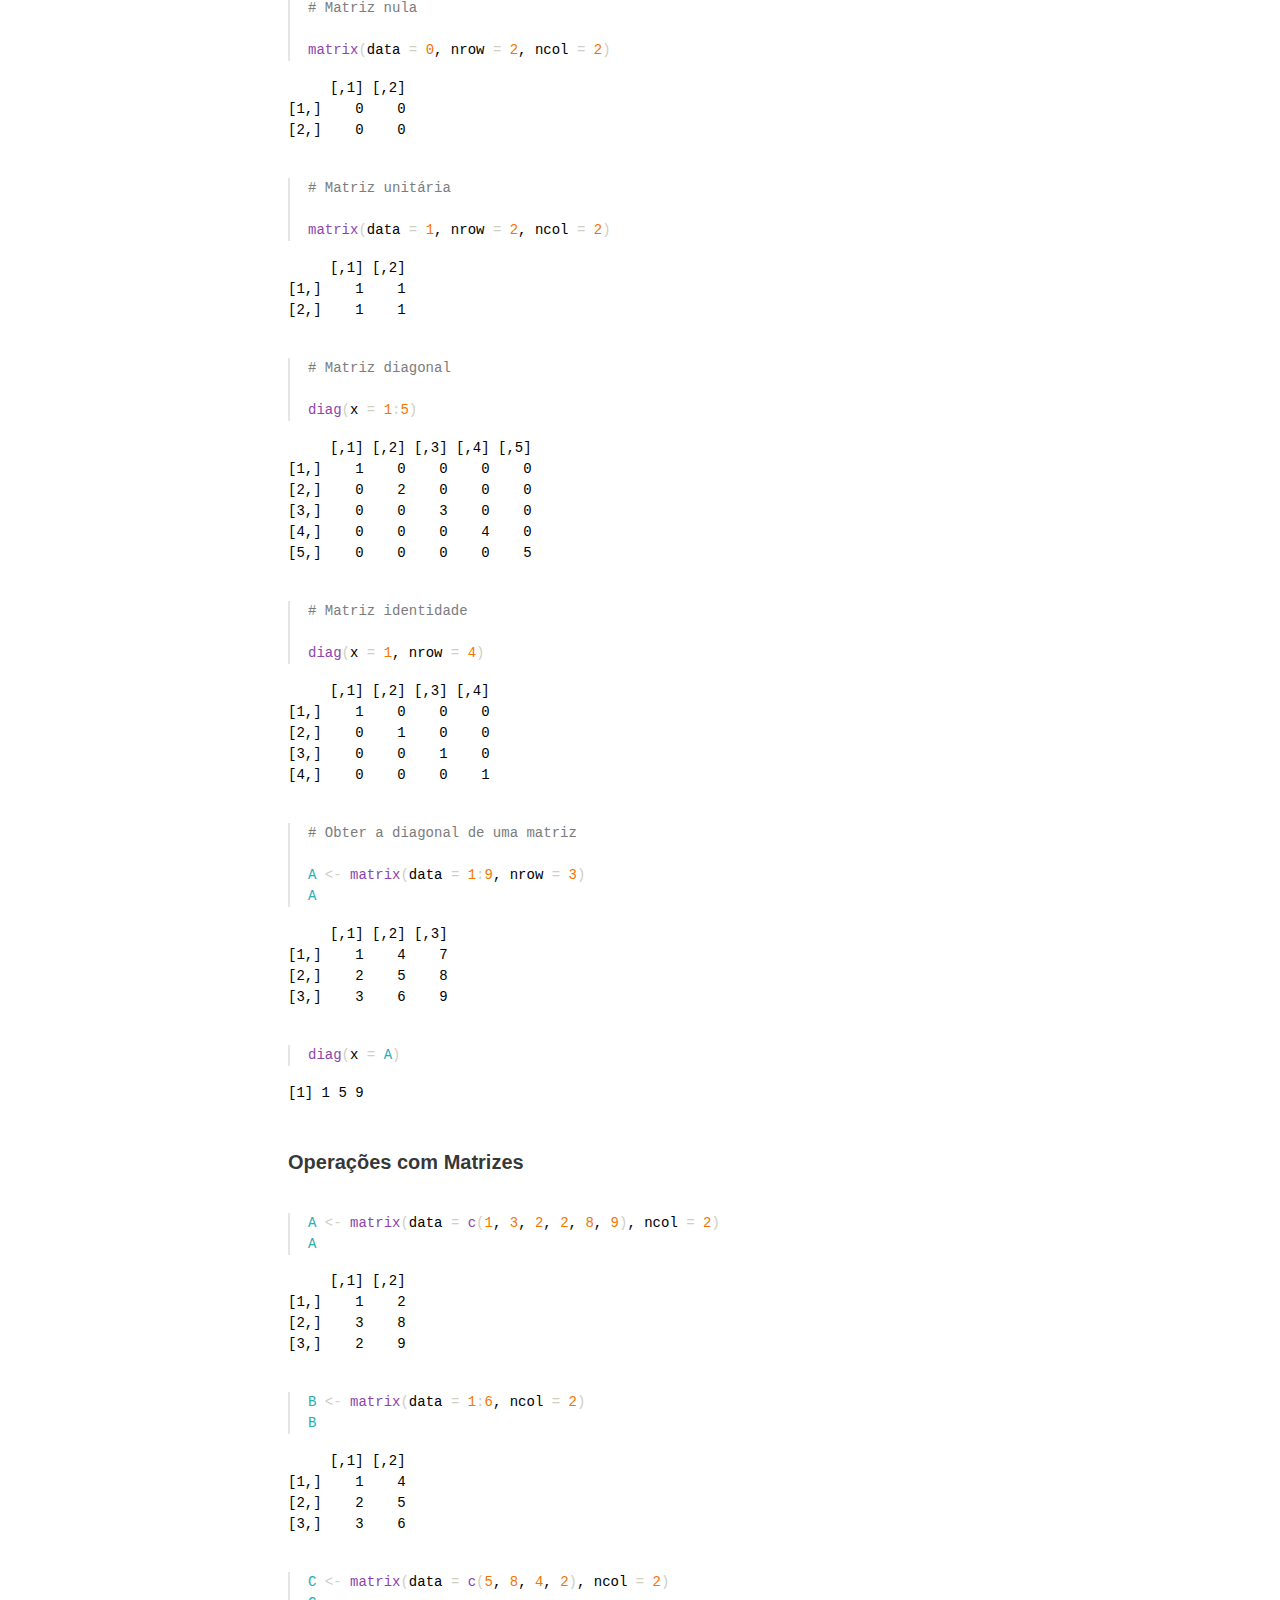
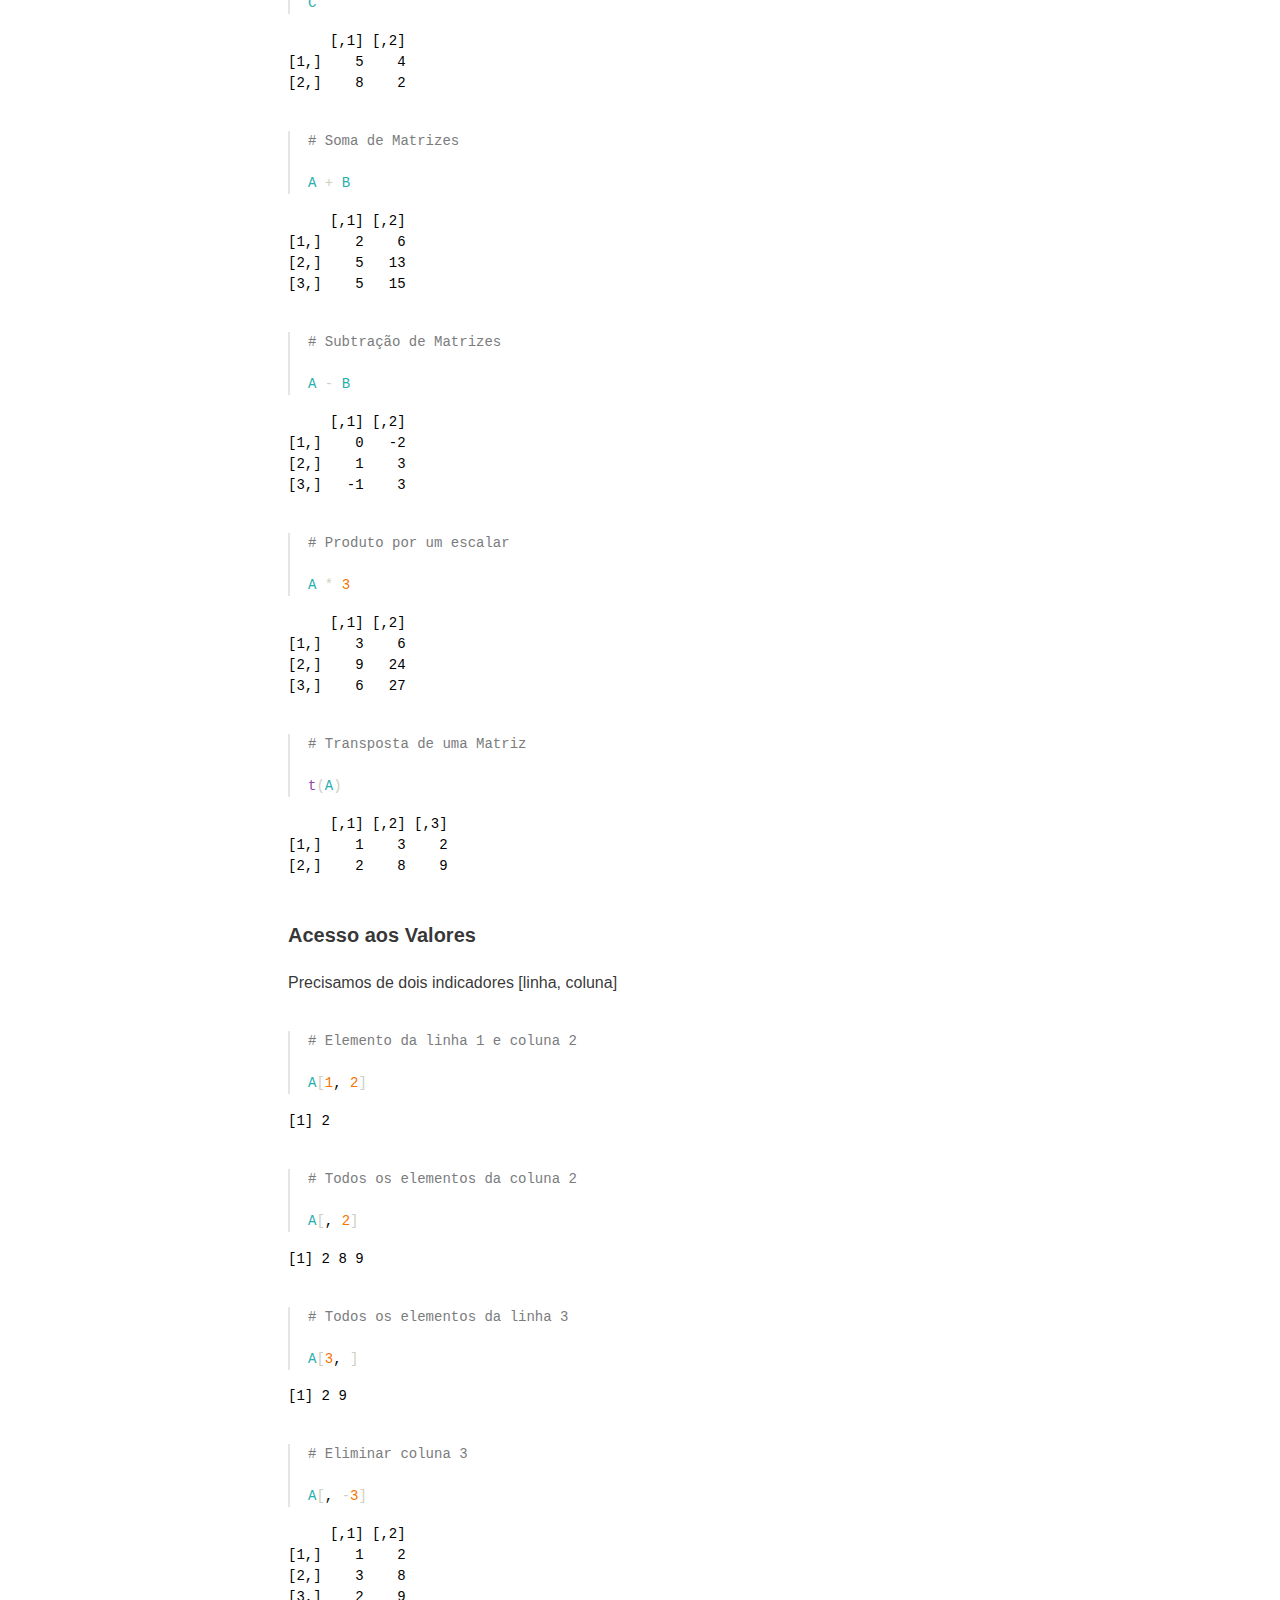
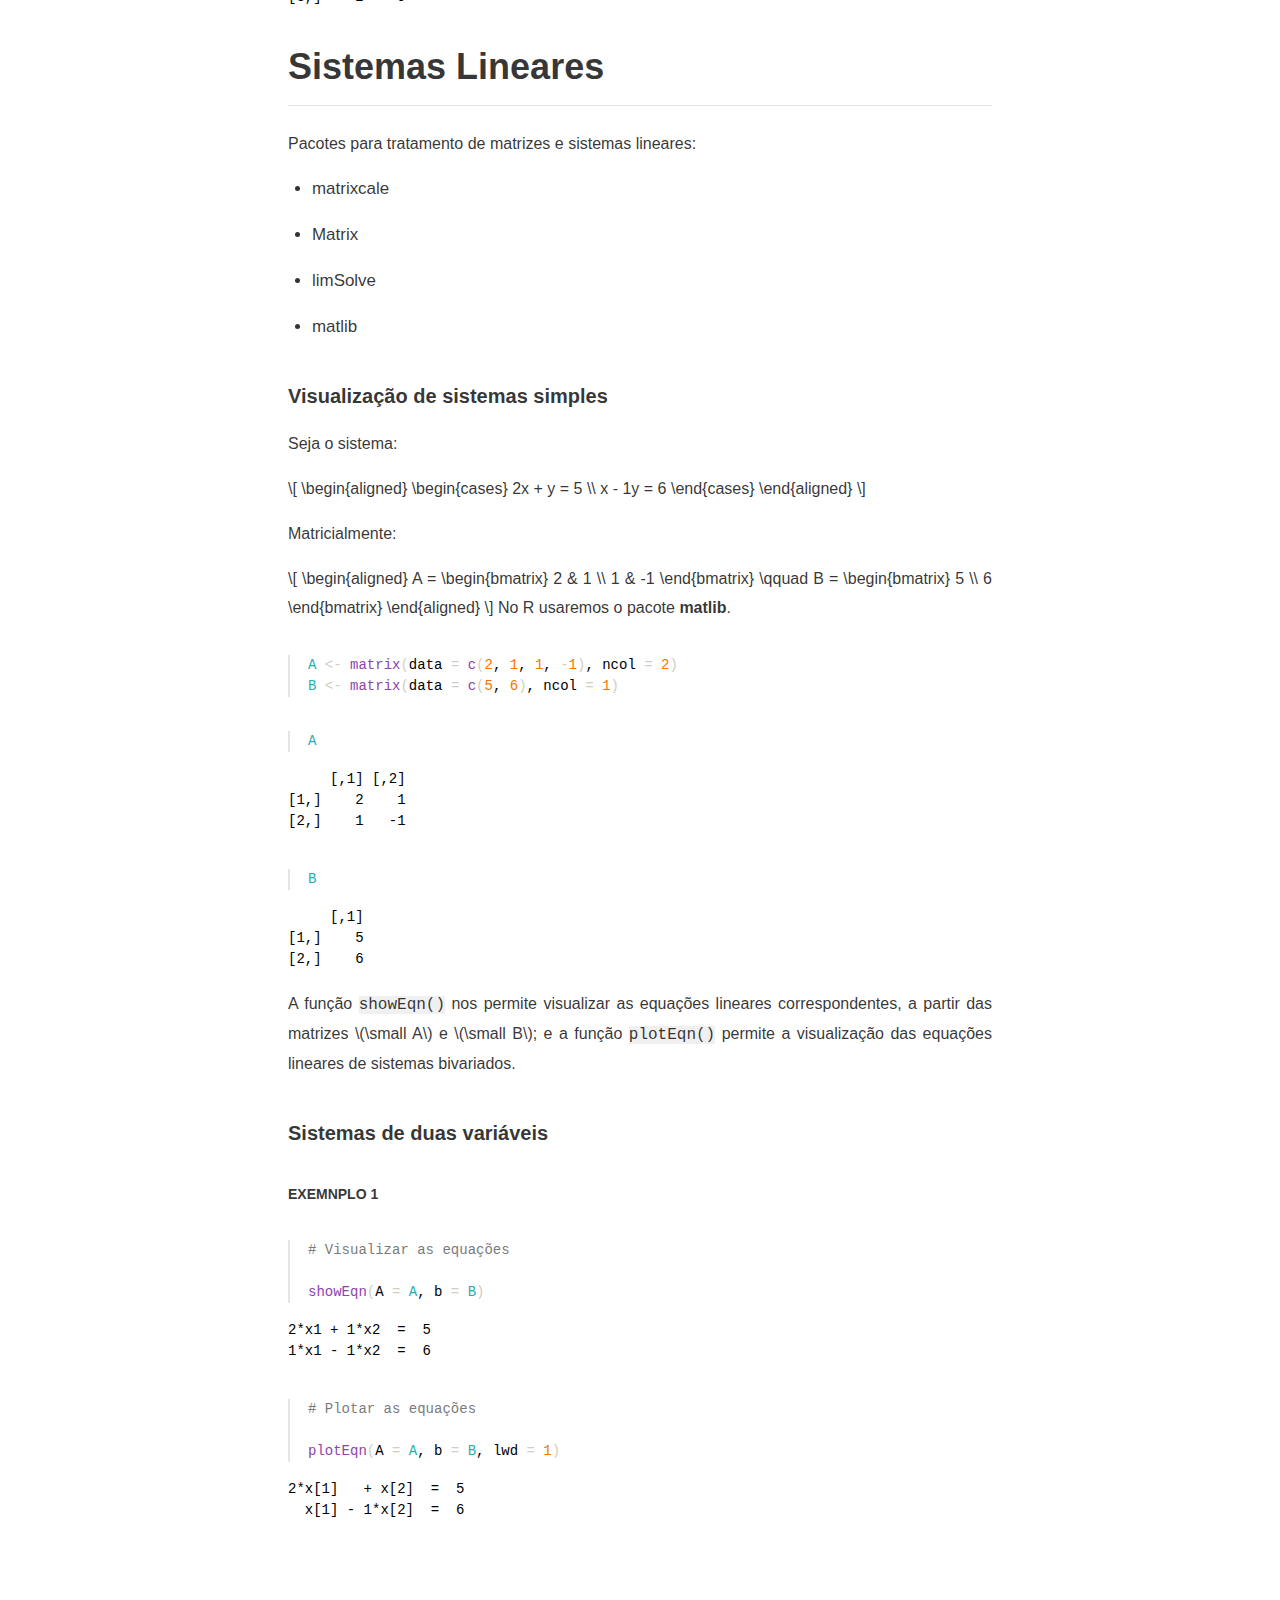
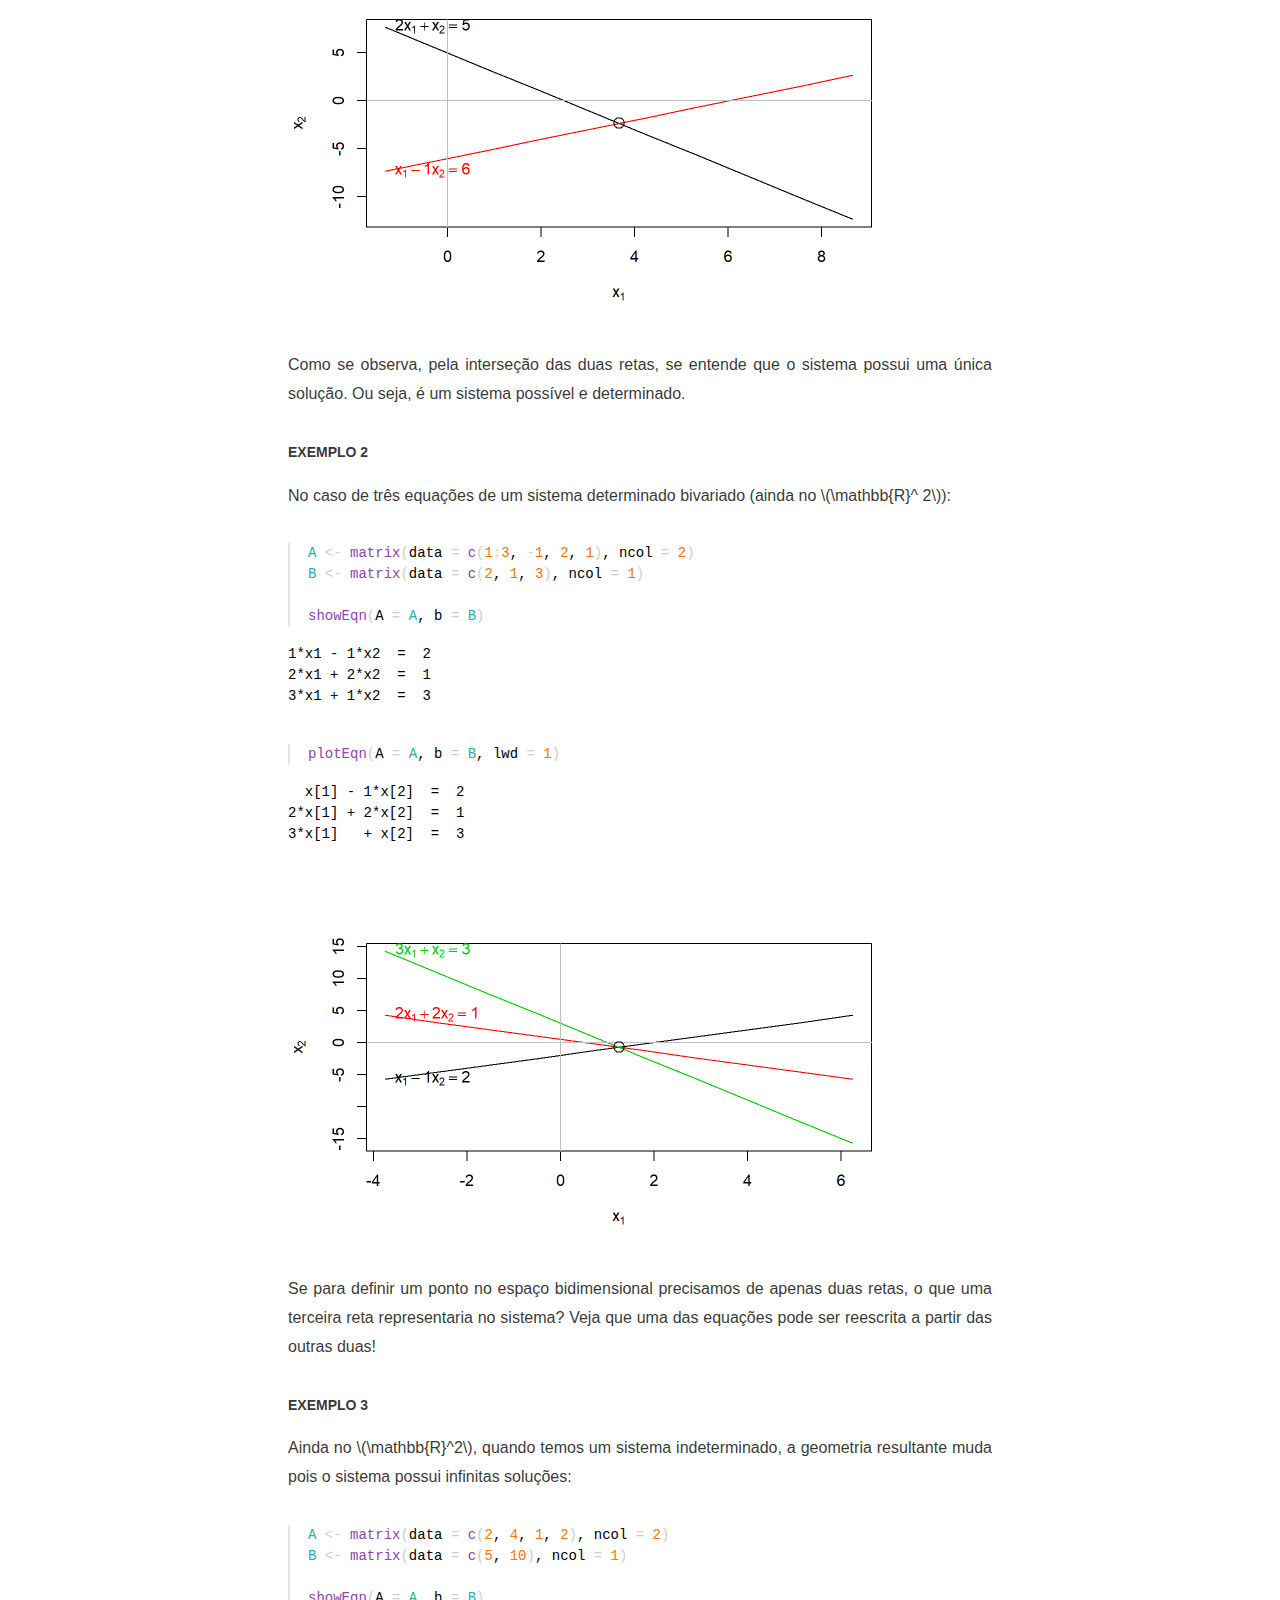
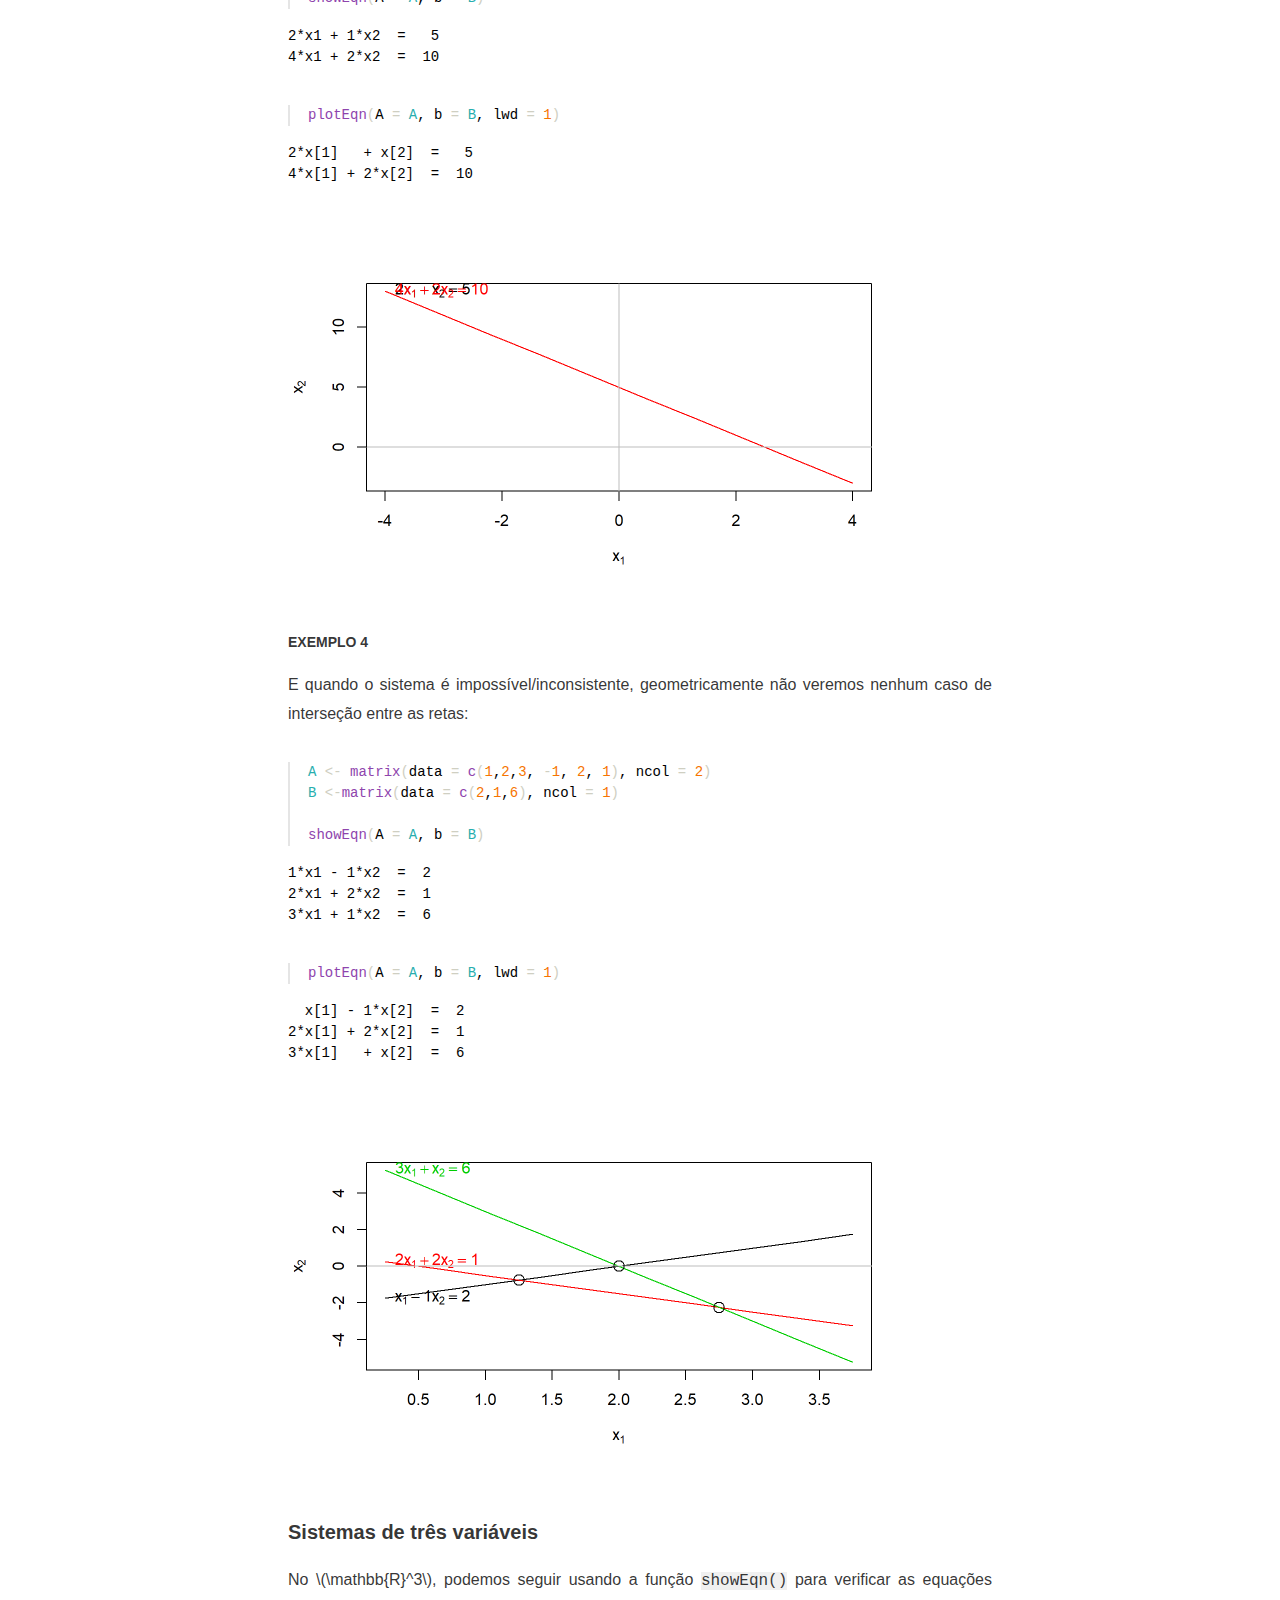
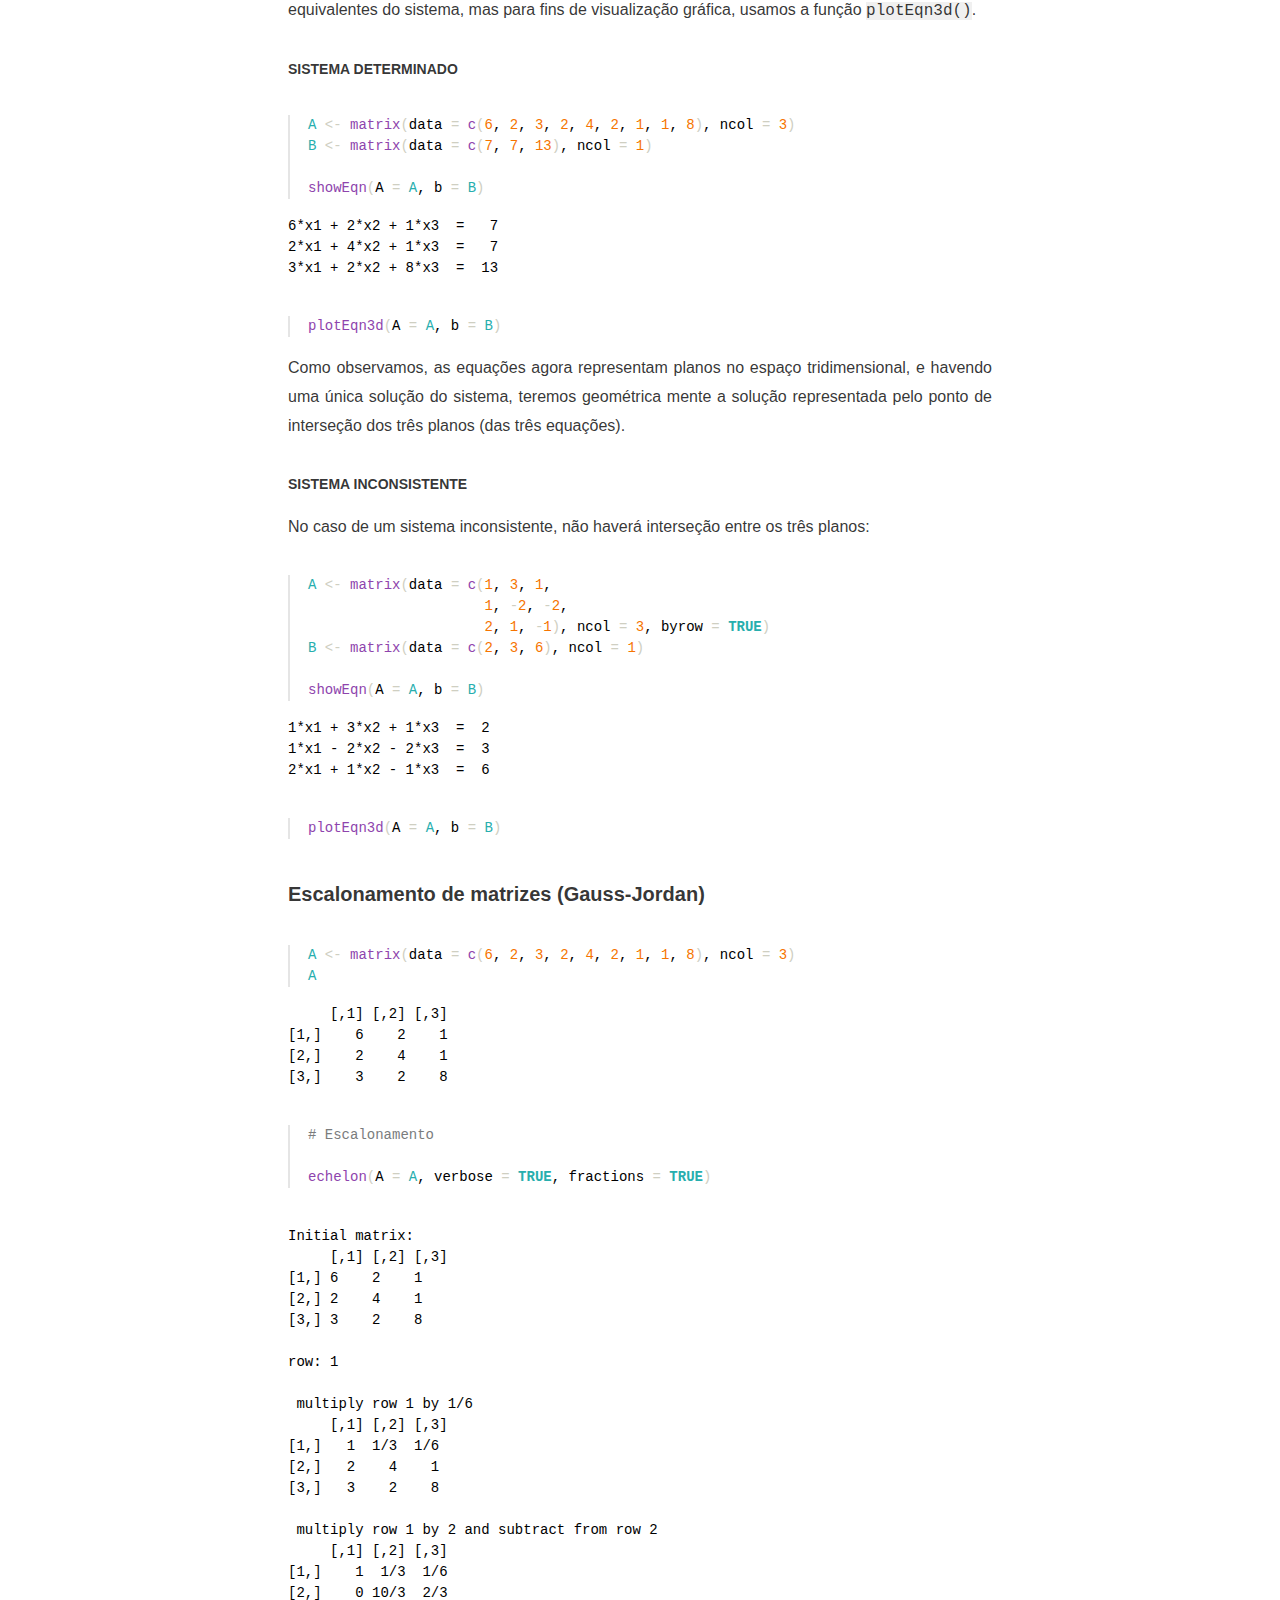
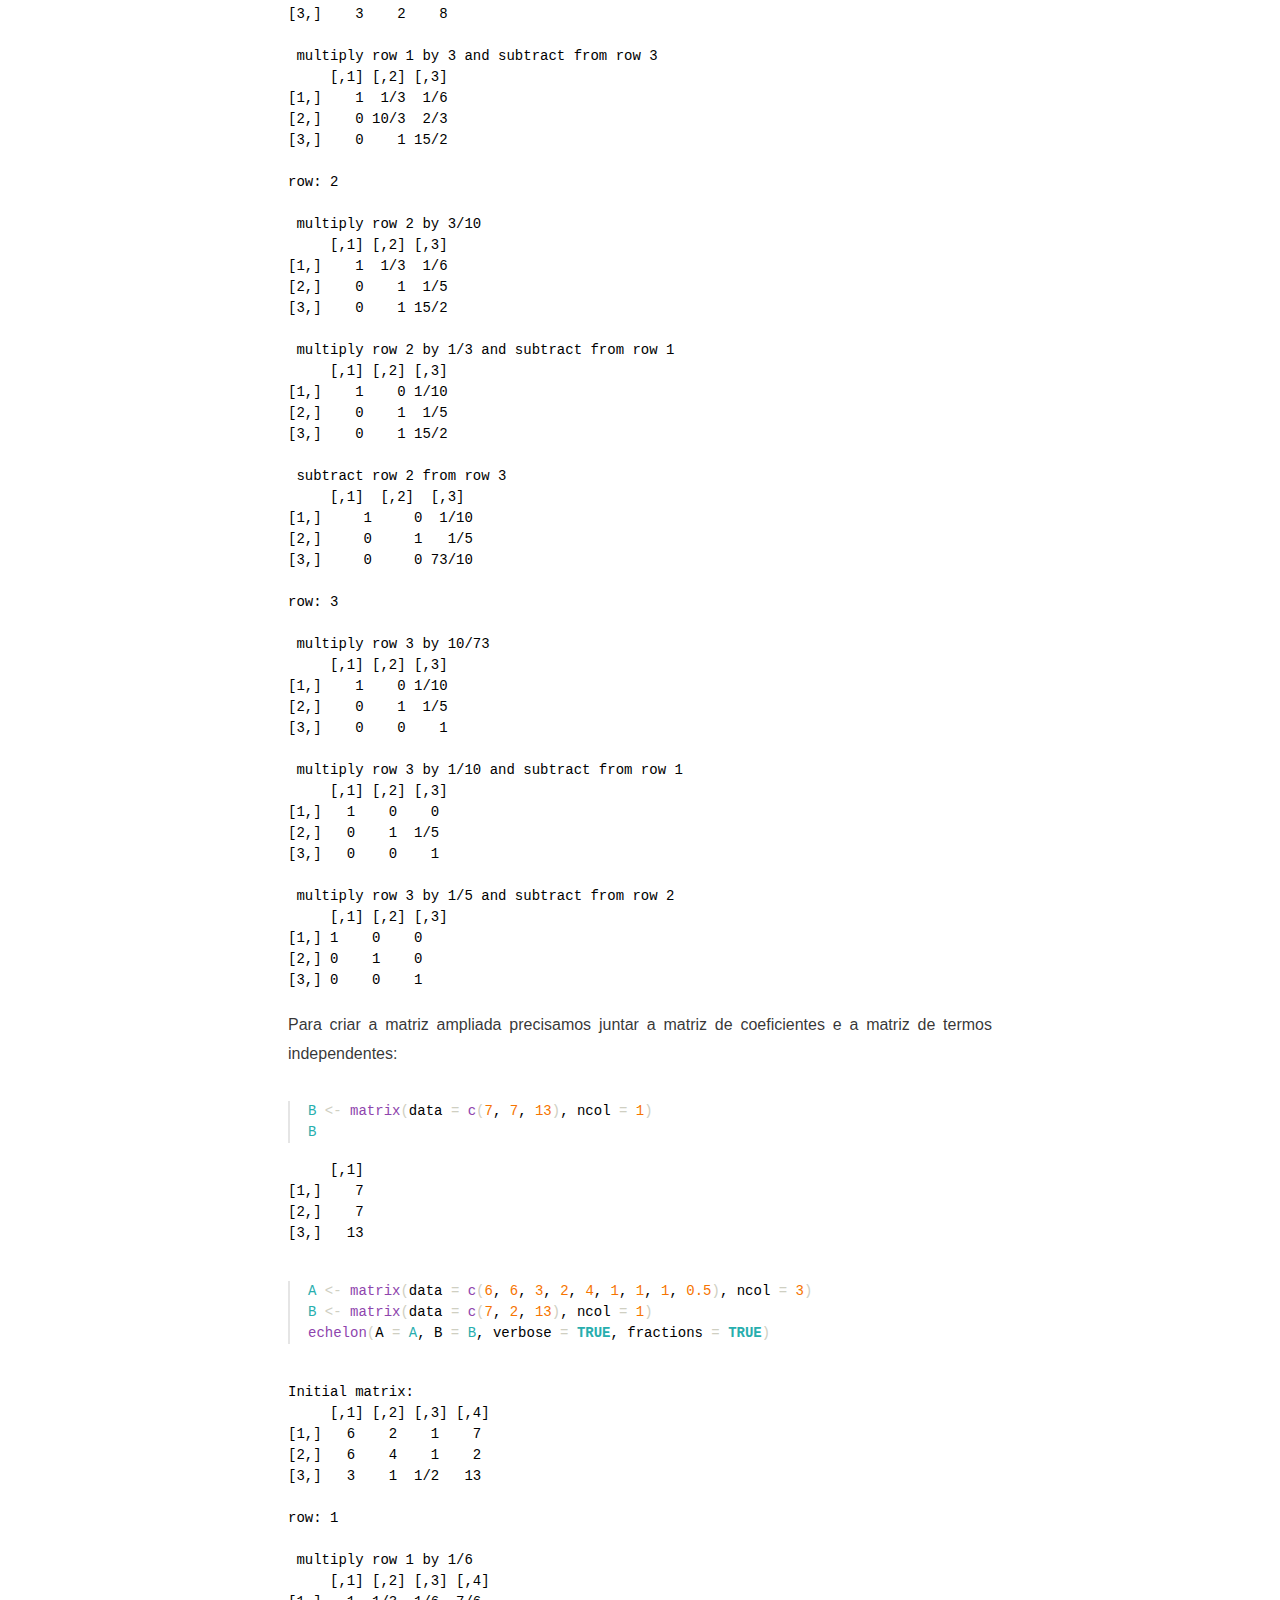
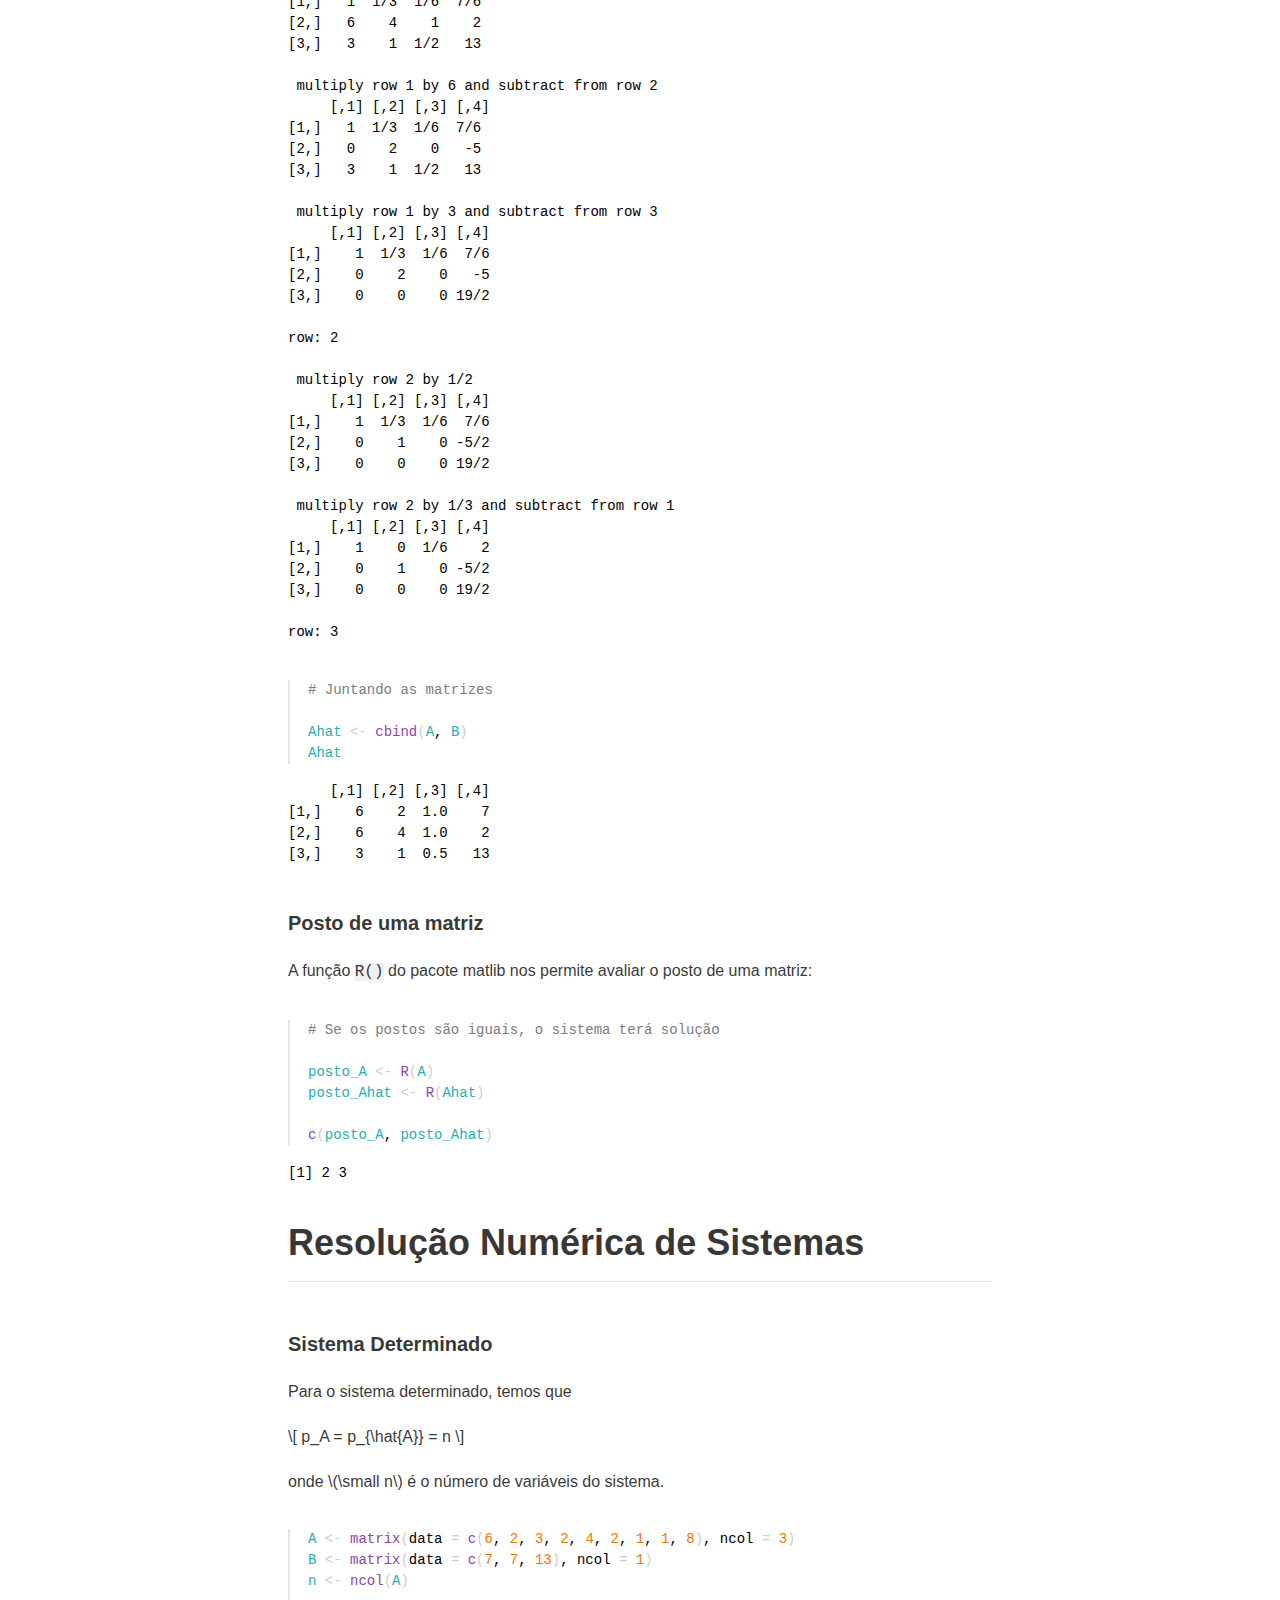
==== commit 3dce4a66: "add prova" ====
--- a/docs/about.html
+++ b/docs/about.html
@@ -2074,6 +2074,7 @@
 </div>
 <div class="nav-right">
 <a href="jdv.html">Jogo da Vida</a>
+<a href="prova.html">Prova</a>
 <div class="nav-dropdown">
 <button class="nav-dropbtn">
 Aulas
@@ -2082,11 +2083,12 @@
 </button>
 <div class="nav-dropdown-content">
 <a href="about.html">Algelin</a>
-<a href="eqdiff.html">Eq. Diff</a>
+<a href="eqdiff.html">Eq. em Diff</a>
 <a href="cobweb.html">Cobweb</a>
 <a href="ordem2.html">Eq. Ordem 2</a>
 <a href="ordemsup.html">Ordem Superior</a>
 <a href="sist1.html">Sistema Ordem 1</a>
+<a href="diferencial.html">Eq. Diferencial</a>
 </div>
 </div>
 <a href="javascript:void(0);" class="nav-toggle">&#9776;</a>
@@ -2208,7 +2210,7 @@
 <pre class="sourceCode r"><code class="sourceCode r"><span class='va'>vetor2</span>
 </code></pre>
 </div>
-<pre><code>[1] 5.281596 5.721729 8.362527 4.071230 4.401330 4.841463</code></pre>
+<pre><code>[1]  7.549369  8.178483 11.953167  5.819305  6.291140  6.920254</code></pre>
 </div>
 <div class="layout-chunk" data-layout="l-body">
 <div class="sourceCode">
@@ -3020,54 +3022,54 @@
 <span class='va'>A</span> <span class='op'>*</span> <span class='va'>B</span>
 </code></pre>
 </div>
-<pre><code>            [,1]       [,2]        [,3]        [,4]         [,5]
- [1,] -1.2431444 -0.6014673 -0.61867811 -0.08922276 -0.243571767
- [2,] -0.5841596  0.8260588 -0.45688757  1.63514035 -0.477948894
- [3,] -0.2316731 -0.6810029  0.05829406  1.79463423  0.879984660
- [4,]  2.9088246  0.7403537 -0.32136272  0.39026485  2.766570692
- [5,]  0.4467174 -2.9146258 -1.32087522 -1.40016769  0.006772907
- [6,] -0.2015124 -0.5872768  2.50984244 -0.22089517 -0.030918062
- [7,] -1.0960488  2.1745561  0.01057800 -0.07455240  0.819771615
- [8,]  0.4215363 -0.4921760  0.91193200  2.71064687  1.186241555
- [9,] -0.1022465 -0.9478400 -0.52825615 -0.73923064  2.480085678
-[10,]  2.1503562 -0.1103646 -0.45084321 -0.17528750  2.773766818
-            [,6]       [,7]       [,8]        [,9]      [,10]
- [1,] -1.5821670  1.9954737 -0.2125535  0.42276317  2.6419592
- [2,]  0.3468822 -1.1556064  0.3800551 -0.02849104  0.1408164
- [3,]  2.2886529 -0.5487077  0.3501825 -0.39063934  1.9799739
- [4,]  1.2371746  0.4006236  1.2371225 -0.72206445  0.7131415
- [5,]  0.4234085  2.0561660 -1.6434841 -0.96310206  1.3329131
- [6,]  0.0659618 -1.0394174 -0.2901746  2.13405833  1.6877145
- [7,] -0.1465980  1.7319404 -0.1252809  0.02919759 -0.1879857
- [8,]  0.3066615  0.1604951  1.3440793 -0.25220189  2.2970765
- [9,] -0.7169569 -1.7381969 -0.1144933  0.12172019 -0.5936854
-[10,]  0.2606461 -3.2297602  0.2078783  0.79365122  0.1187252</code></pre>
+<pre><code>             [,1]        [,2]        [,3]        [,4]         [,5]
+ [1,] -0.69245459  0.62192585 -0.24448826 -0.01084840  1.124149047
+ [2,] -2.24010066  3.42087714 -0.02146722  0.93864250 -0.041052765
+ [3,] -1.19954756  0.02029475 -0.67375895  0.23892274  0.330345074
+ [4,] -0.42872545 -0.03798027  0.04799681 -1.18212170  0.169586868
+ [5,]  0.12707111  1.95644566 -0.71690739 -0.20521580  0.191375724
+ [6,] -1.51883347 -0.94907278  2.24507488  0.10903977 -0.003029101
+ [7,]  0.01792465  0.08401046  0.26440497 -0.21958281  2.045181149
+ [8,]  0.75057865 -0.08696520  0.28671084  2.47771092 -0.087103681
+ [9,] -3.12313749  0.55033947 -0.16326936 -0.08987686 -0.126630777
+[10,]  0.10310382 -1.60500161  1.73633778 -1.46826877 -0.576074674
+             [,6]        [,7]         [,8]       [,9]       [,10]
+ [1,]  0.42828371 -0.97514286  2.970666314 -0.2719253  0.47488834
+ [2,] -1.42167727 -0.33579459  0.215644447 -0.8821100 -0.57555269
+ [3,] -1.30473744  1.84989318 -1.049788137  0.7840023  0.66085824
+ [4,]  0.03521309 -0.87361383 -0.618356328 -0.9086571 -0.06174244
+ [5,] -0.75083134  0.28894098 -0.009331744  2.5724899 -1.82134977
+ [6,]  0.91878675  0.04521873  1.550986374 -0.9673542 -0.68099009
+ [7,]  0.33635974  2.48148861  1.478482291  0.4308512 -0.08523976
+ [8,]  0.14973409  0.84127886  0.871856511  0.2788294 -0.37230547
+ [9,] -0.70098298 -0.42433876 -1.358875917 -0.4898720  0.12983643
+[10,] -1.48823604  0.46724521 -1.806929006 -0.9054348 -1.65309247</code></pre>
 <div class="sourceCode">
 <pre class="sourceCode r"><code class="sourceCode r"><span class='va'>A</span> <span class='op'>%*%</span> <span class='va'>B</span>
 </code></pre>
 </div>
-<pre><code>           [,1]       [,2]       [,3]       [,4]      [,5]       [,6]
- [1,] -2.005692 -1.3974710 -3.7056104 -1.1869698  5.763612 -1.6799257
- [2,] -8.464407 -0.7826035 -3.6956537  1.0705172  6.322141  0.3334676
- [3,] 10.553641 -3.8983068  3.0766211 -0.3555769 -1.553541 -2.4610104
- [4,]  9.335963  1.8400621  5.1711165 10.0631380  1.397078 -3.9503722
- [5,] -1.126481 -0.7253447 -4.7055129 -4.8750488 -2.325087  2.5091202
- [6,] -3.949350  8.7732526 -2.0593389  2.1167130  1.443260 -3.4160718
- [7,] -2.569474 -1.1980199 -4.5618422 -2.9353359 -2.855815  6.4556553
- [8,] -4.210534  9.0109132 -0.3447915  7.1990917  9.251563 -4.3761655
- [9,] -4.449794 -3.4256986  0.8739393 -0.2229326  3.733417  0.6464915
-[10,] -5.018859 -2.2944999  3.1885910 -3.3107969 -1.978207 -1.2357499
-            [,7]       [,8]        [,9]       [,10]
- [1,] 10.3824948 -1.4268635  1.68684160  0.38044718
- [2,] -0.7811521 -0.7757293 -0.25048700 -0.27479443
- [3,]  6.1982439 -1.5135562  4.39754267  0.32662715
- [4,]  0.1454935  1.4207191 -1.73987632 -4.80213515
- [5,]  6.6221101 -3.9875545  0.08684518  4.10556975
- [6,]  0.9771600  2.5098039  2.39593574 -8.07949703
- [7,] -3.7776042 -0.5932850 -1.96290677  5.64778785
- [8,]  1.2066680  8.0987369  1.27857708 -5.76866455
- [9,] -1.4843989 -1.3901030 -1.70157786  4.06629750
-[10,] -1.2961787 -2.9746355 -3.76441989  0.08591679</code></pre>
+<pre><code>            [,1]       [,2]       [,3]        [,4]       [,5]
+ [1,]  2.1848793  0.8665945  2.9061787 -4.96865234 -1.7424252
+ [2,]  2.2942323  5.1366186  1.3632169 -0.07709997  0.2164016
+ [3,] -0.8913791 -3.2741572 -3.7802144 -5.66436846 -1.1118863
+ [4,]  1.2204071  2.1257948 -4.0748652  2.01298726  1.2196273
+ [5,] -5.2177748 -6.3557858  2.9203021 -2.06282904 -5.1478546
+ [6,] -1.3941917 -0.2204771 -0.8823879  0.91346620 -0.4395325
+ [7,] -4.8307396 -0.3680877 -7.7811471  3.62724823 -3.7064621
+ [8,] -2.3651371 -0.7830888 -1.3831179  2.49728000  1.9508737
+ [9,] -2.8980163  1.7281747  4.5549739  1.91263455  3.4163591
+[10,] -0.2899443 -3.5209662 -1.8539483 -2.03355745 -5.7350669
+            [,6]       [,7]      [,8]        [,9]      [,10]
+ [1,] -1.9997407  2.4241932 -4.554085 -1.47955239 -0.2759344
+ [2,]  3.7983875  0.7388503  1.925400 -4.04914737 -3.9759343
+ [3,]  2.0225918  2.0768083 -5.381305 -1.96090773  2.4195740
+ [4,] -2.4786412  0.5542205  1.466151  0.42546170  0.7302217
+ [5,] -0.1479122 -0.2975100  6.296318 -0.83846820 -0.2843537
+ [6,] -1.4170691  2.9692125  5.091265 -5.31934324 -0.4852475
+ [7,] -2.3285865  5.9527465 -4.309611  0.44292758  1.6195147
+ [8,] -1.1972544 -0.3372009 -5.262568 -0.09576455  4.1614528
+ [9,]  0.3417665 -6.2847309  5.470603  1.79549732  3.2011498
+[10,]  0.7771954  7.2199582 -2.464720  4.27643170 -5.0116484</code></pre>
 <div class="sourceCode">
 <pre class="sourceCode r"><code class="sourceCode r"><span class='va'>C</span> <span class='op'>=</span> <span class='va'>A</span> <span class='op'>%*%</span> <span class='va'>B</span>
 <span class='fu'><a href='https://rdrr.io/r/base/det.html'>det</a></span><span class='op'>(</span><span class='va'>C</span><span class='op'>)</span> <span class='op'>==</span> <span class='fu'><a href='https://rdrr.io/r/base/det.html'>det</a></span><span class='op'>(</span><span class='va'>A</span> <span class='op'>%*%</span> <span class='va'>B</span><span class='op'>)</span>
@@ -3236,33 +3238,33 @@
 <span class='va'>notas</span>
 </code></pre>
 </div>
-<pre><code>  [1] 526.3270 511.4801 516.5246 517.2575 475.5450 512.2344 490.5952
-  [8] 488.5419 497.9601 505.1940 531.8196 509.2128 495.6917 504.0212
- [15] 533.7617 536.1538 485.2179 511.9729 507.0139 508.2988 503.3499
- [22] 501.4606 469.7100 528.9623 514.7226 518.1238 462.0055 495.0727
- [29] 520.3872 466.1905 505.3716 528.3601 522.4470 521.4131 475.0385
- [36] 543.8303 488.5260 520.0508 514.4851 488.3699 498.4811 499.0524
- [43] 478.8888 512.7190 511.7143 516.2719 508.6608 483.7336 495.1102
- [50] 492.4429 494.5428 514.7768 485.0872 464.5737 448.4833 509.4191
- [57] 492.6039 492.6724 507.4947 501.8425 495.2574 494.3712 536.7571
- [64] 496.5883 493.5919 492.4008 468.5105 513.5221 513.2796 506.2140
- [71] 497.4249 522.0508 495.6376 486.4058 487.3021 466.7299 486.3172
- [78] 465.0135 497.1010 496.4338 508.4171 476.0948 543.1003 504.6420
- [85] 520.8046 495.7461 538.2288 532.4704 502.1349 513.3546 490.4029
- [92] 479.0554 498.0652 497.9108 459.1602 509.4008 493.6896 475.1451
- [99] 515.5652 509.2252</code></pre>
+<pre><code>  [1] 511.5344 474.3850 532.5089 489.9861 533.5659 491.7496 480.5543
+  [8] 500.5077 500.5495 466.3963 521.0750 477.6080 506.7123 509.8959
+ [15] 502.7611 497.6242 503.9537 478.6261 483.9357 477.7247 531.6018
+ [22] 529.9564 505.2529 475.3420 499.9255 530.2334 490.4860 515.9583
+ [29] 480.5199 513.7875 480.8832 475.3659 480.8622 482.6043 481.7864
+ [36] 514.8255 501.3702 493.5250 478.2699 479.6814 484.6442 477.6056
+ [43] 491.0365 509.4347 476.3902 529.4051 473.7716 498.0695 547.3944
+ [50] 517.8125 494.9563 482.6847 511.6517 499.7494 492.5029 506.3577
+ [57] 490.2239 553.1732 533.6056 515.5917 514.2648 489.1424 517.7156
+ [64] 493.0281 479.8389 537.6637 481.4206 494.1161 487.7010 481.0585
+ [71] 511.9795 469.5277 495.8762 488.5141 472.1967 498.5917 491.3824
+ [78] 488.1555 519.6223 510.6482 498.1909 503.1298 485.2538 495.9732
+ [85] 522.0435 499.6650 503.2358 540.4952 485.9261 519.2158 535.8097
+ [92] 478.7167 500.3527 492.2018 490.1833 479.0856 482.0758 525.3877
+ [99] 511.8768 515.5127</code></pre>
 <div class="sourceCode">
 <pre class="sourceCode r"><code class="sourceCode r"><span class='va'>resultado</span> <span class='op'>&lt;-</span> <span class='fu'><a href='https://rdrr.io/r/base/ifelse.html'>ifelse</a></span><span class='op'>(</span>test <span class='op'>=</span> <span class='va'>notas</span> <span class='op'>&gt;</span> <span class='fl'>500</span>, yes <span class='op'>=</span> <span class='st'>"A"</span>, no <span class='op'>=</span> <span class='st'>"R"</span><span class='op'>)</span>
 <span class='va'>resultado</span>
 </code></pre>
 </div>
-<pre><code>  [1] &quot;A&quot; &quot;A&quot; &quot;A&quot; &quot;A&quot; &quot;R&quot; &quot;A&quot; &quot;R&quot; &quot;R&quot; &quot;R&quot; &quot;A&quot; &quot;A&quot; &quot;A&quot; &quot;R&quot; &quot;A&quot; &quot;A&quot; &quot;A&quot;
- [17] &quot;R&quot; &quot;A&quot; &quot;A&quot; &quot;A&quot; &quot;A&quot; &quot;A&quot; &quot;R&quot; &quot;A&quot; &quot;A&quot; &quot;A&quot; &quot;R&quot; &quot;R&quot; &quot;A&quot; &quot;R&quot; &quot;A&quot; &quot;A&quot;
- [33] &quot;A&quot; &quot;A&quot; &quot;R&quot; &quot;A&quot; &quot;R&quot; &quot;A&quot; &quot;A&quot; &quot;R&quot; &quot;R&quot; &quot;R&quot; &quot;R&quot; &quot;A&quot; &quot;A&quot; &quot;A&quot; &quot;A&quot; &quot;R&quot;
- [49] &quot;R&quot; &quot;R&quot; &quot;R&quot; &quot;A&quot; &quot;R&quot; &quot;R&quot; &quot;R&quot; &quot;A&quot; &quot;R&quot; &quot;R&quot; &quot;A&quot; &quot;A&quot; &quot;R&quot; &quot;R&quot; &quot;A&quot; &quot;R&quot;
- [65] &quot;R&quot; &quot;R&quot; &quot;R&quot; &quot;A&quot; &quot;A&quot; &quot;A&quot; &quot;R&quot; &quot;A&quot; &quot;R&quot; &quot;R&quot; &quot;R&quot; &quot;R&quot; &quot;R&quot; &quot;R&quot; &quot;R&quot; &quot;R&quot;
- [81] &quot;A&quot; &quot;R&quot; &quot;A&quot; &quot;A&quot; &quot;A&quot; &quot;R&quot; &quot;A&quot; &quot;A&quot; &quot;A&quot; &quot;A&quot; &quot;R&quot; &quot;R&quot; &quot;R&quot; &quot;R&quot; &quot;R&quot; &quot;A&quot;
- [97] &quot;R&quot; &quot;R&quot; &quot;A&quot; &quot;A&quot;</code></pre>
+<pre><code>  [1] &quot;A&quot; &quot;R&quot; &quot;A&quot; &quot;R&quot; &quot;A&quot; &quot;R&quot; &quot;R&quot; &quot;A&quot; &quot;A&quot; &quot;R&quot; &quot;A&quot; &quot;R&quot; &quot;A&quot; &quot;A&quot; &quot;A&quot; &quot;R&quot;
+ [17] &quot;A&quot; &quot;R&quot; &quot;R&quot; &quot;R&quot; &quot;A&quot; &quot;A&quot; &quot;A&quot; &quot;R&quot; &quot;R&quot; &quot;A&quot; &quot;R&quot; &quot;A&quot; &quot;R&quot; &quot;A&quot; &quot;R&quot; &quot;R&quot;
+ [33] &quot;R&quot; &quot;R&quot; &quot;R&quot; &quot;A&quot; &quot;A&quot; &quot;R&quot; &quot;R&quot; &quot;R&quot; &quot;R&quot; &quot;R&quot; &quot;R&quot; &quot;A&quot; &quot;R&quot; &quot;A&quot; &quot;R&quot; &quot;R&quot;
+ [49] &quot;A&quot; &quot;A&quot; &quot;R&quot; &quot;R&quot; &quot;A&quot; &quot;R&quot; &quot;R&quot; &quot;A&quot; &quot;R&quot; &quot;A&quot; &quot;A&quot; &quot;A&quot; &quot;A&quot; &quot;R&quot; &quot;A&quot; &quot;R&quot;
+ [65] &quot;R&quot; &quot;A&quot; &quot;R&quot; &quot;R&quot; &quot;R&quot; &quot;R&quot; &quot;A&quot; &quot;R&quot; &quot;R&quot; &quot;R&quot; &quot;R&quot; &quot;R&quot; &quot;R&quot; &quot;R&quot; &quot;A&quot; &quot;A&quot;
+ [81] &quot;R&quot; &quot;A&quot; &quot;R&quot; &quot;R&quot; &quot;A&quot; &quot;R&quot; &quot;A&quot; &quot;A&quot; &quot;R&quot; &quot;A&quot; &quot;A&quot; &quot;R&quot; &quot;A&quot; &quot;R&quot; &quot;R&quot; &quot;R&quot;
+ [97] &quot;R&quot; &quot;A&quot; &quot;A&quot; &quot;A&quot;</code></pre>
 </div>
 <h4 id="exercício-3">Exercício 3</h4>
 <p>Elabore uma função que calcule o cofator Aij de uma matriz A de ordem n.</p>
@@ -3412,17 +3414,17 @@
 <span class='fu'><a href='https://rdrr.io/r/base/det.html'>det</a></span><span class='op'>(</span><span class='va'>A</span><span class='op'>)</span>
 </code></pre>
 </div>
-<pre><code>[1] -45333169666</code></pre>
+<pre><code>[1] -1450282281</code></pre>
 <div class="sourceCode">
 <pre class="sourceCode r"><code class="sourceCode r"><span class='fu'><a href='https://rdrr.io/r/base/det.html'>det</a></span><span class='op'>(</span><span class='va'>B</span><span class='op'>)</span>
 </code></pre>
 </div>
-<pre><code>[1] 73559478181</code></pre>
+<pre><code>[1] 46401887067</code></pre>
 <div class="sourceCode">
 <pre class="sourceCode r"><code class="sourceCode r"><span class='fu'><a href='https://rdrr.io/r/base/det.html'>det</a></span><span class='op'>(</span><span class='va'>A</span> <span class='op'>+</span> <span class='va'>B</span><span class='op'>)</span>
 </code></pre>
 </div>
-<pre><code>[1] 278527212872</code></pre>
+<pre><code>[1] 295118734114</code></pre>
 <div class="sourceCode">
 <pre class="sourceCode r"><code class="sourceCode r"><span class='fu'><a href='https://rdrr.io/r/base/det.html'>det</a></span><span class='op'>(</span><span class='va'>A</span> <span class='op'>+</span> <span class='va'>B</span><span class='op'>)</span> <span class='op'>==</span> <span class='op'>(</span><span class='fu'><a href='https://rdrr.io/r/base/det.html'>det</a></span><span class='op'>(</span><span class='va'>A</span><span class='op'>)</span> <span class='op'>+</span> <span class='fu'><a href='https://rdrr.io/r/base/det.html'>det</a></span><span class='op'>(</span><span class='va'>B</span><span class='op'>)</span><span class='op'>)</span>
 </code></pre>
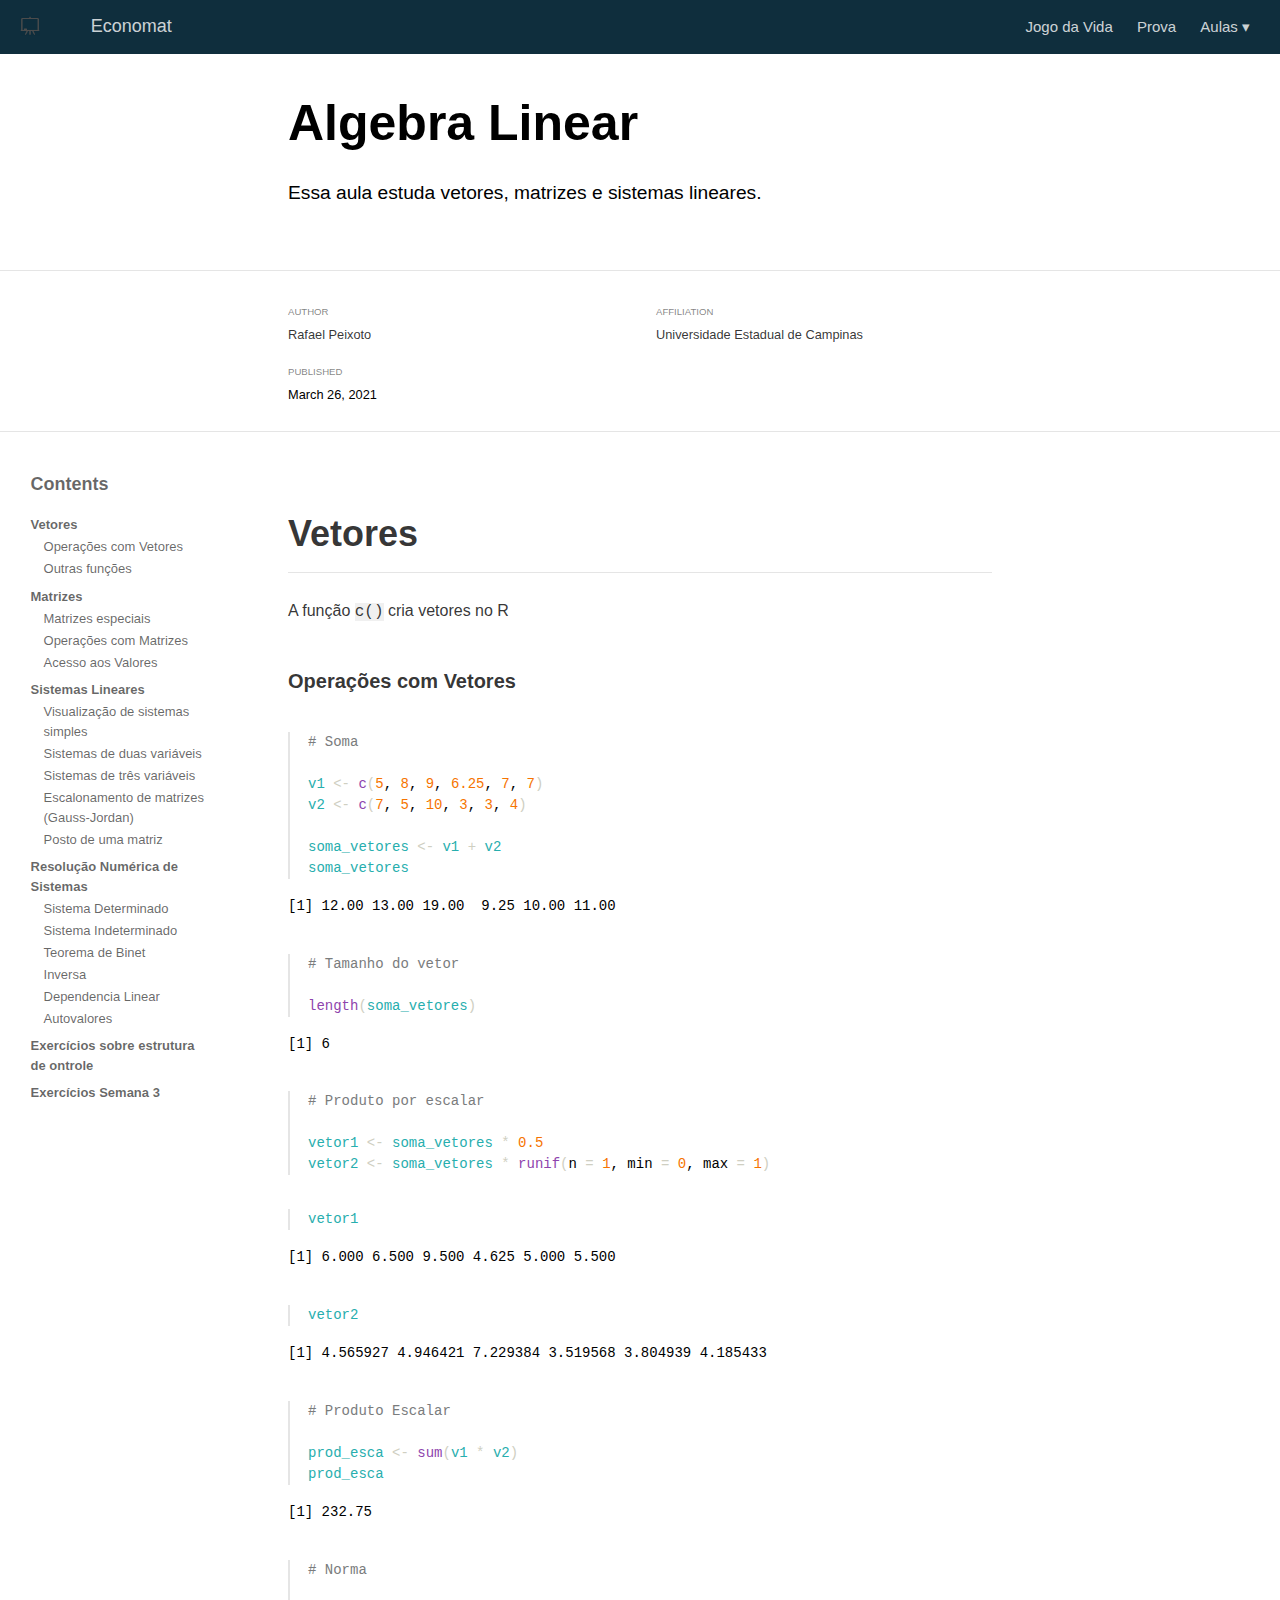
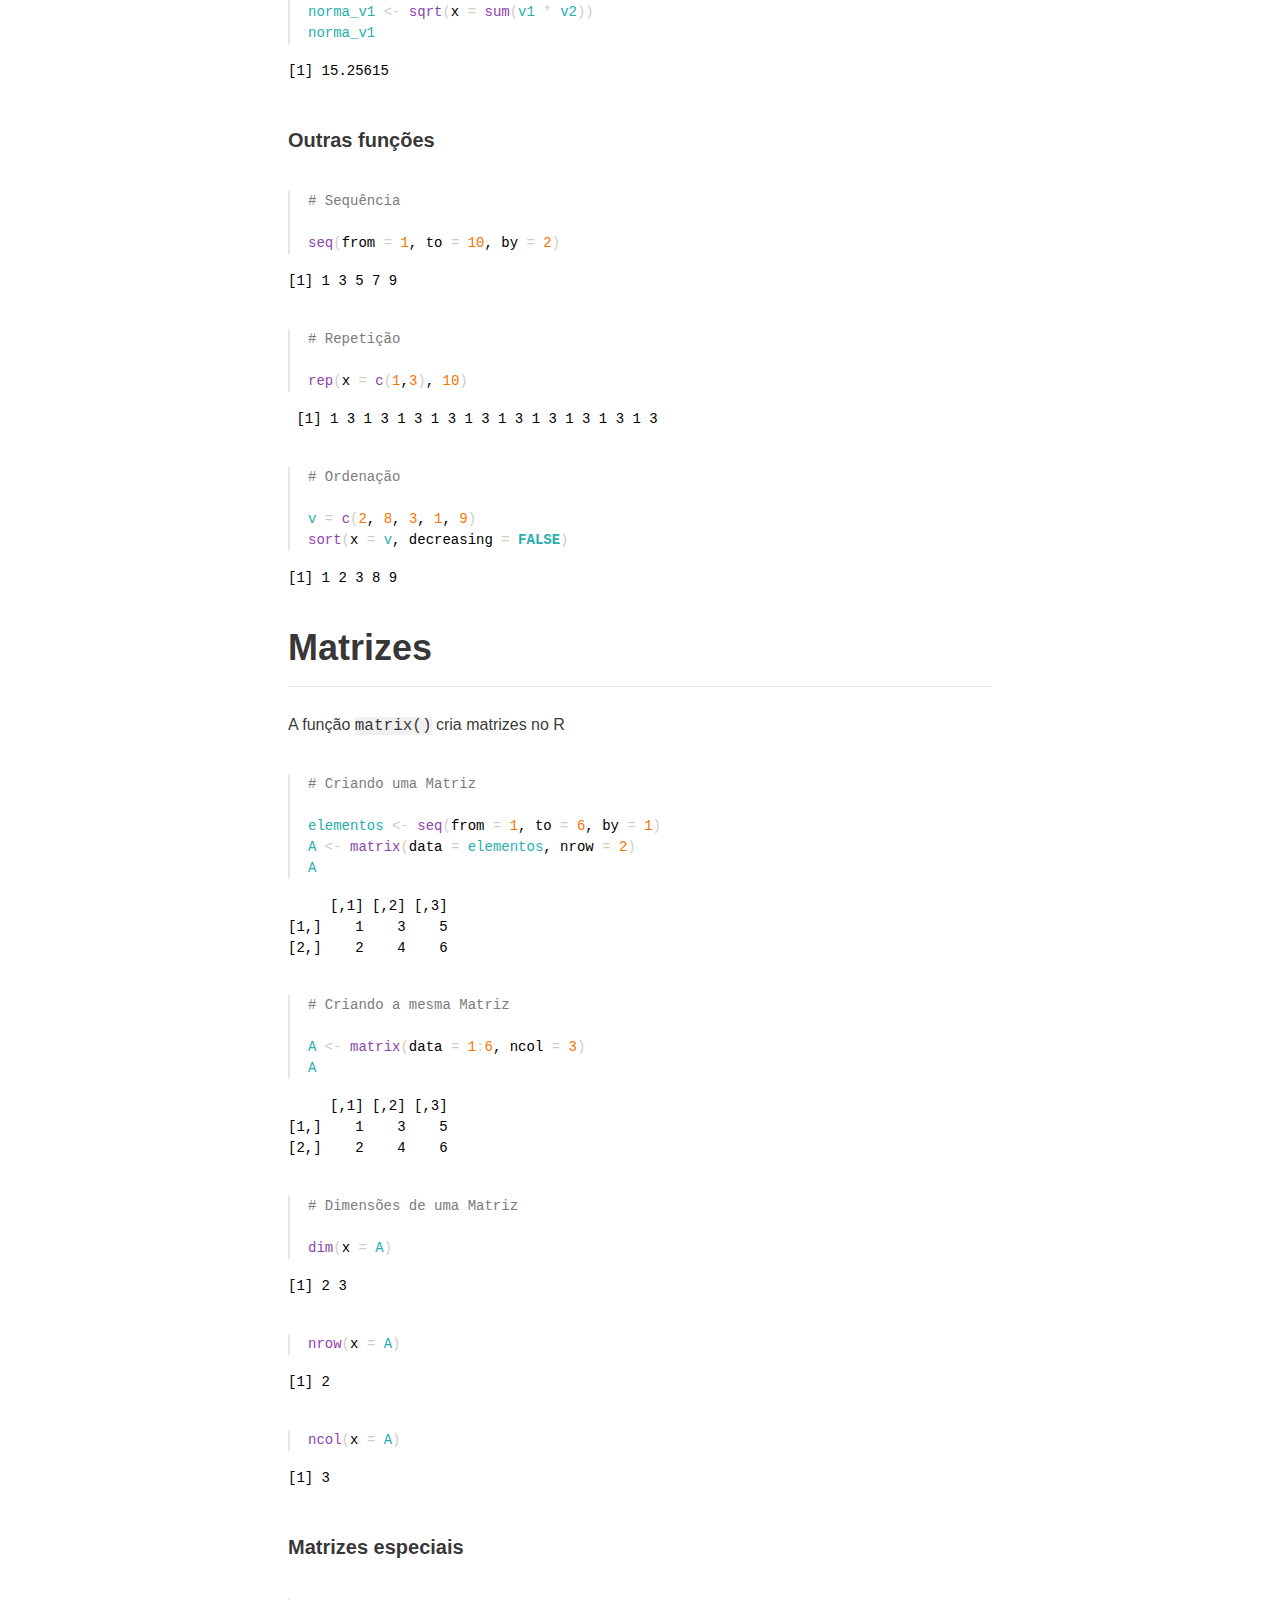
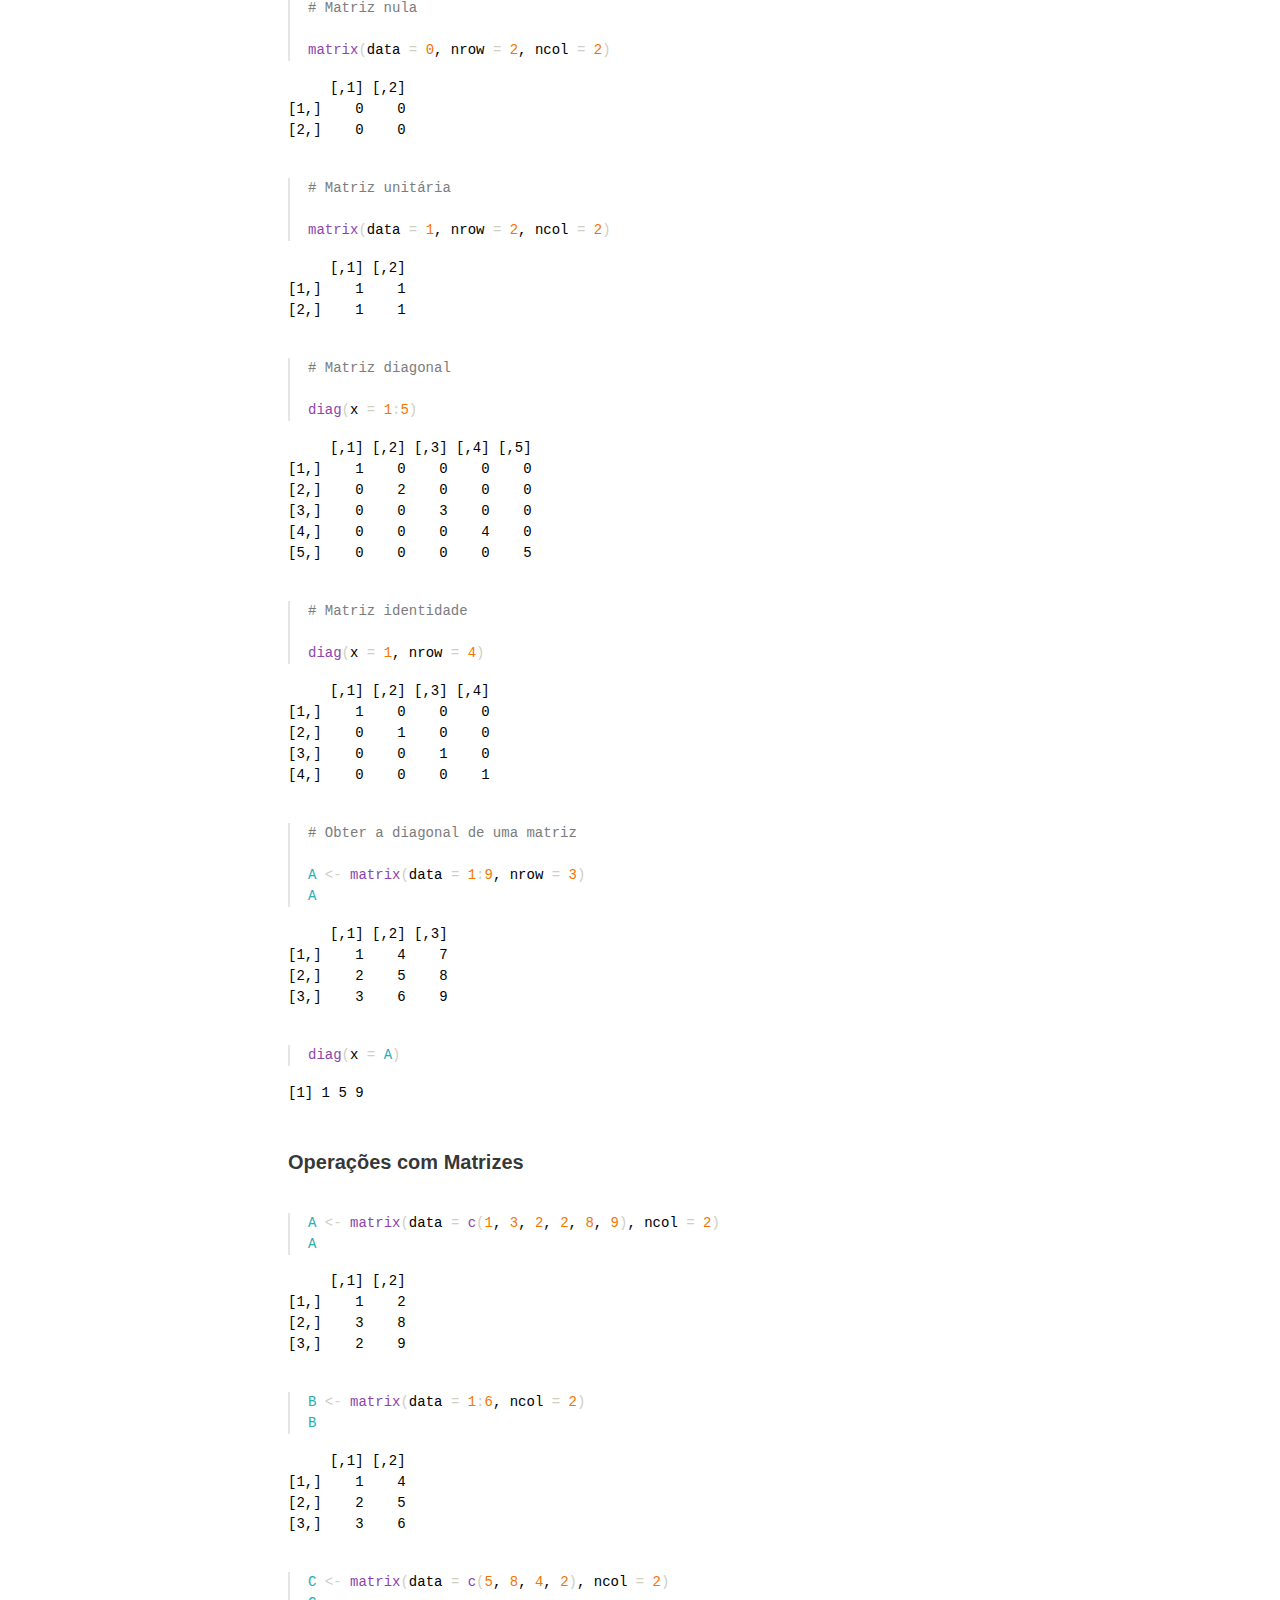
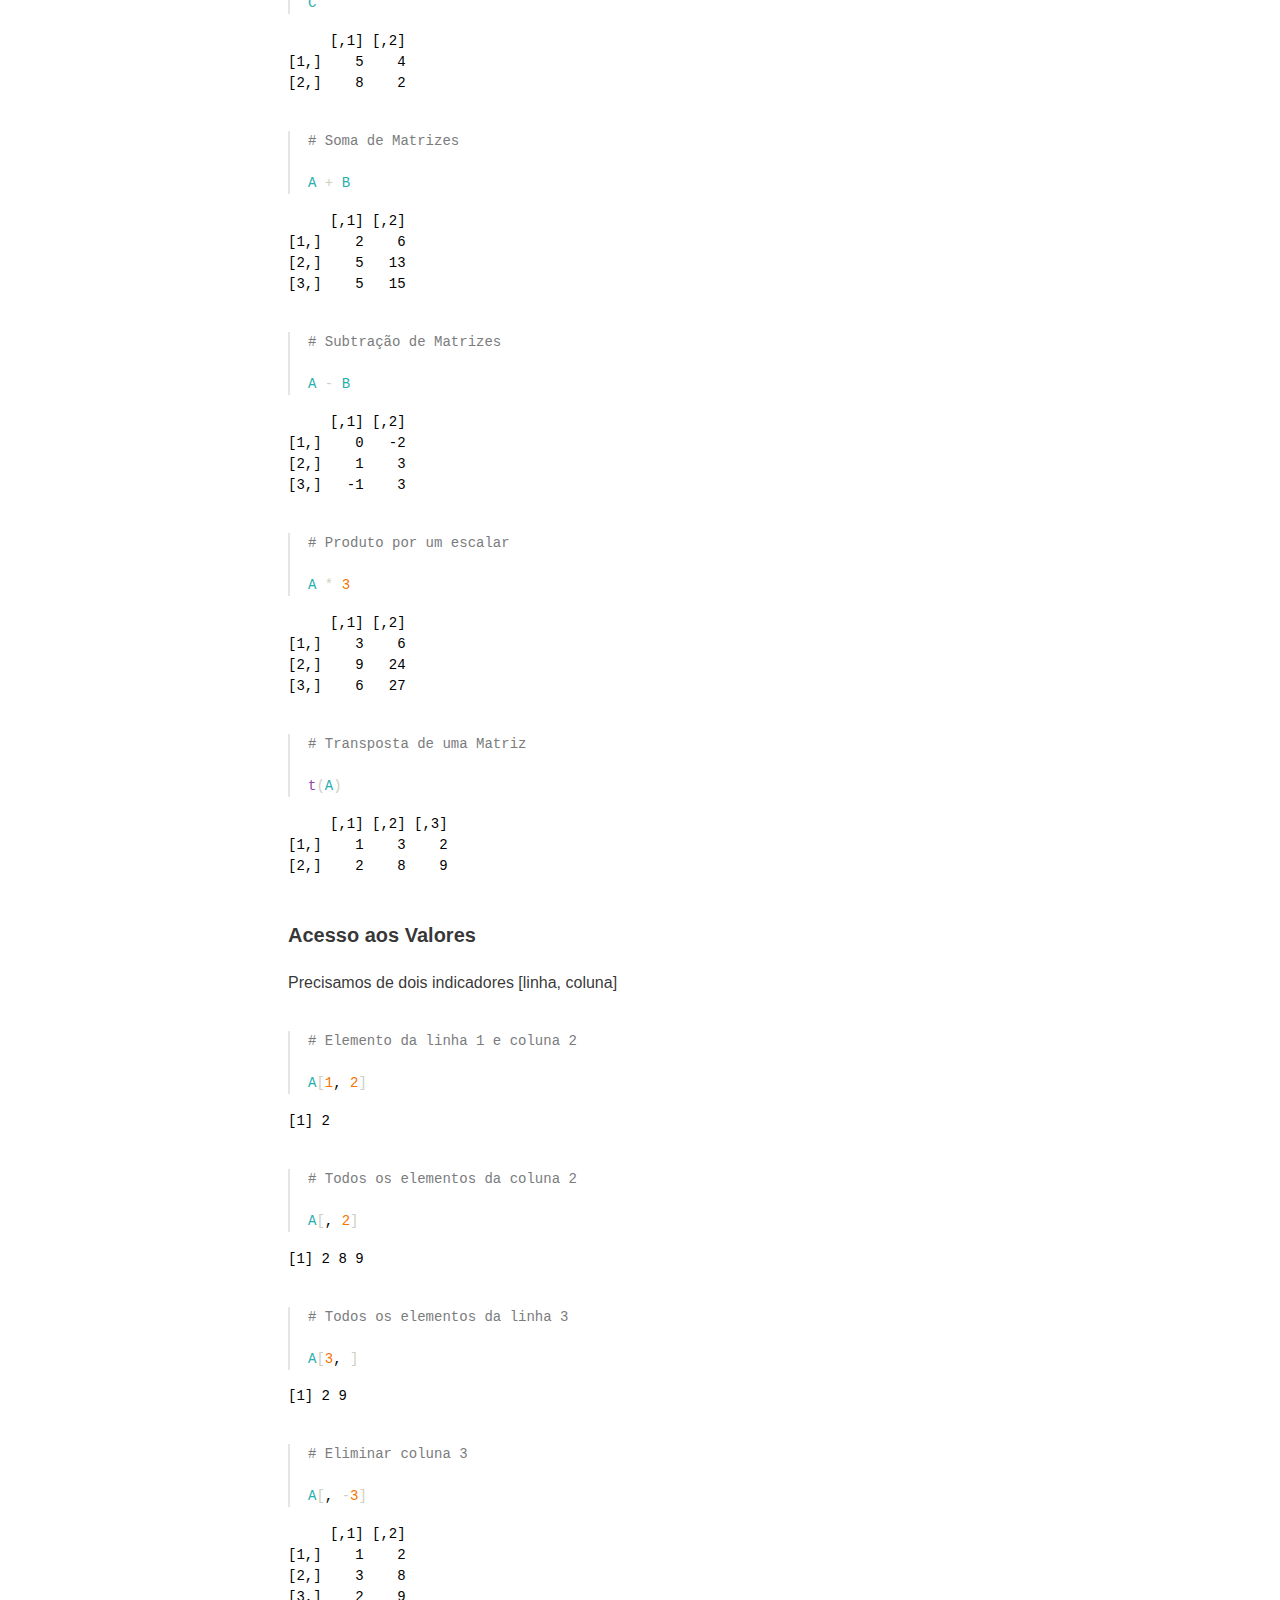
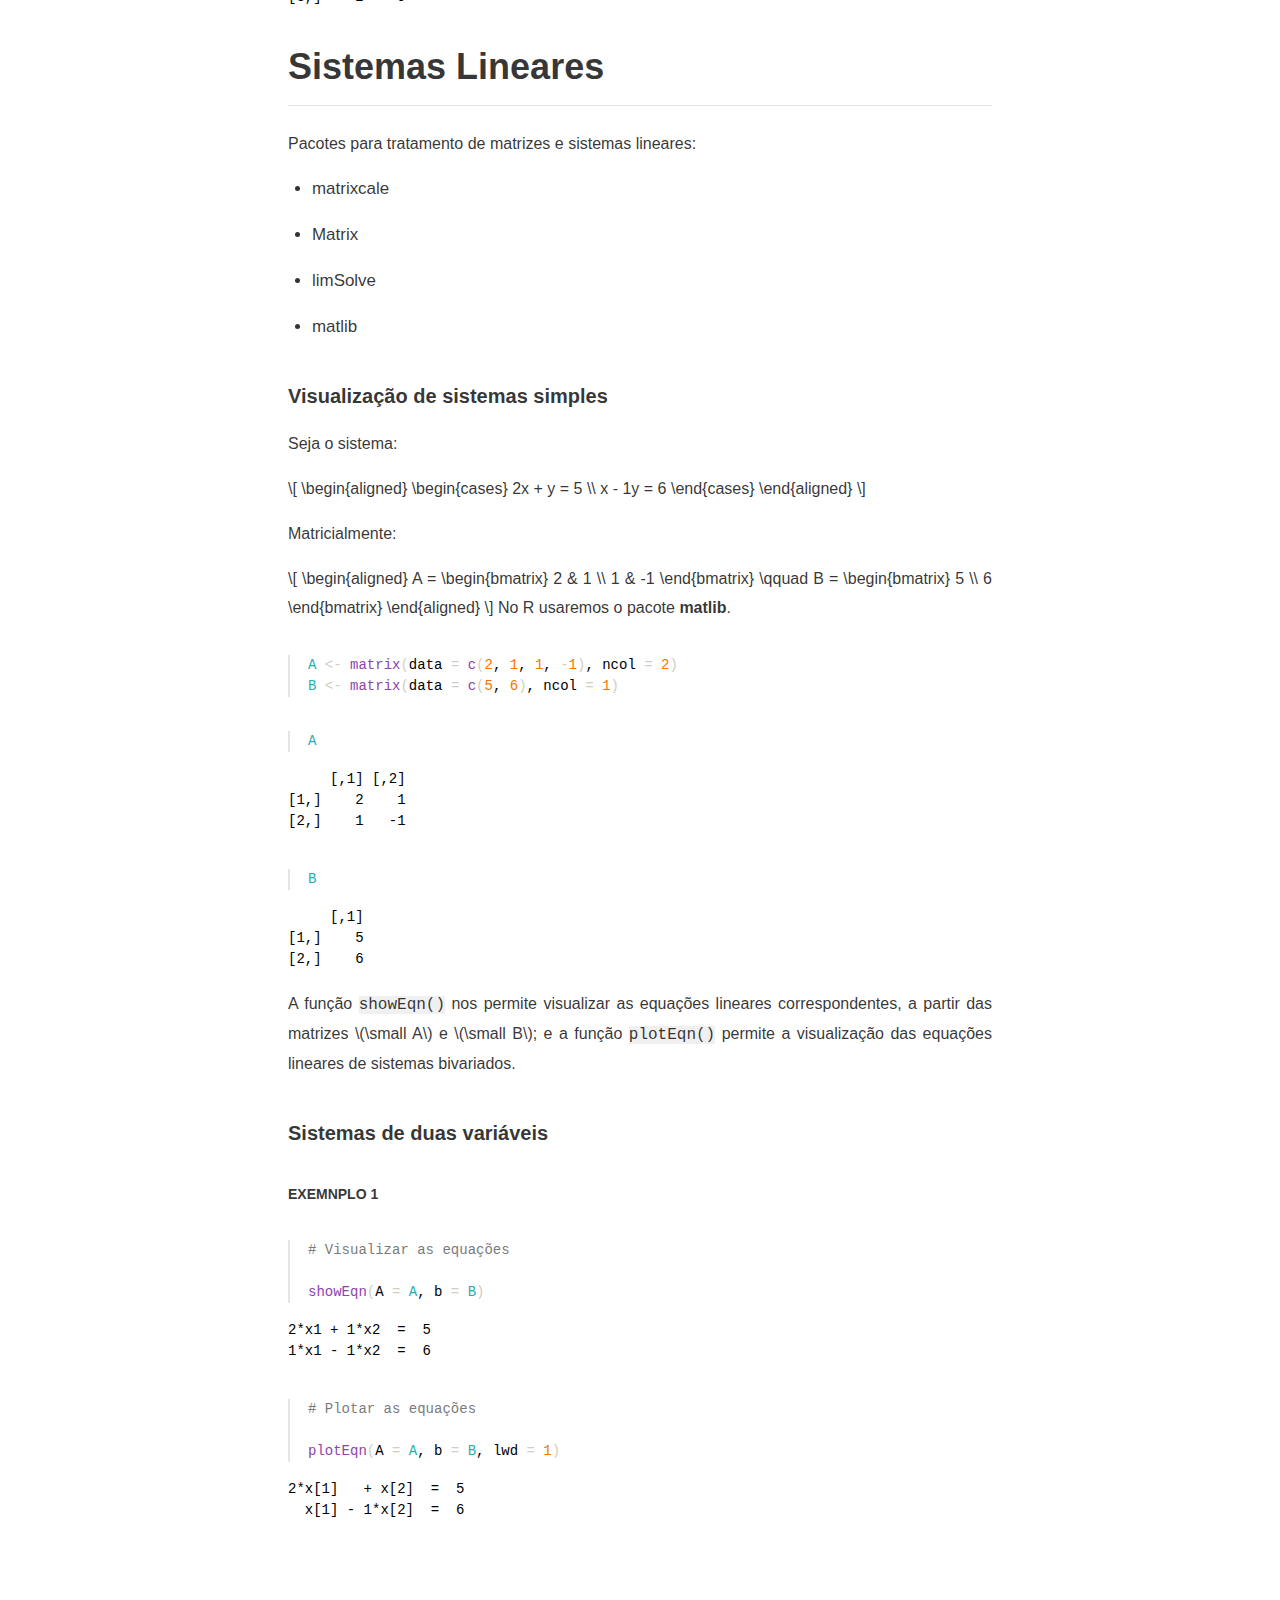
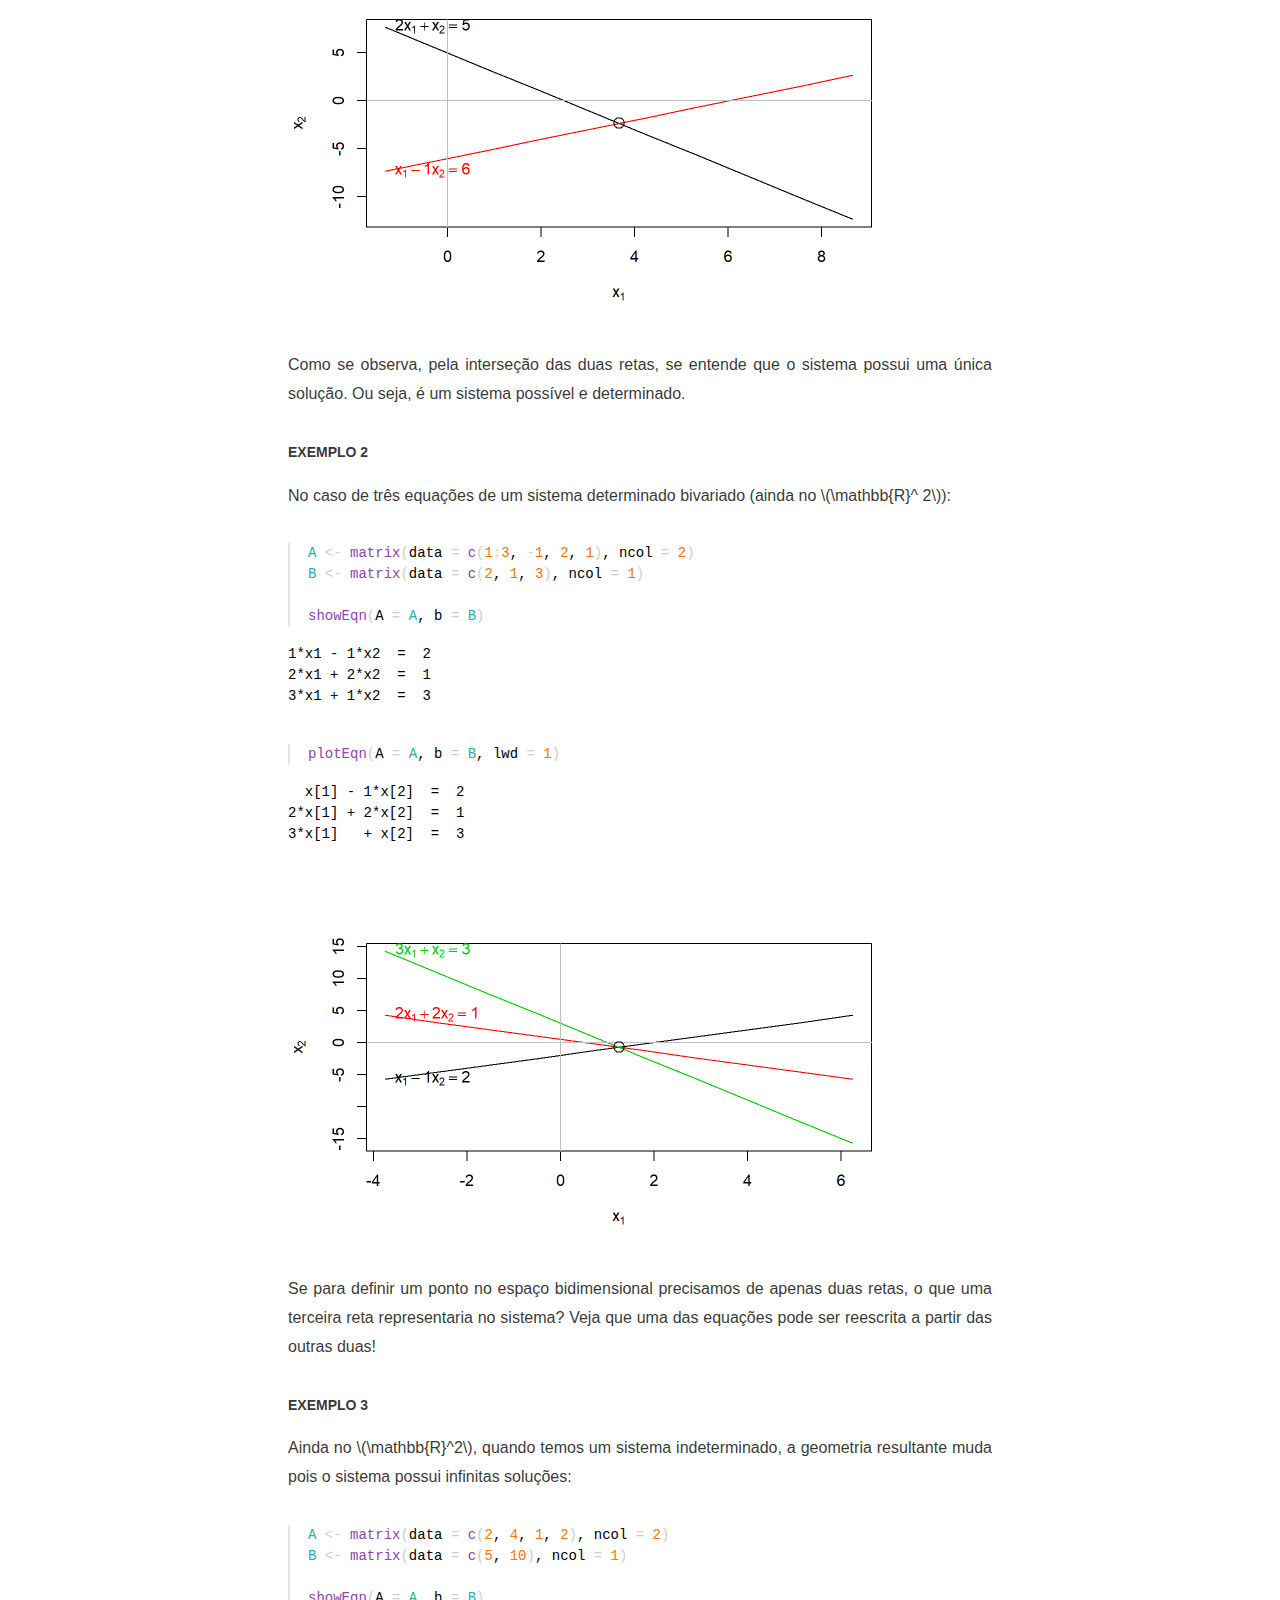
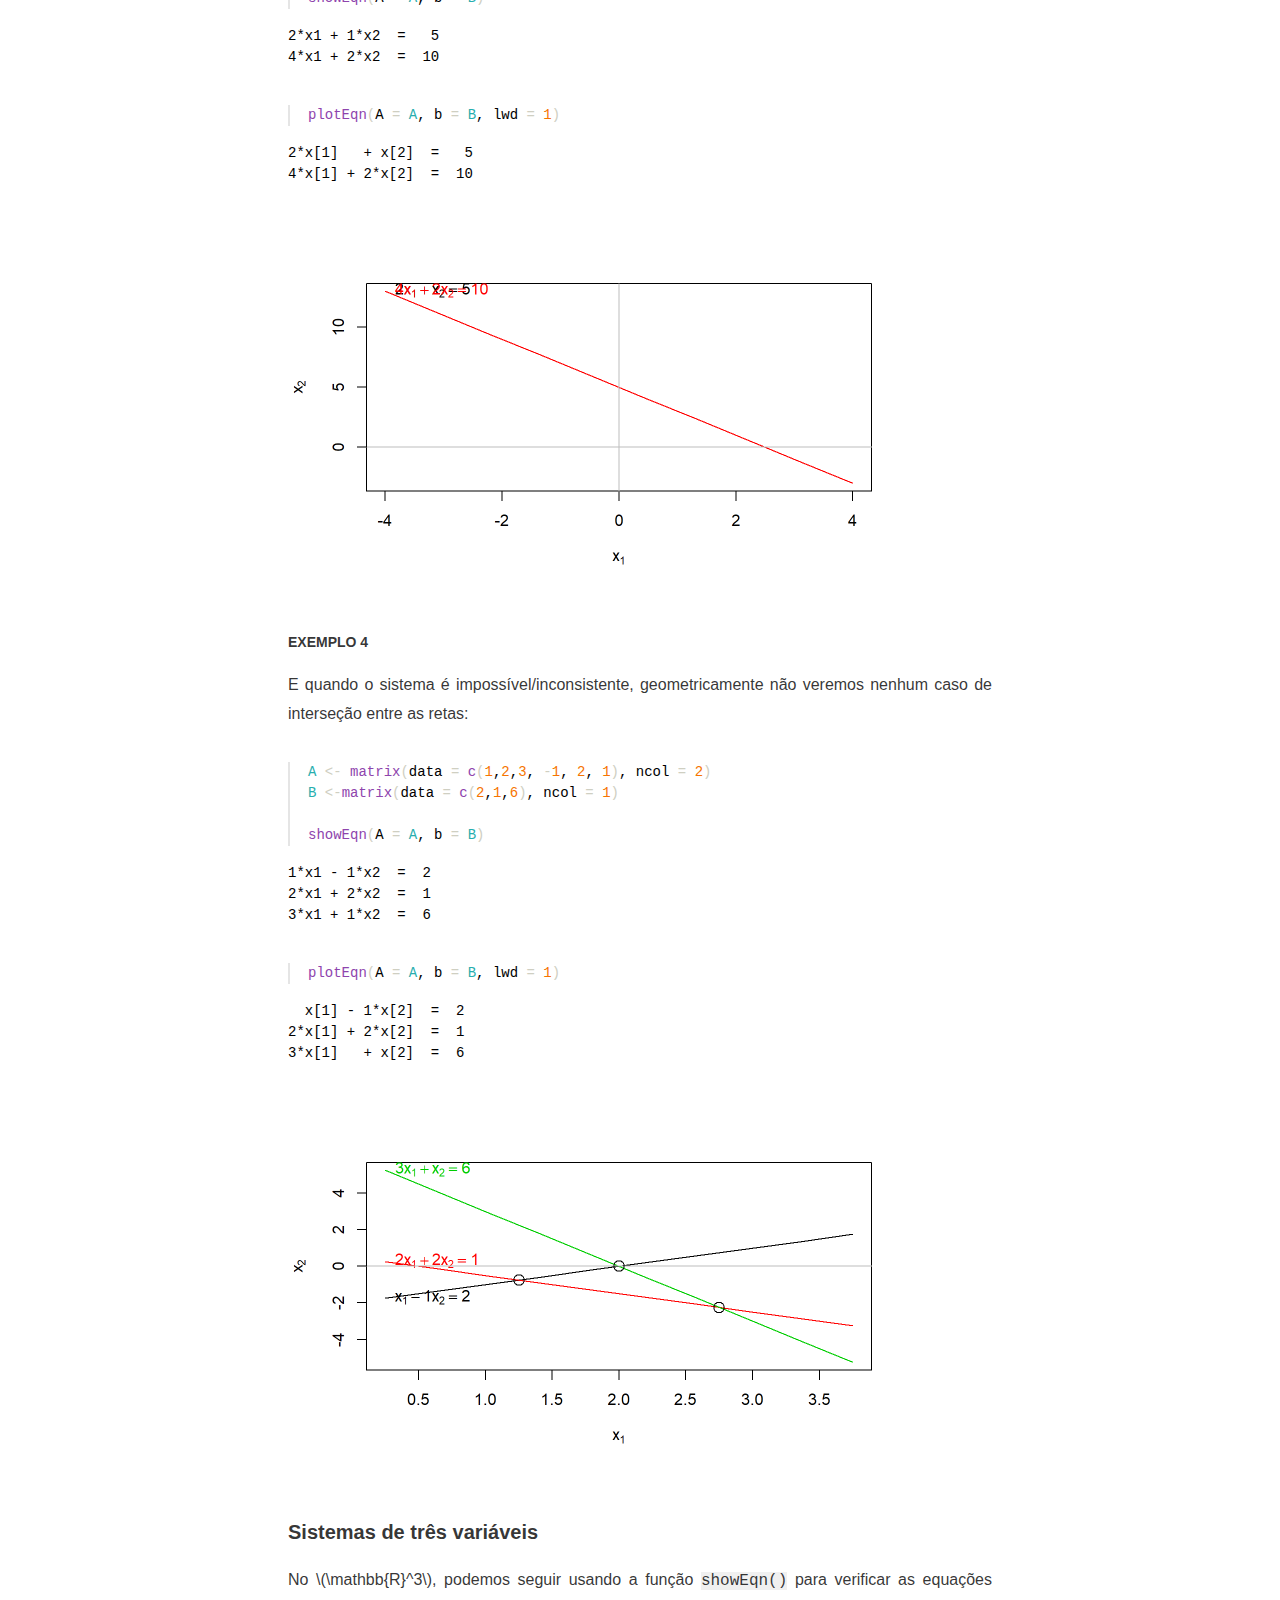
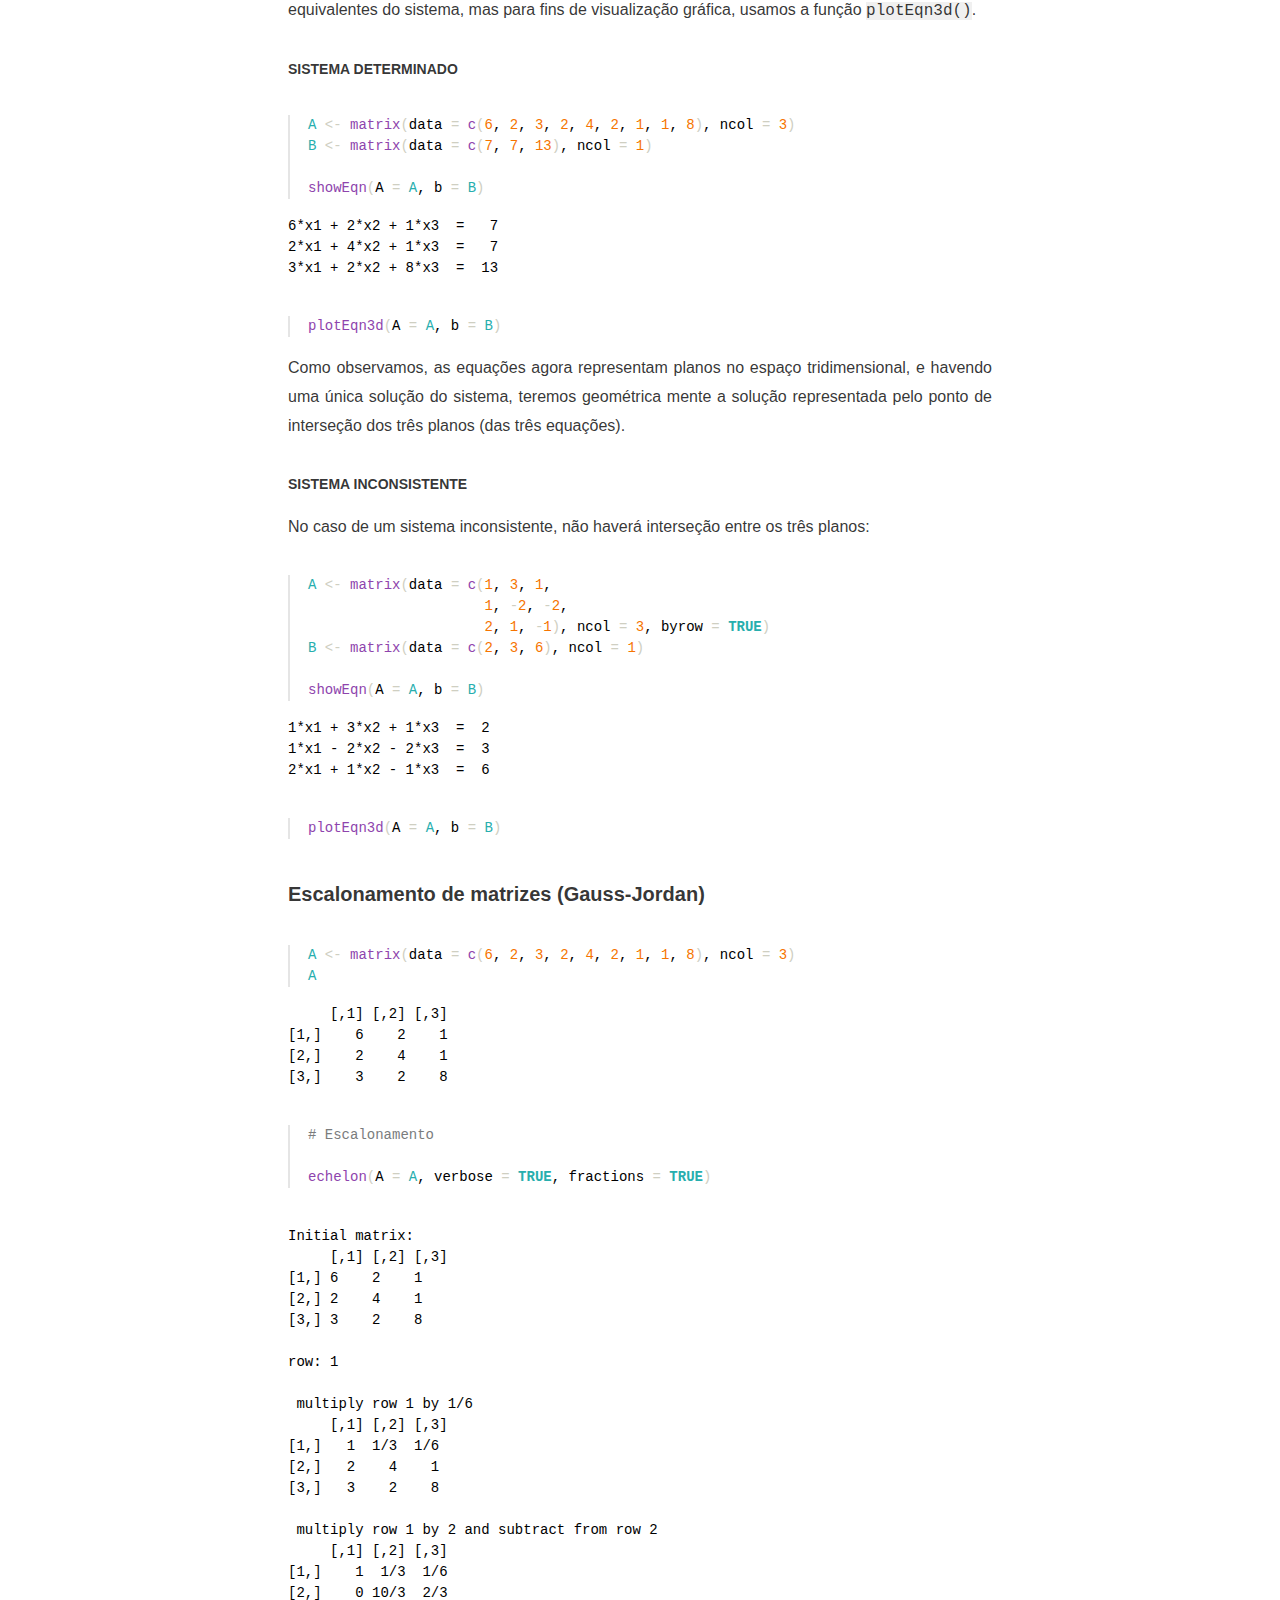
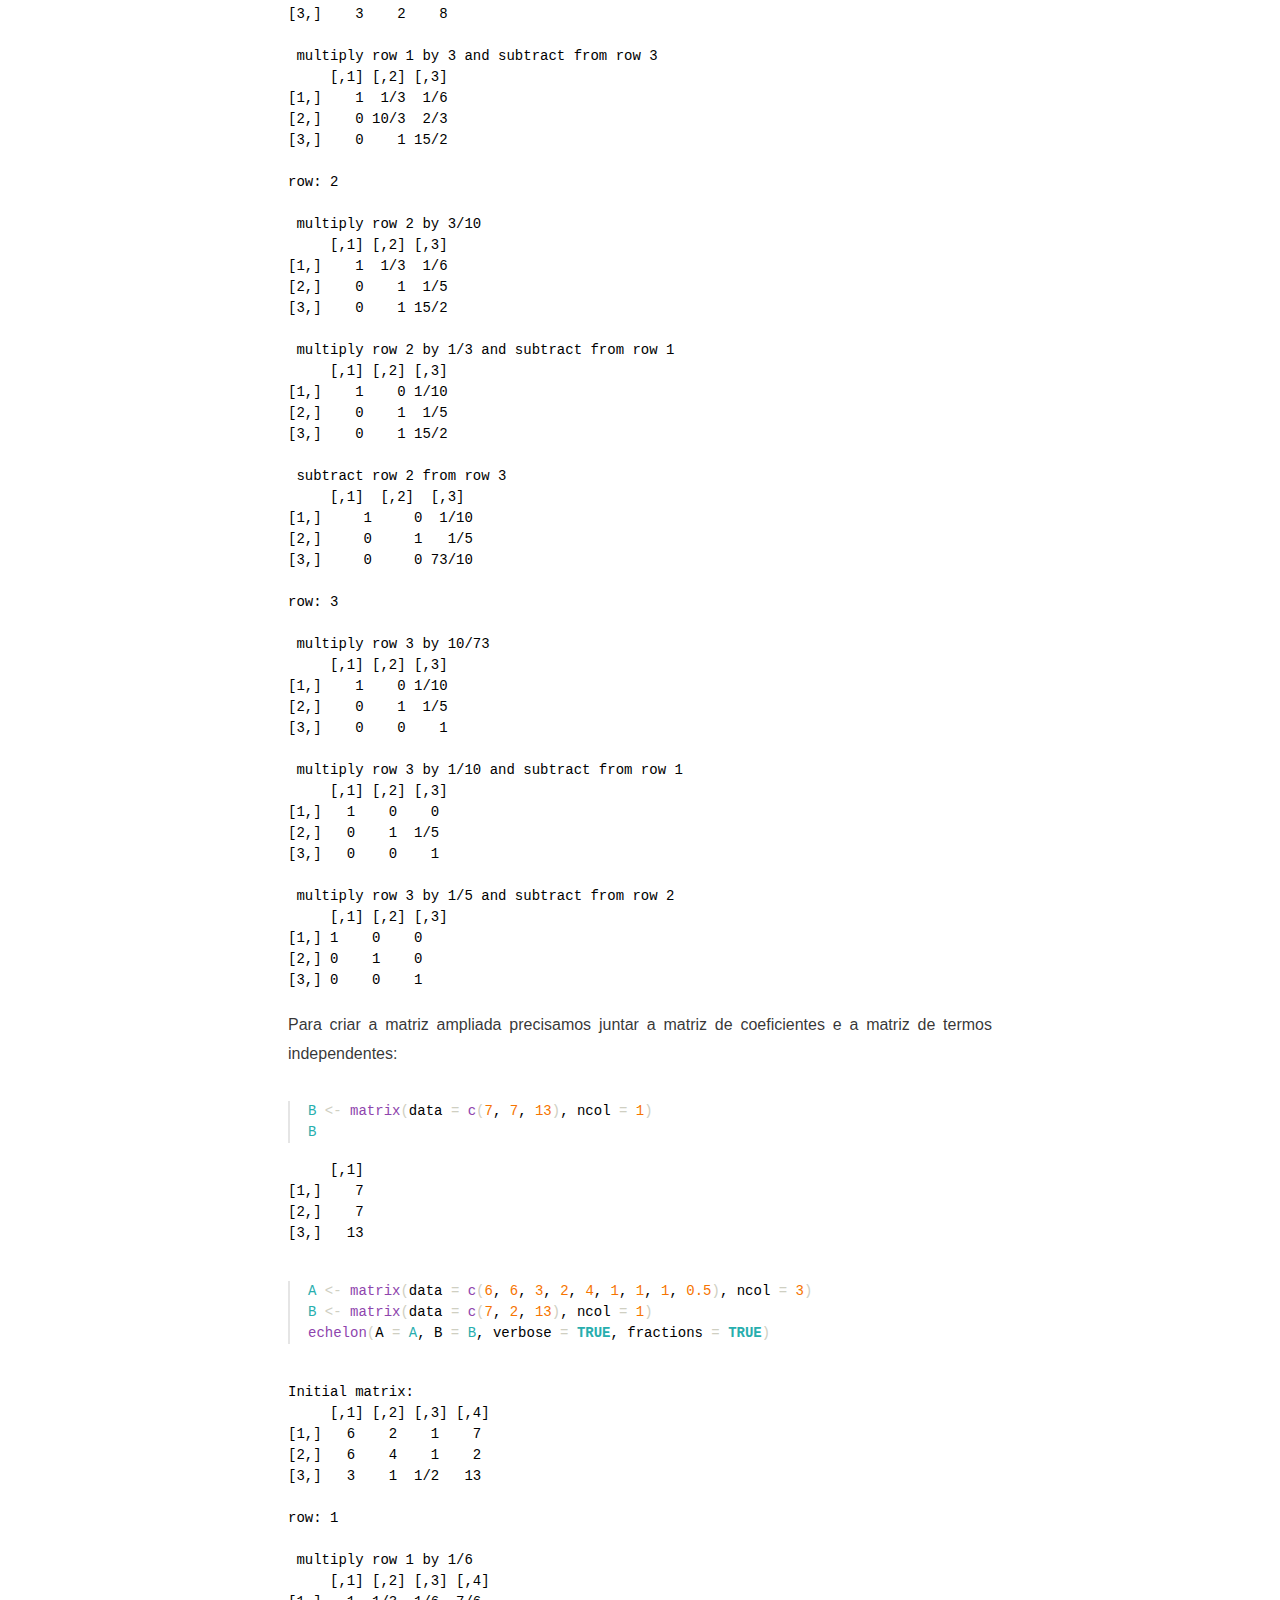
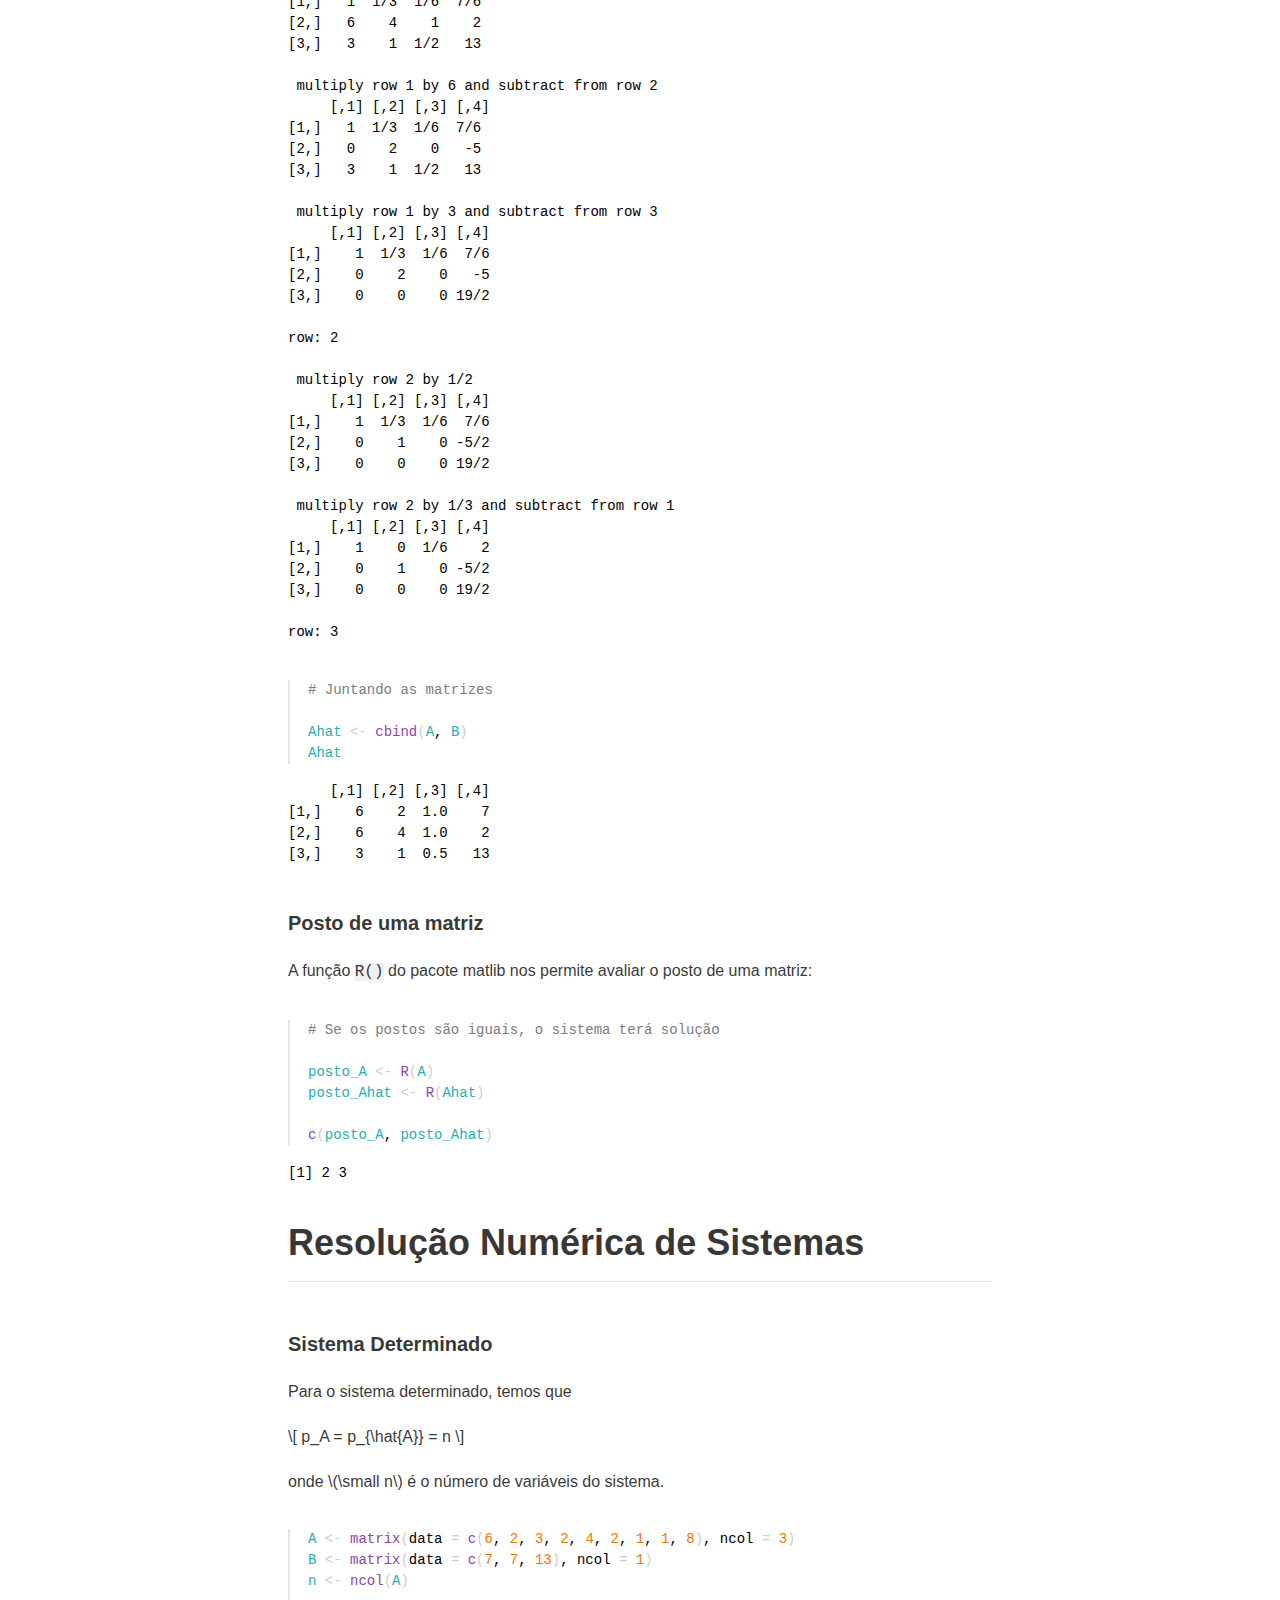
==== commit 0abcc6ad: "diferencial" ====
--- a/docs/about.html
+++ b/docs/about.html
@@ -2210,7 +2210,7 @@
 <pre class="sourceCode r"><code class="sourceCode r"><span class='va'>vetor2</span>
 </code></pre>
 </div>
-<pre><code>[1]  7.549369  8.178483 11.953167  5.819305  6.291140  6.920254</code></pre>
+<pre><code>[1] 4.565927 4.946421 7.229384 3.519568 3.804939 4.185433</code></pre>
 </div>
 <div class="layout-chunk" data-layout="l-body">
 <div class="sourceCode">
@@ -3022,54 +3022,54 @@
 <span class='va'>A</span> <span class='op'>*</span> <span class='va'>B</span>
 </code></pre>
 </div>
-<pre><code>             [,1]        [,2]        [,3]        [,4]         [,5]
- [1,] -0.69245459  0.62192585 -0.24448826 -0.01084840  1.124149047
- [2,] -2.24010066  3.42087714 -0.02146722  0.93864250 -0.041052765
- [3,] -1.19954756  0.02029475 -0.67375895  0.23892274  0.330345074
- [4,] -0.42872545 -0.03798027  0.04799681 -1.18212170  0.169586868
- [5,]  0.12707111  1.95644566 -0.71690739 -0.20521580  0.191375724
- [6,] -1.51883347 -0.94907278  2.24507488  0.10903977 -0.003029101
- [7,]  0.01792465  0.08401046  0.26440497 -0.21958281  2.045181149
- [8,]  0.75057865 -0.08696520  0.28671084  2.47771092 -0.087103681
- [9,] -3.12313749  0.55033947 -0.16326936 -0.08987686 -0.126630777
-[10,]  0.10310382 -1.60500161  1.73633778 -1.46826877 -0.576074674
-             [,6]        [,7]         [,8]       [,9]       [,10]
- [1,]  0.42828371 -0.97514286  2.970666314 -0.2719253  0.47488834
- [2,] -1.42167727 -0.33579459  0.215644447 -0.8821100 -0.57555269
- [3,] -1.30473744  1.84989318 -1.049788137  0.7840023  0.66085824
- [4,]  0.03521309 -0.87361383 -0.618356328 -0.9086571 -0.06174244
- [5,] -0.75083134  0.28894098 -0.009331744  2.5724899 -1.82134977
- [6,]  0.91878675  0.04521873  1.550986374 -0.9673542 -0.68099009
- [7,]  0.33635974  2.48148861  1.478482291  0.4308512 -0.08523976
- [8,]  0.14973409  0.84127886  0.871856511  0.2788294 -0.37230547
- [9,] -0.70098298 -0.42433876 -1.358875917 -0.4898720  0.12983643
-[10,] -1.48823604  0.46724521 -1.806929006 -0.9054348 -1.65309247</code></pre>
+<pre><code>              [,1]        [,2]         [,3]       [,4]        [,5]
+ [1,] -1.947429304  1.79706633  0.262941147  0.1459636  0.01533157
+ [2,] -0.560707098 -0.73717486  2.498872130 -0.3251144 -0.99772157
+ [3,] -1.229571223 -1.23983874 -2.076261742 -1.8597648 -1.05987802
+ [4,] -0.038223113 -2.61103180  1.309380928  1.6822461  3.40632567
+ [5,]  1.746065977 -0.21246114  1.942640722 -0.3471282 -0.31930982
+ [6,]  1.558452432 -0.92699502 -0.646186695 -2.6492732 -0.62561754
+ [7,] -0.134910821  0.65516389  1.823818443  1.9621257  1.00369357
+ [8,]  2.351594607 -3.07527870 -0.001989788  1.4376243  0.26834239
+ [9,] -0.006782449 -1.18267833  0.142134791  1.5762251  0.08036617
+[10,] -2.727126707 -0.02406812  0.636558755 -1.1867889  2.40869958
+             [,6]        [,7]        [,8]         [,9]      [,10]
+ [1,]  0.07953206 -0.41355009  1.06705964  1.358950801 -1.8047361
+ [2,] -1.21113783 -0.17398011  0.03505374 -1.404181306  2.9884901
+ [3,] -2.04769002 -0.30154573  1.92881792  0.009929133  0.8263822
+ [4,]  0.30507774 -0.09256391  0.08351689 -0.786108370  0.3830475
+ [5,]  1.48483256 -0.35566781  1.59751771 -0.195223505  0.1905227
+ [6,] -1.18869587 -1.51593588 -0.05805716 -0.150018156  0.4417708
+ [7,]  1.21709216 -0.40562014 -3.02134719  0.487776142 -0.3889489
+ [8,]  0.20212413  0.27662520 -0.13349317 -1.198687049 -0.8109209
+ [9,]  0.65632634  0.66158907 -0.13537446 -1.026635357  1.4261090
+[10,]  0.74367903 -0.23944887 -0.11552376  0.281941655  0.8961935</code></pre>
 <div class="sourceCode">
 <pre class="sourceCode r"><code class="sourceCode r"><span class='va'>A</span> <span class='op'>%*%</span> <span class='va'>B</span>
 </code></pre>
 </div>
-<pre><code>            [,1]       [,2]       [,3]        [,4]       [,5]
- [1,]  2.1848793  0.8665945  2.9061787 -4.96865234 -1.7424252
- [2,]  2.2942323  5.1366186  1.3632169 -0.07709997  0.2164016
- [3,] -0.8913791 -3.2741572 -3.7802144 -5.66436846 -1.1118863
- [4,]  1.2204071  2.1257948 -4.0748652  2.01298726  1.2196273
- [5,] -5.2177748 -6.3557858  2.9203021 -2.06282904 -5.1478546
- [6,] -1.3941917 -0.2204771 -0.8823879  0.91346620 -0.4395325
- [7,] -4.8307396 -0.3680877 -7.7811471  3.62724823 -3.7064621
- [8,] -2.3651371 -0.7830888 -1.3831179  2.49728000  1.9508737
- [9,] -2.8980163  1.7281747  4.5549739  1.91263455  3.4163591
-[10,] -0.2899443 -3.5209662 -1.8539483 -2.03355745 -5.7350669
-            [,6]       [,7]      [,8]        [,9]      [,10]
- [1,] -1.9997407  2.4241932 -4.554085 -1.47955239 -0.2759344
- [2,]  3.7983875  0.7388503  1.925400 -4.04914737 -3.9759343
- [3,]  2.0225918  2.0768083 -5.381305 -1.96090773  2.4195740
- [4,] -2.4786412  0.5542205  1.466151  0.42546170  0.7302217
- [5,] -0.1479122 -0.2975100  6.296318 -0.83846820 -0.2843537
- [6,] -1.4170691  2.9692125  5.091265 -5.31934324 -0.4852475
- [7,] -2.3285865  5.9527465 -4.309611  0.44292758  1.6195147
- [8,] -1.1972544 -0.3372009 -5.262568 -0.09576455  4.1614528
- [9,]  0.3417665 -6.2847309  5.470603  1.79549732  3.2011498
-[10,]  0.7771954  7.2199582 -2.464720  4.27643170 -5.0116484</code></pre>
+<pre><code>            [,1]       [,2]       [,3]      [,4]       [,5]
+ [1,] -0.5807317 -3.5014699  0.8836706  2.646954 -3.5252462
+ [2,]  6.0418936 -0.4111938  0.8469555 -2.020734 -5.6283725
+ [3,] -2.3213410 -4.8909593  0.8844188  3.652562 -3.5619433
+ [4,]  0.4741521 -0.6280506  3.5090641 -1.720488 -3.7362177
+ [5,] -2.8779225 -3.6954277 -1.8965193  6.467992  2.2843445
+ [6,]  5.9639347  3.9297063 -3.8310625 -1.718122 -0.3761487
+ [7,] 10.7352935 12.4506440  1.4197657  4.941057 -7.7776191
+ [8,]  0.9516916 -3.4382904 -2.1682799  1.859495  0.2614594
+ [9,]  0.6720503 -1.1469423 -1.3214658 -2.646094  2.7385621
+[10,]  4.0794615 -3.2818454  5.5732278  2.039262  5.8502770
+            [,6]       [,7]       [,8]      [,9]      [,10]
+ [1,]  1.0896365 -3.8028036 -7.2214462 -4.712905  6.1004160
+ [2,]  0.2621236 -0.8914035 -2.8205580  4.780950  0.8269352
+ [3,]  2.8380469 -3.0428326 -0.3699182 -3.293378 -3.7110898
+ [4,]  3.1754542  3.7242294  3.9157424  2.718198 -4.3529266
+ [5,]  9.5632903 -1.8136571 -4.8728094 -3.314955  5.7766428
+ [6,] -2.0881404 -0.9438482 -0.7675157  8.599713  1.8890321
+ [7,] -6.0757462 -4.4857163  1.0378154  4.554196  3.0534535
+ [8,] -3.4308363 -4.6095457 -6.1005074 -1.808813  7.6329996
+ [9,]  5.2042920  3.0195585  0.1056261  5.880083 -1.7904886
+[10,]  2.6312401  3.3628938 -0.0140932  1.224354  3.2001459</code></pre>
 <div class="sourceCode">
 <pre class="sourceCode r"><code class="sourceCode r"><span class='va'>C</span> <span class='op'>=</span> <span class='va'>A</span> <span class='op'>%*%</span> <span class='va'>B</span>
 <span class='fu'><a href='https://rdrr.io/r/base/det.html'>det</a></span><span class='op'>(</span><span class='va'>C</span><span class='op'>)</span> <span class='op'>==</span> <span class='fu'><a href='https://rdrr.io/r/base/det.html'>det</a></span><span class='op'>(</span><span class='va'>A</span> <span class='op'>%*%</span> <span class='va'>B</span><span class='op'>)</span>
@@ -3238,33 +3238,33 @@
 <span class='va'>notas</span>
 </code></pre>
 </div>
-<pre><code>  [1] 511.5344 474.3850 532.5089 489.9861 533.5659 491.7496 480.5543
-  [8] 500.5077 500.5495 466.3963 521.0750 477.6080 506.7123 509.8959
- [15] 502.7611 497.6242 503.9537 478.6261 483.9357 477.7247 531.6018
- [22] 529.9564 505.2529 475.3420 499.9255 530.2334 490.4860 515.9583
- [29] 480.5199 513.7875 480.8832 475.3659 480.8622 482.6043 481.7864
- [36] 514.8255 501.3702 493.5250 478.2699 479.6814 484.6442 477.6056
- [43] 491.0365 509.4347 476.3902 529.4051 473.7716 498.0695 547.3944
- [50] 517.8125 494.9563 482.6847 511.6517 499.7494 492.5029 506.3577
- [57] 490.2239 553.1732 533.6056 515.5917 514.2648 489.1424 517.7156
- [64] 493.0281 479.8389 537.6637 481.4206 494.1161 487.7010 481.0585
- [71] 511.9795 469.5277 495.8762 488.5141 472.1967 498.5917 491.3824
- [78] 488.1555 519.6223 510.6482 498.1909 503.1298 485.2538 495.9732
- [85] 522.0435 499.6650 503.2358 540.4952 485.9261 519.2158 535.8097
- [92] 478.7167 500.3527 492.2018 490.1833 479.0856 482.0758 525.3877
- [99] 511.8768 515.5127</code></pre>
+<pre><code>  [1] 495.9732 522.0435 499.6650 503.2358 540.4952 485.9261 519.2158
+  [8] 535.8097 478.7167 500.3527 492.2018 490.1833 479.0856 482.0758
+ [15] 525.3877 511.8768 515.5127 531.1474 492.6920 516.3311 498.7873
+ [22] 489.9724 518.5213 500.7388 478.6760 495.2309 529.9045 523.4432
+ [29] 470.8459 501.9011 516.9533 467.5127 528.1713 489.1648 505.5733
+ [36] 496.1205 531.5232 470.4890 497.1078 480.9359 508.1309 544.5852
+ [43] 469.7101 498.7659 497.0546 530.8319 480.3629 509.9316 533.9390
+ [50] 494.7853 485.8814 496.7764 510.0264 479.7292 532.2950 500.1128
+ [57] 441.9020 477.8567 530.9513 480.4634 497.9699 500.8530 468.0656
+ [64] 509.8193 508.4321 537.4781 520.6903 501.6362 498.3495 512.1215
+ [71] 482.2516 502.1084 507.0575 511.0079 477.3134 529.2470 514.0423
+ [78] 550.1422 462.1995 488.2037 465.7100 491.5800 506.2028 534.0514
+ [85] 491.1323 476.0281 493.8524 512.4211 503.6380 526.3680 494.0218
+ [92] 467.0356 519.0300 477.7375 512.3393 510.2699 507.3892 534.4779
+ [99] 495.8771 473.7161</code></pre>
 <div class="sourceCode">
 <pre class="sourceCode r"><code class="sourceCode r"><span class='va'>resultado</span> <span class='op'>&lt;-</span> <span class='fu'><a href='https://rdrr.io/r/base/ifelse.html'>ifelse</a></span><span class='op'>(</span>test <span class='op'>=</span> <span class='va'>notas</span> <span class='op'>&gt;</span> <span class='fl'>500</span>, yes <span class='op'>=</span> <span class='st'>"A"</span>, no <span class='op'>=</span> <span class='st'>"R"</span><span class='op'>)</span>
 <span class='va'>resultado</span>
 </code></pre>
 </div>
-<pre><code>  [1] &quot;A&quot; &quot;R&quot; &quot;A&quot; &quot;R&quot; &quot;A&quot; &quot;R&quot; &quot;R&quot; &quot;A&quot; &quot;A&quot; &quot;R&quot; &quot;A&quot; &quot;R&quot; &quot;A&quot; &quot;A&quot; &quot;A&quot; &quot;R&quot;
- [17] &quot;A&quot; &quot;R&quot; &quot;R&quot; &quot;R&quot; &quot;A&quot; &quot;A&quot; &quot;A&quot; &quot;R&quot; &quot;R&quot; &quot;A&quot; &quot;R&quot; &quot;A&quot; &quot;R&quot; &quot;A&quot; &quot;R&quot; &quot;R&quot;
- [33] &quot;R&quot; &quot;R&quot; &quot;R&quot; &quot;A&quot; &quot;A&quot; &quot;R&quot; &quot;R&quot; &quot;R&quot; &quot;R&quot; &quot;R&quot; &quot;R&quot; &quot;A&quot; &quot;R&quot; &quot;A&quot; &quot;R&quot; &quot;R&quot;
- [49] &quot;A&quot; &quot;A&quot; &quot;R&quot; &quot;R&quot; &quot;A&quot; &quot;R&quot; &quot;R&quot; &quot;A&quot; &quot;R&quot; &quot;A&quot; &quot;A&quot; &quot;A&quot; &quot;A&quot; &quot;R&quot; &quot;A&quot; &quot;R&quot;
- [65] &quot;R&quot; &quot;A&quot; &quot;R&quot; &quot;R&quot; &quot;R&quot; &quot;R&quot; &quot;A&quot; &quot;R&quot; &quot;R&quot; &quot;R&quot; &quot;R&quot; &quot;R&quot; &quot;R&quot; &quot;R&quot; &quot;A&quot; &quot;A&quot;
- [81] &quot;R&quot; &quot;A&quot; &quot;R&quot; &quot;R&quot; &quot;A&quot; &quot;R&quot; &quot;A&quot; &quot;A&quot; &quot;R&quot; &quot;A&quot; &quot;A&quot; &quot;R&quot; &quot;A&quot; &quot;R&quot; &quot;R&quot; &quot;R&quot;
- [97] &quot;R&quot; &quot;A&quot; &quot;A&quot; &quot;A&quot;</code></pre>
+<pre><code>  [1] &quot;R&quot; &quot;A&quot; &quot;R&quot; &quot;A&quot; &quot;A&quot; &quot;R&quot; &quot;A&quot; &quot;A&quot; &quot;R&quot; &quot;A&quot; &quot;R&quot; &quot;R&quot; &quot;R&quot; &quot;R&quot; &quot;A&quot; &quot;A&quot;
+ [17] &quot;A&quot; &quot;A&quot; &quot;R&quot; &quot;A&quot; &quot;R&quot; &quot;R&quot; &quot;A&quot; &quot;A&quot; &quot;R&quot; &quot;R&quot; &quot;A&quot; &quot;A&quot; &quot;R&quot; &quot;A&quot; &quot;A&quot; &quot;R&quot;
+ [33] &quot;A&quot; &quot;R&quot; &quot;A&quot; &quot;R&quot; &quot;A&quot; &quot;R&quot; &quot;R&quot; &quot;R&quot; &quot;A&quot; &quot;A&quot; &quot;R&quot; &quot;R&quot; &quot;R&quot; &quot;A&quot; &quot;R&quot; &quot;A&quot;
+ [49] &quot;A&quot; &quot;R&quot; &quot;R&quot; &quot;R&quot; &quot;A&quot; &quot;R&quot; &quot;A&quot; &quot;A&quot; &quot;R&quot; &quot;R&quot; &quot;A&quot; &quot;R&quot; &quot;R&quot; &quot;A&quot; &quot;R&quot; &quot;A&quot;
+ [65] &quot;A&quot; &quot;A&quot; &quot;A&quot; &quot;A&quot; &quot;R&quot; &quot;A&quot; &quot;R&quot; &quot;A&quot; &quot;A&quot; &quot;A&quot; &quot;R&quot; &quot;A&quot; &quot;A&quot; &quot;A&quot; &quot;R&quot; &quot;R&quot;
+ [81] &quot;R&quot; &quot;R&quot; &quot;A&quot; &quot;A&quot; &quot;R&quot; &quot;R&quot; &quot;R&quot; &quot;A&quot; &quot;A&quot; &quot;A&quot; &quot;R&quot; &quot;R&quot; &quot;A&quot; &quot;R&quot; &quot;A&quot; &quot;A&quot;
+ [97] &quot;A&quot; &quot;A&quot; &quot;R&quot; &quot;R&quot;</code></pre>
 </div>
 <h4 id="exercício-3">Exercício 3</h4>
 <p>Elabore uma função que calcule o cofator Aij de uma matriz A de ordem n.</p>
@@ -3414,17 +3414,17 @@
 <span class='fu'><a href='https://rdrr.io/r/base/det.html'>det</a></span><span class='op'>(</span><span class='va'>A</span><span class='op'>)</span>
 </code></pre>
 </div>
-<pre><code>[1] -1450282281</code></pre>
+<pre><code>[1] -11825619308</code></pre>
 <div class="sourceCode">
 <pre class="sourceCode r"><code class="sourceCode r"><span class='fu'><a href='https://rdrr.io/r/base/det.html'>det</a></span><span class='op'>(</span><span class='va'>B</span><span class='op'>)</span>
 </code></pre>
 </div>
-<pre><code>[1] 46401887067</code></pre>
+<pre><code>[1] 23544437382</code></pre>
 <div class="sourceCode">
 <pre class="sourceCode r"><code class="sourceCode r"><span class='fu'><a href='https://rdrr.io/r/base/det.html'>det</a></span><span class='op'>(</span><span class='va'>A</span> <span class='op'>+</span> <span class='va'>B</span><span class='op'>)</span>
 </code></pre>
 </div>
-<pre><code>[1] 295118734114</code></pre>
+<pre><code>[1] -4.60806e+11</code></pre>
 <div class="sourceCode">
 <pre class="sourceCode r"><code class="sourceCode r"><span class='fu'><a href='https://rdrr.io/r/base/det.html'>det</a></span><span class='op'>(</span><span class='va'>A</span> <span class='op'>+</span> <span class='va'>B</span><span class='op'>)</span> <span class='op'>==</span> <span class='op'>(</span><span class='fu'><a href='https://rdrr.io/r/base/det.html'>det</a></span><span class='op'>(</span><span class='va'>A</span><span class='op'>)</span> <span class='op'>+</span> <span class='fu'><a href='https://rdrr.io/r/base/det.html'>det</a></span><span class='op'>(</span><span class='va'>B</span><span class='op'>)</span><span class='op'>)</span>
 </code></pre>
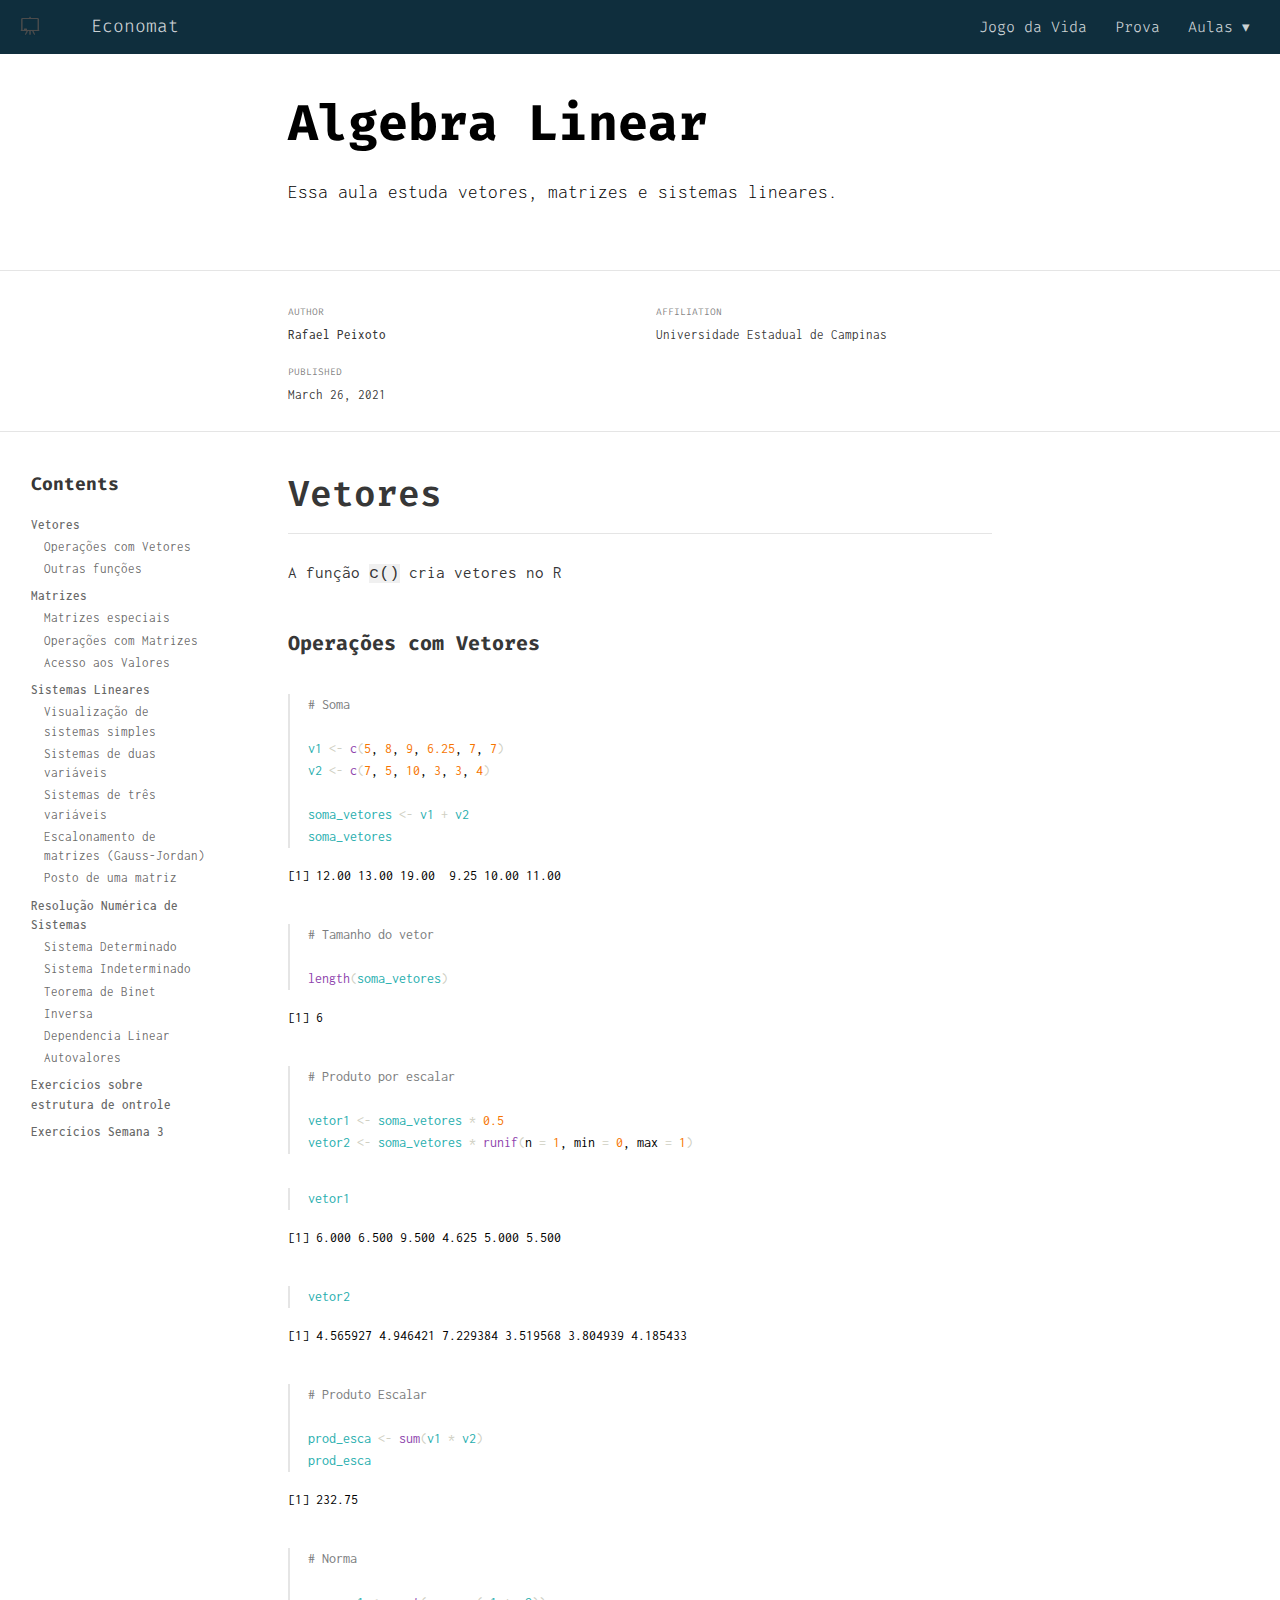
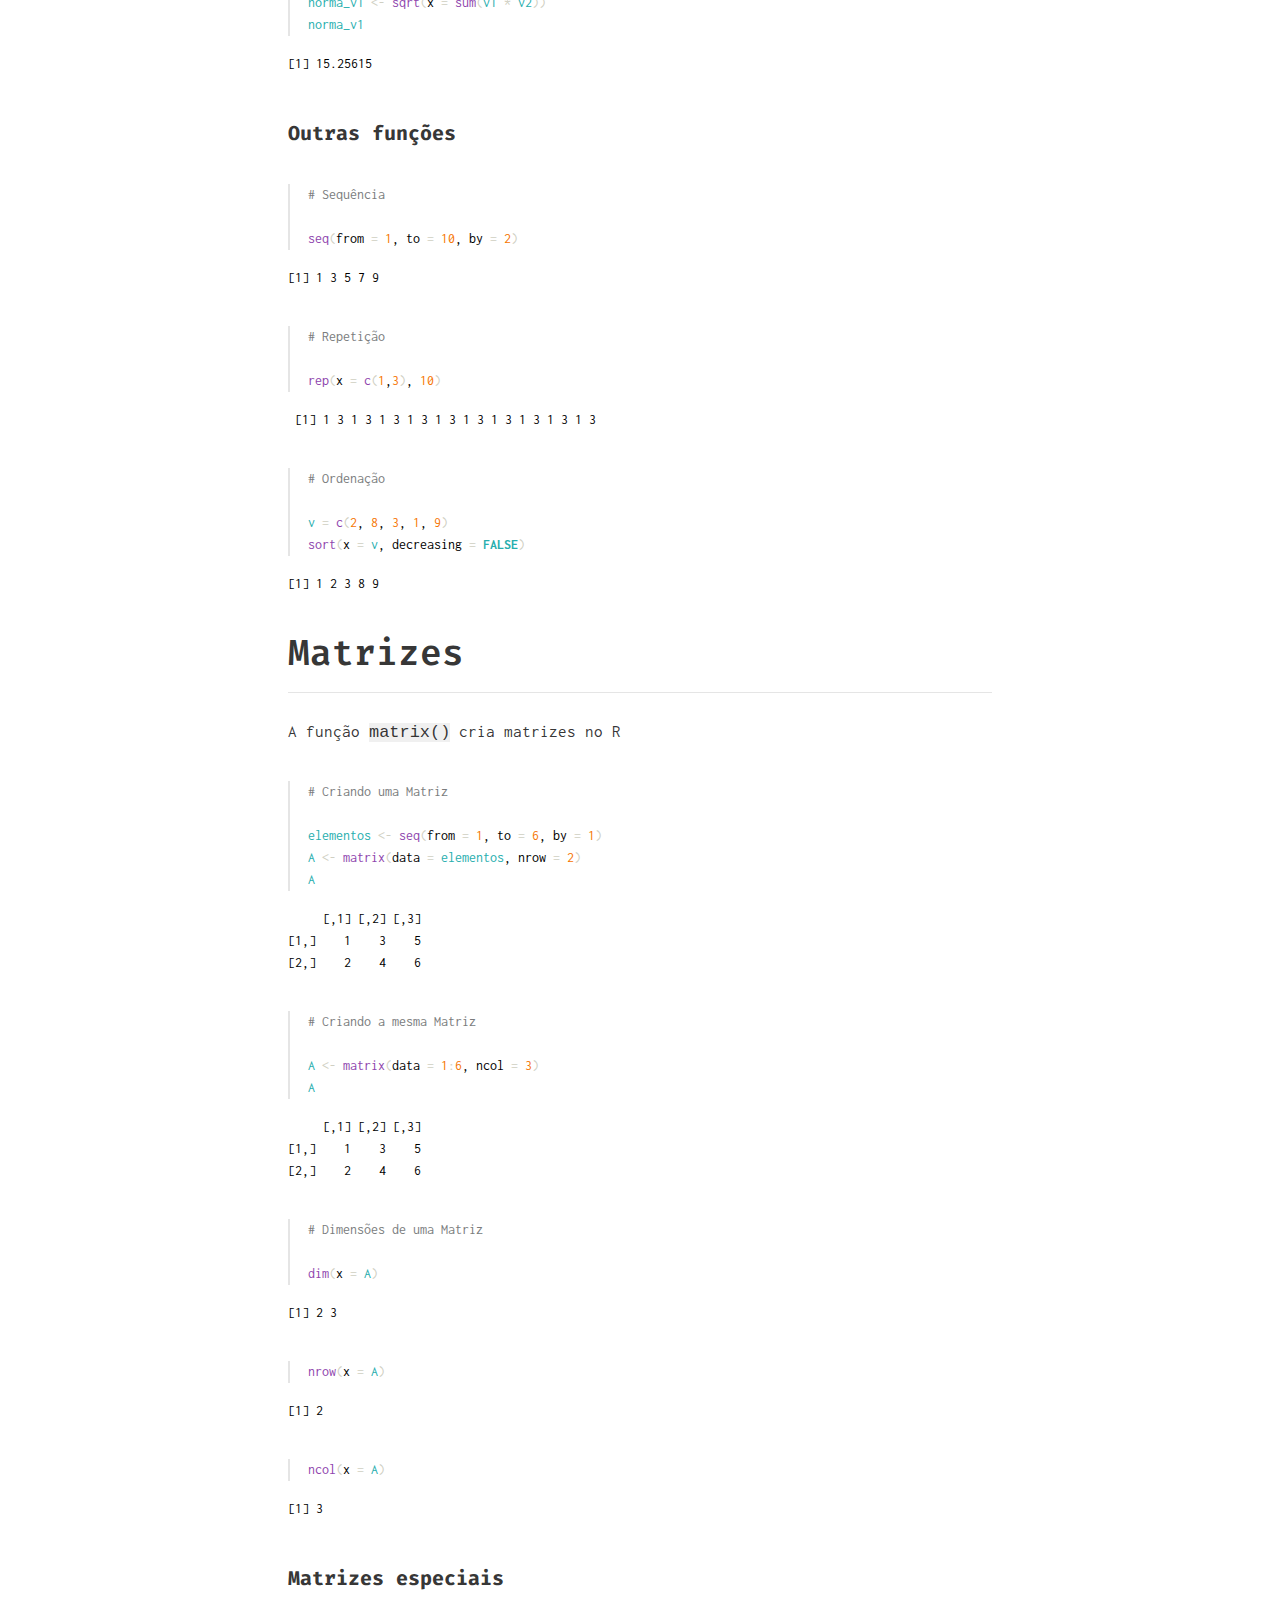
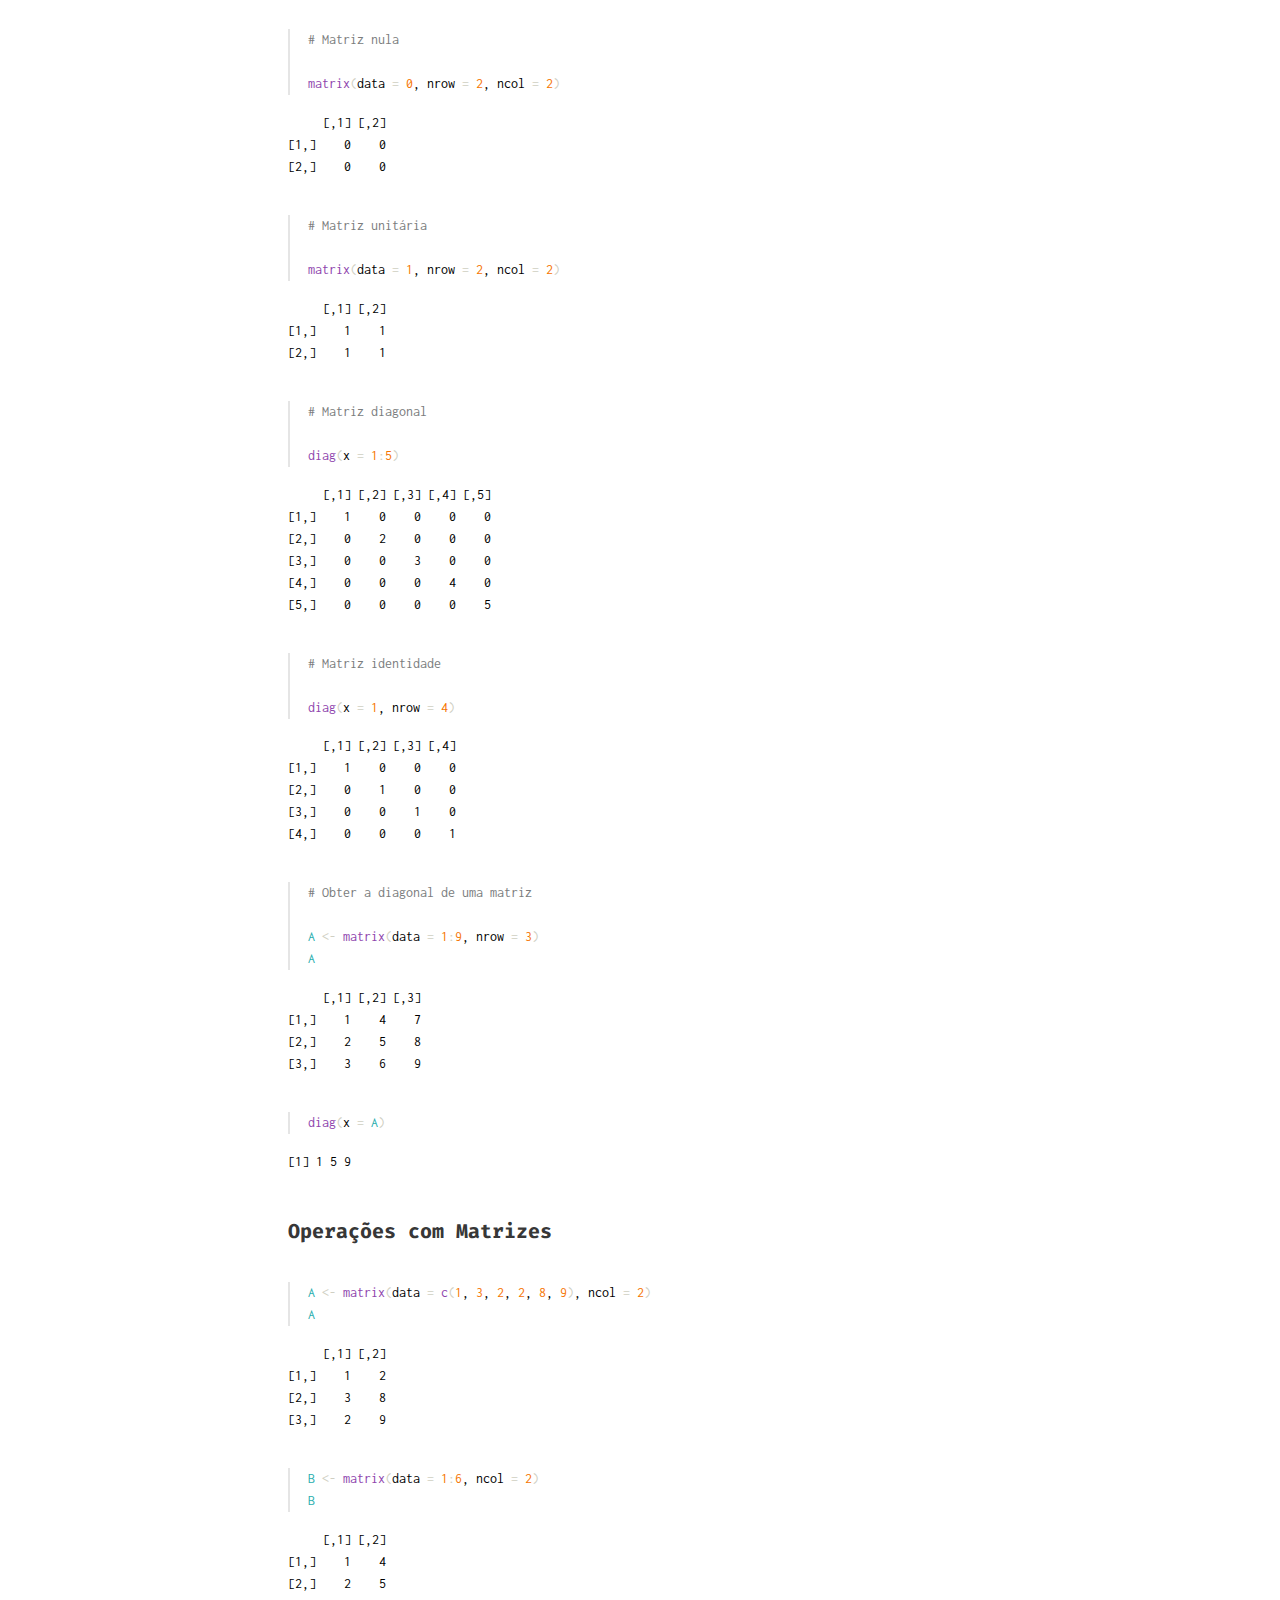
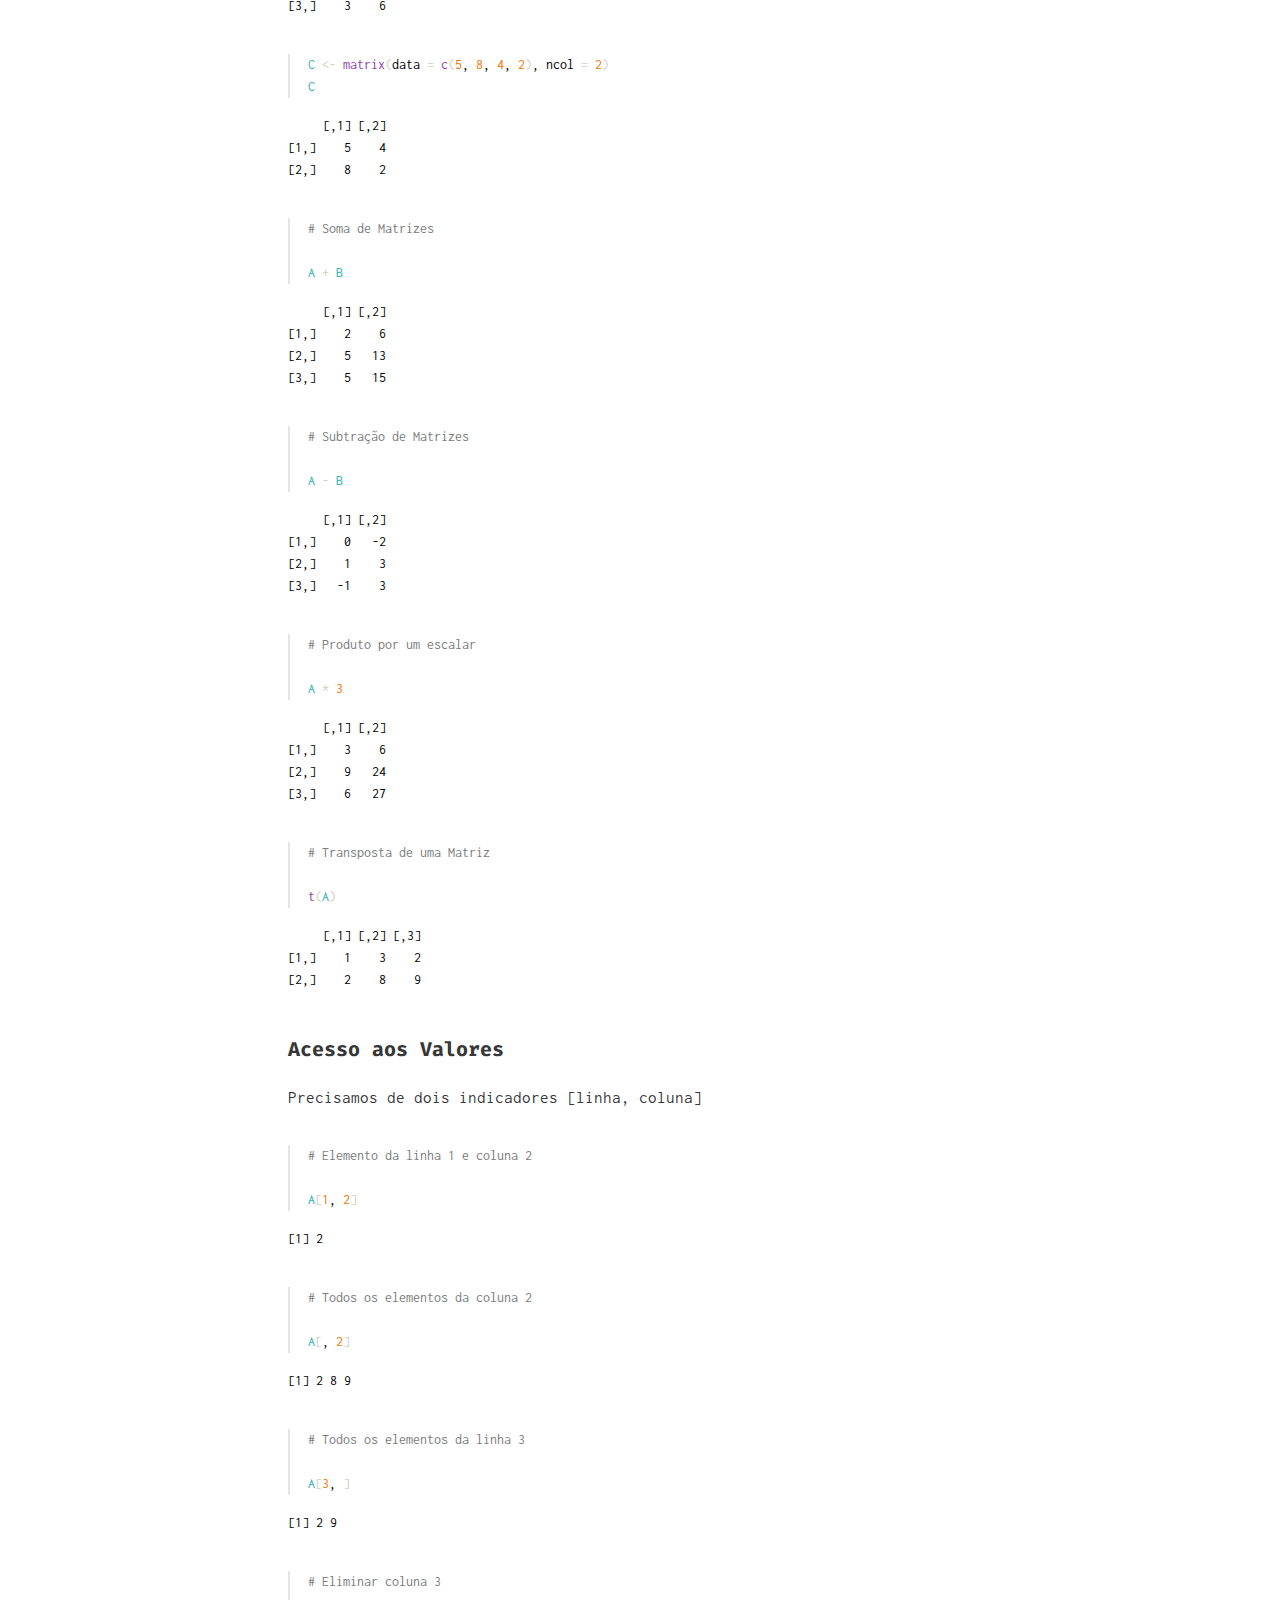
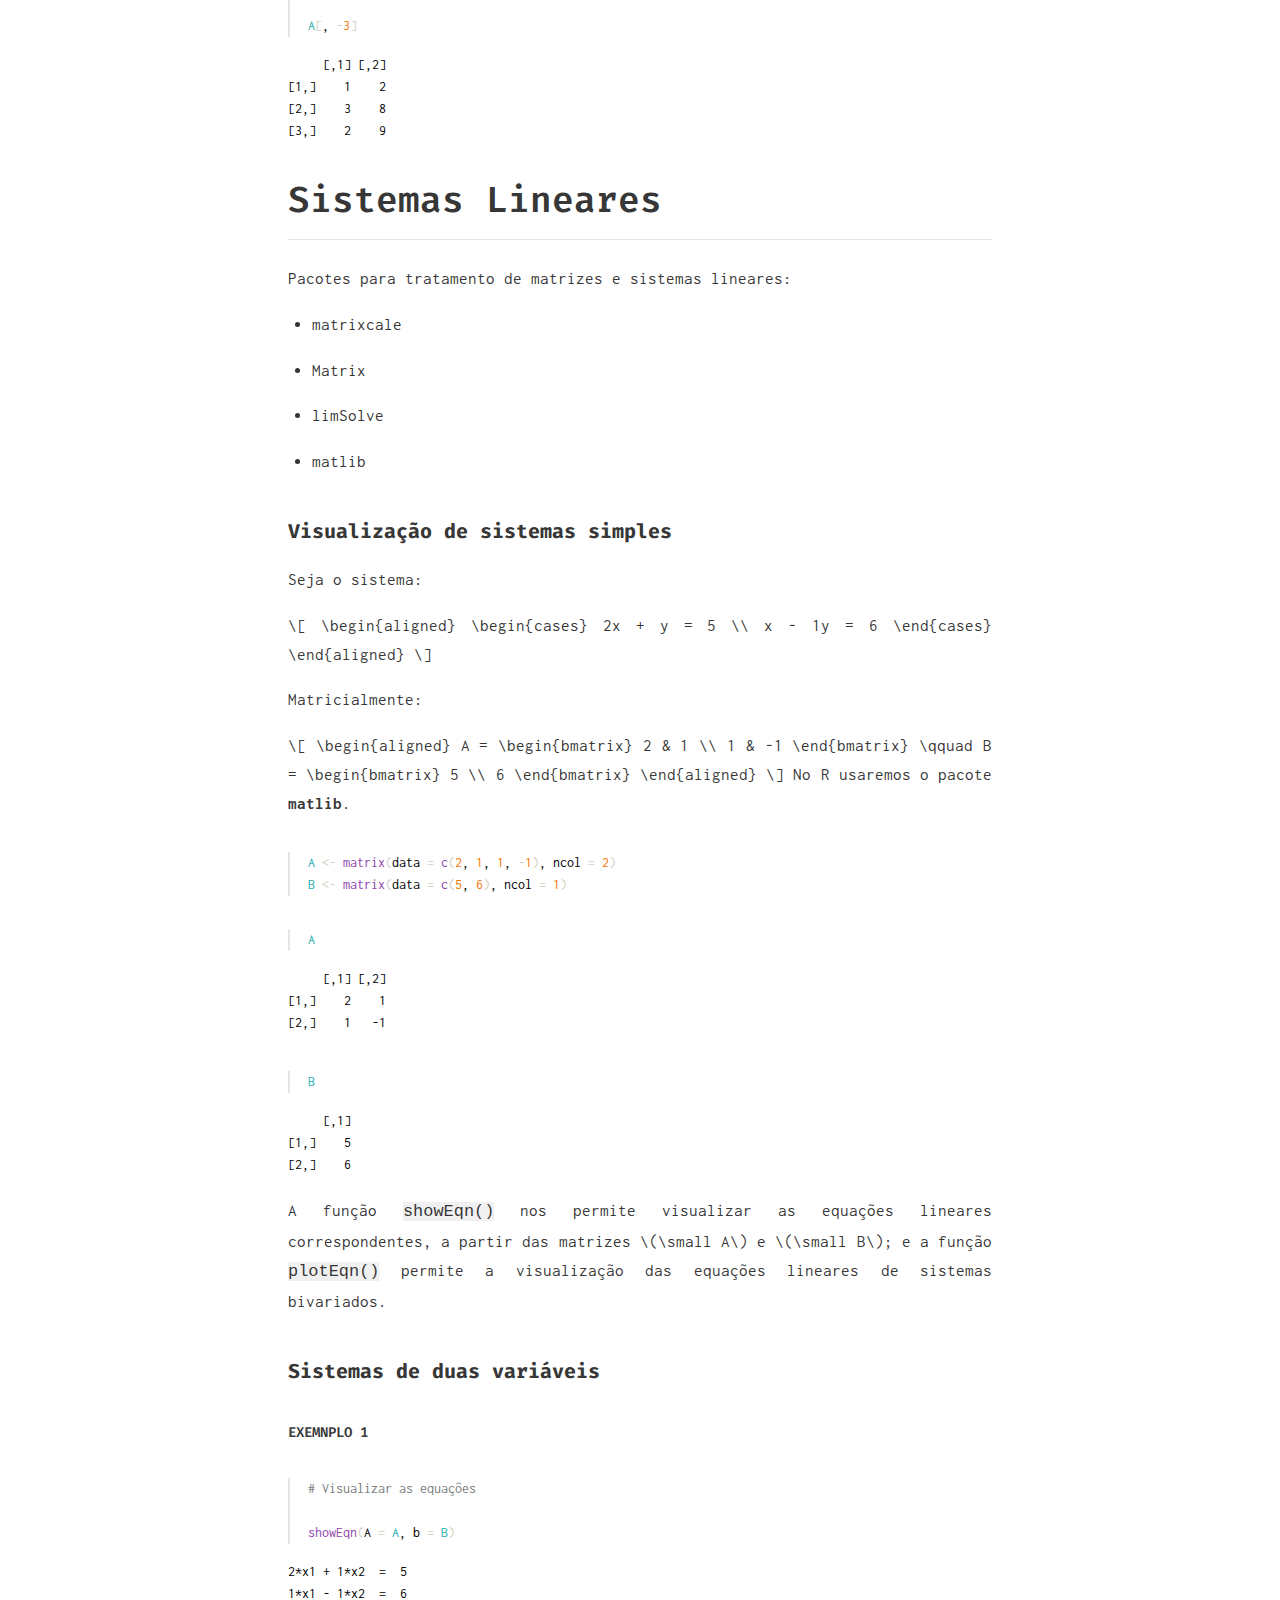
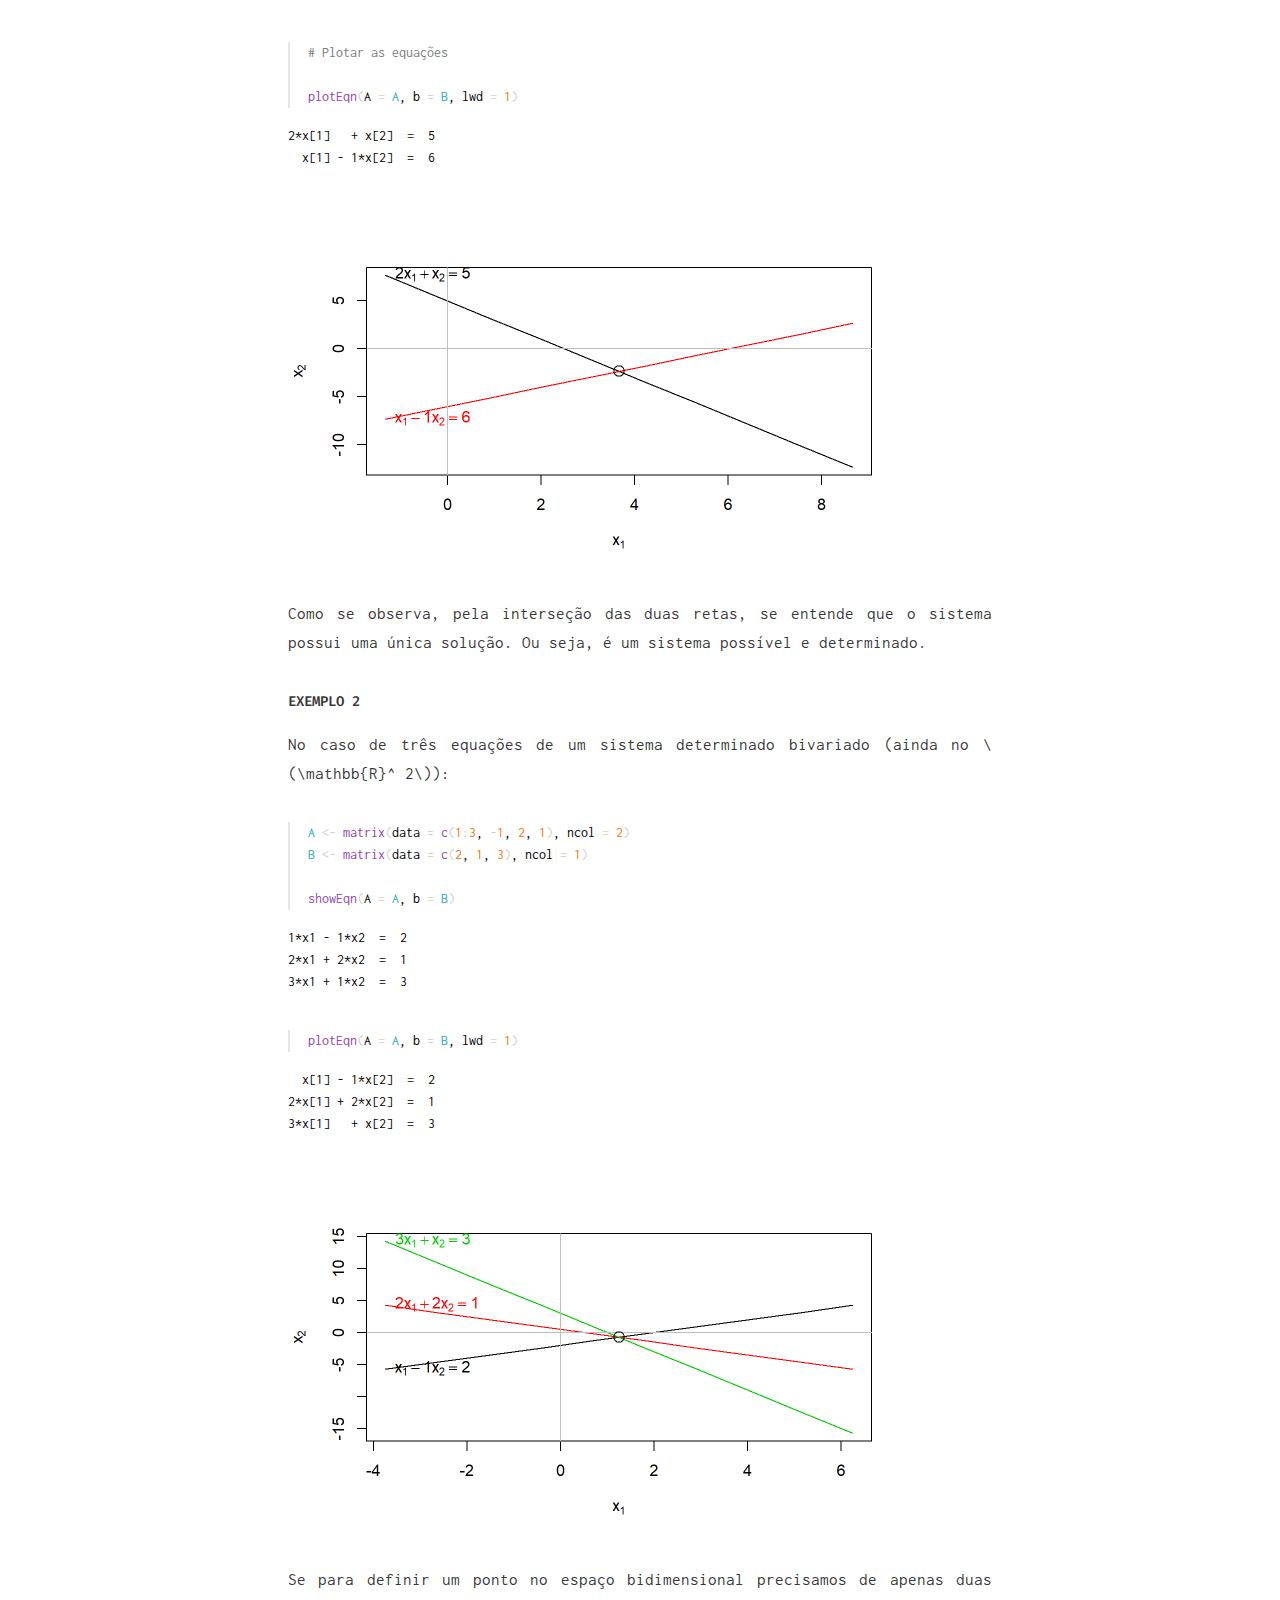
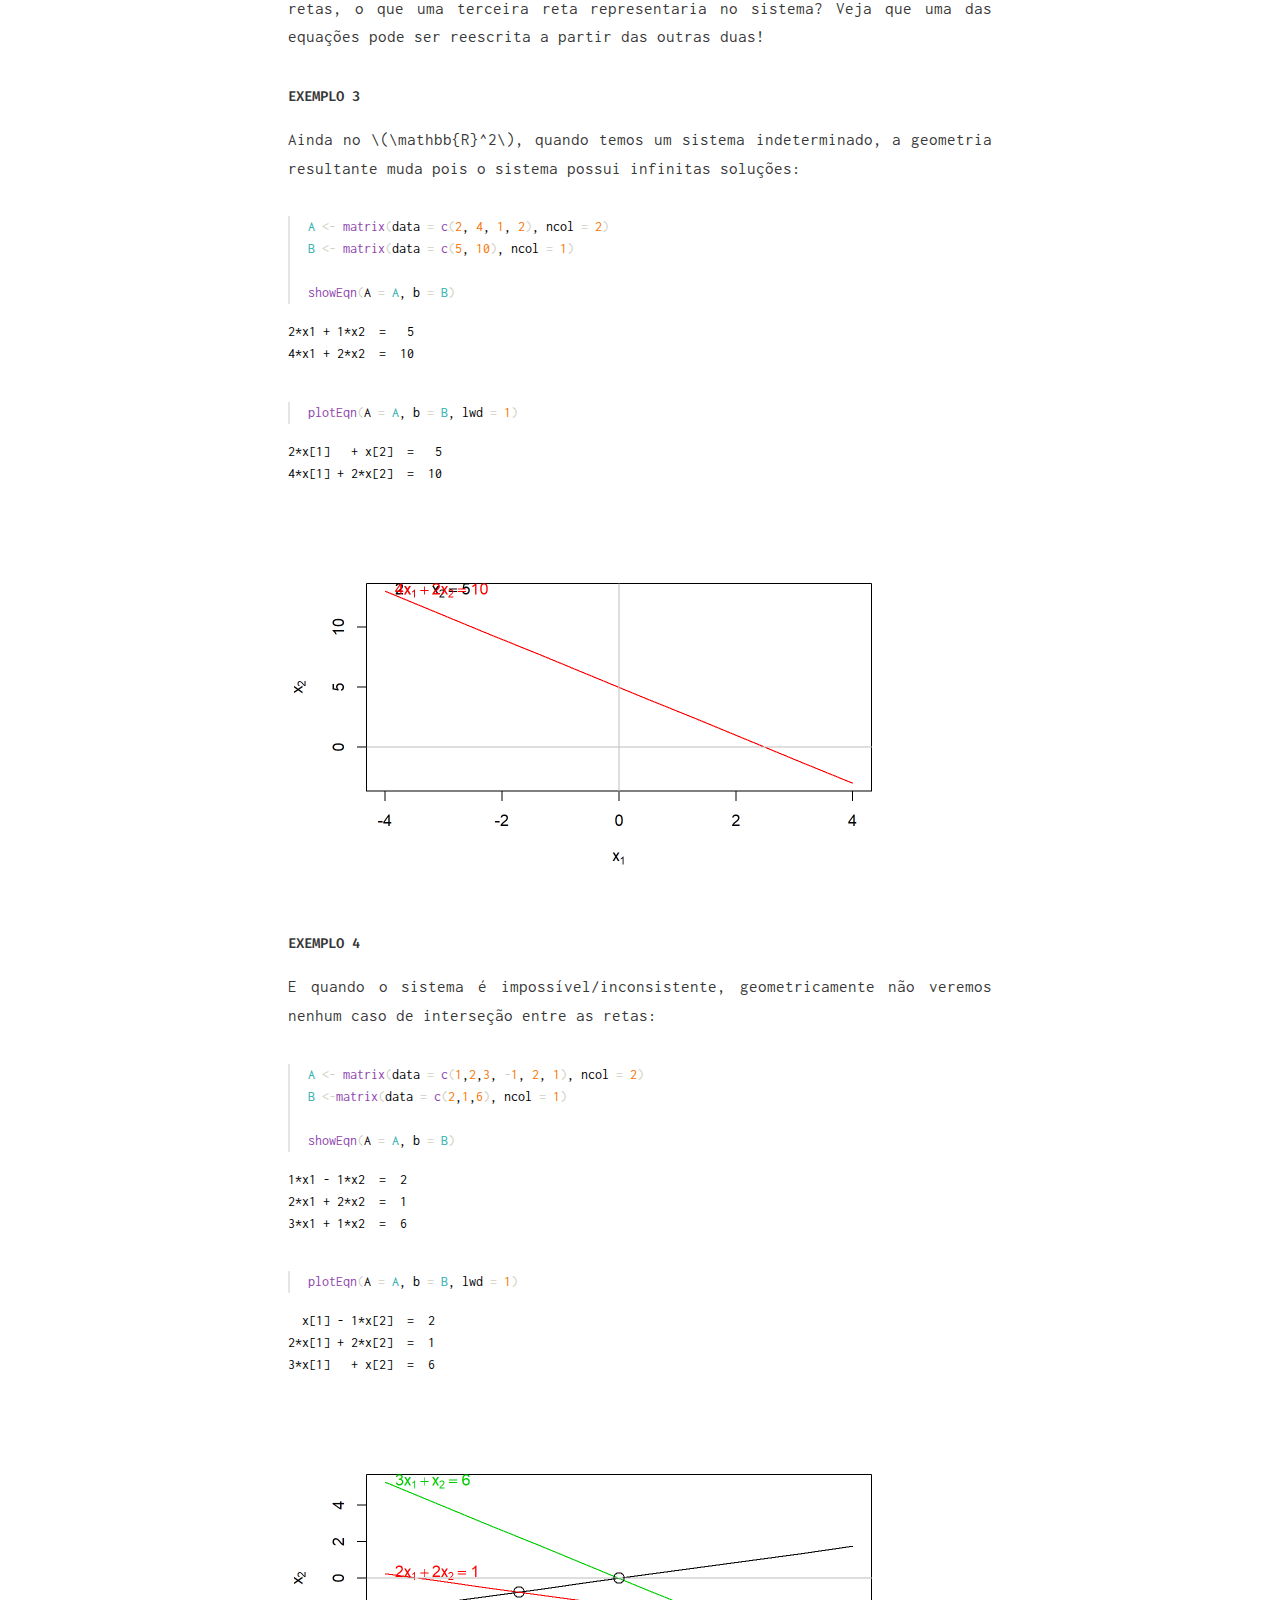
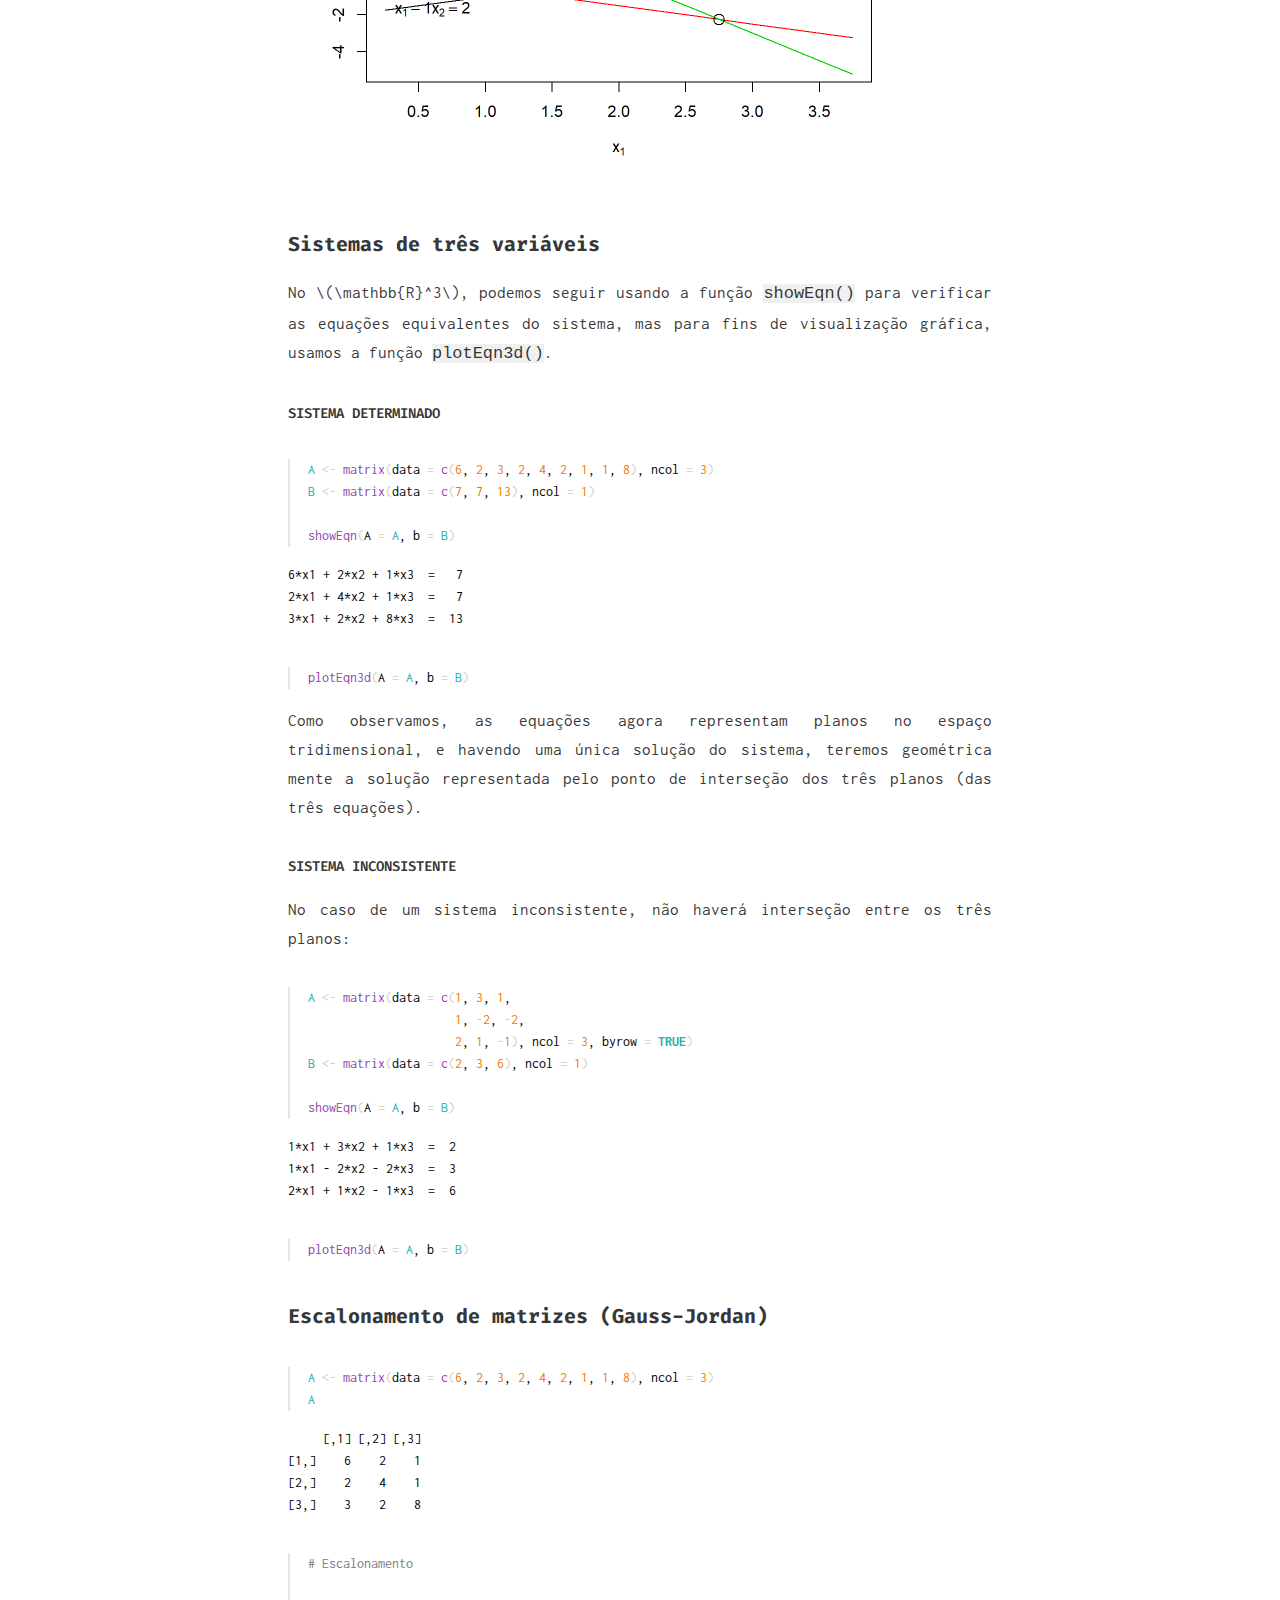
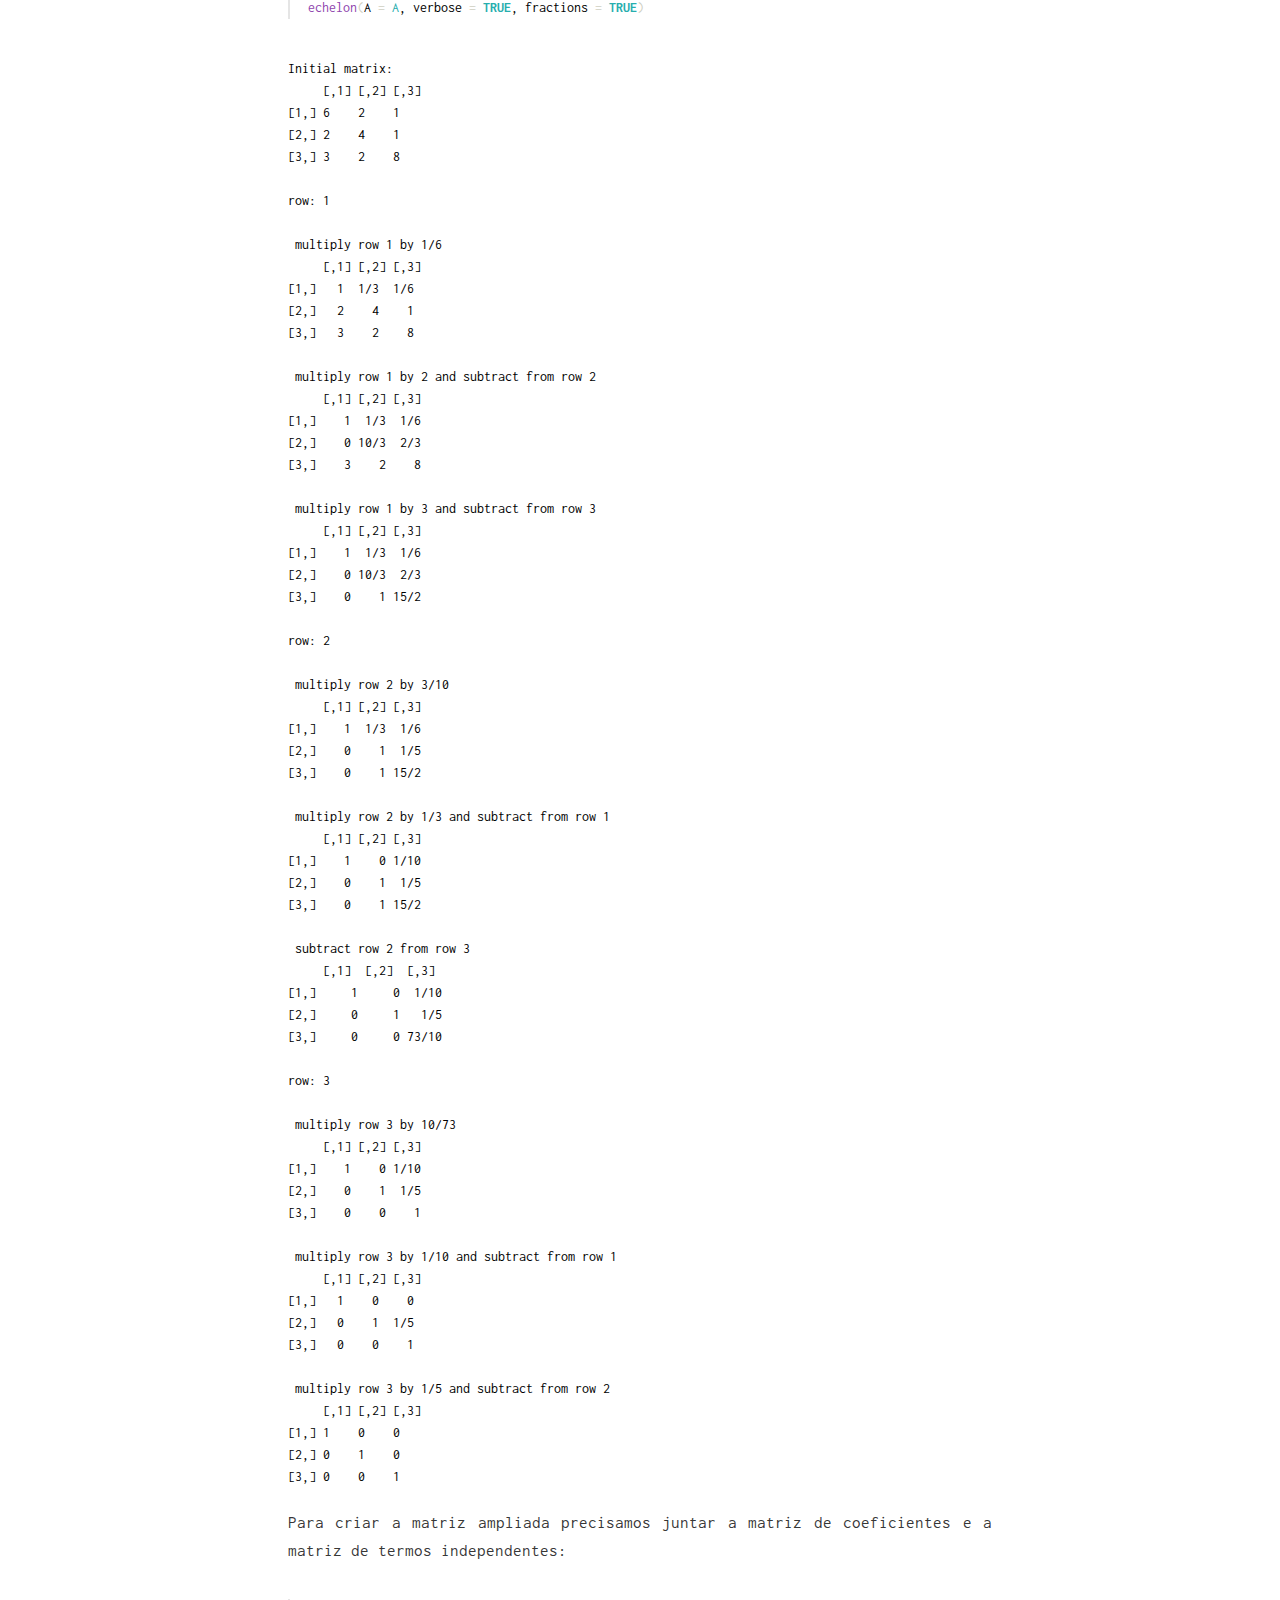
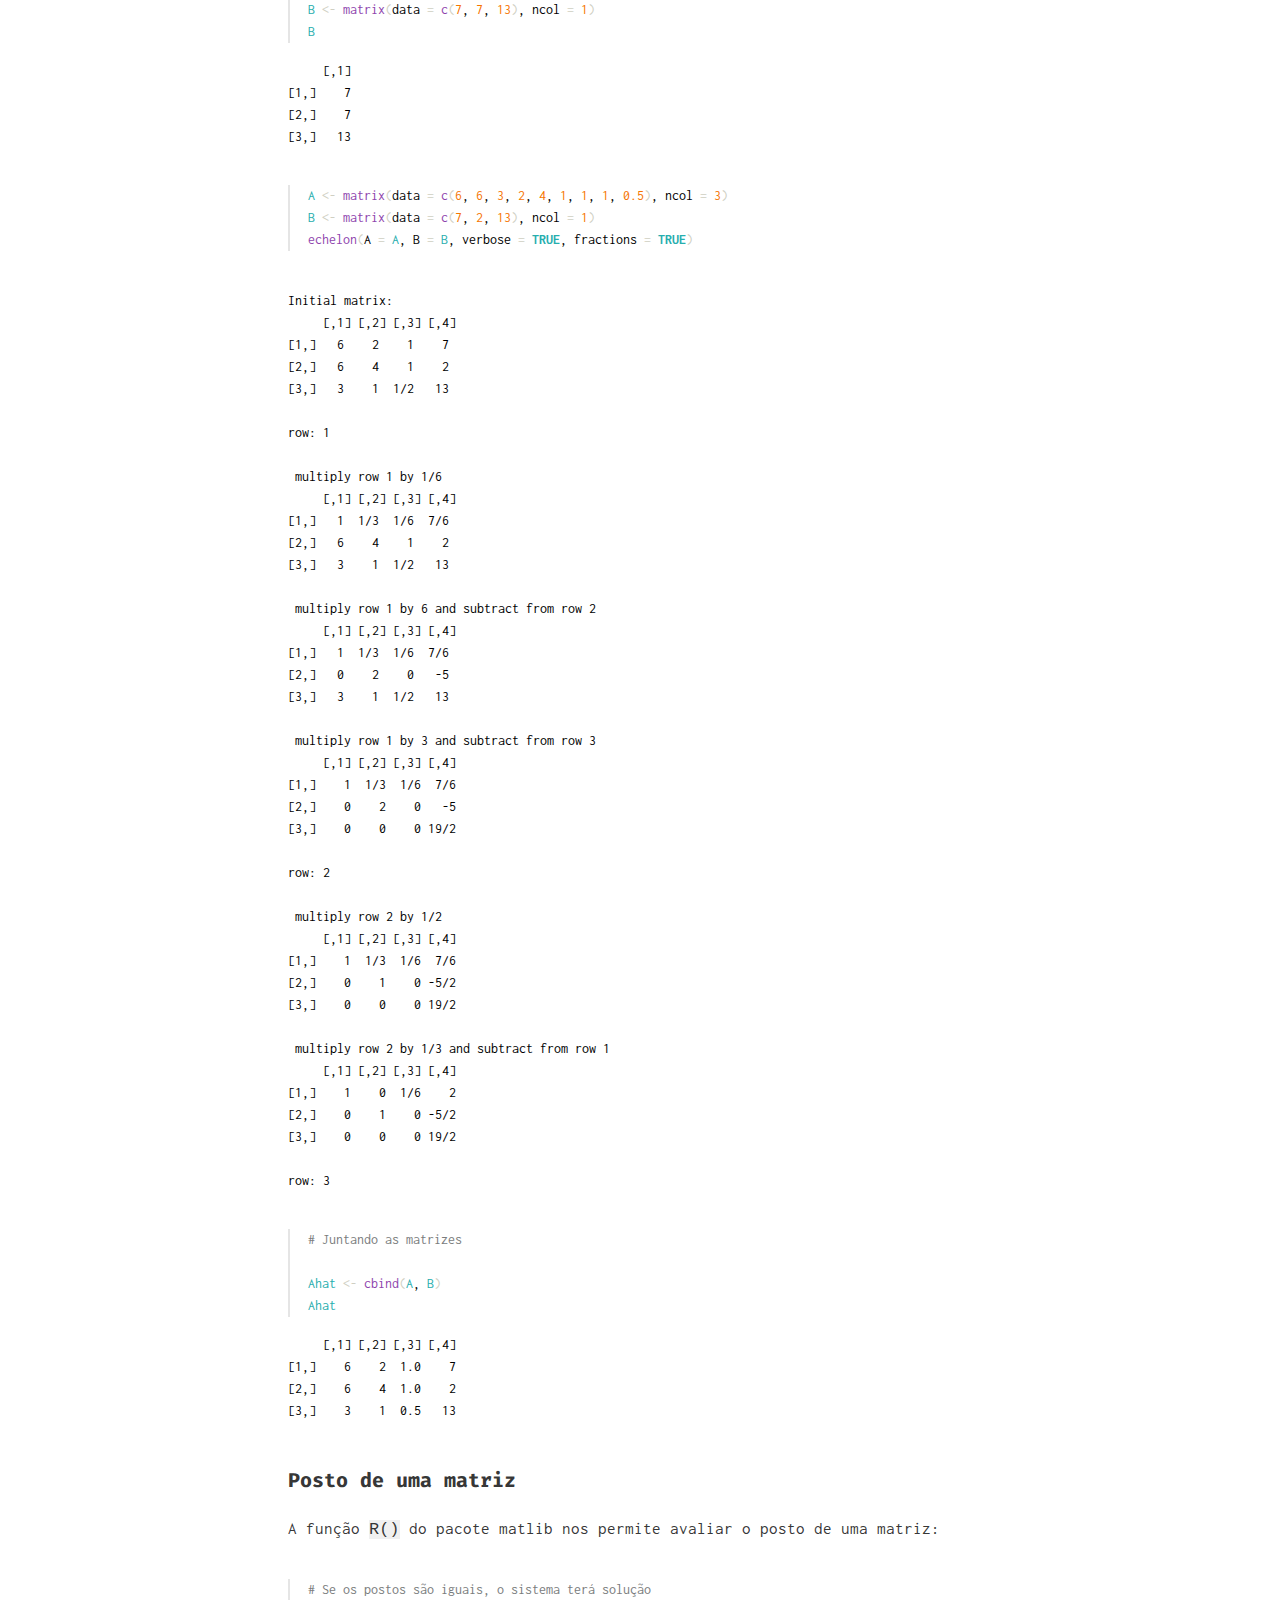
==== commit 7c3fb983: "diag fase" ====
--- a/docs/about.html
+++ b/docs/about.html
@@ -114,7 +114,7 @@
   <!--radix_placeholder_rmarkdown_metadata-->
 
   <script type="text/json" id="radix-rmarkdown-metadata">
-  {"type":"list","attributes":{"names":{"type":"character","attributes":{},"value":["title","description","author","date","output"]}},"value":[{"type":"character","attributes":{},"value":["Algebra Linear"]},{"type":"character","attributes":{},"value":["Essa aula estuda vetores, matrizes e sistemas lineares.\n"]},{"type":"list","attributes":{},"value":[{"type":"list","attributes":{"names":{"type":"character","attributes":{},"value":["name","affiliation","url"]}},"value":[{"type":"character","attributes":{},"value":["Rafael Peixoto"]},{"type":"character","attributes":{},"value":["Universidade Estadual de Campinas"]},{"type":"list","attributes":{"names":{"type":"character","attributes":{},"value":[]}},"value":[]}]}]},{"type":"character","attributes":{},"value":["03-26-2021"]},{"type":"list","attributes":{"names":{"type":"character","attributes":{},"value":["distill::distill_article"]}},"value":[{"type":"list","attributes":{"names":{"type":"character","attributes":{},"value":["self_contained","toc","highlight"]}},"value":[{"type":"logical","attributes":{},"value":[false]},{"type":"logical","attributes":{},"value":[true]},{"type":"character","attributes":{},"value":["breezedark"]}]}]}]}
+  {"type":"list","attributes":{"names":{"type":"character","attributes":{},"value":["title","description","author","date","output"]}},"value":[{"type":"character","attributes":{},"value":["Algebra Linear"]},{"type":"character","attributes":{},"value":["Essa aula estuda vetores, matrizes e sistemas lineares.\n"]},{"type":"list","attributes":{},"value":[{"type":"list","attributes":{"names":{"type":"character","attributes":{},"value":["name","affiliation"]}},"value":[{"type":"character","attributes":{},"value":["Rafael Peixoto"]},{"type":"character","attributes":{},"value":["Universidade Estadual de Campinas"]}]}]},{"type":"character","attributes":{},"value":["03-26-2021"]},{"type":"character","attributes":{},"value":["distill::distill_article"]}]}
   </script>
   <!--/radix_placeholder_rmarkdown_metadata-->
   <!--radix_placeholder_navigation_in_header-->
@@ -2038,6 +2038,340 @@
 
   </script>
 
+  <style type="text/css">
+  /* base variables */
+
+  /* Edit the CSS properties in this file to create a custom
+     Distill theme. Only edit values in the right column
+     for each row; values shown are the CSS defaults.
+     To return any property to the default,
+     you may set its value to: unset
+     All rows must end with a semi-colon.                      */
+
+  /* Optional: embed custom fonts here with `@import`          */
+  /* This must remain at the top of this file.                 */
+
+
+
+  html {
+    /*-- Main font sizes --*/
+    --title-size:      50px;
+    --body-size:       1.06rem;
+    --code-size:       14px;
+    --aside-size:      12px;
+    --fig-cap-size:    13px;
+    /*-- Main font colors --*/
+    --title-color:     #000000;
+    --header-color:    rgba(0, 0, 0, 0.8);
+    --body-color:      rgba(0, 0, 0, 0.8);
+    --aside-color:     rgba(0, 0, 0, 0.6);
+    --fig-cap-color:   rgba(0, 0, 0, 0.6);
+    /*-- Specify custom fonts ~~~ must be imported above   --*/
+    --heading-font:    sans-serif;
+    --mono-font:       monospace;
+    --body-font:       sans-serif;
+    --navbar-font:     sans-serif;  /* websites + blogs only */
+  }
+
+  /*-- ARTICLE METADATA --*/
+  d-byline {
+    --heading-size:    0.6rem;
+    --heading-color:   rgba(0, 0, 0, 0.5);
+    --body-size:       0.8rem;
+    --body-color:      rgba(0, 0, 0, 0.8);
+  }
+
+  /*-- ARTICLE TABLE OF CONTENTS --*/
+  .d-contents {
+    --heading-size:    18px;
+    --contents-size:   13px;
+  }
+
+  /*-- ARTICLE APPENDIX --*/
+  d-appendix {
+    --heading-size:    15px;
+    --heading-color:   rgba(0, 0, 0, 0.65);
+    --text-size:       0.8em;
+    --text-color:      rgba(0, 0, 0, 0.5);
+  }
+
+  /*-- WEBSITE HEADER + FOOTER --*/
+  /* These properties only apply to Distill sites and blogs  */
+
+  .distill-site-header {
+    --title-size:       18px;
+    --text-color:       rgba(255, 255, 255, 0.8);
+    --text-size:        15px;
+    --hover-color:      white;
+    --bkgd-color:       #0F2E3D;
+  }
+
+  .distill-site-footer {
+    --text-color:       rgba(255, 255, 255, 0.8);
+    --text-size:        15px;
+    --hover-color:      white;
+    --bkgd-color:       #0F2E3D;
+  }
+
+  /*-- Additional custom styles --*/
+  /* Add any additional CSS rules below                      */
+  </style>
+  <style type="text/css">
+  /* base variables */
+
+  /* Edit the CSS properties in this file to create a custom
+     Distill theme. Only edit values in the right column
+     for each row; values shown are the CSS defaults.
+     To return any property to the default,
+     you may set its value to: unset
+     All rows must end with a semi-colon.                      */
+
+  /* Optional: embed custom fonts here with `@import`          */
+  /* This must remain at the top of this file.                 */
+  @import url('https://fonts.googleapis.com/css2?family=Fira+Code');
+  @import url('https://fonts.googleapis.com/css2?family=Inconsolata&display=swap');
+
+
+  html {
+    /*-- Main font sizes --*/
+    --title-size:      50px;
+    --body-size:       1.06rem;
+    --code-size:       14px;
+    --aside-size:      12px;
+    --fig-cap-size:    13px;
+    /*-- Main font colors --*/
+    --title-color:     #000000;
+    --header-color:    rgba(0, 0, 0, 0.8);
+    --body-color:      rgba(0, 0, 0, 0.8);
+    --aside-color:     rgba(0, 0, 0, 0.6);
+    --fig-cap-color:   rgba(0, 0, 0, 0.6);
+    /*-- Specify custom fonts ~~~ must be imported above   --*/
+    --heading-font:    "Fira Code", sans-serif;
+    --mono-font:       "Inconsolata", monospace;
+    --body-font:       "Inconsolata", sans-serif;
+    --navbar-font:     "Fira Code", sans-serif;  /* websites + blogs only */
+  }
+
+  /*-- ARTICLE METADATA --*/
+  d-byline {
+    --heading-size:    0.6rem;
+    --heading-color:   rgba(0, 0, 0, 0.5);
+    --body-size:       0.8rem;
+    --body-color:      rgba(0, 0, 0, 0.8);
+  }
+
+  /*-- ARTICLE TABLE OF CONTENTS --*/
+  .d-contents {
+    --heading-size:    18px;
+    --contents-size:   13px;
+  }
+
+  /*-- ARTICLE APPENDIX --*/
+  d-appendix {
+    --heading-size:    15px;
+    --heading-color:   rgba(0, 0, 0, 0.65);
+    --text-size:       0.8em;
+    --text-color:      rgba(0, 0, 0, 0.5);
+  }
+
+  /*-- WEBSITE HEADER + FOOTER --*/
+  /* These properties only apply to Distill sites and blogs  */
+
+  .distill-site-header {
+    --title-size:       18px;
+    --text-color:       rgba(255, 255, 255, 0.8);
+    --text-size:        15px;
+    --hover-color:      white;
+    --bkgd-color:       #0F2E3D;
+  }
+
+  .distill-site-footer {
+    --text-color:       rgba(255, 255, 255, 0.8);
+    --text-size:        15px;
+    --hover-color:      white;
+    --bkgd-color:       #0F2E3D;
+  }
+
+  /*-- Additional custom styles --*/
+  /* Add any additional CSS rules below                      */
+
+  d-article p {
+    text-align: justify;
+    font-size: 16px;
+  }
+
+  d-article p code {
+    background: rgba(236, 236, 236, 0.8);
+  }
+  d-article div.sourceCode {
+    overflow: auto !important;
+  }
+
+  p a:hover  {
+    font-weight: bold;
+  }
+
+  .name:hover {
+    font-weight: normal;
+  }
+
+  .affiliation:hover {
+    font-weight: normal;
+  }</style>
+  <style type="text/css">
+  /* base style */
+
+  /* FONT FAMILIES */
+
+  :root {
+    --heading-default: -apple-system, BlinkMacSystemFont, "Segoe UI", Roboto, Oxygen, Ubuntu, Cantarell, "Fira Sans", "Droid Sans", "Helvetica Neue", Arial, sans-serif;
+    --mono-default: Consolas, Monaco, 'Andale Mono', 'Ubuntu Mono', monospace;
+    --body-default: -apple-system, BlinkMacSystemFont, "Segoe UI", Roboto, Oxygen, Ubuntu, Cantarell, "Fira Sans", "Droid Sans", "Helvetica Neue", Arial, sans-serif;
+  }
+
+  body,
+  .posts-list .post-preview p,
+  .posts-list .description p {
+    font-family: var(--body-font), var(--body-default);
+  }
+
+  h1, h2, h3, h4, h5, h6,
+  .posts-list .post-preview h2,
+  .posts-list .description h2 {
+    font-family: var(--heading-font), var(--heading-default);
+  }
+
+  d-article div.sourceCode code,
+  d-article pre code {
+    font-family: var(--mono-font), var(--mono-default);
+  }
+
+
+  /*-- TITLE --*/
+  d-title h1,
+  .posts-list > h1 {
+    color: var(--title-color, black);
+  }
+
+  d-title h1 {
+    font-size: var(--title-size, 50px);
+  }
+
+  /*-- HEADERS --*/
+  d-article h1,
+  d-article h2,
+  d-article h3,
+  d-article h4,
+  d-article h5,
+  d-article h6 {
+    color: var(--header-color, rgba(0, 0, 0, 0.8));
+  }
+
+  /*-- BODY --*/
+  d-article > p,  /* only text inside of <p> tags */
+  d-article > ul, /* lists */
+  d-article > ol {
+    color: var(--body-color, rgba(0, 0, 0, 0.8));
+    font-size: var(--body-size, 1.06rem);
+  }
+
+
+  /*-- CODE --*/
+  d-article div.sourceCode code,
+  d-article pre code {
+    font-size: var(--code-size, 14px);
+  }
+
+  /*-- ASIDE --*/
+  d-article aside {
+    font-size: var(--aside-size, 12px);
+    color: var(--aside-color, rgba(0, 0, 0, 0.6));
+  }
+
+  /*-- FIGURE CAPTIONS --*/
+  figure .caption,
+  figure figcaption,
+  .figure .caption {
+    font-size: var(--fig-cap-size, 13px);
+    color: var(--fig-cap-color, rgba(0, 0, 0, 0.6));
+  }
+
+  /*-- METADATA --*/
+  d-byline h3 {
+    font-size: var(--heading-size, 0.6rem);
+    color: var(--heading-color, rgba(0, 0, 0, 0.5));
+  }
+
+  d-byline {
+    font-size: var(--body-size, 0.8rem);
+    color: var(--body-color, rgba(0, 0, 0, 0.8));
+  }
+
+  d-byline a,
+  d-article d-byline a {
+    color: var(--body-color, rgba(0, 0, 0, 0.8));
+  }
+
+  /*-- TABLE OF CONTENTS --*/
+  .d-contents nav h3 {
+    font-size: var(--heading-size, 18px);
+  }
+
+  .d-contents nav a {
+    font-size: var(--contents-size, 13px);
+  }
+
+  /*-- APPENDIX --*/
+  d-appendix h3 {
+    font-size: var(--heading-size, 15px);
+    color: var(--heading-color, rgba(0, 0, 0, 0.65));
+  }
+
+  d-appendix {
+    font-size: var(--text-size, 0.8em);
+    color: var(--text-color, rgba(0, 0, 0, 0.5));
+  }
+
+  d-appendix d-footnote-list a.footnote-backlink {
+    color: var(--text-color, rgba(0, 0, 0, 0.5));
+  }
+
+  /*-- WEBSITE HEADER + FOOTER --*/
+  .distill-site-header .title {
+    font-size: var(--title-size, 18px);
+    font-family: var(--navbar-font), var(--heading-default);
+  }
+
+  .distill-site-header a,
+  .nav-dropdown .nav-dropbtn {
+    font-family: var(--navbar-font), var(--heading-default);
+  }
+
+  .nav-dropdown .nav-dropbtn {
+    color: var(--text-color, rgba(255, 255, 255, 0.8));
+    font-size: var(--text-size, 15px);
+  }
+
+  .distill-site-header a:hover,
+  .nav-dropdown:hover .nav-dropbtn {
+    color: var(--hover-color, white);
+  }
+
+  .distill-site-header {
+    font-size: var(--text-size, 15px);
+    color: var(--text-color, rgba(255, 255, 255, 0.8));
+    background-color: var(--bkgd-color, #0F2E3D);
+  }
+
+  .distill-site-footer {
+    font-size: var(--text-size, 15px);
+    color: var(--text-color, rgba(255, 255, 255, 0.8));
+    background-color: var(--bkgd-color, #0F2E3D);
+  }
+
+  .distill-site-footer a:hover {
+    color: var(--hover-color, white);
+  }</style>
   <!--/radix_placeholder_distill-->
   <script src="site_libs/header-attrs-2.7/header-attrs.js"></script>
   <script src="site_libs/popper-2.6.0/popper.min.js"></script>
@@ -2059,7 +2393,7 @@
 <!--radix_placeholder_front_matter-->
 
 <script id="distill-front-matter" type="text/json">
-{"title":"Algebra Linear","description":"Essa aula estuda vetores, matrizes e sistemas lineares.","authors":[{"author":"Rafael Peixoto","authorURL":{},"affiliation":"Universidade Estadual de Campinas","affiliationURL":"#","orcidID":""}],"publishedDate":"2021-03-26T00:00:00.000-03:00","citationText":"Peixoto, 2021"}
+{"title":"Algebra Linear","description":"Essa aula estuda vetores, matrizes e sistemas lineares.","authors":[{"author":"Rafael Peixoto","authorURL":"#","affiliation":"Universidade Estadual de Campinas","affiliationURL":"#","orcidID":""}],"publishedDate":"2021-03-26T00:00:00.000-03:00","citationText":"Peixoto, 2021"}
 </script>
 
 <!--/radix_placeholder_front_matter-->
@@ -2089,6 +2423,7 @@
 <a href="ordemsup.html">Ordem Superior</a>
 <a href="sist1.html">Sistema Ordem 1</a>
 <a href="diferencial.html">Eq. Diferencial</a>
+<a href="retfase.html">Retrato de Fase</a>
 </div>
 </div>
 <a href="javascript:void(0);" class="nav-toggle">&#9776;</a>
@@ -2097,6 +2432,68 @@
 </header>
 <!--/radix_placeholder_navigation_before_body-->
 <!--radix_placeholder_site_before_body-->
+<!-- Fonte para a Seta -->
+<link rel="stylesheet" href="https://maxcdn.bootstrapcdn.com/font-awesome/4.5.0/css/font-awesome.min.css">
+
+<!-- Back to top button -->
+<a id="button"></a>
+
+<!-- JavaScript -->
+<script>
+let btn = $('#button');
+$(window).scroll(() => {
+  if ($(window).scrollTop() > 300) {
+    btn.addClass('show');
+  } else {
+    btn.removeClass('show');
+  }
+});
+btn.on('click', (e) => {
+  e.preventDefault();
+  $('html, body').animate({scrollTop:0}, '300');
+});
+</script>
+
+<!-- CSS -->
+<style>
+d-article {
+  contain: none;
+}
+#button {
+  display: inline-block;
+  background-color: #e8eeeb;
+  width: 40px;
+  height: 30px;
+  text-align: center;
+  border-radius: 8px;
+  position: fixed;
+  bottom: 30px;
+  right: 30px;
+  transition: background-color .3s, 
+    opacity .5s, visibility .5s;
+  opacity: 0;
+  visibility: hidden;
+  z-index: 1000;
+}
+#button::after {
+  content: "\f077";
+  font-family: FontAwesome;
+  font-size: 2em;
+  line-height: 30px;
+  color: #fff;
+}
+#button:hover {
+  cursor: pointer;
+  background-color: #333;
+}
+#button:active {
+  background-color: #555;
+}
+#button.show {
+  opacity: 0.9;
+  visibility: visible;
+}  
+</style>
 <!--/radix_placeholder_site_before_body-->
 
 <div class="d-title">
@@ -2107,7 +2504,7 @@
 </div>
 
 <div class="d-byline">
-  Rafael Peixoto true (Universidade Estadual de Campinas)
+  Rafael Peixoto  (Universidade Estadual de Campinas)
   
 <br/>03-26-2021
 </div>
@@ -2150,22 +2547,6 @@
 </ul>
 </nav>
 </div>
-<div class="layout-chunk" data-layout="l-body">
-<style type="text/css">
-d-article p {
-  text-align: justify;
-  font-size: 16px;
-}
-
-d-article p code {
-  background: rgba(236, 236, 236, 0.8);
-}
-
-d-article div.sourceCode {
-  overflow: auto !important;
-}
-</style>
-</div>
 <h2 id="vetores">Vetores</h2>
 <p>A função <code>c()</code> cria vetores no R</p>
 <h3 id="operações-com-vetores">Operações com Vetores</h3>
@@ -2571,7 +2952,7 @@
 </div>
 <pre><code>2*x[1]   + x[2]  =  5 
   x[1] - 1*x[2]  =  6 </code></pre>
-<p><img src="about_files/figure-html5/unnamed-chunk-31-1.png" width="624" /></p>
+<p><img src="about_files/figure-html5/unnamed-chunk-30-1.png" width="624" /></p>
 </div>
 <p>Como se observa, pela interseção das duas retas, se entende que o sistema possui uma única solução. Ou seja, é um sistema possível e determinado.</p>
 <h4 id="exemplo-2">Exemplo 2</h4>
@@ -2594,7 +2975,7 @@
 <pre><code>  x[1] - 1*x[2]  =  2 
 2*x[1] + 2*x[2]  =  1 
 3*x[1]   + x[2]  =  3 </code></pre>
-<p><img src="about_files/figure-html5/unnamed-chunk-32-1.png" width="624" /></p>
+<p><img src="about_files/figure-html5/unnamed-chunk-31-1.png" width="624" /></p>
 </div>
 <p>Se para definir um ponto no espaço bidimensional precisamos de apenas duas retas, o que uma terceira reta representaria no sistema? Veja que uma das equações pode ser reescrita a partir das outras duas!</p>
 <h4 id="exemplo-3">Exemplo 3</h4>
@@ -2615,7 +2996,7 @@
 </div>
 <pre><code>2*x[1]   + x[2]  =   5 
 4*x[1] + 2*x[2]  =  10 </code></pre>
-<p><img src="about_files/figure-html5/unnamed-chunk-33-1.png" width="624" /></p>
+<p><img src="about_files/figure-html5/unnamed-chunk-32-1.png" width="624" /></p>
 </div>
 <h4 id="exemplo-4">Exemplo 4</h4>
 <p>E quando o sistema é impossível/inconsistente, geometricamente não veremos nenhum caso de interseção entre as retas:</p>
@@ -2637,7 +3018,7 @@
 <pre><code>  x[1] - 1*x[2]  =  2 
 2*x[1] + 2*x[2]  =  1 
 3*x[1]   + x[2]  =  6 </code></pre>
-<p><img src="about_files/figure-html5/unnamed-chunk-34-1.png" width="624" /></p>
+<p><img src="about_files/figure-html5/unnamed-chunk-33-1.png" width="624" /></p>
 </div>
 <h3 id="sistemas-de-três-variáveis">Sistemas de três variáveis</h3>
 <p>No <span class="math inline">\(\mathbb{R}^3\)</span>, podemos seguir usando a função <code>showEqn()</code> para verificar as equações equivalentes do sistema, mas para fins de visualização gráfica, usamos a função <code>plotEqn3d()</code>.</p>
